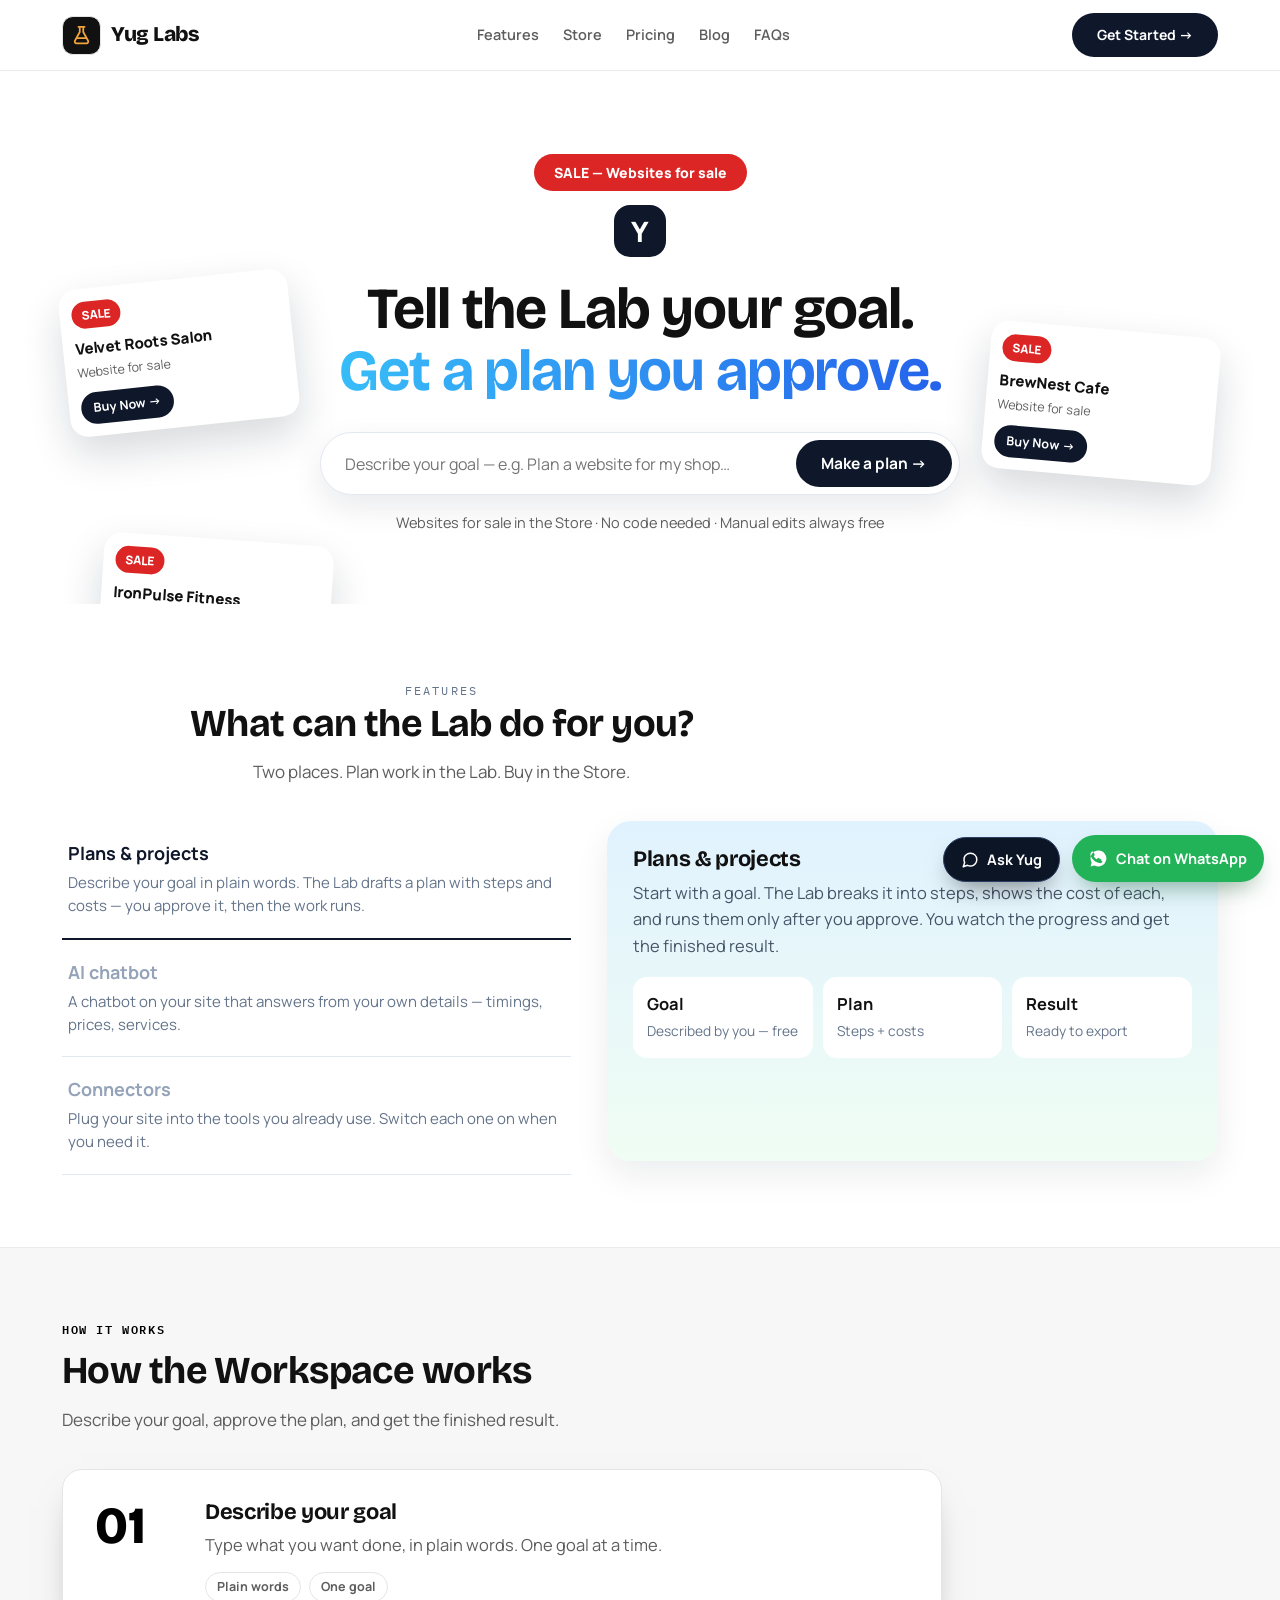
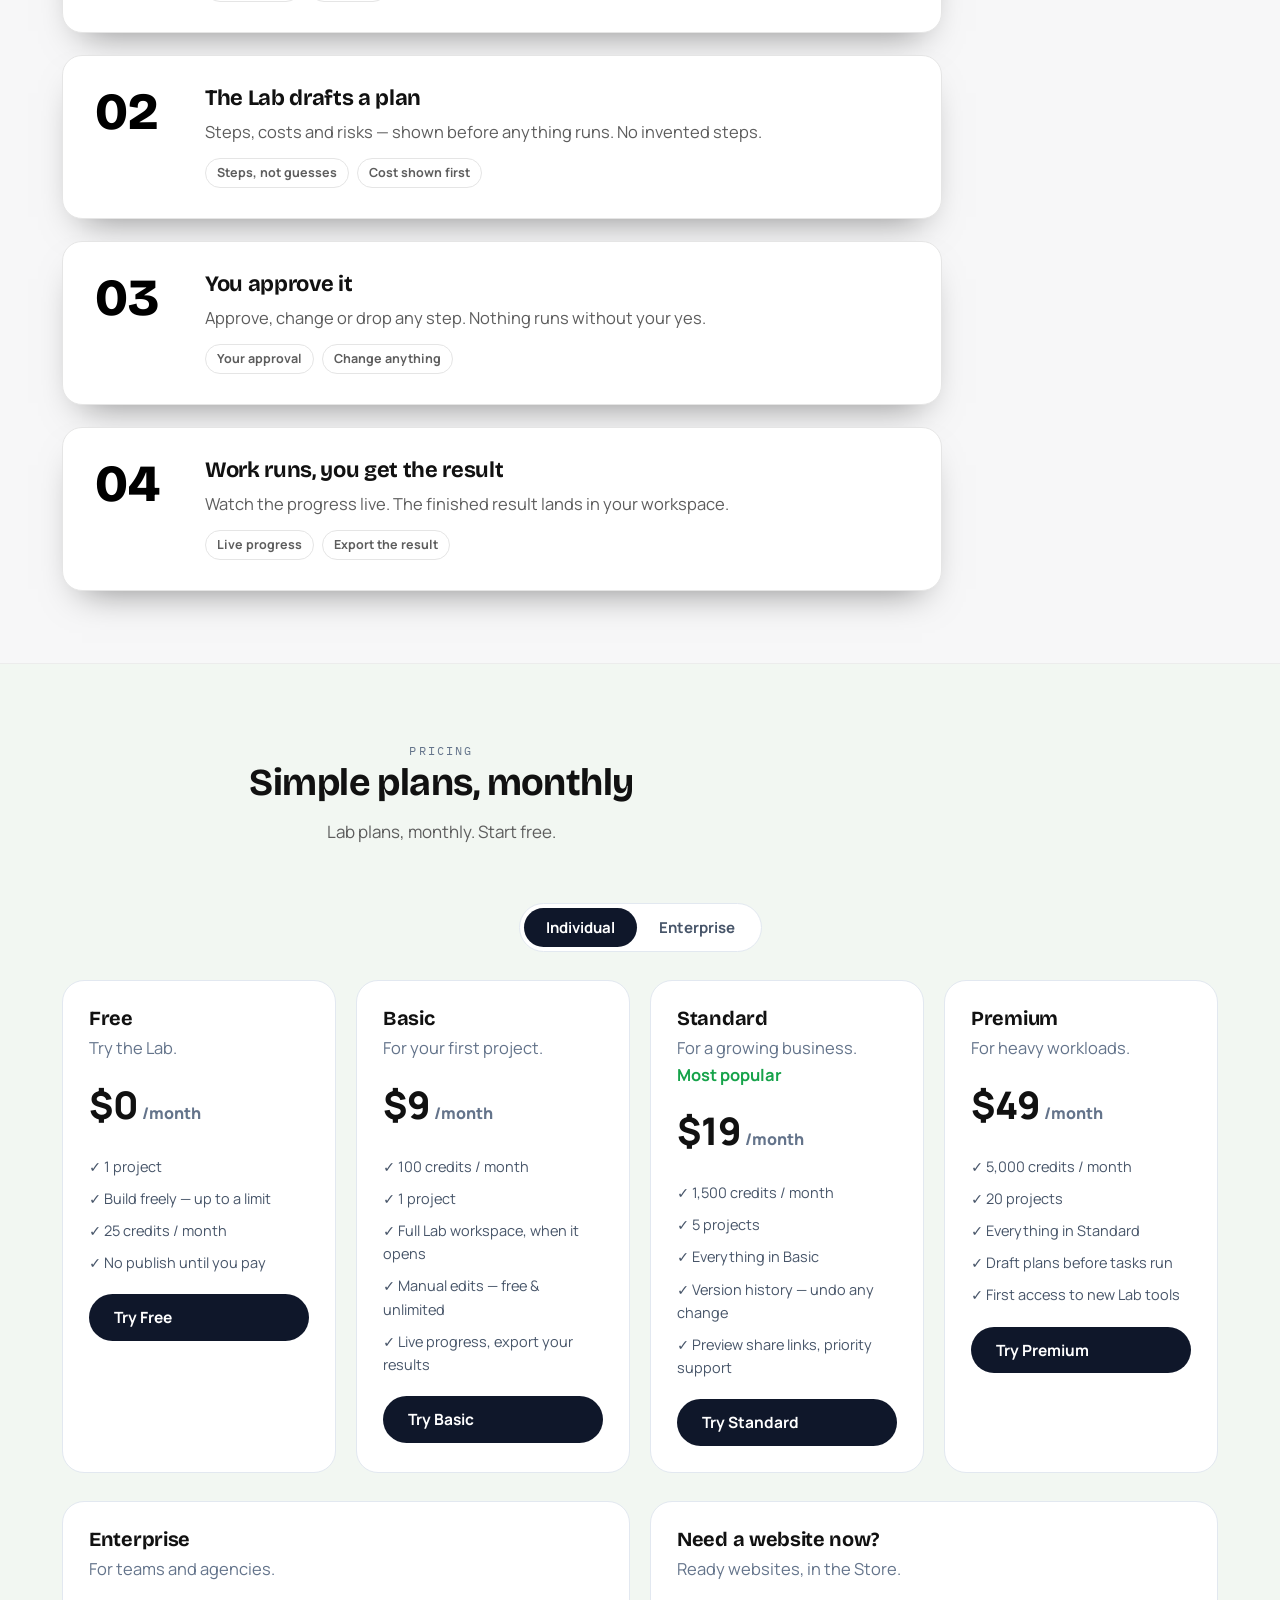
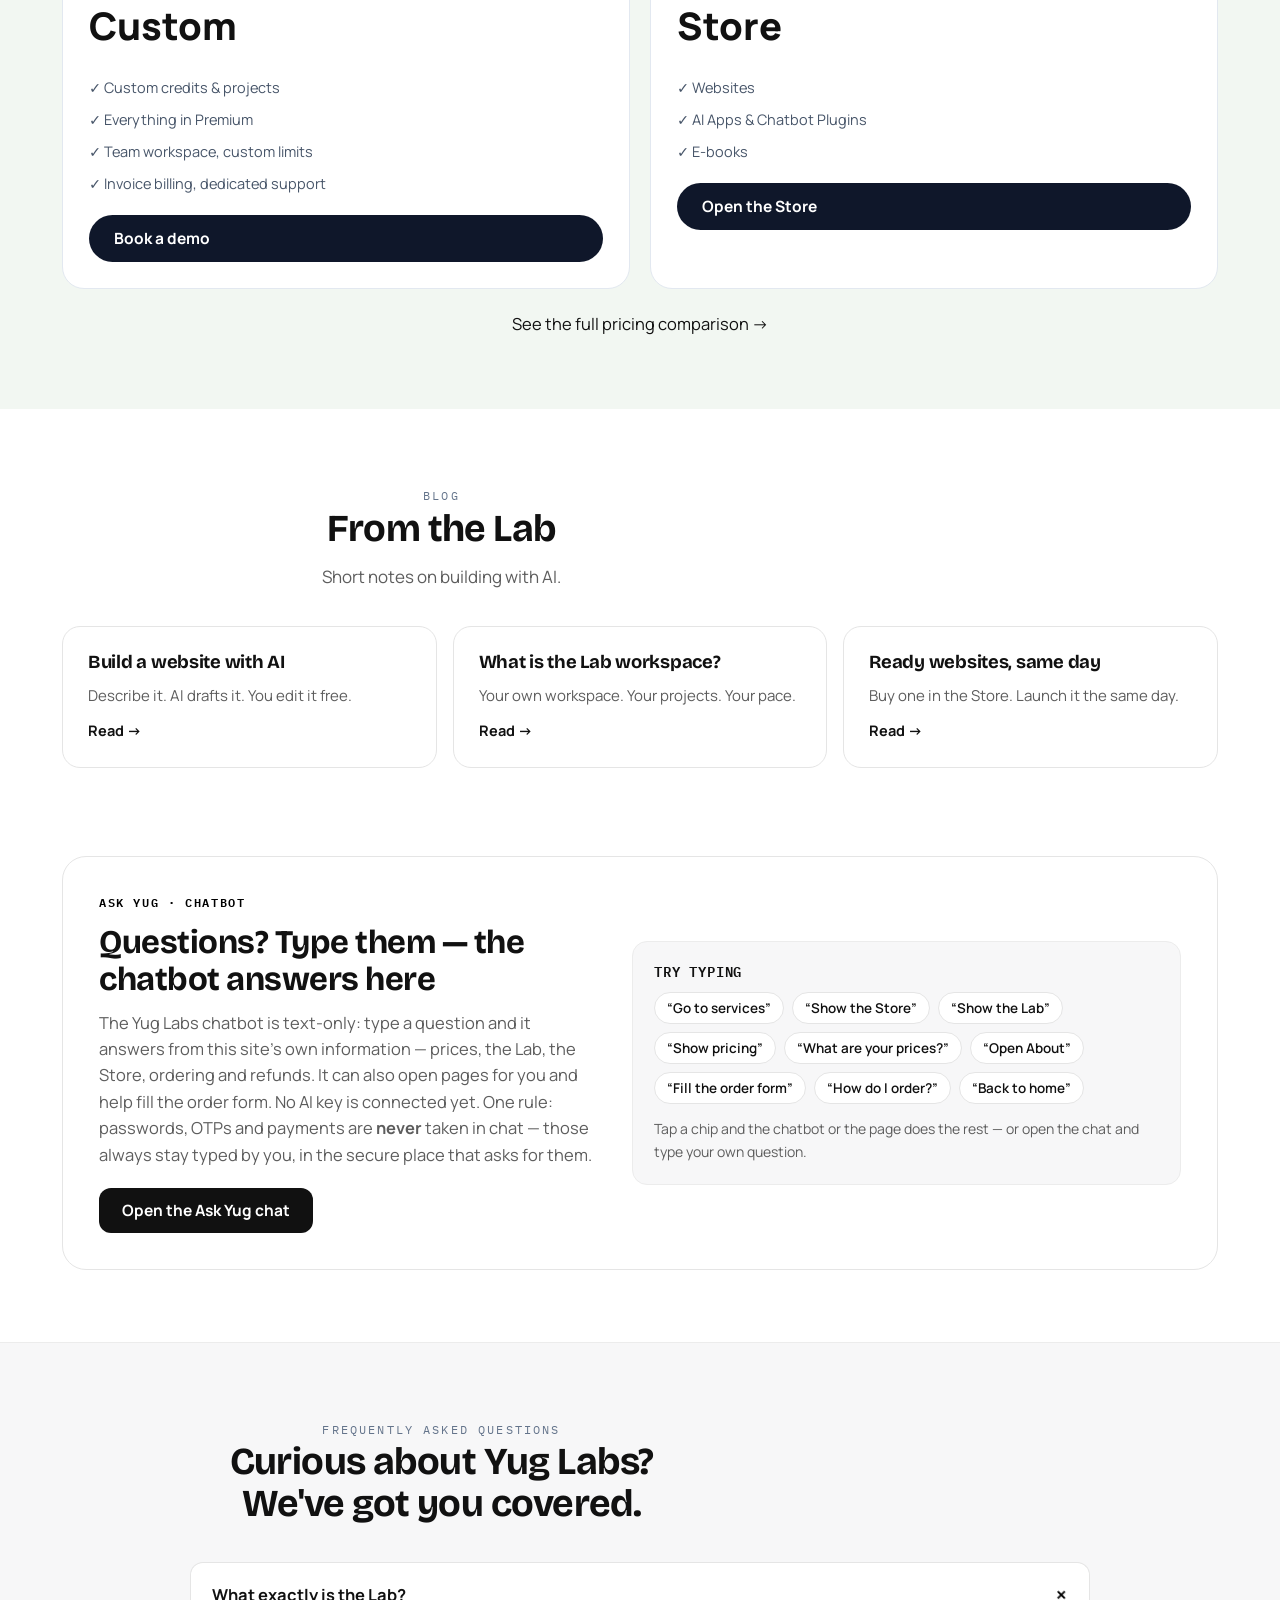
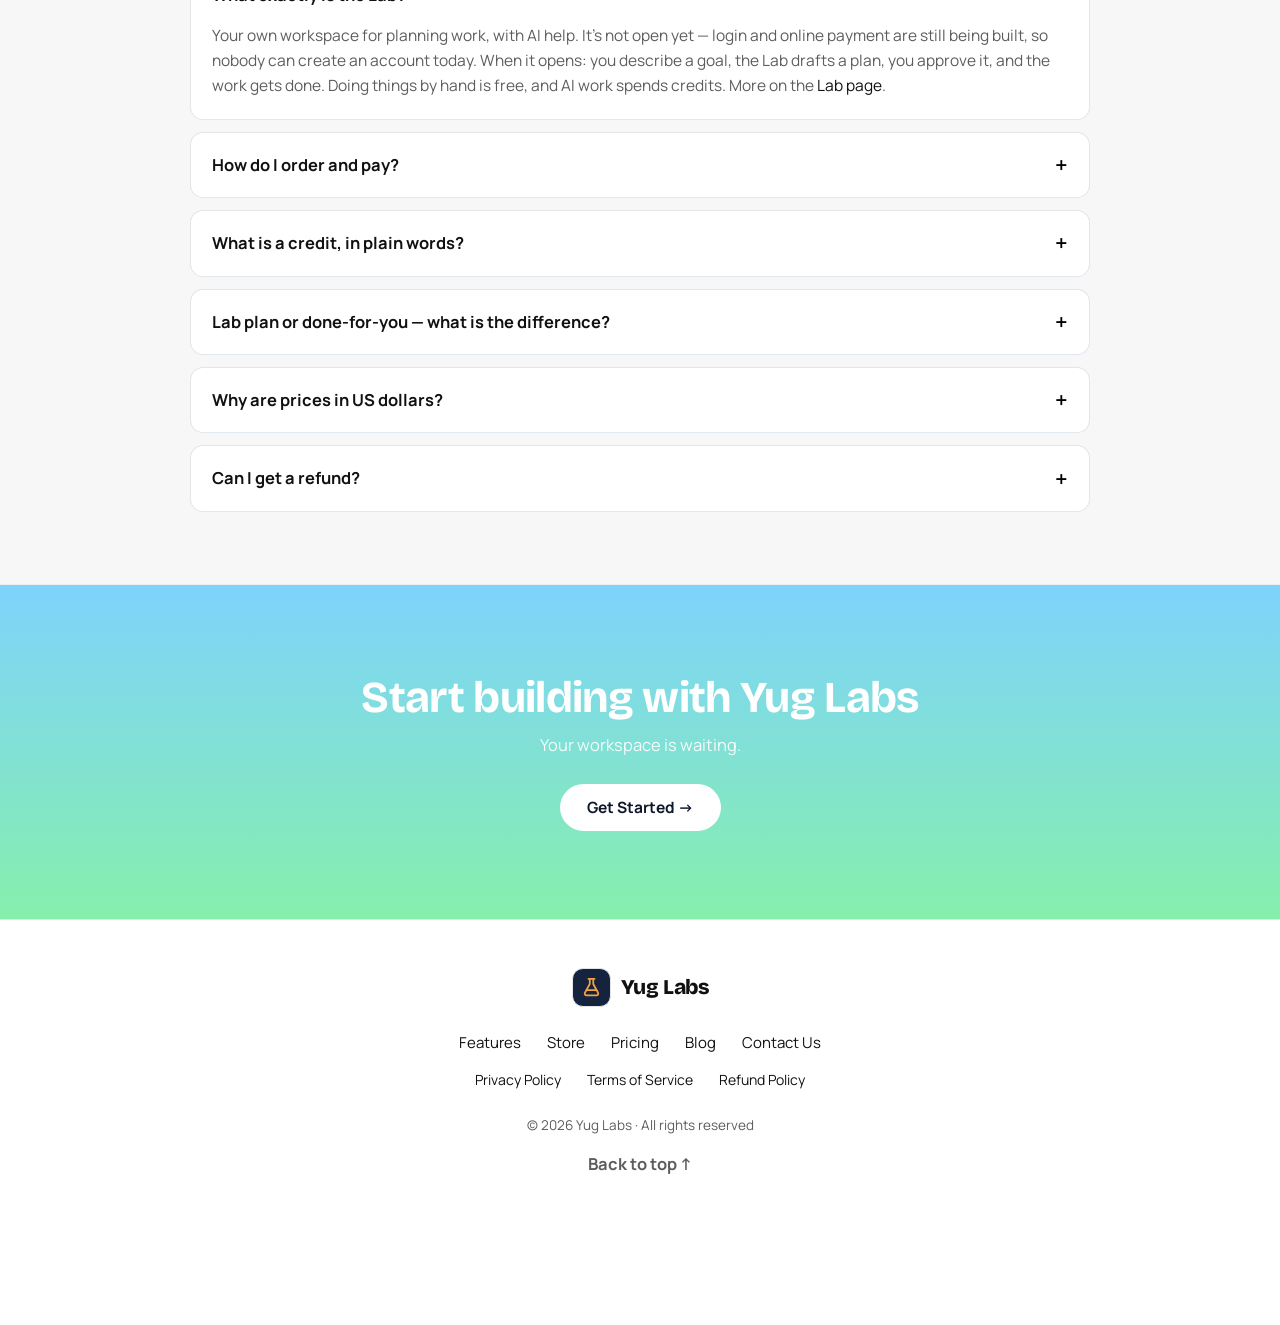
==== index.html @ bef4b7e4 "Lab planner-first + light theme + new prices (Free $0 / Basic $9 / Standard $19 / Premium $49)" ====
<!doctype html>
<html lang="en">
  <head>
    <meta charset="utf-8" />
    <meta name="viewport" content="width=device-width, initial-scale=1, viewport-fit=cover" />
    <meta name="color-scheme" content="light" />
    <meta name="description" content="Yug Labs — your own Lab workspace for planning work with AI help, plus ready websites, apps and chatbots built for you. Order by WhatsApp enquiry. Founded by Suman Chhetri, Guwahati, Assam, India." />
    <meta name="theme-color" content="#ffffff" media="(prefers-color-scheme: dark)" />
    <meta name="theme-color" content="#ffffff" media="(prefers-color-scheme: light)" />
    <link rel="icon" href="data:," />
    <title>Yug Labs — Lab Workspace, AI &amp; Store</title>
    <link rel="preconnect" href="https://fonts.googleapis.com" />
    <link rel="preconnect" href="https://fonts.gstatic.com" crossorigin />
    <link href="https://fonts.googleapis.com/css2?family=Bricolage+Grotesque:opsz,wght@12..96,500;12..96,600;12..96,700;12..96,800&family=Manrope:wght@400;500;600;700;800&family=IBM+Plex+Mono:wght@500;600&display=swap" rel="stylesheet" />
    <style>
      :root{
        --bg:#ffffff; --bg2:#f7f7f8; --surface:#ffffff; --surface2:#f7f7f8;
        --ink:#111111; --muted:#5d5d5d; --faint:#8a8a8a;
        --line:#e5e5e5; --line-soft:#ececec;
        --gold:#111111; --gold-strong:#000000; --gold-soft:#f0f0f0;
        --teal:#111111; --teal-deep:#111111; --teal-soft:#f0f0f0;
        --navy:#111111; --wa:#22b358; --danger:#dc2626;
        --radius:18px; --shadow:0 24px 50px -22px rgba(0,0,0,.18);
        --glow:0 0 0 1px rgba(0,0,0,.14), 0 22px 44px -20px rgba(0,0,0,.16);
      }
      @media (prefers-color-scheme: dark){
        :root{
          --bg:#ffffff; --bg2:#f7f7f8; --surface:#ffffff; --surface2:#f7f7f8;
          --ink:#111111; --muted:#5d5d5d; --faint:#8a8a8a;
          --line:#e5e5e5; --line-soft:#ececec;
          --gold:#111111; --gold-strong:#000000; --gold-soft:#f0f0f0;
          --teal:#111111; --teal-deep:#111111; --teal-soft:#f0f0f0;
          --navy:#111111;
          --shadow:0 24px 50px -22px rgba(0,0,0,.18);
          --glow:0 0 0 1px rgba(0,0,0,.14), 0 22px 44px -20px rgba(0,0,0,.16);
        }
      }
      *{box-sizing:border-box}
      html{scroll-behavior:smooth}
      body{margin:0;background:var(--bg);color:var(--ink);font-family:"Manrope",system-ui,-apple-system,"Segoe UI",sans-serif;font-size:16.5px;line-height:1.6;padding-bottom:118px;overflow-x:hidden}
      h1,h2,h3{font-family:"Bricolage Grotesque",sans-serif;line-height:1.12;margin:0;letter-spacing:-.015em}
      p{margin:0}
      a{color:var(--teal)}
      .wrap{max-width:1200px;margin:0 auto;padding-left:22px;padding-right:22px}
      section{scroll-margin-top:96px}
      ::selection{background:var(--gold);color:#ffffff}
      .progress{position:fixed;top:0;left:0;height:3px;width:0%;background:var(--gold);z-index:120}
      /* header */
      .site-head{position:sticky;top:0;z-index:100;background:color-mix(in srgb, var(--bg) 78%, transparent);backdrop-filter:blur(16px) saturate(1.4);-webkit-backdrop-filter:blur(16px) saturate(1.4);border-bottom:1px solid var(--line-soft)}
      .head-in{display:flex;align-items:center;gap:14px;height:70px;flex-wrap:nowrap}
      .brand{display:flex;align-items:center;gap:10px;text-decoration:none;color:var(--ink)}
      .brand-mark{width:39px;height:39px;border-radius:11px;background:var(--navy);border:1px solid var(--line);display:grid;place-items:center;flex:none}
      @media (prefers-color-scheme: dark){ .brand-mark{background:#111111} }
      .brand-name{font-family:"Bricolage Grotesque",sans-serif;font-weight:800;font-size:21px;letter-spacing:-.02em;white-space:nowrap}
      .main-nav{display:flex;gap:2px;margin-left:auto}
      .main-nav a{color:var(--muted);text-decoration:none;font-weight:600;font-size:14.5px;padding:8px 11px;border-radius:9px;transition:color .2s,background .2s;white-space:nowrap;cursor:pointer}
      .main-nav a:hover,.main-nav a.active{color:var(--ink);background:var(--surface2)}
      .head-actions{display:flex;align-items:center;gap:9px;margin-left:4px;flex:none}
      .btn{display:inline-flex;align-items:center;gap:8px;font-family:"Manrope",sans-serif;font-weight:700;font-size:15.5px;padding:12px 22px;border-radius:12px;border:1px solid transparent;cursor:pointer;text-decoration:none;line-height:1.2;text-align:center;transition:transform .25s ease, box-shadow .25s ease, background .2s, border-color .2s;position:relative;overflow:hidden}
      .btn-gold{background:var(--gold);color:#ffffff}
      .btn-gold:hover{transform:translateY(-2px);box-shadow:0 14px 28px -12px rgba(0,0,0,.25)}
      .btn-gold::after{content:"";position:absolute;top:0;left:-70%;width:45%;height:100%;background:linear-gradient(100deg,transparent,rgba(255,255,255,.45),transparent);transform:skewX(-20deg);transition:left .55s ease}
      .btn-gold:hover::after{left:120%}
      .btn-ghost{background:transparent;color:var(--ink);border-color:var(--line)}
      .btn-ghost:hover{border-color:var(--teal);color:var(--teal);transform:translateY(-2px)}
      .btn-teal{background:var(--teal-deep);color:#fff}
      .btn-teal:hover{transform:translateY(-2px);filter:brightness(1.12)}
      .btn-wa{background:var(--wa);color:#fff}
      .btn-wa:hover{filter:brightness(1.07);transform:translateY(-2px)}
      .btn-sm{padding:9px 16px;font-size:14px;border-radius:10px}
      .soon-pill{display:inline-block;vertical-align:middle;font-family:"IBM Plex Mono",monospace;font-size:9.5px;font-weight:600;letter-spacing:.07em;text-transform:uppercase;background:var(--gold);color:#ffffff;border-radius:999px;padding:2px 7px;margin-left:6px;white-space:nowrap}
      .soon-banner{display:flex;gap:14px;align-items:flex-start;background:var(--gold-soft);border:1px solid color-mix(in srgb, var(--gold) 42%, transparent);border-radius:16px;padding:20px 22px}
      .soon-banner svg{flex:none;margin-top:2px;color:var(--gold-strong)}
      .soon-banner p{font-size:15.5px;color:var(--muted)} .soon-banner p b{color:var(--ink)}
      a:focus-visible,button:focus-visible,input:focus-visible,select:focus-visible,textarea:focus-visible,summary:focus-visible{outline:2px solid var(--gold);outline-offset:2px;border-radius:6px}
      @keyframes pulse{0%,100%{transform:scale(1);opacity:1}50%{transform:scale(1.55);opacity:.5}}
      .burger{display:none;background:var(--surface);border:1px solid var(--line);border-radius:10px;width:42px;height:42px;cursor:pointer;place-items:center;color:var(--ink);flex:none}
      .mnav{display:none;border-top:1px solid var(--line-soft);padding:10px 22px 16px}
      .mnav.open{display:block}
      .mnav a{display:block;padding:10px 6px;color:var(--ink);text-decoration:none;font-weight:600;border-bottom:1px solid var(--line-soft);cursor:pointer}
      .mnav a:last-of-type{border-bottom:none}
      /* pages */
      .page{display:none}
      .page.active{display:block;animation:pageIn .45s cubic-bezier(.22,.8,.3,1)}
      @keyframes pageIn{from{opacity:0;transform:translateY(14px)}to{opacity:1;transform:none}}
      .rv{opacity:0;transform:translateY(26px);transition:opacity .7s ease,transform .7s cubic-bezier(.22,.8,.3,1)}
      .rv.in{opacity:1;transform:none}
      .rv-d1{transition-delay:.08s}.rv-d2{transition-delay:.16s}.rv-d3{transition-delay:.24s}
      /* hero */
      .hero{padding:64px 0 44px;position:relative;background:radial-gradient(720px 380px at 88% -60px, rgba(242,163,60,.13), transparent 65%),radial-gradient(640px 360px at -80px 30%, rgba(45,212,191,.08), transparent 65%)}
      @media (prefers-color-scheme: light){ .hero{background:radial-gradient(720px 380px at 88% -60px, rgba(201,122,18,.1), transparent 65%),radial-gradient(640px 360px at -80px 30%, rgba(13,122,106,.07), transparent 65%)} }
      .hero-grid{display:grid;grid-template-columns:1.02fr .98fr;gap:48px;align-items:center}
      .hero-eyebrow{display:inline-flex;align-items:center;gap:8px;font-family:"IBM Plex Mono",monospace;font-size:12px;font-weight:600;letter-spacing:.12em;text-transform:uppercase;color:var(--gold-strong);border:1px solid color-mix(in srgb, var(--gold) 40%, transparent);background:var(--gold-soft);padding:6px 13px;border-radius:999px;margin-bottom:22px}
      .hero h1{font-size:clamp(36px,4.8vw,58px);font-weight:800}
      .hero h1 .hl{color:var(--teal)} .hero h1 .hl2{color:var(--gold-strong)}
      .hero-sub{margin-top:20px;font-size:18.5px;color:var(--muted);max-width:33em}
      .hero-cta{display:flex;flex-wrap:wrap;gap:12px;margin-top:30px}
      .hero-points{display:flex;flex-wrap:wrap;gap:8px 22px;margin-top:28px;color:var(--muted);font-size:14.5px;font-weight:600}
      .hero-points span{display:inline-flex;align-items:center;gap:7px}
      .hero-points svg{color:var(--teal);flex:none}
      .dash{background:var(--surface);border:1px solid var(--line);border-radius:20px;box-shadow:var(--shadow);overflow:hidden;transition:transform .5s cubic-bezier(.22,.8,.3,1), box-shadow .5s;will-change:transform}
      .dash:hover{box-shadow:var(--glow)}
      .dash-bar{display:flex;align-items:center;gap:7px;padding:11px 15px;background:var(--surface2);border-bottom:1px solid var(--line-soft)}
      .dash-bar i{width:10px;height:10px;border-radius:50%;background:var(--line);display:block}
      .dash-url{margin-left:9px;font-family:"IBM Plex Mono",monospace;font-size:11.5px;color:var(--muted);background:var(--bg);border:1px solid var(--line-soft);border-radius:7px;padding:3px 11px;display:inline-flex;align-items:center;gap:6px}
      .dash-url b{color:var(--teal);font-weight:600}
      .dash-body{display:grid;grid-template-columns:128px 1fr;min-height:308px}
      .dash-side{border-right:1px solid var(--line-soft);padding:15px 12px;display:flex;flex-direction:column;gap:5px;background:color-mix(in srgb, var(--surface2) 55%, transparent)}
      .dash-side .ds-label{font-family:"IBM Plex Mono",monospace;font-size:9.5px;letter-spacing:.1em;text-transform:uppercase;color:var(--faint);margin:6px 4px 3px}
      .ds-item{font-size:12.5px;font-weight:600;color:var(--muted);padding:6px 9px;border-radius:8px;display:flex;align-items:center;gap:7px}
      .ds-item.on{background:var(--gold-soft);color:var(--gold-strong)}
      .ds-item .pip{width:6px;height:6px;border-radius:50%;background:currentColor;flex:none;opacity:.7}
      .dash-main{padding:17px 18px}
      .dash-main .dm-head{display:flex;align-items:center;justify-content:space-between;gap:10px;margin-bottom:13px}
      .dm-title{font-family:"Bricolage Grotesque",sans-serif;font-weight:700;font-size:16.5px}
      .illus-banner{display:flex;align-items:center;justify-content:center;gap:8px;background:var(--gold);color:#ffffff;font-family:"IBM Plex Mono",monospace;font-size:11.5px;font-weight:600;letter-spacing:.09em;text-transform:uppercase;text-align:center;padding:8px 12px;border-bottom:1px solid rgba(0,0,0,.18);line-height:1.45}
      .dm-preview{border:1px solid var(--line-soft);border-radius:12px;padding:13px 14px;background:var(--bg2)}
      .dm-preview .pv-title{font-family:"Bricolage Grotesque",sans-serif;font-weight:700;font-size:14.5px}
      .dm-preview .pv-sub{font-size:11.5px;color:var(--muted);margin-top:1px}
      .dm-preview .pv-btn{display:inline-block;margin-top:8px;font-size:10.5px;font-weight:700;background:var(--gold);color:#ffffff;padding:4px 11px;border-radius:999px}
      .dm-row{display:flex;gap:8px;margin-top:9px}
      .dm-tile{flex:1;border:1px solid var(--line-soft);border-radius:9px;padding:8px 9px;font-size:10.5px;font-weight:700;background:var(--surface)}
      .dm-tile small{display:block;font-weight:600;color:var(--faint);font-size:9.5px;margin-top:1px}
      .dm-credits{margin-top:13px;display:flex;align-items:center;gap:12px}
      .dm-credits .cr-num{font-family:"IBM Plex Mono",monospace;font-weight:600;font-size:13px;color:var(--gold-strong);white-space:nowrap}
      .cr-bar{flex:1;height:7px;border-radius:99px;background:var(--line-soft);overflow:hidden}
      .cr-bar i{display:block;height:100%;width:64%;border-radius:99px;background:var(--gold)}
      .dm-credits small{font-size:11px;color:var(--faint)}
      .hero-art{position:relative}
      .art-chip{position:absolute;display:flex;align-items:center;gap:9px;background:var(--surface);border:1px solid var(--line);border-radius:13px;box-shadow:var(--shadow);padding:10px 14px;font-size:13.5px;font-weight:700;z-index:2}
      .art-chip small{display:block;font-weight:600;color:var(--muted);font-size:11.5px}
      .chip-lab{left:-16px;bottom:30px}
      /* sections */
      .sec{padding:72px 0}
      .sec-alt{background:var(--bg2);border-top:1px solid var(--line-soft);border-bottom:1px solid var(--line-soft)}
      .sec-head{max-width:46em;margin-bottom:36px}
      .kicker{font-family:"IBM Plex Mono",monospace;font-size:11.5px;font-weight:600;letter-spacing:.14em;text-transform:uppercase;color:var(--gold-strong);display:block;margin-bottom:12px}
      .sec-head h2{font-size:clamp(27px,3.4vw,38px);font-weight:700}
      .sec-head p{margin-top:13px;color:var(--muted);font-size:17px}
      .lift{transition:transform .35s cubic-bezier(.22,.8,.3,1), box-shadow .35s, border-color .35s}
      .lift:hover{transform:translateY(-6px);border-color:color-mix(in srgb, var(--gold) 55%, var(--line));box-shadow:var(--shadow)}
      .paths{display:grid;grid-template-columns:1fr 1fr;gap:20px}
      .path-card{background:var(--surface);border:1px solid var(--line);border-radius:var(--radius);padding:30px;display:flex;flex-direction:column;gap:14px}
      .path-card.featured{border:2px solid var(--gold)}
      .path-tag{align-self:flex-start;font-family:"IBM Plex Mono",monospace;font-size:11.5px;font-weight:600;letter-spacing:.08em;text-transform:uppercase;padding:4px 11px;border-radius:999px}
      .tag-sub{background:var(--gold-soft);color:var(--gold-strong)}
      .tag-once{background:var(--teal-soft);color:var(--teal)}
      .path-card h3{font-size:23px}
      .path-card p{color:var(--muted)}
      .path-price{font-family:"Bricolage Grotesque",sans-serif;font-size:19px;font-weight:700}
      .path-price small{font-family:"Manrope",sans-serif;font-size:13.5px;color:var(--muted);font-weight:600}
      .tick-list{list-style:none;margin:0;padding:0;display:grid;gap:9px}
      .tick-list li{display:flex;gap:10px;align-items:flex-start;font-size:15.5px}
      .tick-list svg{color:var(--teal);flex:none;margin-top:3px}
      .path-card .btn{margin-top:auto;align-self:flex-start}
      .stack{display:grid;gap:22px;max-width:880px}
      .stack-card{background:var(--surface);border:1px solid var(--line);border-radius:20px;padding:30px 32px;display:grid;grid-template-columns:86px 1fr;gap:24px;align-items:start;box-shadow:0 18px 36px -20px rgba(0,0,0,.5)}
      .stack-card .st-num{font-family:"Bricolage Grotesque",sans-serif;font-size:52px;font-weight:800;line-height:1;color:var(--gold-strong)}
      .stack-card h3{font-size:22px;margin-bottom:8px}
      .stack-card p{color:var(--muted);max-width:38em}
      .stack-card .st-meta{margin-top:13px;display:flex;flex-wrap:wrap;gap:8px}
      .st-chip{font-size:12.5px;font-weight:700;border:1px solid var(--line);border-radius:999px;padding:4px 11px;color:var(--muted)}
      @media (min-width:861px){ .stack-card{position:sticky} .stack-card:nth-child(1){top:96px} .stack-card:nth-child(2){top:118px} .stack-card:nth-child(3){top:140px} .stack-card:nth-child(4){top:162px} }
      .svc-grid{display:grid;grid-template-columns:repeat(3,1fr);gap:16px}
      .svc{background:var(--surface);border:1px solid var(--line);border-radius:var(--radius);padding:25px;display:flex;flex-direction:column;gap:11px}
      .svc-icon{width:45px;height:45px;border-radius:12px;background:var(--teal-soft);color:var(--teal);display:grid;place-items:center}
      .svc h3{font-size:18.5px}
      .svc p{color:var(--muted);font-size:15px;flex:1}
      .svc-link{font-weight:700;font-size:14.5px;cursor:pointer}
      /* showcase */
      .show-row{display:grid;grid-template-columns:1fr 1fr;gap:44px;align-items:start;padding:38px 0;border-top:1px solid var(--line-soft)}
      .show-row:first-of-type{border-top:none;padding-top:6px}
      .show-text h3{font-size:clamp(22px,2.6vw,29px)}
      .show-text p{color:var(--muted);margin-top:13px;max-width:32em}
      .show-text .tick-list{margin-top:17px}
      .show-visual{position:relative}
      @media (min-width:861px){ .show-visual{position:sticky;top:104px} .show-row.flip .show-visual{order:2} .show-row.flip .show-text{order:1} }
      .browser{border:1px solid var(--line);border-radius:16px;overflow:hidden;background:var(--surface);box-shadow:var(--shadow)}
      .browser-bar{display:flex;align-items:center;gap:6px;background:var(--surface2);padding:9px 13px;border-bottom:1px solid var(--line-soft)}
      .browser-bar i{width:9px;height:9px;border-radius:50%;background:var(--line);display:block}
      .browser-url{margin-left:8px;font-family:"IBM Plex Mono",monospace;font-size:11px;color:var(--muted);background:var(--bg);border:1px solid var(--line-soft);border-radius:6px;padding:2px 9px;white-space:nowrap;overflow:hidden;text-overflow:ellipsis}
      .mock{padding:20px;position:relative;overflow:hidden;min-height:196px}
      .mock .m-title{font-family:"Bricolage Grotesque",sans-serif;font-weight:700;font-size:19px}
      .mock .m-sub{font-size:12.5px;margin-top:2px}
      .mock .m-btn{display:inline-block;margin-top:11px;font-size:11.5px;font-weight:700;padding:6px 13px;border-radius:999px}
      .mock .m-row{display:flex;gap:8px;margin-top:13px}
      .mock .m-tile{flex:1;border-radius:9px;padding:9px;font-size:10.5px;font-weight:700;line-height:1.4}
      .mock-salon{background:#faf1ea;color:#4a2c22} .mock-salon .m-sub{color:#8a6252} .mock-salon .m-btn{background:#b4593b;color:#fff} .mock-salon .m-tile{background:#fff;border:1px solid #ecd9cd}
      .mock-cafe{background:#f7ead9;color:#43302a} .mock-cafe .m-sub{color:#7d5f43} .mock-cafe .m-btn{background:#c97b2d;color:#fff} .mock-cafe .m-tile{background:#fff8ee;border:1px solid #e6cf9f}
      .mock-gym{background:#101418;color:#e8f0e9} .mock-gym .m-sub{color:#9fb3a4} .mock-gym .m-btn{background:#b7e04a;color:#131a05} .mock-gym .m-tile{background:#1b222a;border:1px solid #2c3641;color:#cfe3d2}
      /* pricing */
      .credit-box{display:flex;gap:14px;align-items:flex-start;background:var(--surface);border:1px solid var(--line);border-left:4px solid var(--gold);border-radius:14px;padding:18px 20px;margin-bottom:30px}
      .credit-box svg{flex:none;margin-top:2px;color:var(--gold-strong)}
      .credit-box p{font-size:15.5px;color:var(--muted)} .credit-box p b{color:var(--ink)}
      .tip{position:relative;border-bottom:2px dotted var(--gold);cursor:help;color:var(--ink);font-weight:700}
      .tip::after{content:attr(data-tip);position:absolute;left:50%;bottom:calc(100% + 10px);transform:translateX(-50%) translateY(4px);width:230px;background:var(--navy);color:#eef2f8;border:1px solid var(--line);border-radius:11px;padding:10px 12px;font-size:12.5px;font-weight:600;line-height:1.45;opacity:0;pointer-events:none;transition:opacity .2s,transform .2s;z-index:40;box-shadow:var(--shadow);text-align:left}
      @media (prefers-color-scheme: dark){ .tip::after{background:#111111} }
      .tip:hover::after,.tip:focus::after{opacity:1;transform:translateX(-50%) translateY(0)}
      .price-grid{display:grid;grid-template-columns:repeat(4,1fr);gap:16px;align-items:stretch}
      .price-grid.three{grid-template-columns:repeat(3,1fr)}
      .price-card{background:var(--surface);border:1px solid var(--line);border-radius:var(--radius);padding:26px 23px;display:flex;flex-direction:column;gap:12px;position:relative}
      .price-card.popular{border:2px solid var(--gold);box-shadow:var(--glow)}
      .pop-chip{position:absolute;top:-13px;left:20px;background:var(--gold);color:#ffffff;font-family:"IBM Plex Mono",monospace;font-size:10.5px;font-weight:600;letter-spacing:.06em;text-transform:uppercase;padding:4px 11px;border-radius:999px}
      .price-card h3{font-size:19px}
      .plan-for{font-size:13.5px;color:var(--faint);min-height:2.6em}
      .price-amt{font-family:"Bricolage Grotesque",sans-serif;font-size:37px;font-weight:800;letter-spacing:-.02em;line-height:1.05}
      .price-amt small{font-size:14.5px;font-weight:600;color:var(--muted);font-family:"Manrope",sans-serif}
      .price-amt.custom{font-size:29px;padding:5px 0}
      .plan-credits{display:flex;gap:8px;flex-wrap:wrap}
      .cr-pill{font-family:"IBM Plex Mono",monospace;font-size:11.5px;font-weight:600;background:var(--gold-soft);color:var(--gold-strong);border:1px solid color-mix(in srgb, var(--gold) 35%, transparent);padding:4px 10px;border-radius:999px}
      .cr-pill.alt{background:var(--teal-soft);color:var(--teal);border-color:color-mix(in srgb, var(--teal) 35%, transparent)}
      .price-card .tick-list li{font-size:14.5px}
      .price-card .btn{margin-top:auto;justify-content:center}
      .price-sub{font-size:13.5px;color:var(--faint)}
      .pay-strip{display:grid;grid-template-columns:repeat(3,1fr);gap:16px;margin-top:30px}
      .pay-card{background:var(--surface);border:1px solid var(--line);border-radius:var(--radius);padding:22px}
      .pay-card h3{font-size:17px;margin-bottom:7px}
      .pay-card p{color:var(--muted);font-size:14.5px}
      .pay-card .pay-tag{display:inline-block;font-family:"IBM Plex Mono",monospace;font-size:10.5px;font-weight:600;letter-spacing:.06em;text-transform:uppercase;padding:3px 9px;border-radius:999px;background:var(--teal-soft);color:var(--teal);margin-bottom:11px}
      .pay-card .pay-tag.soon{background:var(--gold-soft);color:var(--gold-strong)}
      .illus-badge{position:absolute;top:12px;right:12px;z-index:3;background:var(--gold);color:#ffffff;font-family:"IBM Plex Mono",monospace;font-size:11px;font-weight:600;letter-spacing:.14em;text-transform:uppercase;padding:4px 11px;border-radius:999px;border:1px solid rgba(0,0,0,.2);box-shadow:0 8px 16px -8px rgba(0,0,0,.45)}
      .cmp-wrap{margin-top:38px;border:1px solid var(--line);border-radius:16px;overflow:hidden;background:var(--surface)}
      .cmp-wrap h3{font-size:18px;padding:20px 22px 4px}
      .cmp-wrap .cmp-sub{padding:0 22px 14px;color:var(--muted);font-size:14px}
      table.cmp{width:100%;border-collapse:collapse;font-size:14.5px}
      table.cmp th,table.cmp td{padding:12px 16px;text-align:left;border-top:1px solid var(--line-soft);vertical-align:top}
      table.cmp thead th{border-top:none;background:var(--surface2);font-family:"Bricolage Grotesque",sans-serif;font-size:15.5px}
      table.cmp thead th.pop{color:var(--gold-strong)}
      table.cmp td:first-child,table.cmp th:first-child{font-weight:700;white-space:nowrap}
      table.cmp td{color:var(--muted)} table.cmp td b{color:var(--ink)}
      .cmp-scroll{overflow-x:auto}
      .wf-note{display:flex;gap:11px;align-items:flex-start;background:var(--teal-soft);border:1px solid color-mix(in srgb, var(--teal) 35%, transparent);border-radius:13px;padding:15px 18px;font-size:14.5px;color:var(--muted);margin-bottom:26px}
      .wf-note svg{flex:none;margin-top:2px;color:var(--teal)} .wf-note b{color:var(--ink)}
      /* chatbot strip */
      .chat-strip{background:var(--surface);border:1px solid var(--line);border-radius:24px;padding:36px;display:grid;grid-template-columns:.95fr 1.05fr;gap:36px;align-items:center}
      .chat-strip h2{font-size:clamp(24px,3vw,33px)}
      .chat-strip-sub{color:var(--muted);margin-top:12px}
      .chat-try{background:var(--bg2);border:1px solid var(--line-soft);border-radius:15px;padding:21px}
      .chat-try h3{font-size:14px;font-family:"IBM Plex Mono",monospace;font-weight:600;letter-spacing:.06em;text-transform:uppercase;margin-bottom:14px}
      .try-chips{display:flex;flex-wrap:wrap;gap:8px}
      .try-chip{background:var(--surface);border:1px solid var(--line);color:var(--ink);border-radius:999px;font-size:13.5px;font-weight:600;padding:6px 12px;cursor:pointer;transition:border-color .2s,color .2s;font-family:inherit}
      .try-chip:hover{border-color:var(--gold);color:var(--gold-strong)}
      .chat-try p{margin-top:14px;font-size:14px;color:var(--muted)}
      /* faq / forms / legal */
      .faq-list{display:grid;gap:12px;max-width:840px}
      details.faq{background:var(--surface);border:1px solid var(--line);border-radius:13px;padding:4px 21px;transition:border-color .25s}
      details.faq:hover{border-color:color-mix(in srgb, var(--gold) 45%, var(--line))}
      details.faq summary{cursor:pointer;font-weight:700;font-size:16.5px;padding:15px 0;list-style:none;display:flex;justify-content:space-between;align-items:center;gap:12px}
      details.faq summary::-webkit-details-marker{display:none}
      details.faq summary .pm{color:var(--gold-strong);font-size:22px;font-weight:600;line-height:1;transition:transform .25s}
      details.faq[open ] summary .pm{transform:rotate(45deg)}
      details.faq p{color:var(--muted);padding:0 0 17px;font-size:15.5px}
      .contact-grid{display:grid;grid-template-columns:.9fr 1.1fr;gap:20px;align-items:stretch}
      .contact-card{background:var(--surface);border:1px solid var(--line);border-radius:var(--radius);padding:27px}
      .contact-card h3{font-size:20px;margin-bottom:10px}
      .contact-card p{color:var(--muted);font-size:15px}
      .contact-card .btn{margin-top:16px}
      .detail-list{list-style:none;margin:16px 0 0;padding:0;display:grid;gap:12px}
      .detail-list li{display:flex;gap:12px;align-items:flex-start;font-size:15px}
      .detail-list svg{color:var(--gold-strong);flex:none;margin-top:3px}
      .detail-list b{display:block;font-size:13px;font-family:"IBM Plex Mono",monospace;letter-spacing:.06em;text-transform:uppercase;color:var(--faint);font-weight:600}
      .enquiry-form{display:grid;gap:12px;margin-top:6px}
      .enquiry-form label{font-size:13.5px;font-weight:700;display:grid;gap:6px}
      .enquiry-form input,.enquiry-form select,.enquiry-form textarea{font:inherit;font-size:15px;padding:11px 13px;border-radius:10px;border:1px solid var(--line);background:var(--bg);color:var(--ink);width:100%}
      .enquiry-form textarea{resize:vertical;min-height:74px}
      .form-row{display:flex;flex-wrap:wrap;gap:10px;align-items:center}
      .form-note{font-size:13px;color:var(--faint)}
      .order-out{display:none;margin-top:14px;background:var(--bg2);border:1px solid var(--line);border-radius:12px;padding:16px}
      .order-out.show{display:block}
      .order-out pre{white-space:pre-wrap;font-family:"IBM Plex Mono",monospace;font-size:13px;margin:0 0 12px;color:var(--ink)}
      .legal{max-width:820px}
      .legal h2{font-size:clamp(28px,3.6vw,40px);margin-bottom:10px}
      .legal .updated{color:var(--faint);font-size:14px;margin-bottom:30px}
      .legal h3{font-size:19px;margin:28px 0 9px}
      .legal p,.legal li{color:var(--muted);font-size:15.5px}
      .legal ul{margin:8px 0 0;padding-left:20px;display:grid;gap:6px}
      .page-hero{padding:56px 0 8px}
      .page-hero h1{font-size:clamp(32px,4.4vw,50px);font-weight:800;max-width:20em}
      .page-hero p{margin-top:16px;color:var(--muted);font-size:18px;max-width:38em}
      .about-grid{display:grid;grid-template-columns:.85fr 1.15fr;gap:24px;align-items:start}
      .founder-card{background:var(--surface);border:1px solid var(--line);border-radius:var(--radius);padding:28px}
      .founder-card .fc-role{font-family:"IBM Plex Mono",monospace;font-size:11.5px;font-weight:600;letter-spacing:.1em;text-transform:uppercase;color:var(--gold-strong)}
      .founder-card h3{font-size:24px;margin:8px 0 10px}
      .founder-card p{color:var(--muted);font-size:15px}
      footer.site-foot{background:#ffffff;color:#5d5d5d;border-top:1px solid #e5e5e5;box-shadow:none}
      .foot-grid{display:flex;flex-direction:column;align-items:center;text-align:center;gap:26px;padding:44px 0 26px}
      .foot-grid h3{color:#111111;font-size:13.5px;font-family:"IBM Plex Mono",monospace;font-weight:600;letter-spacing:.07em;text-transform:uppercase;margin-bottom:14px}
      .foot-grid ul{list-style:none;margin:0;padding:0;display:flex;flex-wrap:wrap;justify-content:center;gap:8px 22px;font-size:14.5px}
      .foot-grid a{color:#5d5d5d;text-decoration:none;cursor:pointer;transition:color .2s}
      .to-top{color:#5d5d5d;text-decoration:none;cursor:pointer;font-weight:700;margin-left:auto;transition:color .2s}
      .to-top:hover{color:var(--gold-strong)}
      .foot-grid a:hover{color:var(--gold-strong)}
      .foot-brand{text-align:center}.foot-brand p{font-size:14.5px;margin-top:12px;max-width:26em;color:#5d5d5d}
      .foot-bottom{border-top:1px solid #e5e5e5;padding:20px 0 28px;display:flex;flex-wrap:wrap;align-items:center;gap:8px 22px;font-size:13px;color:#5d5d5d}
      /* floating dock */
      .dock{position:fixed;right:16px;bottom:max(18px, env(safe-area-inset-bottom));z-index:105;display:flex;align-items:flex-end;gap:12px}
      .dock-wa{display:inline-flex;align-items:center;gap:8px;background:var(--wa);color:#fff;font-weight:700;font-size:14.5px;padding:12px 17px;border-radius:999px;box-shadow:0 12px 26px -10px rgba(20,90,45,.55);text-decoration:none;border:none;cursor:pointer;transition:transform .25s;font-family:inherit}
      .dock-wa:hover{transform:translateY(-2px)}
      .toast{position:fixed;left:50%;bottom:24px;transform:translateX(-50%) translateY(20px);background:#0c1526;color:#fff;font-size:14.5px;font-weight:600;border:1px solid #2b3d63;padding:11px 18px;border-radius:12px;z-index:210;opacity:0;pointer-events:none;transition:opacity .3s ease,transform .3s ease;max-width:calc(100vw - 32px);text-align:center}
      .toast.show{opacity:1;transform:translateX(-50%) translateY(0)}
      /* store badges */
      .store-flag{position:absolute;top:12px;right:12px;z-index:3;background:#b91c1c;color:#fff;font-family:"IBM Plex Mono",monospace;font-size:11px;font-weight:600;letter-spacing:.12em;text-transform:uppercase;padding:4px 11px;border-radius:999px;box-shadow:0 8px 16px -8px rgba(0,0,0,.45)}
      .store-note{display:flex;gap:11px;align-items:flex-start;background:var(--gold-soft);border:1px solid color-mix(in srgb, var(--gold) 40%, transparent);border-radius:13px;padding:15px 18px;font-size:14.5px;color:var(--muted);margin-bottom:8px}
      .store-note svg{flex:none;margin-top:2px;color:var(--gold-strong)} .store-note b{color:var(--ink)}
      /* assistant chat panel */
      .dock-chat{display:inline-flex;align-items:center;gap:8px;background:#0c1526;color:#fff;font-weight:700;font-size:14.5px;padding:12px 17px;border-radius:999px;box-shadow:0 12px 26px -10px rgba(0,0,0,.55);border:1px solid #2b3d63;cursor:pointer;font-family:inherit;transition:transform .25s,border-color .2s}
      .dock-chat:hover{transform:translateY(-2px);border-color:var(--gold)}
      .chat-panel{position:fixed;right:16px;bottom:106px;z-index:115;width:min(386px,calc(100vw - 24px));height:min(520px,88vh);height:min(520px,calc(100dvh - 160px));background:var(--surface);border:1px solid var(--line);border-radius:18px;box-shadow:var(--shadow);display:flex;flex-direction:column;overflow:hidden}
      .chat-panel[hidden]{display:none}
      .chat-head{display:flex;align-items:flex-start;gap:10px;padding:15px 16px 12px;border-bottom:1px solid var(--line-soft);background:var(--surface2)}
      .chat-head h3{font-size:16.5px}
      .chat-head p{font-size:12px;color:var(--muted);margin-top:2px;line-height:1.45}
      .chat-close{margin-left:auto;background:var(--bg);border:1px solid var(--line);color:var(--ink);width:29px;height:29px;border-radius:8px;cursor:pointer;font-size:16px;line-height:1;flex:none}
      .chat-log{flex:1;overflow-y:auto;padding:14px 14px 8px;display:flex;flex-direction:column;gap:9px}
      .msg{max-width:87%;padding:9px 12px;border-radius:13px;font-size:14.5px;line-height:1.55;overflow-wrap:anywhere}
      .msg.bot{background:var(--bg2);border:1px solid var(--line-soft);align-self:flex-start;border-bottom-left-radius:5px;color:var(--ink)}
      .msg.user{background:var(--gold);color:#ffffff;font-weight:600;align-self:flex-end;border-bottom-right-radius:5px}
      .chat-chips{display:flex;flex-wrap:wrap;gap:7px;padding:6px 14px 10px}
      .ask-chip{background:var(--bg);border:1px solid var(--line);color:var(--ink);border-radius:999px;font-size:12.5px;font-weight:600;padding:5px 11px;cursor:pointer;transition:border-color .2s}
      .ask-chip:hover{border-color:var(--gold);color:var(--gold-strong)}
      .chat-form{display:flex;gap:8px;padding:11px 12px;border-top:1px solid var(--line-soft);align-items:center;background:var(--surface)}
      .chat-form input{flex:1;font:inherit;font-size:14.5px;padding:10px 12px;border-radius:10px;border:1px solid var(--line);background:var(--bg);color:var(--ink);min-width:0}
      .chat-send{background:var(--gold);color:#ffffff;border:none;font-family:inherit;font-weight:700;font-size:14.5px;padding:11px 15px;border-radius:10px;cursor:pointer;flex:none}
      @media (max-width:1180px){ .main-nav a{padding:8px 8px;font-size:14px} }
      @media (max-width:1080px){ .price-grid{grid-template-columns:1fr 1fr} .price-grid.three{grid-template-columns:1fr 1fr} .price-card.popular{order:-1} .main-nav .soon-pill{display:none} }
      @media (max-width:1020px){ .hero-grid{grid-template-columns:1fr;gap:36px} .svc-grid,.pay-strip{grid-template-columns:1fr 1fr} .chat-strip{grid-template-columns:1fr} .foot-grid{grid-template-columns:1fr 1fr} .chip-lab{left:6px} .show-row{grid-template-columns:1fr;gap:24px} .about-grid{grid-template-columns:1fr} }
      @media (max-width:760px){
        .main-nav{display:none} .head-actions .btn{display:none} .burger{display:grid} .head-in{gap:9px} .brand-name{font-size:18px}
        .paths,.svc-grid,.pay-strip,.price-grid,.price-grid.three,.contact-grid{grid-template-columns:1fr}
        .hero{padding-top:40px} .sec{padding:52px 0} .chat-strip{padding:25px}
        .stack-card{grid-template-columns:1fr;gap:8px;padding:25px} .stack-card .st-num{font-size:38px}
        .dash-body{grid-template-columns:1fr} .dash-side{display:none}
        .dock-wa span.wa-text{display:none} .dock-wa{padding:12px 14px}
        .dock-chat span.chat-text{display:none} .dock-chat{padding:12px 14px}
        .chat-panel{right:12px;bottom:96px}
        .dock{right:10px;bottom:max(16px, env(safe-area-inset-bottom));max-width:calc(100vw - 20px)}
        .tip::after{width:190px;left:auto;right:-30px;transform:translateY(4px)} .tip:hover::after,.tip:focus::after{transform:translateY(0)}
        table.cmp td:first-child,table.cmp th:first-child{white-space:normal}
        .foot-brand{grid-column:1 / -1}
        .to-top{margin-left:0}
        .cmp-scroll{overflow-x:visible}
        table.cmp,table.cmp tbody,table.cmp tr,table.cmp td{display:block;width:100%}
        table.cmp thead{display:none}
        table.cmp tr{padding:10px 0 12px;border-top:1px solid var(--line-soft)}
        table.cmp td{display:flex;justify-content:space-between;align-items:baseline;gap:14px;border-top:none;padding:5px 16px;text-align:right}
        table.cmp td:first-child{display:block;text-align:left;font-size:15.5px;color:var(--ink);padding-top:2px;padding-bottom:3px}
        table.cmp td[data-label]::before{content:attr(data-label);font-weight:700;color:var(--faint);font-size:13px;text-align:left;flex:none}
      }
      @media (prefers-reduced-motion: reduce){ html{scroll-behavior:auto} .rv{opacity:1;transform:none;transition:none} .page.active{animation:none} .btn,.lift,.dash{transition:none} .btn-gold::after{display:none} }
    
    .store-hero{text-align:center}
    .store-hero h1{font-size:64px;letter-spacing:.08em}
    .store-grid{display:grid;grid-template-columns:repeat(4,1fr);gap:16px}
    .store-card{background:var(--surface);border:1px solid var(--line);border-radius:16px;padding:14px;display:flex;flex-direction:column;gap:10px}
    .store-card h3{font-size:18px;line-height:1.25}
    .store-card p{font-size:14px;color:var(--muted)}
    .store-thumb{height:180px;border-radius:12px;display:flex;align-items:center;justify-content:center;font-weight:700;font-size:15px;text-align:center;padding:10px}
    .th-salon{background:#2a2010;color:#f2a33c}
    .th-cafe{background:#2b1d12;color:#ffb84f}
    .th-gym{background:#101828;color:#eef2f8}
    .th-soon{background:#f0f0f0;color:#5d5d5d}
    .store-price{font-weight:700;font-size:14px}
    .store-btns{display:flex;gap:8px;margin-top:auto}
    .store-btns .btn{flex:1;min-height:42px;padding:0 10px;font-size:14px}
    .store-sec{margin-top:48px;text-align:center}
    .store-sec h2{text-align:center}
    .store-sec .store-grid{text-align:left}

    .store-details{margin-top:2px;font-size:14px;text-align:left}
    .store-details summary{cursor:pointer;font-weight:700;color:var(--gold-strong)}
    .store-details ul{margin:8px 0 0 18px;color:var(--muted)}
    @media(max-width:900px){.store-grid{grid-template-columns:repeat(2,1fr)} .store-hero h1{font-size:44px}}
    @media(max-width:520px){.store-grid{grid-template-columns:1fr}}
  
    /* Emergent-style structure: pill buttons, centred hero, tabs, pricing band */
    .btn-black{background:#0f172a;color:#fff;border-radius:999px;padding:13px 24px}
    .btn-black:hover{background:#1e293b}
    .btn-white{background:#fff;color:#0f172a;border-radius:999px;padding:13px 26px}
    .eyebrow{font-family:"IBM Plex Mono",monospace;font-size:12px;letter-spacing:.18em;text-transform:uppercase;color:#64748b}
    .main-nav{margin:0 auto}
    .em-hero{text-align:center;padding:88px 0 70px;position:relative;overflow:hidden}
    .em-mark{display:inline-flex;width:52px;height:52px;border-radius:16px;background:#0f172a;color:#fff;align-items:center;justify-content:center;font-size:28px;font-weight:800;margin-bottom:22px}
    .em-hero h1{font-size:clamp(38px,5.2vw,58px);line-height:1.06;letter-spacing:-.02em;margin:0}
    .grad{background:linear-gradient(90deg,#38bdf8,#2563eb);-webkit-background-clip:text;background-clip:text;color:transparent}
    .prompt-box{max-width:640px;margin:30px auto 0;display:flex;gap:8px;background:#fff;border:1px solid #e2e8f0;border-radius:999px;padding:7px 7px 7px 22px;box-shadow:0 12px 32px rgba(15,23,42,.09)}
    .prompt-box input{flex:1;border:0;outline:0;font-size:16px;font-family:"Manrope",sans-serif;min-width:0}
    .hero-note{margin-top:16px;color:var(--muted);font-size:14.5px}
    .float-card{position:absolute;width:230px;border-radius:18px;box-shadow:0 18px 40px rgba(15,23,42,.16);background:#fff;padding:12px;text-align:left;z-index:0}
    .float-card .fc-title{font-weight:800;font-size:15px}
    .float-card .fc-sub{font-size:12.5px;color:var(--muted);margin-top:2px}
    .sale-tag{display:inline-block;background:#dc2626;color:#fff;font-weight:800;font-size:12px;border-radius:999px;padding:4px 10px;margin-bottom:8px}
    .float-card .fc-btn{display:inline-block;margin-top:10px;background:#0f172a;color:#fff;font-size:12.5px;font-weight:700;border-radius:999px;padding:6px 12px}
    .fc-l{left:2%;top:120px;transform:rotate(-6deg)}
    .fc-r{right:2%;top:170px;transform:rotate(5deg)}
    .fc-l2{left:5%;top:380px;transform:rotate(4deg)}
    @media(max-width:1150px){.float-card{display:none}}
    .feat-wrap{display:grid;grid-template-columns:1fr 1.2fr;gap:36px;align-items:start;margin-top:36px}
    @media(max-width:900px){.feat-wrap{grid-template-columns:1fr}}
    .feat-tab{display:block;width:100%;text-align:left;background:none;border:0;border-bottom:1px solid #e2e8f0;padding:20px 6px;cursor:pointer;font-family:"Manrope",sans-serif}
    .feat-tab b{display:block;font-size:18px;color:#94a3b8}
    .feat-tab span{display:block;margin-top:6px;color:#64748b;font-size:15px;line-height:1.55}
    .feat-tab.active b{color:#0f172a}
    .feat-tab.active{border-bottom:2px solid #0f172a}
    .feat-visual{border-radius:24px;min-height:340px;background:linear-gradient(180deg,#e0f2fe,#f0fdf4);padding:26px;box-shadow:0 14px 34px rgba(15,23,42,.08)}
    .feat-pane{display:none}
    .feat-pane.active{display:block}
    .feat-visual h3{margin:0 0 8px;font-size:22px}
    .feat-visual p{color:#475569;line-height:1.6}
    .conn-row{display:flex;align-items:center;justify-content:space-between;background:rgba(255,255,255,.75);border:1px solid #e2e8f0;border-radius:14px;padding:14px 16px;margin-top:10px;font-weight:700}
    .toggle{width:44px;height:24px;border-radius:999px;background:#cbd5e1;position:relative;flex:none}
    .toggle i{position:absolute;top:3px;left:3px;width:18px;height:18px;border-radius:50%;background:#fff}
    .toggle.on{background:#0f172a}
    .toggle.on i{left:23px}
    .price-band{background:#f2f7f2}
    .seg{display:inline-flex;background:#fff;border:1px solid #e2e8f0;border-radius:999px;padding:4px;margin-top:22px}
    .seg button{border:0;background:none;font-family:"Manrope",sans-serif;font-weight:700;font-size:15px;padding:9px 22px;border-radius:999px;cursor:pointer;color:#475569}
    .seg button.active{background:#0f172a;color:#fff}
    .price-grid{display:grid;grid-template-columns:repeat(4,1fr);gap:20px;margin-top:28px;text-align:left}
    @media(max-width:1100px){.price-grid{grid-template-columns:repeat(2,1fr)}}
    @media(max-width:900px){.price-grid{grid-template-columns:1fr}}
    .price-card2{background:#fff;border:1px solid #e2e8f0;border-radius:22px;padding:26px;display:flex;flex-direction:column}
    .price-card2 h3{margin:0;font-size:20px}
    .price-card2 .p-amt{font-size:38px;font-weight:800;margin:12px 0 4px}
    .price-card2 ul{margin:16px 0 20px;padding:0;list-style:none;display:grid;gap:9px;color:#475569;font-size:14.5px}
    .final-cta{background:linear-gradient(180deg,#7dd3fc,#86efac);padding:88px 0;text-align:center;color:#fff}
    .final-cta h2{color:#fff;font-size:clamp(30px,4vw,44px);margin:0 0 10px}
    .final-cta p{color:rgba(255,255,255,.9);margin:0 0 26px}
    .faq-col{max-width:900px;margin:0 auto}
    .faq-col .faq{border-bottom:1px solid #e2e8f0}
  </style>
  </head>
  <body>
    <div class="progress" id="progress" aria-hidden="true"></div>

    <header class="site-head">
      <div class="wrap head-in">
        <a class="brand" data-route="home" aria-label="Yug Labs home" style="cursor:pointer">
          <span class="brand-mark" aria-hidden="true"><svg width="21" height="21" viewBox="0 0 24 24" fill="none" stroke="#f2a33c" stroke-width="2" stroke-linecap="round" stroke-linejoin="round"><path d="M10 2v6L4.5 18a2 2 0 0 0 1.8 3h11.4a2 2 0 0 0 1.8-3L14 8V2"/><path d="M8.5 2h7"/><path d="M7 15h10"/></svg></span>
          <span class="brand-name">Yug Labs</span>
        </a>
        <nav class="main-nav" aria-label="Main">
          <a data-scrollto="#features" style="cursor:pointer">Features</a>
          <a data-route="store">Store</a>
          <a data-route="pricing">Pricing</a>
          <a data-route="blog">Blog</a>
          <a data-scrollto="#home-faq" style="cursor:pointer">FAQs</a>
        </nav>
        <div class="head-actions">
          <a class="btn btn-black btn-sm" data-route="lab" style="cursor:pointer">Get Started →</a>
        </div>
        <button class="burger" id="burger" type="button" aria-label="Open menu" aria-expanded="false">
          <svg width="20" height="20" viewBox="0 0 24 24" fill="none" stroke="currentColor" stroke-width="2.2" stroke-linecap="round"><path d="M4 7h16M4 12h16M4 17h16"/></svg>
        </button>
      </div>
      <nav class="mnav" id="mnav" aria-label="Mobile">
        <a data-scrollto="#features">Features</a>
        <a data-route="store">Store</a>
        <a data-route="pricing">Pricing</a>
        <a data-route="blog">Blog</a>
        <a data-scrollto="#home-faq">FAQs</a>
        <a data-route="lab">Lab<span class="soon-pill">Coming Soon</span></a>
        <a data-route="services">Services</a>
        <a data-route="about">About</a>
        <a data-route="contact">Contact</a>
        <a data-route="privacy">Privacy Policy</a>
        <a data-route="terms">Terms of Service</a>
        <a data-route="refund">Refund Policy</a>
      </nav>
    </header>

    <main id="top">
      <!-- ================= PAGE: HOME ================= -->
      <div class="page" data-page="home">
        <section class="em-hero">
          <div class="wrap" style="position:relative">
            <div class="float-card fc-l" data-route="store" style="cursor:pointer"><span class="sale-tag">SALE</span><div class="fc-title">Velvet Roots Salon</div><div class="fc-sub">Website for sale</div><span class="fc-btn">Buy Now →</span></div>
            <div class="float-card fc-r" data-route="store" style="cursor:pointer"><span class="sale-tag">SALE</span><div class="fc-title">BrewNest Cafe</div><div class="fc-sub">Website for sale</div><span class="fc-btn">Buy Now →</span></div>
            <div class="float-card fc-l2" data-route="store" style="cursor:pointer"><span class="sale-tag">SALE</span><div class="fc-title">IronPulse Fitness</div><div class="fc-sub">Website for sale</div><span class="fc-btn">Buy Now →</span></div>
            <div style="margin-bottom:20px"><span style="background:#dc2626;color:#fff;font-weight:800;border-radius:999px;padding:9px 20px;font-size:14px">SALE — Websites for sale</span></div>
            <span class="em-mark" aria-hidden="true">Y</span>
            <h1>Tell the Lab your goal.<br><span class="grad">Get a plan you approve.</span></h1>
            <form class="prompt-box" id="heroPrompt">
              <input type="text" id="heroIdea" placeholder="Describe your goal — e.g. Plan a website for my shop…" aria-label="Describe your website idea">
              <button class="btn btn-black" type="submit">Make a plan →</button>
            </form>
            <p class="hero-note">Websites for sale in the Store · No code needed · Manual edits always free</p>
          </div>
        </section>

        <section class="sec" id="features">
          <div class="wrap">
            <div class="sec-head rv" style="text-align:center">
              <span class="eyebrow">Features</span>
              <h2>What can the Lab do for you?</h2>
              <p>Two places. Plan work in the Lab. Buy in the Store.</p>
            </div>
            <div class="feat-wrap">
              <div class="feat-tabs" role="tablist">
                <button class="feat-tab active" data-feat="0" role="tab"><b>Plans &amp; projects</b><span>Describe your goal in plain words. The Lab drafts a plan with steps and costs — you approve it, then the work runs.</span></button>
                <button class="feat-tab" data-feat="1" role="tab"><b>AI chatbot</b><span>A chatbot on your site that answers from your own details — timings, prices, services.</span></button>
                <button class="feat-tab" data-feat="2" role="tab"><b>Connectors</b><span>Plug your site into the tools you already use. Switch each one on when you need it.</span></button>
              </div>
              <div class="feat-visual">
                <div class="feat-pane active" id="feat-0">
                  <h3>Plans &amp; projects</h3>
                  <p>Start with a goal. The Lab breaks it into steps, shows the cost of each, and runs them only after you approve. You watch the progress and get the finished result.</p>
                  <div style="display:grid;grid-template-columns:1fr 1fr 1fr;gap:10px;margin-top:18px">
                    <div style="background:#fff;border-radius:14px;padding:14px"><b>Goal</b><br><small style="color:#64748b">Described by you — free</small></div>
                    <div style="background:#fff;border-radius:14px;padding:14px"><b>Plan</b><br><small style="color:#64748b">Steps + costs</small></div>
                    <div style="background:#fff;border-radius:14px;padding:14px"><b>Result</b><br><small style="color:#64748b">Ready to export</small></div>
                  </div>
                </div>
                <div class="feat-pane" id="feat-1">
                  <h3>AI chatbot</h3>
                  <p>Your chatbot answers customers day and night — from your real details, never made-up answers. Set it up once, and it works on every page.</p>
                  <div style="background:#fff;border-radius:14px;padding:16px;margin-top:18px">
                    <div style="background:#f1f5f9;border-radius:12px;padding:10px 12px;margin-bottom:8px">What are your opening hours?</div>
                    <div style="background:#0f172a;color:#fff;border-radius:12px;padding:10px 12px">We are open 10 AM to 8 PM, every day.</div>
                  </div>
                </div>
                <div class="feat-pane" id="feat-2">
                  <h3>Connectors</h3>
                  <p>Connect your site to the tools you already use. Each one switches on from inside the Lab — coming with the Lab.</p>
                  <div class="conn-row"><span>Google Docs — docs &amp; content</span><span class="toggle"><i></i></span></div>
                  <div class="conn-row"><span>Google Sheets — data &amp; tables</span><span class="toggle"><i></i></span></div>
                  <div class="conn-row"><span>Google Drive — files &amp; storage</span><span class="toggle"><i></i></span></div>
                  <div class="conn-row"><span>Gmail — email</span><span class="toggle"><i></i></span></div>
                  <div class="conn-row"><span>Google Calendar — events &amp; bookings</span><span class="toggle"><i></i></span></div>
                  <div class="conn-row"><span>Slack — team messages</span><span class="toggle"><i></i></span></div>
                  <div class="conn-row"><span>Notion — docs &amp; databases</span><span class="toggle"><i></i></span></div>
                  <div class="conn-row"><span>Airtable — data &amp; workflows</span><span class="toggle"><i></i></span></div>
                  <div class="conn-row"><span>Figma — design to code</span><span class="toggle"><i></i></span></div>
                  <div class="conn-row"><span>GitHub — code &amp; versions</span><span class="toggle"><i></i></span></div>
                  <p style="margin-top:14px;font-size:14px">Plus Stripe, Shopify, HubSpot, Zoom, Trello, Asana and more.</p>
                </div>
              </div>
            </div>
          </div>
        </section>

        <section class="sec sec-alt" id="how">
          <div class="wrap">
            <div class="sec-head rv">
              <span class="kicker">How it works</span>
              <h2>How the Workspace works</h2>
              <p>Describe your goal, approve the plan, and get the finished result.</p>
            </div>
            <div class="stack">
              <article class="stack-card"><div class="st-num">01</div><div><h3>Describe your goal</h3><p>Type what you want done, in plain words. One goal at a time.</p><div class="st-meta"><span class="st-chip">Plain words</span><span class="st-chip">One goal</span></div></div></article>
              <article class="stack-card"><div class="st-num">02</div><div><h3>The Lab drafts a plan</h3><p>Steps, costs and risks — shown before anything runs. No invented steps.</p><div class="st-meta"><span class="st-chip">Steps, not guesses</span><span class="st-chip">Cost shown first</span></div></div></article>
              <article class="stack-card"><div class="st-num">03</div><div><h3>You approve it</h3><p>Approve, change or drop any step. Nothing runs without your yes.</p><div class="st-meta"><span class="st-chip">Your approval</span><span class="st-chip">Change anything</span></div></div></article>
              <article class="stack-card"><div class="st-num">04</div><div><h3>Work runs, you get the result</h3><p>Watch the progress live. The finished result lands in your workspace.</p><div class="st-meta"><span class="st-chip">Live progress</span><span class="st-chip">Export the result</span></div></div></article>
            </div>
          </div>
        </section>

        <section class="sec price-band" id="home-pricing">
          <div class="wrap" style="text-align:center">
            <div class="sec-head rv">
              <span class="eyebrow">Pricing</span>
              <h2>Simple plans, monthly</h2>
              <p>Lab plans, monthly. Start free.</p>
            </div>
            <div class="seg">
              <button class="active" data-seg="ind" type="button">Individual</button>
              <button data-seg="ent" type="button">Enterprise</button>
            </div>
            <div class="price-grid" id="seg-ind">
              <article class="price-card2"><h3>Free</h3><p style="color:#64748b;margin:6px 0 0">Try the Lab.</p><div class="p-amt">$0<small style="font-size:16px;color:#64748b"> /month</small></div><ul><li>✓ 1 project</li><li>✓ Build freely — up to a limit</li><li>✓ 25 credits / month</li><li>✓ No publish until you pay</li></ul><a class="btn btn-black" data-order="Lab interest — Free ($0/mo)" style="cursor:pointer">Try Free</a></article>
              
              <article class="price-card2"><h3>Basic</h3><p style="color:#64748b;margin:6px 0 0">For your first project.</p><div class="p-amt">$9<small style="font-size:16px;color:#64748b"> /month</small></div><ul><li>✓ 100 credits / month</li><li>✓ 1 project</li><li>✓ Full Lab workspace, when it opens</li><li>✓ Manual edits — free &amp; unlimited</li><li>✓ Live progress, export your results</li></ul><a class="btn btn-black" data-order="Lab interest — Basic ($9/mo)" style="cursor:pointer">Try Basic</a></article>
              <article class="price-card2"><h3>Standard</h3><p style="color:#64748b;margin:6px 0 0">For a growing business. <span style="color:#16a34a;font-weight:700">Most popular</span></p><div class="p-amt">$19<small style="font-size:16px;color:#64748b"> /month</small></div><ul><li>✓ 1,500 credits / month</li><li>✓ 5 projects</li><li>✓ Everything in Basic</li><li>✓ Version history — undo any change</li><li>✓ Preview share links, priority support</li></ul><a class="btn btn-black" data-order="Lab interest — Standard ($19/mo)" style="cursor:pointer">Try Standard</a></article>
              <article class="price-card2"><h3>Premium</h3><p style="color:#64748b;margin:6px 0 0">For heavy workloads.</p><div class="p-amt">$49<small style="font-size:16px;color:#64748b"> /month</small></div><ul><li>✓ 5,000 credits / month</li><li>✓ 20 projects</li><li>✓ Everything in Standard</li><li>✓ Draft plans before tasks run</li><li>✓ First access to new Lab tools</li></ul><a class="btn btn-black" data-order="Lab interest — Premium ($49/mo)" style="cursor:pointer">Try Premium</a></article>
            </div>
            <div class="price-grid" id="seg-ent" hidden style="grid-template-columns:repeat(2,1fr)">
              <article class="price-card2"><h3>Enterprise</h3><p style="color:#64748b;margin:6px 0 0">For teams and agencies.</p><div class="p-amt">Custom</div><ul><li>✓ Custom credits &amp; projects</li><li>✓ Everything in Premium</li><li>✓ Team workspace, custom limits</li><li>✓ Invoice billing, dedicated support</li></ul><a class="btn btn-black" data-route="contact" style="cursor:pointer">Book a demo</a></article>
              <article class="price-card2"><h3>Need a website now?</h3><p style="color:#64748b;margin:6px 0 0">Ready websites, in the Store.</p><div class="p-amt">Store</div><ul><li>✓ Websites</li><li>✓ AI Apps &amp; Chatbot Plugins</li><li>✓ E-books</li></ul><a class="btn btn-black" data-route="store" style="cursor:pointer">Open the Store</a></article>
            </div>
            <p style="margin-top:22px"><a data-route="pricing" style="cursor:pointer">See the full pricing comparison →</a></p>
          </div>
        </section>

        <section class="sec" id="home-blog">
          <div class="wrap">
            <div class="sec-head rv" style="text-align:center">
              <span class="eyebrow">Blog</span>
              <h2>From the Lab</h2>
              <p>Short notes on building with AI.</p>
            </div>
            <div class="svc-grid">
              <article class="svc lift rv"><h3>Build a website with AI</h3><p>Describe it. AI drafts it. You edit it free.</p><a class="svc-link" data-route="blog">Read →</a></article>
              <article class="svc lift rv rv-d1"><h3>What is the Lab workspace?</h3><p>Your own workspace. Your projects. Your pace.</p><a class="svc-link" data-route="blog">Read →</a></article>
              <article class="svc lift rv rv-d2"><h3>Ready websites, same day</h3><p>Buy one in the Store. Launch it the same day.</p><a class="svc-link" data-route="blog">Read →</a></article>
            </div>
          </div>
        </section>

        <section class="sec" id="chatbot" style="padding-top:16px">
          <div class="wrap">
            <div class="chat-strip rv">
              <div>
                <span class="kicker">Ask Yug · Chatbot</span>
                <h2>Questions? Type them — the chatbot answers here</h2>
                <p class="chat-strip-sub">The Yug Labs chatbot is text-only: type a question and it answers from this site's own information — prices, the Lab, the Store, ordering and refunds. It can also open pages for you and help fill the order form. No AI key is connected yet. One rule: passwords, OTPs and payments are <strong>never</strong> taken in chat — those always stay typed by you, in the secure place that asks for them.</p>
                <p style="margin-top:20px"><button class="btn btn-gold" id="openChatStrip" type="button">Open the Ask Yug chat</button></p>
              </div>
              <div class="chat-try">
                <h3>Try typing</h3>
                <div class="try-chips">
                  <button class="try-chip" type="button" data-route="services">“Go to services”</button>
                  <button class="try-chip" type="button" data-route="store">“Show the Store”</button>
                  <button class="try-chip" type="button" data-route="lab">“Show the Lab”</button>
                  <button class="try-chip" type="button" data-route="pricing">“Show pricing”</button>
                  <button class="try-chip" type="button" data-ask="What are your prices?">“What are your prices?”</button>
                  <button class="try-chip" type="button" data-route="about">“Open About”</button>
                  <button class="try-chip" type="button" data-ask="Fill the order form">“Fill the order form”</button>
                  <button class="try-chip" type="button" data-ask="How do I order?">“How do I order?”</button>
                  <button class="try-chip" type="button" data-route="home">“Back to home”</button>
                </div>
                <p>Tap a chip and the chatbot or the page does the rest — or open the chat and type your own question.</p>
              </div>
            </div>
          </div>
        </section>

        <section class="sec sec-alt" id="home-faq">
          <div class="wrap">
            <div class="sec-head rv" style="text-align:center"><span class="eyebrow">Frequently Asked Questions</span><h2>Curious about Yug Labs?<br>We&apos;ve got you covered.</h2></div>
            <div class="faq-list faq-col">
              <details class="faq rv" open><summary>What exactly is the Lab? <span class="pm" aria-hidden="true">+</span></summary><p>Your own workspace for planning work, with AI help. It's not open yet — login and online payment are still being built, so nobody can create an account today. When it opens: you describe a goal, the Lab drafts a plan, you approve it, and the work gets done. Doing things by hand is free, and AI work spends credits. More on the <a data-route="lab" style="cursor:pointer">Lab page</a>.</p></details>
              <details class="faq rv"><summary>How do I order and pay? <span class="pm" aria-hidden="true">+</span></summary><p>Pick a plan, tap Order, fill the form, send it on WhatsApp. We confirm scope and total in the chat before anything is paid. There's no online checkout yet — PayPal and UPI (via Razorpay / Cashfree) come later.</p></details>
              <details class="faq rv"><summary>What is a credit, in plain words? <span class="pm" aria-hidden="true">+</span></summary><p>A credit is a small unit of AI work. Doing things yourself — typing, editing, moving blocks, changing colours — is free, always. Asking the AI to draft a plan or run a task costs credits, usually 10–15 for a plan draft, and the cost shows before it runs. Credits refresh every month.</p></details>
              <details class="faq rv"><summary>Lab plan or done-for-you — what is the difference? <span class="pm" aria-hidden="true">+</span></summary><p>Lab plan: <em>you</em> plan work and get it done in your own workspace, for a monthly price. Done-for-you: <em>we</em> build and hand over a finished site, for one payment. They're separate — a Lab plan never includes a site built by our team, and a done-for-you package never includes Lab credits.</p></details>
              <details class="faq rv"><summary>Why are prices in US dollars? <span class="pm" aria-hidden="true">+</span></summary><p>So everyone, wherever they are, sees the same price. Orders go through WhatsApp for now — no online checkout yet (see Payment methods on the Pricing page).</p></details>
              <details class="faq rv"><summary>Can I get a refund? <span class="pm" aria-hidden="true">+</span></summary><p>Yes, in the cases in our <a data-route="refund" style="cursor:pointer">Refund Policy</a>. Short version: cancel before work starts and you get a full refund. Lab plans can be cancelled any time and stop at the end of the paid month.</p></details>
            </div>
          </div>
        </section>
        <section class="final-cta">
          <div class="wrap">
            <h2>Start building with Yug Labs</h2>
            <p>Your workspace is waiting.</p>
            <a class="btn btn-white" data-route="lab" style="cursor:pointer">Get Started →</a>
          </div>
        </section>
      </div>
      <!-- ================= PAGE: SERVICES ================= -->
      <div class="page" data-page="services">
        <div class="wrap page-hero">
          <span class="kicker">Services</span>
          <h1>What we offer, in plain detail</h1>
          <p>Websites, chatbots and Founder Post are open for orders today, on WhatsApp. The Lab is coming soon — register interest only; no account or workspace exists yet. There's no online checkout yet, so scope gets confirmed in the chat first.</p>
        </div>
        <section class="sec" style="padding-top:36px">
          <div class="wrap" style="display:grid;gap:20px">
            <article class="path-card lift">
              <span class="path-tag tag-once">Service 01 · Store</span>
              <h3>Store</h3>
              <p>Websites, AI Apps, Chatbot Plugins and E-books — buy, plug in, grow.</p>
              <a class="btn btn-gold" data-route="store" style="cursor:pointer">Open the Store</a>
            </article>
            <article class="path-card lift">
              <span class="path-tag tag-sub">Service 02 · Subscription</span>
              <h3>The Lab Workspace<span class="soon-pill">Coming Soon</span></h3>
              <p>Your own workspace for planning work, with AI help. Describe a goal, approve the plan, and get the finished result — doing things by hand is free.</p>
              <p><b style="color:var(--ink)">Where it stands:</b> not open yet — login and online payment are still being built. Prices are on the Pricing page, you can register interest on WhatsApp today, and the full picture is on the <a data-route="lab" style="cursor:pointer">Lab page</a>.</p>
              <ul class="tick-list">
                <li><svg width="17" height="17" viewBox="0 0 24 24" fill="none" stroke="currentColor" stroke-width="2.4" stroke-linecap="round" stroke-linejoin="round"><path d="M20 6 9 17l-5-5"/></svg> 1–20 projects depending on plan</li>
                <li><svg width="17" height="17" viewBox="0 0 24 24" fill="none" stroke="currentColor" stroke-width="2.4" stroke-linecap="round" stroke-linejoin="round"><path d="M20 6 9 17l-5-5"/></svg> Monthly AI credits — the cost of every AI run is shown before it runs</li>
                <li><svg width="17" height="17" viewBox="0 0 24 24" fill="none" stroke="currentColor" stroke-width="2.4" stroke-linecap="round" stroke-linejoin="round"><path d="M20 6 9 17l-5-5"/></svg> Live progress, share links and version history (Standard and up)</li>
                <li><svg width="17" height="17" viewBox="0 0 24 24" fill="none" stroke="currentColor" stroke-width="2.4" stroke-linecap="round" stroke-linejoin="round"><path d="M20 6 9 17l-5-5"/></svg> Export your finished results any time</li>
              </ul>
              <p class="path-price">From $0 <small>/month · cancel anytime</small></p>
              <a class="btn btn-gold" data-route="pricing" style="cursor:pointer">Compare Lab plans</a>
            </article>
            <article class="path-card lift">
              <span class="path-tag tag-once">Service 03 · Add-on or package</span>
              <h3>AI Chatbot for Your Website</h3>
              <p>A chatbot added to your existing website. It answers from your own details — your timings, prices and services. If a question needs a person, it points the visitor to your WhatsApp or contact form.</p>
              <ul class="tick-list">
                <li><svg width="17" height="17" viewBox="0 0 24 24" fill="none" stroke="currentColor" stroke-width="2.4" stroke-linecap="round" stroke-linejoin="round"><path d="M20 6 9 17l-5-5"/></svg> Set up with your real business information — no made-up answers</li>
                <li><svg width="17" height="17" viewBox="0 0 24 24" fill="none" stroke="currentColor" stroke-width="2.4" stroke-linecap="round" stroke-linejoin="round"><path d="M20 6 9 17l-5-5"/></svg> Answers FAQs instantly, day and night</li>
                <li><svg width="17" height="17" viewBox="0 0 24 24" fill="none" stroke="currentColor" stroke-width="2.4" stroke-linecap="round" stroke-linejoin="round"><path d="M20 6 9 17l-5-5"/></svg> Falls back to WhatsApp / contact form for anything it cannot answer</li>
              </ul>
              <p class="path-price">Included in Website + Chatbot — $599 <small>one-time · or ask on WhatsApp for chatbot-only pricing</small></p>
              <a class="btn btn-teal" data-order="AI chatbot for my website" style="cursor:pointer">Order a chatbot</a>
            </article>
            <article class="path-card lift">
              <span class="path-tag tag-once">Service 04 · WhatsApp delivery</span>
              <h3>Founder Post</h3>
              <p>Posts written for founders and small businesses that need to show up online regularly. Text only — you order on WhatsApp, we deliver on WhatsApp.</p>
              <ul class="tick-list">
                <li><svg width="17" height="17" viewBox="0 0 24 24" fill="none" stroke="currentColor" stroke-width="2.4" stroke-linecap="round" stroke-linejoin="round"><path d="M20 6 9 17l-5-5"/></svg> You share a minimum of 2 real facts about your business — posts are written only from your facts</li>
                <li><svg width="17" height="17" viewBox="0 0 24 24" fill="none" stroke="currentColor" stroke-width="2.4" stroke-linecap="round" stroke-linejoin="round"><path d="M20 6 9 17l-5-5"/></svg> Post language chosen by you when you order</li>
                <li><svg width="17" height="17" viewBox="0 0 24 24" fill="none" stroke="currentColor" stroke-width="2.4" stroke-linecap="round" stroke-linejoin="round"><path d="M20 6 9 17l-5-5"/></svg> 1 edit per post included · delivery on WhatsApp</li>
                <li><svg width="17" height="17" viewBox="0 0 24 24" fill="none" stroke="currentColor" stroke-width="2.4" stroke-linecap="round" stroke-linejoin="round"><path d="M20 6 9 17l-5-5"/></svg> Writing only — design, posting to your accounts and proposals are not included</li>
              </ul>
              <a class="btn btn-teal" data-order="Founder Post" style="cursor:pointer">Order a Founder Post</a>
            </article>
          </div>
        </section>
      </div>

      <!-- ================= PAGE: STORE ================= -->
      <div class="page" data-page="store">
        <div class="wrap page-hero store-hero">
          <h1>STORE</h1>
        </div>
        <section class="sec" style="padding-top:20px">
          <div class="wrap">
            <div class="store-sec" style="margin-top:48px">
              <h2>Websites</h2>
              <div class="store-grid" style="margin-top:24px">
<article class="store-card"><div class="store-thumb th-salon"><div style="text-align:center"><div style="font-size:20px">Velvet Roots Salon</div><div style="font-size:12px;opacity:.85;margin-top:4px">Hair · Skin · Bridal</div><div style="font-size:12px;margin-top:10px">Book appointment · 2 taps</div></div></div><h3>Velvet Roots Salon</h3><p>Salon website. Booking in 2 taps.</p><span class="store-price">Price on WhatsApp</span><div class="store-btns"><a class="btn btn-ghost btn-sm" data-order="Salon website — Store (Websites)" style="cursor:pointer">Add to Cart</a><a class="btn btn-gold btn-sm" data-order="Salon website — Store (Websites)" style="cursor:pointer">Buy Now</a></div><details class="store-details"><summary>↓ Details</summary><ul><li>Service menu with prices</li><li>Booking in 2 taps</li><li>WhatsApp enquiry on every page</li></ul></details></article>
<article class="store-card"><div class="store-thumb th-cafe"><div style="text-align:center"><div style="font-size:20px">BrewNest Cafe</div><div style="font-size:12px;opacity:.85;margin-top:4px">Coffee · Snacks · Table booking</div><div style="font-size:12px;margin-top:10px">See the menu</div></div></div><h3>BrewNest Cafe</h3><p>Cafe website. Menu + table booking.</p><span class="store-price">Price on WhatsApp</span><div class="store-btns"><a class="btn btn-ghost btn-sm" data-order="Cafe website — Store (Websites)" style="cursor:pointer">Add to Cart</a><a class="btn btn-gold btn-sm" data-order="Cafe website — Store (Websites)" style="cursor:pointer">Buy Now</a></div><details class="store-details"><summary>↓ Details</summary><ul><li>Menu up front</li><li>Table booking for 2–6 guests</li><li>Timings and location, easy to find</li></ul></details></article>
<article class="store-card"><div class="store-thumb th-gym"><div style="text-align:center"><div style="font-size:20px">IronPulse Fitness</div><div style="font-size:12px;opacity:.85;margin-top:4px">Train hard. Stay consistent.</div><div style="font-size:12px;margin-top:10px">View plans</div></div></div><h3>IronPulse Fitness</h3><p>Gym website. Plans + join flow.</p><span class="store-price">Price on WhatsApp</span><div class="store-btns"><a class="btn btn-ghost btn-sm" data-order="Fitness website — Store (Websites)" style="cursor:pointer">Add to Cart</a><a class="btn btn-gold btn-sm" data-order="Fitness website — Store (Websites)" style="cursor:pointer">Buy Now</a></div><details class="store-details"><summary>↓ Details</summary><ul><li>Plan comparison cards</li><li>Trainer and schedule sections</li><li>Join-now enquiry flow</li></ul></details></article>
<article class="store-card"><div class="store-thumb th-soon"><div style="text-align:center"><div style="font-size:20px">More soon</div><div style="font-size:12px;opacity:.85;margin-top:4px">Photo coming soon</div></div></div><h3>More websites</h3><span class="store-price">Coming Soon</span><div class="store-btns"><span class="btn btn-ghost btn-sm">Coming Soon</span></div><details class="store-details"><summary>↓ Details</summary><ul><li>More ready websites. Coming soon.</li></ul></details></article>
              </div>
            </div>
            <div class="store-sec">
              <h2>Apps</h2>
              <div class="store-grid" style="margin-top:24px">
<article class="store-card"><div class="store-thumb th-soon"><div style="text-align:center"><div style="font-size:20px">AI App</div><div style="font-size:12px;opacity:.85;margin-top:4px">Photo coming soon</div></div></div><h3>AI App</h3><span class="store-price">Coming Soon</span><div class="store-btns"><span class="btn btn-ghost btn-sm">Coming Soon</span></div><details class="store-details"><summary>↓ Details</summary><ul><li>Features coming soon.</li></ul></details></article>
<article class="store-card"><div class="store-thumb th-soon"><div style="text-align:center"><div style="font-size:20px">AI App</div><div style="font-size:12px;opacity:.85;margin-top:4px">Photo coming soon</div></div></div><h3>AI App</h3><span class="store-price">Coming Soon</span><div class="store-btns"><span class="btn btn-ghost btn-sm">Coming Soon</span></div><details class="store-details"><summary>↓ Details</summary><ul><li>Features coming soon.</li></ul></details></article>
<article class="store-card"><div class="store-thumb th-soon"><div style="text-align:center"><div style="font-size:20px">AI App</div><div style="font-size:12px;opacity:.85;margin-top:4px">Photo coming soon</div></div></div><h3>AI App</h3><span class="store-price">Coming Soon</span><div class="store-btns"><span class="btn btn-ghost btn-sm">Coming Soon</span></div><details class="store-details"><summary>↓ Details</summary><ul><li>Features coming soon.</li></ul></details></article>
<article class="store-card"><div class="store-thumb th-soon"><div style="text-align:center"><div style="font-size:20px">AI App</div><div style="font-size:12px;opacity:.85;margin-top:4px">Photo coming soon</div></div></div><h3>AI App</h3><span class="store-price">Coming Soon</span><div class="store-btns"><span class="btn btn-ghost btn-sm">Coming Soon</span></div><details class="store-details"><summary>↓ Details</summary><ul><li>Features coming soon.</li></ul></details></article>
              </div>
            </div>
            <div class="store-sec">
              <h2>Chatbots</h2>
              <div class="store-grid" style="margin-top:24px">
<article class="store-card"><div class="store-thumb th-soon"><div style="text-align:center"><div style="font-size:20px">Chatbot Plugin</div><div style="font-size:12px;opacity:.85;margin-top:4px">Photo coming soon</div></div></div><h3>Chatbot Plugin</h3><span class="store-price">Coming Soon</span><div class="store-btns"><span class="btn btn-ghost btn-sm">Coming Soon</span></div><details class="store-details"><summary>↓ Details</summary><ul><li>Answers from your own details</li><li>Answers FAQs, day and night</li><li>Ready-to-go code for your site</li></ul></details></article>
<article class="store-card"><div class="store-thumb th-soon"><div style="text-align:center"><div style="font-size:20px">Chatbot Plugin</div><div style="font-size:12px;opacity:.85;margin-top:4px">Photo coming soon</div></div></div><h3>Chatbot Plugin</h3><span class="store-price">Coming Soon</span><div class="store-btns"><span class="btn btn-ghost btn-sm">Coming Soon</span></div><details class="store-details"><summary>↓ Details</summary><ul><li>Answers from your own details</li><li>Answers FAQs, day and night</li><li>Ready-to-go code for your site</li></ul></details></article>
<article class="store-card"><div class="store-thumb th-soon"><div style="text-align:center"><div style="font-size:20px">Chatbot Plugin</div><div style="font-size:12px;opacity:.85;margin-top:4px">Photo coming soon</div></div></div><h3>Chatbot Plugin</h3><span class="store-price">Coming Soon</span><div class="store-btns"><span class="btn btn-ghost btn-sm">Coming Soon</span></div><details class="store-details"><summary>↓ Details</summary><ul><li>Answers from your own details</li><li>Answers FAQs, day and night</li><li>Ready-to-go code for your site</li></ul></details></article>
<article class="store-card"><div class="store-thumb th-soon"><div style="text-align:center"><div style="font-size:20px">Chatbot Plugin</div><div style="font-size:12px;opacity:.85;margin-top:4px">Photo coming soon</div></div></div><h3>Chatbot Plugin</h3><span class="store-price">Coming Soon</span><div class="store-btns"><span class="btn btn-ghost btn-sm">Coming Soon</span></div><details class="store-details"><summary>↓ Details</summary><ul><li>Answers from your own details</li><li>Answers FAQs, day and night</li><li>Ready-to-go code for your site</li></ul></details></article>
              </div>
            </div>
            <div class="store-sec">
              <h2>Posts</h2>
              <div class="store-grid" style="margin-top:24px">
<article class="store-card"><div class="store-thumb th-soon"><div style="text-align:center"><div style="font-size:20px">Founder Post</div><div style="font-size:12px;opacity:.85;margin-top:4px">Written for founders</div></div></div><h3>Founder Post</h3><p>Posts written for founders.</p><span class="store-price">Price on WhatsApp</span><div class="store-btns"><a class="btn btn-ghost btn-sm" data-order="Founder Post" style="cursor:pointer">Add to Cart</a><a class="btn btn-gold btn-sm" data-order="Founder Post" style="cursor:pointer">Buy Now</a></div><details class="store-details"><summary>↓ Details</summary><ul><li>You give at least 2 facts</li><li>We write the post</li><li>1 edit included</li><li>Delivered on WhatsApp</li></ul></details></article>
<article class="store-card"><div class="store-thumb th-soon"><div style="text-align:center"><div style="font-size:20px">More posts</div><div style="font-size:12px;opacity:.85;margin-top:4px">Photo coming soon</div></div></div><h3>More posts</h3><span class="store-price">Coming Soon</span><div class="store-btns"><span class="btn btn-ghost btn-sm">Coming Soon</span></div><details class="store-details"><summary>↓ Details</summary><ul><li>More post packs. Coming soon.</li></ul></details></article>
<article class="store-card"><div class="store-thumb th-soon"><div style="text-align:center"><div style="font-size:20px">More posts</div><div style="font-size:12px;opacity:.85;margin-top:4px">Photo coming soon</div></div></div><h3>More posts</h3><span class="store-price">Coming Soon</span><div class="store-btns"><span class="btn btn-ghost btn-sm">Coming Soon</span></div><details class="store-details"><summary>↓ Details</summary><ul><li>More post packs. Coming soon.</li></ul></details></article>
<article class="store-card"><div class="store-thumb th-soon"><div style="text-align:center"><div style="font-size:20px">More posts</div><div style="font-size:12px;opacity:.85;margin-top:4px">Photo coming soon</div></div></div><h3>More posts</h3><span class="store-price">Coming Soon</span><div class="store-btns"><span class="btn btn-ghost btn-sm">Coming Soon</span></div><details class="store-details"><summary>↓ Details</summary><ul><li>More post packs. Coming soon.</li></ul></details></article>
              </div>
            </div>
            <div class="store-sec">
              <h2>Guides</h2>
              <div class="store-grid" style="margin-top:24px">
<article class="store-card"><div class="store-thumb th-soon"><div style="text-align:center"><div style="font-size:20px">E-book</div><div style="font-size:12px;opacity:.85;margin-top:4px">Photo coming soon</div></div></div><h3>E-book</h3><span class="store-price">Coming Soon</span><div class="store-btns"><span class="btn btn-ghost btn-sm">Coming Soon</span></div><details class="store-details"><summary>↓ Details</summary><ul><li>Practical guide. Step by step.</li></ul></details></article>
<article class="store-card"><div class="store-thumb th-soon"><div style="text-align:center"><div style="font-size:20px">E-book</div><div style="font-size:12px;opacity:.85;margin-top:4px">Photo coming soon</div></div></div><h3>E-book</h3><span class="store-price">Coming Soon</span><div class="store-btns"><span class="btn btn-ghost btn-sm">Coming Soon</span></div><details class="store-details"><summary>↓ Details</summary><ul><li>Practical guide. Step by step.</li></ul></details></article>
<article class="store-card"><div class="store-thumb th-soon"><div style="text-align:center"><div style="font-size:20px">E-book</div><div style="font-size:12px;opacity:.85;margin-top:4px">Photo coming soon</div></div></div><h3>E-book</h3><span class="store-price">Coming Soon</span><div class="store-btns"><span class="btn btn-ghost btn-sm">Coming Soon</span></div><details class="store-details"><summary>↓ Details</summary><ul><li>Practical guide. Step by step.</li></ul></details></article>
<article class="store-card"><div class="store-thumb th-soon"><div style="text-align:center"><div style="font-size:20px">E-book</div><div style="font-size:12px;opacity:.85;margin-top:4px">Photo coming soon</div></div></div><h3>E-book</h3><span class="store-price">Coming Soon</span><div class="store-btns"><span class="btn btn-ghost btn-sm">Coming Soon</span></div><details class="store-details"><summary>↓ Details</summary><ul><li>Practical guide. Step by step.</li></ul></details></article>
              </div>
            </div>
          </div>
        </section>
      </div>

      <!-- ================= PAGE: PRICING ================= -->
      <div class="page" data-page="pricing">
        <div class="wrap page-hero">
          <span class="kicker">Pricing</span>
          <h1>Simple pricing, in US dollars</h1>
          <p>Two separate things, priced separately. Lab plans are listed for when the Lab opens — today you can only register interest on WhatsApp; you can't buy one, open an account, or get a workspace yet. Done-for-you packages are different: order those today, on WhatsApp. There's no online checkout yet.</p>
        </div>
        <section class="sec" style="padding-top:36px">
          <div class="wrap">
            <div class="sec-head rv"><span class="kicker">Part 1 · Subscription · Coming Soon</span><h2>The Lab — priced by workspace, projects and credits<span class="soon-pill">Coming Soon</span></h2><p>When the Lab opens, a plan gets you the workspace, a set number of projects, and a monthly pool of AI credits. Today the buttons below only register interest — they don't order a plan, and they don't give you a login, an account, or a workspace.</p></div>
            <div class="soon-banner rv" style="margin-bottom:30px">
              <svg width="21" height="21" viewBox="0 0 24 24" fill="none" stroke="currentColor" stroke-width="2" stroke-linecap="round" stroke-linejoin="round"><circle cx="12" cy="12" r="10"/><path d="M12 6v6l4 2"/></svg>
              <p><b>The Lab isn't open yet.</b> Registering interest just means we'll message you when it opens. It's not an order, no account gets created, and nothing is charged. The done-for-you packages in Part 2 are separate — those you can order today.</p>
            </div>
            <div class="credit-box rv">
              <svg width="21" height="21" viewBox="0 0 24 24" fill="none" stroke="currentColor" stroke-width="2" stroke-linecap="round" stroke-linejoin="round"><circle cx="12" cy="12" r="10"/><path d="M12 16v-4M12 8h.01"/></svg>
              <p><b>What is a <span class="tip" tabindex="0" data-tip="A credit is one small unit of AI work inside your Lab — drafting a plan, running a task, writing a section. You always see the cost before it runs.">credit</span>?</b> A small unit of AI work. Anything you do <b>by hand — editing text, moving blocks, changing colours — is free and unlimited</b>. When the AI drafts a page or writes a section, that costs credits, and the exact cost shows <b>before</b> it runs. A plan draft is usually 10–15 credits.</p>
            </div>
            <div class="price-grid">
              <article class="price-card lift rv"><h3>Free<span class="soon-pill">Coming Soon</span></h3><p class="plan-for">Try the Lab — build freely, up to a limit. No publish until you pay.</p><div class="price-amt">$0<small> /month</small></div><div class="plan-credits"><span class="cr-pill">25 credits / mo</span><span class="cr-pill alt">1 project</span></div><ul class="tick-list"><li><svg width="16" height="16" viewBox="0 0 24 24" fill="none" stroke="currentColor" stroke-width="2.4" stroke-linecap="round" stroke-linejoin="round"><path d="M20 6 9 17l-5-5"/></svg> Build freely — up to a limit</li><li><svg width="16" height="16" viewBox="0 0 24 24" fill="none" stroke="currentColor" stroke-width="2.4" stroke-linecap="round" stroke-linejoin="round"><path d="M20 6 9 17l-5-5"/></svg> 1 project</li><li><svg width="16" height="16" viewBox="0 0 24 24" fill="none" stroke="currentColor" stroke-width="2.4" stroke-linecap="round" stroke-linejoin="round"><path d="M20 6 9 17l-5-5"/></svg> 25 AI credits / month</li><li><svg width="16" height="16" viewBox="0 0 24 24" fill="none" stroke="currentColor" stroke-width="2.4" stroke-linecap="round" stroke-linejoin="round"><path d="M20 6 9 17l-5-5"/></svg> Manual edits — free &amp; unlimited</li><li><svg width="16" height="16" viewBox="0 0 24 24" fill="none" stroke="currentColor" stroke-width="2.4" stroke-linecap="round" stroke-linejoin="round"><path d="M20 6 9 17l-5-5"/></svg> No publish until you pay</li></ul><p class="price-sub">Coming soon — this only registers interest. No account, no workspace today.</p><a class="btn btn-ghost" data-order="Lab interest — Free ($0/mo)" style="cursor:pointer">Try Free</a></article><article class="price-card lift rv"><h3>Basic<span class="soon-pill">Coming Soon</span></h3><p class="plan-for">For your first project — one workspace, planned step by step.</p><div class="price-amt">$9<small> /month</small></div><div class="plan-credits"><span class="cr-pill">100 credits / mo</span><span class="cr-pill alt">1 project</span></div><ul class="tick-list"><li><svg width="16" height="16" viewBox="0 0 24 24" fill="none" stroke="currentColor" stroke-width="2.4" stroke-linecap="round" stroke-linejoin="round"><path d="M20 6 9 17l-5-5"/></svg> Full Lab workspace access — when the Lab opens</li><li><svg width="16" height="16" viewBox="0 0 24 24" fill="none" stroke="currentColor" stroke-width="2.4" stroke-linecap="round" stroke-linejoin="round"><path d="M20 6 9 17l-5-5"/></svg> Manual edits — free &amp; unlimited</li><li><svg width="16" height="16" viewBox="0 0 24 24" fill="none" stroke="currentColor" stroke-width="2.4" stroke-linecap="round" stroke-linejoin="round"><path d="M20 6 9 17l-5-5"/></svg> Starter plan templates</li><li><svg width="16" height="16" viewBox="0 0 24 24" fill="none" stroke="currentColor" stroke-width="2.4" stroke-linecap="round" stroke-linejoin="round"><path d="M20 6 9 17l-5-5"/></svg> Live progress on your work</li><li><svg width="16" height="16" viewBox="0 0 24 24" fill="none" stroke="currentColor" stroke-width="2.4" stroke-linecap="round" stroke-linejoin="round"><path d="M20 6 9 17l-5-5"/></svg> Export your results when ready</li></ul><p class="price-sub">Coming soon — this only registers interest. No account, no workspace today.</p><a class="btn btn-ghost" data-order="Lab interest — Basic ($9/mo) — Coming Soon" style="cursor:pointer">Register interest in Basic on WhatsApp</a></article>
              <article class="price-card popular lift rv rv-d1"><span class="pop-chip">Most popular</span><h3>Standard<span class="soon-pill">Coming Soon</span></h3><p class="plan-for">For a growing business — several projects, room to try things.</p><div class="price-amt">$19<small> /month</small></div><div class="plan-credits"><span class="cr-pill">1,500 credits / mo</span><span class="cr-pill alt">5 projects</span></div><ul class="tick-list"><li><svg width="16" height="16" viewBox="0 0 24 24" fill="none" stroke="currentColor" stroke-width="2.4" stroke-linecap="round" stroke-linejoin="round"><path d="M20 6 9 17l-5-5"/></svg> Everything in Basic</li><li><svg width="16" height="16" viewBox="0 0 24 24" fill="none" stroke="currentColor" stroke-width="2.4" stroke-linecap="round" stroke-linejoin="round"><path d="M20 6 9 17l-5-5"/></svg> Full plan template library</li><li><svg width="16" height="16" viewBox="0 0 24 24" fill="none" stroke="currentColor" stroke-width="2.4" stroke-linecap="round" stroke-linejoin="round"><path d="M20 6 9 17l-5-5"/></svg> Version history — undo any change</li><li><svg width="16" height="16" viewBox="0 0 24 24" fill="none" stroke="currentColor" stroke-width="2.4" stroke-linecap="round" stroke-linejoin="round"><path d="M20 6 9 17l-5-5"/></svg> Preview share links for feedback</li><li><svg width="16" height="16" viewBox="0 0 24 24" fill="none" stroke="currentColor" stroke-width="2.4" stroke-linecap="round" stroke-linejoin="round"><path d="M20 6 9 17l-5-5"/></svg> Priority support</li></ul><p class="price-sub">Coming soon — this only registers interest. No account, no workspace today.</p><a class="btn btn-gold" data-order="Lab interest — Standard ($19/mo) — Coming Soon" style="cursor:pointer">Register interest in Standard on WhatsApp</a></article>
              <article class="price-card lift rv rv-d2"><h3>Premium<span class="soon-pill">Coming Soon</span></h3><p class="plan-for">For heavy workloads — many projects, a deep credit pool.</p><div class="price-amt">$49<small> /month</small></div><div class="plan-credits"><span class="cr-pill">5,000 credits / mo</span><span class="cr-pill alt">20 projects</span></div><ul class="tick-list"><li><svg width="16" height="16" viewBox="0 0 24 24" fill="none" stroke="currentColor" stroke-width="2.4" stroke-linecap="round" stroke-linejoin="round"><path d="M20 6 9 17l-5-5"/></svg> Everything in Standard</li><li><svg width="16" height="16" viewBox="0 0 24 24" fill="none" stroke="currentColor" stroke-width="2.4" stroke-linecap="round" stroke-linejoin="round"><path d="M20 6 9 17l-5-5"/></svg> 20 active projects at once</li><li><svg width="16" height="16" viewBox="0 0 24 24" fill="none" stroke="currentColor" stroke-width="2.4" stroke-linecap="round" stroke-linejoin="round"><path d="M20 6 9 17l-5-5"/></svg> Draft plans before tasks run</li><li><svg width="16" height="16" viewBox="0 0 24 24" fill="none" stroke="currentColor" stroke-width="2.4" stroke-linecap="round" stroke-linejoin="round"><path d="M20 6 9 17l-5-5"/></svg> First access to new Lab tools</li><li><svg width="16" height="16" viewBox="0 0 24 24" fill="none" stroke="currentColor" stroke-width="2.4" stroke-linecap="round" stroke-linejoin="round"><path d="M20 6 9 17l-5-5"/></svg> Priority support, faster queue</li></ul><p class="price-sub">Coming soon — this only registers interest. No account, no workspace today.</p><a class="btn btn-ghost" data-order="Lab interest — Premium ($49/mo) — Coming Soon" style="cursor:pointer">Register interest in Premium on WhatsApp</a></article>
              <article class="price-card lift rv rv-d3"><h3>Enterprise<span class="soon-pill">Coming Soon</span></h3><p class="plan-for">For teams and agencies building at a bigger scale.</p><div class="price-amt custom">Custom</div><div class="plan-credits"><span class="cr-pill">Custom credits</span><span class="cr-pill alt">Custom projects</span></div><ul class="tick-list"><li><svg width="16" height="16" viewBox="0 0 24 24" fill="none" stroke="currentColor" stroke-width="2.4" stroke-linecap="round" stroke-linejoin="round"><path d="M20 6 9 17l-5-5"/></svg> Everything in Premium</li><li><svg width="16" height="16" viewBox="0 0 24 24" fill="none" stroke="currentColor" stroke-width="2.4" stroke-linecap="round" stroke-linejoin="round"><path d="M20 6 9 17l-5-5"/></svg> Team workspace for your staff</li><li><svg width="16" height="16" viewBox="0 0 24 24" fill="none" stroke="currentColor" stroke-width="2.4" stroke-linecap="round" stroke-linejoin="round"><path d="M20 6 9 17l-5-5"/></svg> Custom limits, set together</li><li><svg width="16" height="16" viewBox="0 0 24 24" fill="none" stroke="currentColor" stroke-width="2.4" stroke-linecap="round" stroke-linejoin="round"><path d="M20 6 9 17l-5-5"/></svg> Invoice billing</li><li><svg width="16" height="16" viewBox="0 0 24 24" fill="none" stroke="currentColor" stroke-width="2.4" stroke-linecap="round" stroke-linejoin="round"><path d="M20 6 9 17l-5-5"/></svg> Dedicated priority support</li></ul><p class="price-sub">Coming soon — this only registers interest. No account, no workspace today.</p><a class="btn btn-ghost" data-order="Lab interest — Enterprise (custom) — Coming Soon" style="cursor:pointer">Register interest in Enterprise on WhatsApp</a></article>
            </div>
            <div class="cmp-wrap rv">
              <h3>Lab plans, side by side</h3>
              <p class="cmp-sub">What's planned for when the Lab opens. Same features on every plan — only the amounts change. You can't buy these yet; the buttons above register interest only.</p>
              <div class="cmp-scroll"><table class="cmp"><thead><tr><th scope="col">Feature</th><th scope="col">Free</th><th scope="col">Basic</th><th scope="col" class="pop">Standard</th><th scope="col">Premium</th><th scope="col">Enterprise</th></tr></thead><tbody>
                <tr><td>Price (USD)</td><td data-label="Free"><b>$0/mo</b></td><td data-label="Basic"><b>$9/mo</b></td><td data-label="Standard"><b>$19/mo</b></td><td data-label="Premium"><b>$49/mo</b></td><td data-label="Enterprise">Custom</td></tr>
                <tr><td>Projects</td><td data-label="Free"><b>1</b></td><td data-label="Basic"><b>1</b></td><td data-label="Standard"><b>5</b></td><td data-label="Premium"><b>20</b></td><td data-label="Enterprise">Custom</td></tr>
                <tr><td>AI credits / month</td><td data-label="Free"><b>25</b></td><td data-label="Basic"><b>100</b></td><td data-label="Standard"><b>1,500</b></td><td data-label="Premium"><b>5,000</b></td><td data-label="Enterprise">Custom pool</td></tr>
                <tr><td>Manual edits</td><td data-label="Free">Free, unlimited</td><td data-label="Basic">Free, unlimited</td><td data-label="Standard">Free, unlimited</td><td data-label="Premium">Free, unlimited</td><td data-label="Enterprise">Free, unlimited</td></tr>
                <tr><td>AI cost shown before a run</td><td data-label="Free">Yes</td><td data-label="Basic">Yes</td><td data-label="Standard">Yes</td><td data-label="Premium">Yes</td><td data-label="Enterprise">Yes</td></tr>
                <tr><td>Plan templates</td><td data-label="Free">Starter set</td><td data-label="Basic">Starter set</td><td data-label="Standard">Full library</td><td data-label="Premium">Full library</td><td data-label="Enterprise">Full library</td></tr>
                <tr><td>Live progress</td><td data-label="Free">Yes</td><td data-label="Basic">Yes</td><td data-label="Standard">Yes</td><td data-label="Premium">Yes</td><td data-label="Enterprise">Yes</td></tr>
                <tr><td>Version history &amp; revert</td><td data-label="Free">—</td><td data-label="Basic">—</td><td data-label="Standard">Yes</td><td data-label="Premium">Yes</td><td data-label="Enterprise">Yes</td></tr>
                <tr><td>Preview share links</td><td data-label="Free">—</td><td data-label="Basic">—</td><td data-label="Standard">Yes</td><td data-label="Premium">Yes</td><td data-label="Enterprise">Yes</td></tr>
                <tr><td>Export your results</td><td data-label="Free">—</td><td data-label="Basic">Yes</td><td data-label="Standard">Yes</td><td data-label="Premium">Yes</td><td data-label="Enterprise">Yes</td></tr>
                <tr><td>Support</td><td data-label="Free">Standard</td><td data-label="Basic">Standard</td><td data-label="Standard">Priority</td><td data-label="Premium">Priority, faster queue</td><td data-label="Enterprise">Dedicated</td></tr>
              </tbody></table></div>
            </div>
            <p class="price-sub" style="margin-top:16px">When the Lab opens: credits refresh monthly, unused ones don't roll over, and you can cancel any time. Nothing can be subscribed to or paid for today.</p>
          </div>
        </section>
        <section class="sec sec-alt">
          <div class="wrap">
            <div class="sec-head rv"><span class="kicker">Part 2 · One-time</span><h2>We build it for you — one payment, no subscription</h2><p>Nothing to do with the Lab. You pay once, we design and build the site, you launch it.</p></div>
            <div class="wf-note rv"><svg width="19" height="19" viewBox="0 0 24 24" fill="none" stroke="currentColor" stroke-width="2" stroke-linecap="round" stroke-linejoin="round"><circle cx="12" cy="12" r="10"/><path d="M12 16v-4M12 8h.01"/></svg><span><b>Not a Lab plan:</b> these packages don't include Lab projects or credits, and Lab plans don't include a site built by our team.</span></div>
            <div class="price-grid three">
              <article class="price-card lift rv"><h3>Starter Website</h3><p class="plan-for">One sharp page that says who you are and how to reach you.</p><div class="price-amt">$299<small> one-time</small></div><ul class="tick-list"><li><svg width="16" height="16" viewBox="0 0 24 24" fill="none" stroke="currentColor" stroke-width="2.4" stroke-linecap="round" stroke-linejoin="round"><path d="M20 6 9 17l-5-5"/></svg> 1-page website for your business</li><li><svg width="16" height="16" viewBox="0 0 24 24" fill="none" stroke="currentColor" stroke-width="2.4" stroke-linecap="round" stroke-linejoin="round"><path d="M20 6 9 17l-5-5"/></svg> Mobile-first, fast loading</li><li><svg width="16" height="16" viewBox="0 0 24 24" fill="none" stroke="currentColor" stroke-width="2.4" stroke-linecap="round" stroke-linejoin="round"><path d="M20 6 9 17l-5-5"/></svg> Contact &amp; WhatsApp buttons</li><li><svg width="16" height="16" viewBox="0 0 24 24" fill="none" stroke="currentColor" stroke-width="2.4" stroke-linecap="round" stroke-linejoin="round"><path d="M20 6 9 17l-5-5"/></svg> 1 revision round included</li></ul><a class="btn btn-teal" data-order="Done-for-you website — Starter ($299)" style="cursor:pointer">Order Starter on WhatsApp</a></article>
              <article class="price-card lift rv rv-d1"><h3>Business Website</h3><p class="plan-for">The full website most local businesses actually need.</p><div class="price-amt">$449<small> one-time</small></div><ul class="tick-list"><li><svg width="16" height="16" viewBox="0 0 24 24" fill="none" stroke="currentColor" stroke-width="2.4" stroke-linecap="round" stroke-linejoin="round"><path d="M20 6 9 17l-5-5"/></svg> Up to 5 pages — home, services, about, gallery, contact</li><li><svg width="16" height="16" viewBox="0 0 24 24" fill="none" stroke="currentColor" stroke-width="2.4" stroke-linecap="round" stroke-linejoin="round"><path d="M20 6 9 17l-5-5"/></svg> Enquiry / booking form</li><li><svg width="16" height="16" viewBox="0 0 24 24" fill="none" stroke="currentColor" stroke-width="2.4" stroke-linecap="round" stroke-linejoin="round"><path d="M20 6 9 17l-5-5"/></svg> Basic SEO — titles, meta, headings, alt text</li><li><svg width="16" height="16" viewBox="0 0 24 24" fill="none" stroke="currentColor" stroke-width="2.4" stroke-linecap="round" stroke-linejoin="round"><path d="M20 6 9 17l-5-5"/></svg> 2 revision rounds included</li></ul><a class="btn btn-gold" data-order="Done-for-you website — Business ($449)" style="cursor:pointer">Order Business on WhatsApp</a></article>
              <article class="price-card lift rv rv-d2"><h3>Website + Chatbot</h3><p class="plan-for">The full website, plus a chatbot that answers customers for you.</p><div class="price-amt">$599<small> one-time</small></div><ul class="tick-list"><li><svg width="16" height="16" viewBox="0 0 24 24" fill="none" stroke="currentColor" stroke-width="2.4" stroke-linecap="round" stroke-linejoin="round"><path d="M20 6 9 17l-5-5"/></svg> Everything in Business Website</li><li><svg width="16" height="16" viewBox="0 0 24 24" fill="none" stroke="currentColor" stroke-width="2.4" stroke-linecap="round" stroke-linejoin="round"><path d="M20 6 9 17l-5-5"/></svg> AI chatbot answering customer questions</li><li><svg width="16" height="16" viewBox="0 0 24 24" fill="none" stroke="currentColor" stroke-width="2.4" stroke-linecap="round" stroke-linejoin="round"><path d="M20 6 9 17l-5-5"/></svg> Set up with your real business details</li><li><svg width="16" height="16" viewBox="0 0 24 24" fill="none" stroke="currentColor" stroke-width="2.4" stroke-linecap="round" stroke-linejoin="round"><path d="M20 6 9 17l-5-5"/></svg> 2 revision rounds included</li></ul><a class="btn btn-ghost" data-order="Done-for-you website — Website + Chatbot ($599)" style="cursor:pointer">Order Website + Chatbot</a></article>
            </div>
            <p class="price-sub" style="margin-top:16px">One-time prices in USD, for the scope listed. Anything beyond that gets quoted before work starts — no surprise bills.</p>
            <div class="sec-head rv" style="margin-top:52px"><span class="kicker">How you pay</span><h2>Payment methods</h2><p>Straight up: <strong>there's no online checkout on this site yet.</strong> Done-for-you packages are ordered on WhatsApp — you send the order, we confirm scope, time and total in the chat, and nothing is paid through this website. Lab plans can't be ordered at all yet; WhatsApp there is only for registering interest.</p></div>
            <div class="pay-strip">
              <div class="pay-card lift rv"><span class="pay-tag">Available now</span><h3>WhatsApp — order here, or register Lab interest</h3><p>For a done-for-you package, tap Order, fill the short form and send it to +91 87619 77477 on WhatsApp — we confirm everything in the chat. For a Lab plan, tap Register interest: that's all it is, for when the Lab opens. No workspace comes with it today.</p></div>
              <div class="pay-card lift rv rv-d1"><span class="pay-tag soon">Not live yet</span><h3>PayPal — later</h3><p>Not available yet. When PayPal checkout is added, it'll be announced here. Until then there's no PayPal link to pay through.</p></div>
              <div class="pay-card lift rv rv-d2"><span class="pay-tag soon">Not live yet</span><h3>UPI via Razorpay / Cashfree — later</h3><p>Not available yet either. UPI checkout will come with the same later step — there's no UPI payment on this site today.</p></div>
            </div>
            <p class="price-sub" style="margin-top:18px">We never ask for your card number, bank password or OTP — not here and not in chat. When checkout does launch, you'll pay inside the payment provider's own secure page. See our <a data-route="refund" style="cursor:pointer">Refund Policy</a> and <a data-route="terms" style="cursor:pointer">Terms of Service</a>.</p>
          </div>
        </section>
      </div>
      <!-- ================= PAGE: ABOUT ================= -->
      <div class="page" data-page="about">
        <div class="wrap page-hero">
          <span class="kicker">About</span>
          <h1>Small team. Straight dealing.</h1>
          <p>Yug Labs builds websites and simple AI tools for small businesses. No fake clients, no big claims — clear scope, prices in US dollars, and work delivered as agreed.</p>
        </div>
        <section class="sec" style="padding-top:36px">
          <div class="wrap about-grid">
            <div class="founder-card lift rv">
              <span class="fc-role">Founder</span>
              <h3>Suman Chhetri</h3>
              <p>Founder of Yug Labs, based in India. Suman builds websites for shops, salons, cafes, gyms and startups, and is also a Hindi / Hinglish tech creator. He runs every order himself — from the first WhatsApp message to final delivery.</p>
              <ul class="detail-list">
                <li><svg width="18" height="18" viewBox="0 0 24 24" fill="none" stroke="currentColor" stroke-width="2" stroke-linecap="round" stroke-linejoin="round"><path d="M20 10c0 6-8 12-8 12s-8-6-8-12a8 8 0 0 1 16 0Z"/><circle cx="12" cy="10" r="3"/></svg><span><b>Address</b>Guwahati, Assam 781036, India — serving customers worldwide</span></li>
                <li><svg width="18" height="18" viewBox="0 0 24 24" fill="none" stroke="currentColor" stroke-width="2" stroke-linecap="round" stroke-linejoin="round"><rect x="2" y="4" width="20" height="16" rx="2"/><path d="m22 7-10 6L2 7"/></svg><span><b>Email</b><a href="mailto:admin@yuglab.online">admin@yuglab.online</a></span></li>
                <li><svg width="18" height="18" viewBox="0 0 24 24" fill="none" stroke="currentColor" stroke-width="2" stroke-linecap="round" stroke-linejoin="round"><circle cx="12" cy="12" r="10"/><path d="M2 12h20"/><path d="M12 2a15.3 15.3 0 0 1 4 10 15.3 15.3 0 0 1-4 10 15.3 15.3 0 0 1-4-10 15.3 15.3 0 0 1 4-10z"/></svg><span><b>Website</b>yuglab.online</span></li>
                <li><svg width="18" height="18" viewBox="0 0 24 24" fill="currentColor"><path d="M12 2a10 10 0 0 0-8.6 15.1L2 22l5-1.3A10 10 0 1 0 12 2zm5.2 14.2c-.3.8-1.7 1.6-2.4 1.6-.6.1-1.4.2-4.7-1-4-1.6-6.5-5.6-6.7-5.9-.2-.3-1.6-2.1-1.6-4s.9-2.7 1.3-3.1c.4-.4.8-.5 1-.5h.8c.3 0 .6 0 .9.7l1.3 3.1c.1.3.1.6-.1.9l-.5.6-.5.5c.5 1 1.7 2.7 3.8 3.7l.6-.6.7-.8c.3-.3.6-.2.9-.1l3 1.5c.3.1.5.2.6.4 0 .1 0 .7-.2 1.2z"/></svg><span><b>WhatsApp</b>+91 87619 77477</span></li>
              </ul>
              <a class="btn btn-wa" href="https://wa.me/918761977477?text=Hello%20Yug%20Labs%2C%20I%20want%20to%20know%20more%20about%20your%20services." target="_blank" rel="noopener">Message Suman on WhatsApp</a>
            </div>
            <div style="display:grid;gap:20px">
              <article class="path-card lift rv"><h3>What we do</h3><p>Business websites. The Lab, your workspace for planning work with AI help. Chatbots for existing websites. Founder Post writing. Every price and limit is listed openly on this site — what you read is what you get.</p></article>
              <article class="path-card lift rv rv-d1"><h3>How we work</h3><ul class="tick-list"><li><svg width="17" height="17" viewBox="0 0 24 24" fill="none" stroke="currentColor" stroke-width="2.4" stroke-linecap="round" stroke-linejoin="round"><path d="M20 6 9 17l-5-5"/></svg> Scope and total price confirmed on WhatsApp before any payment</li><li><svg width="17" height="17" viewBox="0 0 24 24" fill="none" stroke="currentColor" stroke-width="2.4" stroke-linecap="round" stroke-linejoin="round"><path d="M20 6 9 17l-5-5"/></svg> Orders go through WhatsApp — PayPal and UPI checkout come later, they're not live yet</li><li><svg width="17" height="17" viewBox="0 0 24 24" fill="none" stroke="currentColor" stroke-width="2.4" stroke-linecap="round" stroke-linejoin="round"><path d="M20 6 9 17l-5-5"/></svg> Revision rounds included in every done-for-you package, as listed</li><li><svg width="17" height="17" viewBox="0 0 24 24" fill="none" stroke="currentColor" stroke-width="2.4" stroke-linecap="round" stroke-linejoin="round"><path d="M20 6 9 17l-5-5"/></svg> We write only from facts you give us — never invented results, reviews or clients</li></ul></article>
              <article class="path-card lift rv rv-d2"><h3>Who we build for</h3><p>Local businesses and startups, anywhere in the world — salons, cafes, restaurants, gyms, shops and services that need a site which loads fast on phones and turns visitors into enquiries, bookings and orders.</p><a class="btn btn-gold" data-route="contact" style="cursor:pointer;align-self:flex-start">Start a conversation</a></article>
            </div>
          </div>
        </section>
      </div>

      <!-- ================= PAGE: CONTACT ================= -->
      <div class="page" data-page="contact">
        <div class="wrap page-hero">
          <span class="kicker">Contact</span>
          <h1>Talk to Yug Labs</h1>
          <p>WhatsApp is the fastest way to reach us — and how every order starts. Message any time, tell us what your business does and what you need.</p>
        </div>
        <section class="sec" style="padding-top:36px">
          <div class="wrap contact-grid">
            <div style="display:grid;gap:20px;align-content:start">
              <div class="contact-card lift rv">
                <h3>WhatsApp — fastest reply</h3>
                <p>You'll talk directly with Suman Chhetri, the founder. Ask about a website, a chatbot, a Founder Post or a Lab plan — scope and price get confirmed in the chat before any payment.</p>
                <ul class="detail-list">
                  <li><svg width="18" height="18" viewBox="0 0 24 24" fill="currentColor"><path d="M12 2a10 10 0 0 0-8.6 15.1L2 22l5-1.3A10 10 0 1 0 12 2zm5.2 14.2c-.3.8-1.7 1.6-2.4 1.6-.6.1-1.4.2-4.7-1-4-1.6-6.5-5.6-6.7-5.9-.2-.3-1.6-2.1-1.6-4s.9-2.7 1.3-3.1c.4-.4.8-.5 1-.5h.8c.3 0 .6 0 .9.7l1.3 3.1c.1.3.1.6-.1.9l-.5.6-.5.5c.5 1 1.7 2.7 3.8 3.7l.6-.6.7-.8c.3-.3.6-.2.9-.1l3 1.5c.3.1.5.2.6.4 0 .1 0 .7-.2 1.2z"/></svg><span><b>WhatsApp number</b>+91 87619 77477</span></li>
                  <li><svg width="18" height="18" viewBox="0 0 24 24" fill="none" stroke="currentColor" stroke-width="2" stroke-linecap="round" stroke-linejoin="round"><circle cx="12" cy="12" r="10"/><path d="M12 6v6l4 2"/></svg><span><b>When to message</b>Any time — we reply as soon as we are online</span></li>
                  <li><svg width="18" height="18" viewBox="0 0 24 24" fill="none" stroke="currentColor" stroke-width="2" stroke-linecap="round" stroke-linejoin="round"><rect x="2" y="5" width="20" height="14" rx="2"/><path d="M2 10h20"/></svg><span><b>Payments</b>No checkout yet — orders go through WhatsApp; PayPal &amp; UPI come later</span></li>
                  <li><svg width="18" height="18" viewBox="0 0 24 24" fill="none" stroke="currentColor" stroke-width="2" stroke-linecap="round" stroke-linejoin="round"><rect x="2" y="4" width="20" height="16" rx="2"/><path d="m22 7-10 6L2 7"/></svg><span><b>Email</b><a href="mailto:admin@yuglab.online">admin@yuglab.online</a></span></li>
                </ul>
                <a class="btn btn-wa" href="https://wa.me/918761977477?text=Hello%20Yug%20Labs%2C%20I%20want%20to%20know%20more%20about%20a%20website%20%2F%20Lab%20plan%20for%20my%20business." target="_blank" rel="noopener">
                  <svg width="18" height="18" viewBox="0 0 24 24" fill="currentColor" aria-hidden="true"><path d="M12 2a10 10 0 0 0-8.6 15.1L2 22l5-1.3A10 10 0 1 0 12 2zm5.2 14.2c-.3.8-1.7 1.6-2.4 1.6-.6.1-1.4.2-4.7-1-4-1.6-6.5-5.6-6.7-5.9-.2-.3-1.6-2.1-1.6-4s.9-2.7 1.3-3.1c.4-.4.8-.5 1-.5h.8c.3 0 .6 0 .9.7l1.3 3.1c.1.3.1.6-.1.9l-.5.6-.5.5c.5 1 1.7 2.7 3.8 3.7l.6-.6.7-.8c.3-.3.6-.2.9-.1l3 1.5c.3.1.5.2.6.4 0 .1 0 .7-.2 1.2z"/></svg>
                  Chat on WhatsApp — +91 87619 77477
                </a>
              </div>
              <div class="contact-card lift rv rv-d1">
                <h3>Business details</h3>
                <ul class="detail-list" style="margin-top:4px">
                  <li><svg width="18" height="18" viewBox="0 0 24 24" fill="none" stroke="currentColor" stroke-width="2" stroke-linecap="round" stroke-linejoin="round"><path d="M10 2v6L4.5 18a2 2 0 0 0 1.8 3h11.4a2 2 0 0 0 1.8-3L14 8V2"/><path d="M8.5 2h7"/><path d="M7 15h10"/></svg><span><b>Business name</b>Yug Labs</span></li>
                  <li><svg width="18" height="18" viewBox="0 0 24 24" fill="none" stroke="currentColor" stroke-width="2" stroke-linecap="round" stroke-linejoin="round"><circle cx="12" cy="8" r="4"/><path d="M4 21c0-4 3.6-6 8-6s8 2 8 6"/></svg><span><b>Founder</b>Suman Chhetri</span></li>
                  <li><svg width="18" height="18" viewBox="0 0 24 24" fill="none" stroke="currentColor" stroke-width="2" stroke-linecap="round" stroke-linejoin="round"><path d="M20 10c0 6-8 12-8 12s-8-6-8-12a8 8 0 0 1 16 0Z"/><circle cx="12" cy="10" r="3"/></svg><span><b>Address</b>Guwahati, Assam 781036, India — serving customers worldwide</span></li>
                  <li><svg width="18" height="18" viewBox="0 0 24 24" fill="none" stroke="currentColor" stroke-width="2" stroke-linecap="round" stroke-linejoin="round"><rect x="2" y="4" width="20" height="16" rx="2"/><path d="m22 7-10 6L2 7"/></svg><span><b>Email</b><a href="mailto:admin@yuglab.online">admin@yuglab.online</a></span></li>
                  <li><svg width="18" height="18" viewBox="0 0 24 24" fill="none" stroke="currentColor" stroke-width="2" stroke-linecap="round" stroke-linejoin="round"><circle cx="12" cy="12" r="10"/><path d="M2 12h20"/><path d="M12 2a15.3 15.3 0 0 1 4 10 15.3 15.3 0 0 1-4 10 15.3 15.3 0 0 1-4-10 15.3 15.3 0 0 1 4-10z"/></svg><span><b>Website</b>yuglab.online</span></li>
                </ul>
                <p style="margin-top:16px;font-size:13.5px;color:var(--faint)">If you do not wish to receive further business messages from Yug Labs, simply reply with “Unsubscribe” on WhatsApp and we will stop contacting you.</p>
              </div>
            </div>
            <div class="contact-card lift rv rv-d1">
              <h3>Order / enquiry form</h3>
              <p id="formIntro">Fill this in and tap the WhatsApp button — your message opens, ready-written, in WhatsApp to +91 87619 77477. Nothing sends until you press send there. Picking a Lab plan only registers your interest — the Lab is coming soon, so no account or workspace comes with it today.</p>
              <form class="enquiry-form" id="enquiryForm" style="margin-top:16px">
                <label>Your name
                  <input type="text" id="fName" autocomplete="name" placeholder="e.g. Rohit Sharma" />
                </label>
                <label>Your business (name &amp; type)
                  <input type="text" id="fBiz" placeholder="e.g. Sharma Hair Studio, salon in Pune" />
                </label>
                <label>Your email (optional)
                  <input type="email" id="fEmail" autocomplete="email" placeholder="e.g. you@example.com" />
                  <span class="form-note">Optional. Type your email here and check it looks right before you send. We never ask for any password here.</span>
                </label>
                <label>What do you need?
                  <select id="fNeed">
                    <option>Lab interest — Free ($0/mo) — Coming Soon</option>
                    <option>Lab interest — Basic ($9/mo) — Coming Soon</option>
                    <option>Lab interest — Standard ($19/mo) — Coming Soon</option>
                    <option>Lab interest — Premium ($49/mo) — Coming Soon</option>
                    <option>Lab interest — Enterprise (custom) — Coming Soon</option>
                    <option>Done-for-you website — Starter ($299)</option>
                    <option>Done-for-you website — Business ($449)</option>
                    <option>Done-for-you website — Website + Chatbot ($599)</option>
                    <option>AI chatbot for my website</option>
                    <option>Founder Post</option>
                    <option>Salon website — Store (Websites)</option>
                    <option>Cafe website — Store (Websites)</option>
                    <option>Fitness website — Store (Websites)</option>
                    <option>Something else</option>
                  </select>
                </label>
                <label>Your message
                  <textarea id="fMsg" placeholder="Tell us about your business and what you want built…"></textarea>
                </label>
                <div class="form-row">
                  <button class="btn btn-wa" type="submit" id="submitOrderBtn">
                    <svg width="17" height="17" viewBox="0 0 24 24" fill="currentColor" aria-hidden="true"><path d="M12 2a10 10 0 0 0-8.6 15.1L2 22l5-1.3A10 10 0 1 0 12 2zm5.2 14.2c-.3.8-1.7 1.6-2.4 1.6-.6.1-1.4.2-4.7-1-4-1.6-6.5-5.6-6.7-5.9-.2-.3-1.6-2.1-1.6-4s.9-2.7 1.3-3.1c.4-.4.8-.5 1-.5h.8c.3 0 .6 0 .9.7l1.3 3.1c.1.3.1.6-.1.9l-.5.6-.5.5c.5 1 1.7 2.7 3.8 3.7l.6-.6.7-.8c.3-.3.6-.2.9-.1l3 1.5c.3.1.5.2.6.4 0 .1 0 .7-.2 1.2z"/></svg>
                    <span id="submitLabel">Register Lab interest on WhatsApp</span>
                  </button>
                  <button class="btn btn-ghost" type="button" id="copyOrderBtn">Copy instead</button>
                </div>
                <div class="order-out" id="orderOut"><pre id="orderText"></pre><span class="form-note" id="orderOutNote">Your text is ready above. Send it on WhatsApp, or copy it and use it anywhere.</span></div>
                <p class="form-note">Nothing is paid through this website — there's no checkout yet. Done-for-you orders get confirmed on WhatsApp first; Lab picks are interest only and create no account. We never ask for card numbers, passwords or OTPs.</p>
              </form>
            </div>
          </div>
        </section>
      </div>

      <!-- ================= PAGE: PRIVACY ================= -->
      <div class="page" data-page="privacy">
        <section class="sec"><div class="wrap"><div class="legal rv in">
          <span class="kicker">Legal</span>
          <h2>Privacy Policy</h2>
          <p class="updated">Yug Labs · yuglab.online · Last updated: 3 November 2026</p>
          <p>This policy explains what Yug Labs (“we”, “us”) collects when you use this website, order a service, or contact us — and what we do with it. Yug Labs is run by Suman Chhetri, based in India.</p>
          <h3>1. Information you give us</h3>
          <ul><li>Your name and business details when you fill the order / enquiry form or message us on WhatsApp.</li><li>The content of your messages, order requirements, and any facts, text or images you share for your website, chatbot or Founder Post.</li><li>Your WhatsApp number, because our conversation takes place on WhatsApp (+91 87619 77477 is our business number).</li></ul>
          <h3>2. Information from payments</h3>
          <p>Nothing is paid through this website right now. Orders go through WhatsApp — there's no checkout, and we don't collect card, bank, UPI or PayPal details here. PayPal and UPI (via Razorpay or Cashfree) will be added later. When they are, payments will run on the provider's own secure page, and we'll only ever see that a payment was made, the amount, and the payer's name — never your full card number, bank password, UPI PIN or OTP.</p>
          <h3>3. How we use your information</h3>
          <ul><li>To reply to enquiries, confirm scope and price, and deliver the service you ordered.</li><li>To open and manage your Lab workspace, projects and credits.</li><li>To send order updates and delivery messages on WhatsApp.</li><li>To meet legal, tax and accounting requirements for payments we receive.</li></ul>
          <h3>4. What we do not do</h3>
          <ul><li>We do not sell your personal information to anyone.</li><li>We do not use your business content, photos or customer data for any other client's work.</li><li>We do not send marketing messages after you reply “Unsubscribe” — we stop.</li></ul>
          <h3>5. Sharing</h3>
          <p>We share information only where it's needed to deliver your order — for example, with the hosting providers that run this website and yours. We don't share anything with payment processors today, because there's no payment processing on this site. When PayPal or UPI payments do go live, details would be shared with that processor only, and only to take that payment. The Ask Yug chatbot runs in your browser from this page's own information; what you type into it stays in your browser and is not sent to us or stored.</p>
          <h3>6. Keeping and deleting your information</h3>
          <p>Order messages and records are kept as long as needed to deliver your service and meet legal requirements. You can ask on WhatsApp any time what we hold about you, and ask us to delete your enquiry details. Content published on your own website at your request is yours to remove, or to ask us to remove during your support period.</p>
          <h3>7. Cookies</h3>
          <p>This website does not run advertising trackers. Any storage used is limited to making the site work (for example, remembering interface choices during your visit).</p>
          <h3>8. Contact about privacy</h3>
          <p>For any privacy question or request, message Yug Labs on WhatsApp: <a href="https://wa.me/918761977477" target="_blank" rel="noopener">+91 87619 77477</a>, or use the <a data-route="contact" style="cursor:pointer">Contact page</a>.</p>
          <h3>9. Changes to this policy</h3>
          <p>If this policy changes, the updated version will be published on this page with a new “last updated” date.</p>
        </div></div></section>
      </div>

      <!-- ================= PAGE: TERMS ================= -->
      <div class="page" data-page="terms">
        <section class="sec"><div class="wrap"><div class="legal rv in">
          <span class="kicker">Legal</span>
          <h2>Terms of Service</h2>
          <p class="updated">Yug Labs · yuglab.online · Last updated: 3 November 2026</p>
          <p>These terms apply when you order or use any Yug Labs service. Yug Labs is run by Suman Chhetri, based in India. By placing an order, you accept these terms.</p>
          <h3>1. Services</h3>
          <ul><li><b>Lab subscription:</b> access to the Yug Labs workspace with the projects, templates and monthly AI credits listed for your plan. Manual editing is free and unlimited; AI generations cost credits, with the cost shown before each run. Unused credits do not roll over.</li><li><b>Done-for-you websites:</b> design and build of a website to the scope listed for the package you order (pages, features and revision rounds as listed on the Pricing page).</li><li><b>AI chatbot:</b> a chatbot configured with the business information you provide, added to your website.</li><li><b>Founder Post:</b> a text-only writing service. You provide a minimum of 2 facts; 1 edit per post is included; delivery is on WhatsApp. Design work, publishing to your accounts and proposals are not included.</li></ul>
          <h3>2. Ordering and payment</h3>
          <ul><li>All prices are in US dollars (USD) as listed on the Pricing page.</li><li>Orders are placed on WhatsApp. Scope, timeline and total are confirmed in the chat before payment.</li><li>Online checkout (PayPal worldwide; UPI via Razorpay or Cashfree in India) isn't live yet. When it launches, payment will run only through those providers' own secure pages.</li><li>Lab subscriptions renew monthly until cancelled. Cancelling stops the next renewal; the current paid month continues to its end.</li></ul>
          <h3>3. Your responsibilities</h3>
          <ul><li>Provide true and complete business information, text and images for your project. Content for websites and posts is created only from facts you provide.</li><li>Make sure you have the right to use any logo, photo or text you give us.</li><li>Review delivered work within the revision rounds included in your package and tell us clearly what to change.</li></ul>
          <h3>4. Ownership</h3>
          <p>Once your order is fully paid, the finished website content and design delivered to you are yours to use for your business. Lab workspace tooling, templates and underlying software remain the property of Yug Labs; your project content remains yours, and you can export your site as your plan allows.</p>
          <h3>5. Acceptable use</h3>
          <p>You may not use our services for unlawful content, fraud, spam, or content that infringes another person's rights. We may stop work on an order that breaks this rule, subject to the Refund Policy.</p>
          <h3>6. Liability</h3>
          <p>We work to the scope agreed in writing. To the maximum extent permitted by law, our total liability for any order is limited to the amount you paid for that order. We are not responsible for losses caused by information you provided, third-party platforms (including WhatsApp, PayPal, Razorpay, Cashfree or hosting providers), or changes you make after delivery.</p>
          <h3>7. Changes</h3>
          <p>We may update these terms; the version published on this page at the time of your order applies to that order.</p>
          <h3>8. Contact</h3>
          <p>Questions about these terms: WhatsApp <a href="https://wa.me/918761977477" target="_blank" rel="noopener">+91 87619 77477</a> or the <a data-route="contact" style="cursor:pointer">Contact page</a>.</p>
        </div></div></section>
      </div>

      <!-- ================= PAGE: REFUND ================= -->
      <div class="page" data-page="refund">
        <section class="sec"><div class="wrap"><div class="legal rv in">
          <span class="kicker">Legal</span>
          <h2>Refund Policy</h2>
          <p class="updated">Yug Labs · yuglab.online · Last updated: 3 November 2026</p>
          <p>We want ordering from Yug Labs to feel safe, so here's exactly when refunds apply. Ask for one on WhatsApp at +91 87619 77477.</p>
          <h3>1. Before work starts — full refund</h3>
          <p>If you cancel an order before any work has begun on it, you receive a full refund of what you paid for that order.</p>
          <h3>2. Done-for-you websites — after work starts</h3>
          <ul><li>If we cannot deliver the agreed scope, you receive a refund for the undelivered part.</li><li>If design work has begun and you choose to stop, the portion of work already completed (as confirmed in the order chat) is chargeable, and the remainder is refunded.</li><li>Revision rounds included in your package should be used before requesting a refund for design preferences — we will work through your included revisions first.</li></ul>
          <h3>3. Lab subscriptions</h3>
          <ul><li>You can cancel any time; cancellation stops the next monthly renewal and your workspace stays available until the end of the paid month.</li><li>The current month is not refunded once the workspace has been used in that month, except where the workspace was unavailable due to a fault on our side for a substantial part of the month — in that case we will extend or refund the affected period.</li><li>AI credits are part of the subscription and have no separate cash value; unused credits expire at the end of each month.</li></ul>
          <h3>4. Founder Post</h3>
          <p>If a post has not yet been written, a full refund applies on cancellation. Once a post is delivered, the included edit should be used for changes; delivered writing is not refundable.</p>
          <h3>5. How refunds are paid</h3>
          <p>Approved refunds are returned through the same payment route used for the order (PayPal, Razorpay or Cashfree) to the original payer. Processing time depends on that provider and your bank.</p>
          <h3>6. How to request</h3>
          <p>Message us on WhatsApp: <a href="https://wa.me/918761977477" target="_blank" rel="noopener">+91 87619 77477</a> with your name, what you ordered, and the reason. We confirm receipt in the chat and process valid refunds under this policy.</p>
        </div></div></section>
      </div>

      <!-- ================= PAGE: BLOG ================= -->
      <div class="page" data-page="blog">
        <div class="wrap page-hero">
          <span class="kicker">Blog</span>
          <h1>From the Lab</h1>
          <p>Short notes on building with AI.</p>
        </div>
        <section class="sec" style="padding-top:20px">
          <div class="wrap" style="max-width:760px;display:grid;gap:48px">
            <article>
              <h2>Build a website with AI</h2>
              <p>You describe your business in plain words. The AI drafts the first version — pages, sections, a form.</p>
              <p>You read it. You change anything by hand, free. The cost shows before every AI run.</p>
              <p>When it looks right, you publish from the Lab. No code. No waiting for a developer.</p>
              <p>The Lab is coming soon. Register your interest today, and start from your idea.</p>
            </article>
            <article>
              <h2>What is the Lab workspace?</h2>
              <p>The Lab is your own workspace. One project is one website.</p>
              <p>Your plan sets how many projects you can run — 1, 5 or 20. You get a monthly pool of AI credits.</p>
              <p>Manual edits are always free. Edit text, photos and layout as much as you like.</p>
              <p>The Lab is coming soon. Your workspace is waiting.</p>
            </article>
            <article>
              <h2>Ready websites, same day</h2>
              <p>Not everyone wants to build. The Store sells ready websites.</p>
              <p>Pick one. We put your name, prices, photos and timings in. You launch the same day.</p>
              <p>Websites, apps, chatbots, posts and guides — all in the Store.</p>
            </article>
          </div>
        </section>
      </div>

      <!-- ================= PAGE: LAB ================= -->
      <div class="page" data-page="lab">
        <div class="wrap page-hero" style="text-align:center">
          <span class="kicker">The Lab · Coming Soon</span>
          <h1 style="margin-top:16px">Plan the work.<br>Approve it. Get it done.</h1>
          <p>Your own workspace. You describe the goal, the Lab drafts a plan, you approve it — and the work gets done, step by step. Nothing is sent, published or paid without your say.</p>
          <p style="margin-top:22px;display:flex;gap:12px;justify-content:center;flex-wrap:wrap">
            <a class="btn btn-gold" data-order="Lab interest — Free ($0/mo)" style="cursor:pointer">Register interest — free</a>
            <a class="btn btn-ghost" data-route="pricing" style="cursor:pointer">See plans</a>
          </p>
          <p class="price-sub" style="margin-top:14px">Coming soon — registering interest is free. No account, no workspace, no payment today.</p>
        </div>

        <section class="sec" style="padding-top:20px">
          <div class="wrap">
            <div class="sec-head rv"><span class="kicker">A look inside</span><h2>What will it look like?</h2><p>One workspace. Your goal at the top, the plan under it, and every step waiting for your word.</p></div>
            <div class="feat-visual rv">
              <div style="background:#fff;border-radius:16px;padding:18px;box-shadow:0 8px 24px rgba(15,23,42,.08)">
                <div style="display:flex;align-items:center;gap:8px;padding-bottom:12px;border-bottom:1px solid #e2e8f0"><span style="width:10px;height:10px;border-radius:50%;background:#f87171;display:inline-block"></span><span style="width:10px;height:10px;border-radius:50%;background:#fbbf24;display:inline-block"></span><span style="width:10px;height:10px;border-radius:50%;background:#34d399;display:inline-block"></span><b style="margin-left:6px;font-size:14px">YUGLAB — Plan a website for my shop</b></div>
                <div style="display:grid;gap:10px;margin-top:14px">
                  <div style="display:flex;gap:10px;align-items:center;background:#f0fdf4;border:1px solid #bbf7d0;border-radius:12px;padding:12px 14px"><span style="font-size:16px">✓</span><div style="flex:1"><b>Step 1 — Understand the goal</b><br><small style="color:#64748b">Done · What your shop needs, in plain words</small></div><span style="font-size:12px;font-weight:700;color:#15803d">Done</span></div>
                  <div style="display:flex;gap:10px;align-items:center;background:#eff6ff;border:1px solid #bfdbfe;border-radius:12px;padding:12px 14px"><span style="font-size:16px">◌</span><div style="flex:1"><b>Step 2 — Draft the plan</b><br><small style="color:#64748b">Running · Pages, tasks and costs, before anything runs</small></div><span style="font-size:12px;font-weight:700;color:#1d4ed8">Running</span></div>
                  <div style="display:flex;gap:10px;align-items:center;background:#fffbeb;border:1px solid #fde68a;border-radius:12px;padding:12px 14px"><span style="font-size:16px">?</span><div style="flex:1"><b>Step 3 — Build the pages</b><br><small style="color:#64748b">Waiting · Starts only after you approve the plan</small></div><span style="font-size:12px;font-weight:700;color:#b45309">Needs approval</span></div>
                </div>
                <div style="margin-top:14px;background:#fef3c7;border:1px solid #fde68a;border-radius:12px;padding:14px">
                  <b>Waiting for your approval</b>
                  <p style="margin:4px 0 12px;color:#57534e;font-size:14px">Plan ready: 5 pages, 12 tasks, 45 credits. Nothing runs until you say yes.</p>
                  <p style="margin:0;display:flex;gap:10px;flex-wrap:wrap"><span class="btn btn-gold" style="opacity:.65;cursor:default">Approve — preview</span><span class="btn btn-ghost" style="opacity:.65;cursor:default">Change — preview</span></p>
                </div>
              </div>
              <p style="margin-top:14px;font-size:14px;color:#475569">Preview — a drawing of how the workspace will look. The Lab isn't open yet, so this is not a screenshot.</p>
            </div>
          </div>
        </section>

        <section class="sec sec-alt">
          <div class="wrap">
            <div class="sec-head rv"><span class="kicker">How it works</span><h2>How does the Lab work?</h2><p>Four steps. You stay in charge at every one of them.</p></div>
            <div class="stack">
              <article class="stack-card"><div class="st-num">01</div><div><h3>Describe your goal</h3><p>Say what you want, in plain words. A website, a plan for the month, research — one goal at a time.</p><div class="st-meta"><span class="st-chip">Plain words</span><span class="st-chip">One goal</span></div></div></article>
              <article class="stack-card"><div class="st-num">02</div><div><h3>The Lab drafts a plan</h3><p>The AI breaks the goal into steps, with the cost of each step shown before anything runs. No invented steps.</p><div class="st-meta"><span class="st-chip">Steps, not guesses</span><span class="st-chip">Cost shown first</span></div></div></article>
              <article class="stack-card"><div class="st-num">03</div><div><h3>You approve it</h3><p>Read the plan. Approve it, change it, or drop a step. Nothing runs until you say yes.</p><div class="st-meta"><span class="st-chip">Your approval</span><span class="st-chip">Change anything</span></div></div></article>
              <article class="stack-card"><div class="st-num">04</div><div><h3>Work runs, you get the result</h3><p>Agents do the steps, you watch the progress, and the finished result lands in your workspace — ready to export.</p><div class="st-meta"><span class="st-chip">Live progress</span><span class="st-chip">Export the result</span></div></div></article>
            </div>
          </div>
        </section>

        <section class="sec">
          <div class="wrap">
            <div class="sec-head rv"><span class="kicker">What's inside</span><h2>What's in the workspace?</h2><p>Six parts. Each one does one job.</p></div>
            <div style="display:grid;grid-template-columns:repeat(auto-fit,minmax(240px,1fr));gap:12px">
              <div style="background:#fff;border:1px solid #e2e8f0;border-radius:14px;padding:18px"><h3 style="margin:0 0 6px;font-size:17px">Projects &amp; files</h3><p style="margin:0;color:#475569">Your projects, your files. Login, projects and file storage are already built — they come with the Lab.</p></div>
              <div style="background:#fff;border:1px solid #e2e8f0;border-radius:14px;padding:18px"><h3 style="margin:0 0 6px;font-size:17px">Planner</h3><p style="margin:0;color:#475569">Turns your goal into a structured plan — steps, costs and risks, before any work starts.</p></div>
              <div style="background:#fff;border:1px solid #e2e8f0;border-radius:14px;padding:18px"><h3 style="margin:0 0 6px;font-size:17px">Task queue</h3><p style="margin:0;color:#475569">Runs the approved steps one by one. Pause, cancel or retry any task, any time.</p></div>
              <div style="background:#fff;border:1px solid #e2e8f0;border-radius:14px;padding:18px"><h3 style="margin:0 0 6px;font-size:17px">Connectors</h3><p style="margin:0;color:#475569">Plug in the tools you already use. GitHub first, then Google Drive. Gmail comes later.</p></div>
              <div style="background:#fff;border:1px solid #e2e8f0;border-radius:14px;padding:18px"><h3 style="margin:0 0 6px;font-size:17px">Credits</h3><p style="margin:0;color:#475569">One small unit of AI work. Doing things by hand is free. The cost shows before every AI run.</p></div>
              <div style="background:#fff;border:1px solid #e2e8f0;border-radius:14px;padding:18px"><h3 style="margin:0 0 6px;font-size:17px">Approvals &amp; safety</h3><p style="margin:0;color:#475569">Nothing is sent, published, shared or paid without your approval. Your workspace is yours alone.</p></div>
            </div>
            <div class="soon-banner rv" style="margin-top:28px">
              <svg width="21" height="21" viewBox="0 0 24 24" fill="none" stroke="currentColor" stroke-width="2" stroke-linecap="round" stroke-linejoin="round"><circle cx="12" cy="12" r="10"/><path d="M12 6v6l4 2"/></svg>
              <p><b>What the Lab is not — yet.</b> It is not a website builder on day one. The website Studio comes later. If you need a website today, the Store sells ready websites — or we build one for you. There is no login, no account and no payment today.</p>
            </div>
          </div>
        </section>

        <section class="sec sec-alt">
          <div class="wrap" style="text-align:center">
            <div class="sec-head rv"><span class="kicker">Plans</span><h2>Simple plans, monthly</h2><p>Free $0 · Basic $9 · Standard $19 · Premium $49. Start free when the Lab opens.</p></div>
            <p><a class="btn btn-gold" data-route="pricing" style="cursor:pointer">See all plans</a></p>
          </div>
        </section>

        <section class="sec" id="lab-faq">
          <div class="wrap">
            <div class="sec-head rv"><span class="kicker">Questions</span><h2>Questions about the Lab?</h2><p>Short answers. Nothing hidden.</p></div>
            <div class="faq-list faq-col">
              <details class="faq rv" open><summary>When will the Lab open? <span class="pm" aria-hidden="true">+</span></summary><p>No date yet. Register interest and we'll message you on WhatsApp when it opens. Nothing is charged for registering.</p></details>
              <details class="faq rv"><summary>What does a credit do? <span class="pm" aria-hidden="true">+</span></summary><p>A credit is a small unit of AI work — drafting a plan, running a task, writing a section. Doing things by hand is free, always. The cost shows before every AI run, and a plan draft is usually 10–15 credits.</p></details>
              <details class="faq rv"><summary>Will it build my website? <span class="pm" aria-hidden="true">+</span></summary><p>Not on day one. The Lab first plans work and gets it done with your approval; the website Studio comes later. If you need a website today, the Store sells ready websites — or we build one for you, for one payment.</p></details>
              <details class="faq rv"><summary>Is my work private? <span class="pm" aria-hidden="true">+</span></summary><p>Yes. Your workspace is yours alone — your files and plans are never shared with another user. And nothing is sent, published or paid without your approval.</p></details>
              <details class="faq rv"><summary>What happens when I register interest? <span class="pm" aria-hidden="true">+</span></summary><p>We message you on WhatsApp when the Lab opens. No account is created, no workspace is given, and nothing is charged. It is only a message, when it's ready.</p></details>
            </div>
          </div>
        </section>

        <section class="sec" style="padding-top:10px">
          <div class="wrap" style="text-align:center">
            <div class="sec-head rv"><h2>Your workspace is waiting.</h2><p>Register interest today. We'll tell you the day it opens.</p></div>
            <p><a class="btn btn-gold" data-order="Lab interest — Free ($0/mo)" style="cursor:pointer">Register interest — free</a></p>
          </div>
        </section>
      </div>
    </main>

    <!-- FOOTER -->
    <footer class="site-foot">
      <div class="wrap" style="text-align:center;padding:48px 0 30px">
        <a class="brand" data-route="home" style="color:#111111;cursor:pointer;display:inline-flex;align-items:center;gap:10px">
          <span class="brand-mark" style="background:#16233f" aria-hidden="true"><svg width="21" height="21" viewBox="0 0 24 24" fill="none" stroke="#f2a33c" stroke-width="2" stroke-linecap="round" stroke-linejoin="round"><path d="M10 2v6L4.5 18a2 2 0 0 0 1.8 3h11.4a2 2 0 0 0 1.8-3L14 8V2"/><path d="M8.5 2h7"/><path d="M7 15h10"/></svg></span>
          <span class="brand-name">Yug Labs</span>
        </a>
        <nav style="margin-top:24px;display:flex;flex-wrap:wrap;justify-content:center;gap:10px 26px;font-size:15px">
          <a data-scrollto="#features" style="cursor:pointer">Features</a>
          <a data-route="store">Store</a>
          <a data-route="pricing">Pricing</a>
          <a data-route="blog">Blog</a>
          <a data-route="contact">Contact Us</a>
        </nav>
        <nav style="margin-top:14px;display:flex;flex-wrap:wrap;justify-content:center;gap:10px 26px;font-size:14px">
          <a data-route="privacy">Privacy Policy</a>
          <a data-route="terms">Terms of Service</a>
          <a data-route="refund">Refund Policy</a>
        </nav>
        <div style="margin-top:24px;font-size:13.5px;color:#5d5d5d">© <span id="year">2026</span> Yug Labs · All rights reserved</div>
        <a class="to-top" data-goto="#top" style="display:inline-block;margin-top:14px">Back to top ↑</a>
      </div>
    </footer>

    <!-- FLOATING DOCK -->
    <div class="dock">
      <button class="dock-chat" id="chatBtn" type="button" aria-haspopup="dialog" aria-expanded="false" aria-label="Ask Yug — open the assistant chat">
        <svg width="18" height="18" viewBox="0 0 24 24" fill="none" stroke="currentColor" stroke-width="2" stroke-linecap="round" stroke-linejoin="round" aria-hidden="true"><path d="M21 11.5a8.38 8.38 0 0 1-.9 3.8 8.5 8.5 0 0 1-7.6 4.7 8.38 8.38 0 0 1-3.8-.9L3 21l1.9-5.7a8.38 8.38 0 0 1-.9-3.8 8.5 8.5 0 0 1 4.7-7.6 8.38 8.38 0 0 1 3.8-.9h.5a8.48 8.48 0 0 1 8 8v.5z"/></svg>
        <span class="chat-text">Ask Yug</span>
      </button>
      <a class="dock-wa" href="https://wa.me/918761977477?text=Hello%20Yug%20Labs%2C%20I%20want%20to%20know%20more%20about%20a%20website%20%2F%20Lab%20plan%20for%20my%20business." target="_blank" rel="noopener" aria-label="Chat on WhatsApp">
        <svg width="19" height="19" viewBox="0 0 24 24" fill="currentColor" aria-hidden="true"><path d="M12 2a10 10 0 0 0-8.6 15.1L2 22l5-1.3A10 10 0 1 0 12 2zm5.2 14.2c-.3.8-1.7 1.6-2.4 1.6-.6.1-1.4.2-4.7-1-4-1.6-6.5-5.6-6.7-5.9-.2-.3-1.6-2.1-1.6-4s.9-2.7 1.3-3.1c.4-.4.8-.5 1-.5h.8c.3 0 .6 0 .9.7l1.3 3.1c.1.3.1.6-.1.9l-.5.6-.5.5c.5 1 1.7 2.7 3.8 3.7l.6-.6.7-.8c.3-.3.6-.2.9-.1l3 1.5c.3.1.5.2.6.4 0 .1 0 .7-.2 1.2z"/></svg>
        <span class="wa-text">Chat on WhatsApp</span>
      </a>
    </div>

    <!-- ASSISTANT CHAT (text-only) -->
    <div class="chat-panel" id="chatPanel" hidden role="dialog" aria-label="Yug Assistant — chat">
      <div class="chat-head">
        <div>
          <h3>Yug Assistant</h3>
          <p>Type a question and get an answer from this page's own information; no AI key is connected yet. Passwords, OTPs and payments are never taken here.</p>
        </div>
        <button class="chat-close" id="chatClose" type="button" aria-label="Close assistant chat">×</button>
      </div>
      <div class="chat-log" id="chatLog" aria-live="polite">
        <div class="msg bot">Hello, I'm the Yug Labs assistant. I can open any page, answer questions about prices, the Lab, the Store and ordering, and help fill the order form. Try a question below, or type your own.</div>
      </div>
      <div class="chat-chips">
        <button class="ask-chip" type="button" data-ask="What are your prices?">Prices?</button>
        <button class="ask-chip" type="button" data-ask="Show me the Store">See the Store</button>
        <button class="ask-chip" type="button" data-ask="Is the Lab open?">Is the Lab open?</button>
        <button class="ask-chip" type="button" data-ask="How do I order?">How do I order?</button>
        <button class="ask-chip" type="button" data-ask="What is your WhatsApp number?">WhatsApp number?</button>
        <button class="ask-chip" type="button" data-ask="Fill the order form">Fill the order form</button>
      </div>
      <form class="chat-form" id="chatForm">
        <input type="text" id="chatInput" placeholder="Type a question — e.g. “What are your prices?”…" autocomplete="off" aria-label="Type a question for the assistant" />
        <button class="chat-send" type="submit">Send</button>
      </form>
    </div>

    <div class="toast" id="toast" role="status" aria-live="polite"></div>

    <script>
    (function(){
      "use strict";
      var $ = function(s){ return document.querySelector(s); };
      var $$ = function(s){ return Array.prototype.slice.call(document.querySelectorAll(s)); };
      var reduceMotion = window.matchMedia && window.matchMedia("(prefers-reduced-motion: reduce)").matches;
      var WA_NUMBER = "918761977477";

      var yr = $("#year"); if (yr) yr.textContent = new Date().getFullYear();

      var toastEl = $("#toast"), toastTimer = null;
      function toast(msg){
        if(!toastEl) return;
        toastEl.textContent = msg;
        toastEl.classList.add("show");
        clearTimeout(toastTimer);
        toastTimer = setTimeout(function(){ toastEl.classList.remove("show"); }, 3400);
      }
      function copyText(text, doneMsg){
        function done(){ toast(doneMsg); }
        if (navigator.clipboard && navigator.clipboard.writeText){
          navigator.clipboard.writeText(text).then(done, function(){ fallback(); });
        } else { fallback(); }
        function fallback(){
          var ta = document.createElement("textarea");
          ta.value = text; ta.style.position = "fixed"; ta.style.opacity = "0";
          document.body.appendChild(ta); ta.select();
          try { document.execCommand("copy"); } catch(e){}
          document.body.removeChild(ta); done();
        }
      }

      /* ---------- PAGE ROUTER (hash based, all pages in one site) ---------- */
      var PAGES = ["home","services","store","lab","pricing","about","contact","privacy","terms","refund","blog"];
      var TITLES = {
        home:"Yug Labs — Lab Workspace, AI & Store",
        services:"Services — Yug Labs",
        store:"Store — Websites, Apps, Chatbots · Yug Labs",
        blog:"Blog — Yug Labs",
        lab:"The Lab — Coming Soon · Yug Labs",
        pricing:"Pricing (USD) — Yug Labs",
        about:"About — Yug Labs",
        contact:"Contact — Yug Labs · WhatsApp +91 87619 77477",
        privacy:"Privacy Policy — Yug Labs",
        terms:"Terms of Service — Yug Labs",
        refund:"Refund Policy — Yug Labs"
      };
      var currentPage = "home";
      function showPage(name, push){
        if (PAGES.indexOf(name) === -1) name = "home";
        currentPage = name;
        $$(".page").forEach(function(p){ p.classList.toggle("active", p.getAttribute("data-page") === name); });
        $$(".main-nav a, .mnav a").forEach(function(a){ a.classList.toggle("active", a.getAttribute("data-route") === name); });
        document.title = TITLES[name] || TITLES.home;
        if (push !== false){
          try { history.pushState(null, "", "#" + name); } catch(e){}
        }
        window.scrollTo({ top:0, behavior:"auto" });
        var mnav = $("#mnav"), burger = $("#burger");
        if (mnav) mnav.classList.remove("open");
        if (burger) burger.setAttribute("aria-expanded","false");
        revealScan();
      }
      function routeFromHash(){
        var h = (location.hash || "").replace("#","");
        if (PAGES.indexOf(h) > -1) return h;
        return "home";
      }
      window.addEventListener("hashchange", function(){ showPage(routeFromHash(), false); });
      window.addEventListener("popstate", function(){ showPage(routeFromHash(), false); });

      document.addEventListener("click", function(ev){
        var t = ev.target.closest ? ev.target.closest("[data-route],[data-order],[data-goto]") : null;
        if (!t) return;
        if (t.getAttribute("data-order")){
          ev.preventDefault();
          var need = t.getAttribute("data-order");
          showPage("contact");
          setTimeout(function(){
            var sel = $("#fNeed");
            if (sel){
              for (var i = 0; i < sel.options.length; i++){
                if (sel.options[i].text === need || sel.options[i].value === need){ sel.selectedIndex = i; break; }
              }
            }
            if (typeof syncFormLabels === "function") syncFormLabels();
            var nm = $("#fName"); if (nm) nm.focus({ preventScroll:true });
            if (need.indexOf("Lab interest") === 0){
              toast("Lab interest selected — this registers interest only, no workspace access today. Fill your details and send it on WhatsApp.");
            } else {
              toast("Plan selected — fill your details and send the order on WhatsApp.");
            }
          }, 60);
          return;
        }
        if (t.getAttribute("data-goto")){
          ev.preventDefault();
          var el = document.querySelector(t.getAttribute("data-goto"));
          if (el) el.scrollIntoView({ behavior: reduceMotion ? "auto" : "smooth", block:"start" });
          return;
        }
        if (t.getAttribute("data-route")){
          ev.preventDefault();
          showPage(t.getAttribute("data-route"));
        }
      });

      /* ---------- scroll progress ---------- */
      var progress = $("#progress");
      function onScroll(){
        var h = document.documentElement;
        var max = h.scrollHeight - h.clientHeight;
        var pct = max > 0 ? (h.scrollTop / max) * 100 : 0;
        if (progress) progress.style.width = pct + "%";
      }
      window.addEventListener("scroll", onScroll, { passive:true });

      /* ---------- reveal on scroll ---------- */
      var io = null;
      if ("IntersectionObserver" in window && !reduceMotion){
        io = new IntersectionObserver(function(entries){
          entries.forEach(function(en){
            if (en.isIntersecting){ en.target.classList.add("in"); io.unobserve(en.target); }
          });
        }, { threshold: 0.05, rootMargin: "0px 0px 60px 0px" });
      }
      function revealScan(){
        $$(".page.active .rv").forEach(function(el){
          if (el.classList.contains("in")) return;
          if (io) io.observe(el); else el.classList.add("in");
          var r = el.getBoundingClientRect();
          if (r.top < window.innerHeight * 1.4 && r.bottom > -200) el.classList.add("in");
        });
        onScroll();
      }

      /* ---------- hero dashboard tilt ---------- */
      var dash = $("#dashIllus");
      if (dash && !reduceMotion && window.matchMedia("(pointer: fine)").matches){
        var heroArt = dash.parentElement;
        heroArt.addEventListener("mousemove", function(ev){
          var r = dash.getBoundingClientRect();
          var x = (ev.clientX - r.left) / r.width - 0.5;
          var y = (ev.clientY - r.top) / r.height - 0.5;
          dash.style.transform = "perspective(1100px) rotateY(" + (x * 5) + "deg) rotateX(" + (-y * 5) + "deg)";
        });
        heroArt.addEventListener("mouseleave", function(){ dash.style.transform = ""; });
      }

      /* ---------- mobile menu ---------- */
      var burger = $("#burger"), mnav = $("#mnav");
      if (burger && mnav){
        burger.addEventListener("click", function(){
          var open = mnav.classList.toggle("open");
          burger.setAttribute("aria-expanded", open ? "true" : "false");
        });
      }

      /* ---------- order form -> WhatsApp ---------- */
      function isLabInterest(need){ return need && need.indexOf("Lab interest") === 0; }
      function syncFormLabels(){
        var sel = $("#fNeed"); if (!sel) return;
        var lab = isLabInterest(sel.value || sel.options[sel.selectedIndex].text);
        var lbl = $("#submitLabel");
        if (lbl) lbl.textContent = lab ? "Register Lab interest on WhatsApp" : "Send order on WhatsApp";
        var note = $("#orderOutNote");
        if (note) note.textContent = lab ? "Your Lab interest text is ready above. Send it on WhatsApp, or copy it and use it anywhere. This registers interest only — no account or workspace is created today." : "Your order text is ready above. Send it on WhatsApp, or copy it and use it anywhere.";
      }
      function buildOrderText(){
        var name = ($("#fName") ? $("#fName").value : "").trim();
        var biz  = ($("#fBiz") ? $("#fBiz").value : "").trim();
        var email = ($("#fEmail") ? $("#fEmail").value : "").trim();
        var need = $("#fNeed") ? $("#fNeed").value : "";
        var msg  = ($("#fMsg") ? $("#fMsg").value : "").trim();
        if (isLabInterest(need)){
          return "Hello Yug Labs, I want to register my interest in the Lab (Coming Soon).\n" +
            (name ? "Name: " + name + "\n" : "") +
            (biz ? "Business: " + biz + "\n" : "") +
            (email ? "Email: " + email + "\n" : "") +
            "Interested in: " + need + "\n" +
            (msg ? "Details: " + msg + "\n" : "") +
            "I understand this is interest registration only — no Lab account can be created today, no workspace is open yet, and this is not an order for workspace access today. Please let me know when the Lab opens.";
        }
        return "Hello Yug Labs, I want to place an order.\n" +
          (name ? "Name: " + name + "\n" : "") +
          (biz ? "Business: " + biz + "\n" : "") +
          (email ? "Email: " + email + "\n" : "") +
          "I need: " + need + "\n" +
          (msg ? "Details: " + msg + "\n" : "") +
          "Please confirm the scope, timeline and total in this chat.";
      }
      var needSel = $("#fNeed");
      if (needSel){ needSel.addEventListener("change", syncFormLabels); syncFormLabels(); }
      function submitOrder(){
        var text = buildOrderText();
        var out = $("#orderOut"), pre = $("#orderText");
        if (pre) pre.textContent = text;
        if (out) out.classList.add("show");
        var url = "https://wa.me/" + WA_NUMBER + "?text=" + encodeURIComponent(text);
        window.open(url, "_blank", "noopener");
        var needNow = $("#fNeed") ? $("#fNeed").value : "";
        if (isLabInterest(needNow)){
          toast("Opening WhatsApp — your Lab interest registration is ready to send to +91 87619 77477.");
        } else {
          toast("Opening WhatsApp — your order is ready to send to +91 87619 77477.");
        }
      }
      var form = $("#enquiryForm");
      if (form){
        form.addEventListener("submit", function(ev){
          ev.preventDefault();
          submitOrder();
        });
      }
      var copyBtn = $("#copyOrderBtn");
      if (copyBtn){
        copyBtn.addEventListener("click", function(){
          var text = buildOrderText();
          var out = $("#orderOut"), pre = $("#orderText");
          if (pre) pre.textContent = text;
          if (out) out.classList.add("show");
          var needNow = $("#fNeed") ? $("#fNeed").value : "";
          if (isLabInterest(needNow)){
            copyText(text, "Lab interest text copied — paste it anywhere, or send it on WhatsApp.");
          } else {
            copyText(text, "Order copied — paste it anywhere, or send it on WhatsApp.");
          }
        });
      }

      /* ---------------- ASSISTANT CHAT (text-only) ----------------
         The Ask Yug chatbot is typed chat only. It answers from this
         page's own facts, opens pages, and helps fill the order form. */
      var chatPanel = $("#chatPanel"), chatLog = $("#chatLog"), chatInput = $("#chatInput"),
          chatBtn = $("#chatBtn"), chatCloseBtn = $("#chatClose"), chatForm = $("#chatForm");
      var pendingField = null; /* form field waiting for typed text: "fName" | "fBiz" | "fEmail" | "fMsg" */

      function addMsg(who, text){
        if (!chatLog) return;
        var d = document.createElement("div");
        d.className = "msg " + who;
        d.textContent = text;
        chatLog.appendChild(d);
        chatLog.scrollTop = chatLog.scrollHeight;
      }
      function openChat(){
        if (!chatPanel) return;
        chatPanel.hidden = false;
        document.body.classList.add("chat-open");
        if (chatBtn) chatBtn.setAttribute("aria-expanded", "true");
        if (chatInput) chatInput.focus({ preventScroll:true });
      }
      function closeChat(){
        if (!chatPanel) return;
        chatPanel.hidden = true;
        document.body.classList.remove("chat-open");
        if (chatBtn) chatBtn.setAttribute("aria-expanded", "false");
      }
      if (chatBtn) chatBtn.addEventListener("click", function(){ if (chatPanel && chatPanel.hidden) openChat(); else closeChat(); });
      if (chatCloseBtn) chatCloseBtn.addEventListener("click", closeChat);
      var stripBtn = $("#openChatStrip");
      if (stripBtn) stripBtn.addEventListener("click", openChat);
      /* hero prompt -> Ask Yug chat */
      var hp = $("#heroPrompt");
      if (hp) hp.addEventListener("submit", function(ev){
        ev.preventDefault();
        var v = $("#heroIdea") ? $("#heroIdea").value.trim() : "";
        if (!v) { showPage("lab"); return; }
        openChat(); addMsg("user", v); processInput(v);
      });
      /* feature tabs */
      document.querySelectorAll(".feat-tab").forEach(function(tab){
        tab.addEventListener("click", function(){
          document.querySelectorAll(".feat-tab").forEach(function(x){ x.classList.remove("active"); });
          document.querySelectorAll(".feat-pane").forEach(function(x){ x.classList.remove("active"); });
          tab.classList.add("active");
          var pane = $("#feat-" + tab.getAttribute("data-feat"));
          if (pane) pane.classList.add("active");
        });
      });
      /* pricing segmented toggle */
      document.querySelectorAll("[data-seg]").forEach(function(btn){
        btn.addEventListener("click", function(){
          document.querySelectorAll("[data-seg]").forEach(function(x){ x.classList.remove("active"); });
          btn.classList.add("active");
          var ind = $("#seg-ind"), ent = $("#seg-ent");
          if (ind) ind.hidden = btn.getAttribute("data-seg") !== "ind";
          if (ent) ent.hidden = btn.getAttribute("data-seg") !== "ent";
        });
      });
      /* nav scroll links: go home first, then scroll */
      document.querySelectorAll("[data-scrollto]").forEach(function(a){
        a.addEventListener("click", function(ev){
          ev.preventDefault();
          var sel = a.getAttribute("data-scrollto");
          showPage("home");
          setTimeout(function(){
            var el = document.querySelector(sel);
            if (el) el.scrollIntoView({ behavior: reduceMotion ? "auto" : "smooth", block: "start" });
          }, 80);
        });
      });
      if (chatForm){
        chatForm.addEventListener("submit", function(ev){
          ev.preventDefault();
          var v = chatInput ? chatInput.value.trim() : "";
          if (!v) return;
          chatInput.value = "";
          addMsg("user", v);
          processInput(v);
        });
      }
      $$("[data-ask]").forEach(function(chip){
        chip.addEventListener("click", function(){
          var q = chip.getAttribute("data-ask");
          openChat();
          addMsg("user", q);
          processInput(q);
        });
      });

      function reply(text){ addMsg("bot", text); }
      function goPage(page, label){
        showPage(page);
        reply("Opening " + label + ".");
      }
      function cleanEmailInput(v){
        return v.toLowerCase().replace(/\s+/g, "").replace(/[।.,]+$/, "");
      }
      function fillField(id, value, label){
        var el = document.getElementById(id);
        if (!el) return false;
        if (currentPage !== "contact") showPage("contact");
        if (id === "fEmail") value = cleanEmailInput(value);
        else value = value.replace(/\s+/g, " ").replace(/[।.]+$/, "").trim();
        if (id === "fMsg" && el.value.trim()) el.value = el.value.replace(/\s+$/, "") + " " + value;
        else el.value = value;
        el.dispatchEvent(new Event("input", { bubbles:true }));
        el.dispatchEvent(new Event("change", { bubbles:true }));
        var shown = label + " set to: " + el.value;
        reply(shown + (id === "fEmail" ? " — check it looks right. I never send email myself; sending always stays with you." : ""));
        return true;
      }
      function selectNeedByText(t){
        var sel = $("#fNeed"); if (!sel) return false;
        var keys = [
          ["salon", "Salon website"], ["cafe", "Cafe website"], ["fitness", "Fitness website"], ["gym", "Fitness website"],
          ["basic", "Basic"], ["standard", "Standard"], ["premium", "Premium"], ["enterprise", "Enterprise"],
          ["starter", "Starter"], ["business package", "Business ("], ["chatbot package", "Website + Chatbot"],
          ["website + chatbot", "Website + Chatbot"], ["founder", "Founder Post"], ["chatbot", "AI chatbot"]
        ];
        for (var k = 0; k < keys.length; k++){
          if (t.indexOf(keys[k][0]) > -1){
            for (var i = 0; i < sel.options.length; i++){
              if (sel.options[i].text.indexOf(keys[k][1]) > -1){
                if (currentPage !== "contact") showPage("contact");
                sel.selectedIndex = i;
                sel.dispatchEvent(new Event("change", { bubbles:true }));
                if (typeof syncFormLabels === "function") syncFormLabels();
                reply("Package selected: " + sel.options[i].text);
                return true;
              }
            }
          }
        }
        return false;
      }
      function refuseSecret(){
        reply("I can't take that — passwords, OTPs, PINs and card or payment details are never entered in chat, not here and not anywhere on this site. Those always stay typed by you, in the secure place that asks for them. Everything else on this site, I can do.");
      }
      var HELP_TEXT = "Here is what I can do — just type in the chat:\n• Open pages: “go to pricing”, “show the Store”, “open contact”\n• Scroll: “scroll down”, “scroll up”\n• Answer questions: prices, Lab plans, the Store, ordering, refunds, WhatsApp number\n• Fill the order form: “my name is …”, “my business is …”, “my email is …”, “message …”\n• Choose a package: “select Business package” — then “send order” opens WhatsApp with it ready\n• Never: passwords, OTPs, PINs or payments — those stay typed by you.";

      function askAgent(t){
        if (/\b(hi|hello|hey|namaste)\b/.test(t) && t.length < 30) return "Hello! I can open pages, answer questions about prices, the Lab, the Store and ordering, and help fill the order form — just type. Type “help” any time to see everything I can do.";
        if (t.indexOf("price") > -1 || t.indexOf("cost") > -1 || t.indexOf("charge") > -1 || t.indexOf("plan") > -1 || t.indexOf("package") > -1 || t.indexOf("kitna") > -1)
          return "Prices, all in US dollars. The Lab (coming soon — interest only today): Free $0, Basic $9/mo, Standard $19/mo, Premium $49/mo, Enterprise custom. Built for you, one payment: Starter Website $299, Business Website $449, Website + Chatbot $599. Type “open pricing” for the full comparison.";
        if (t.indexOf("lab") > -1)
          return "The Lab is not open yet — it's coming soon. There is no login, account or workspace today; you can only register interest on WhatsApp, and nothing is charged. When it opens: you plan work there, approve each step, and get finished results. Doing things by hand is free, and AI work spends credits. Type “open Lab” to see the Lab page.";
        if (t.indexOf("whatsapp") > -1 && (t.indexOf("number") > -1 || t.indexOf("numbar") > -1 || t.indexOf("contact") > -1))
          return "Our WhatsApp number is +91 87619 77477 — you'll talk directly with Suman Chhetri, the founder. Type “open WhatsApp” and I'll open the chat for you, or tap the green WhatsApp button in the corner.";
        if (t.indexOf("email") > -1 && (t.indexOf("your") > -1 || t.indexOf("yours") > -1 || t.indexOf("id") > -1 || t.indexOf("address") > -1))
          return "Our email is admin@yuglab.online. For your own email in the order form, type it in the Email field on the Contact page and check it looks right before sending. I never send email myself; sending always stays with you.";
        if (t.indexOf("founder") > -1 && t.indexOf("post") === -1)
          return "Yug Labs is run by Suman Chhetri, founder — a Hindi / Hinglish tech creator based in Guwahati, Assam, India. He handles every order himself, from the first WhatsApp message to delivery.";
        if (t.indexOf("founder post") > -1)
          return "Founder Post is a text-only writing service: you share at least 2 real facts about your business, we write the post in the language you choose, 1 edit per post is included, and delivery is on WhatsApp. Design and posting to your accounts are not included. For the current price, message us on WhatsApp — type “open contact”.";
        if (t.indexOf("store") > -1)
          return "The Store has Websites, Apps, Chatbots, Posts and Guides. Pick one, we put your real name, prices, photos and timings in, then publish it for you. The price is confirmed on WhatsApp before you pay anything. Type “show the Store” to see them.";
        if (t.indexOf("payment") > -1 || t.indexOf("pay") > -1 || t.indexOf("checkout") > -1 || t.indexOf("upi") > -1 || t.indexOf("paypal") > -1 || t.indexOf("razorpay") > -1)
          return "There is no online checkout on this site yet, and nothing is paid through this page. Done-for-you orders are confirmed on WhatsApp first — scope, time and total in the chat. PayPal and UPI (via Razorpay / Cashfree) come later, on the provider's own secure page. We never ask for card numbers, passwords or OTPs — not here and not in chat.";
        if (t.indexOf("how") > -1 && (t.indexOf("order") > -1 || t.indexOf("buy") > -1))
          return "Ordering is simple: pick a plan or package, fill the short form on the Contact page (I can help fill it — type “fill the form”), and send it on WhatsApp. We confirm scope, time and total in the chat before anything is paid. There is no online checkout yet.";
        if (t.indexOf("order") > -1)
          return "To order, type “fill the form” and I'll open the order form — type your name, business, email and message, then type “send order” and WhatsApp opens with everything ready. Or type “open pricing” to compare packages first.";
        if (t.indexOf("refund") > -1)
          return "Short version: cancel before work starts and you get a full refund. If we can't deliver the agreed scope, the undelivered part is refunded. Lab plans can be cancelled any time and stop at the end of the paid month. Type “open refund policy” for the full policy.";
        if (t.indexOf("credit") > -1)
          return "A credit is one small unit of AI work inside the Lab — drafting a page or writing a section, usually 10–15 credits, and the cost always shows before it runs. Editing by hand is free and unlimited, and credits refresh every month.";
        if (t.indexOf("chatbot") > -1 || t.indexOf("chat bot") > -1)
          return "The AI chatbot is set up with your own business details — your timings, prices and services — and answers customers from those, day and night. It's included in the Website + Chatbot package ($599, one payment). For chatbot-only pricing, ask on WhatsApp.";
        if (t.indexOf("service") > -1 || t.indexOf("offer") > -1)
          return "Yug Labs offers: business websites (built for you, or built by you in the Lab when it opens), an AI chatbot for your website, and Founder Post writing. Websites, chatbots and Founder Post are open for orders today on WhatsApp; the Lab is coming soon. Type “open services” for full details.";
        if (t.indexOf("where") > -1 || t.indexOf("location") > -1 || t.indexOf("address") > -1)
          return "Yug Labs is based in Guwahati, Assam 781036, India, and serves customers worldwide. Email: admin@yuglab.online · WhatsApp: +91 87619 77477.";
        if (t.indexOf("timing") > -1 || t.indexOf("hours") > -1 || t.indexOf("when") > -1 && t.indexOf("reply") > -1)
          return "Message any time — we reply as soon as we are online. WhatsApp (+91 87619 77477) is the fastest way to reach us.";
        if (t.indexOf("thank") > -1 || t.indexOf("shukriya") > -1 || t.indexOf("dhanyavad") > -1)
          return "You're welcome! Anything else — a page to open, a price to check, or the order form to fill — just type it.";
        return null;
      }

      function processInput(raw){
        raw = (raw || "").trim();
        if (!raw) return;
        var t = " " + raw.toLowerCase().replace(/[“”"?।]+/g, " ").replace(/\s+/g, " ") + " ";
        var isQuestion = /\?/.test(raw) || /^\s*(what|how|why|is|are|do|does|can|could|tell|kya|kitn|kaun|kab|kis)/.test(raw.toLowerCase());

        /* 1 — secrets: refused before anything else */
        if (/(password|passcode|otp|one[ -]?time code|cvv|upi pin|card number|bank password)\s*(is|:|=|hai|mera|my)/.test(t) ||
            /(enter|type|daal|batao|bolo)\s+(my\s+|the\s+|mera\s+)?(password|otp|pin|cvv)/.test(t) ||
            /(mera|my)\s+(password|otp|pin|cvv)\b/.test(t)){
          refuseSecret();
          return;
        }

        /* 2 — a form field is waiting for typed text */
        if (pendingField){
          var target = pendingField; pendingField = null;
          if (!/^(stop|cancel|band|ruk)/.test(t.trim())){
            fillField(target, raw, { fName:"Name", fBiz:"Business", fEmail:"Email", fMsg:"Message" }[target]);
            return;
          }
          addMsg("bot", "Okay, cancelled — nothing was filled in.");
          return;
        }

        /* 3 — direct form fills, English + Hinglish phrasing */
        var m;
        if ((m = raw.match(/(?:my name is|name is|mera naam|naam hai)\s+(.+)/i)) || (m = raw.match(/^naam\s+(.+?)\s*(?:hai)?$/i))) { fillField("fName", m[1], "Name"); return; }
        if ((m = raw.match(/(?:my business is|business(?: name)? is|mera business|business hai)\s+(.+)/i))) { fillField("fBiz", m[1], "Business"); return; }
        if ((m = raw.match(/(?:my email(?: id)? is|email(?: id)? is|mera email)\s+(.+)/i))) { fillField("fEmail", m[1], "Email"); return; }
        if ((m = raw.match(/(?:message(?: is)?|note(?: is)?|likho|msg(?: is)?)\s*[:\-]?\s+(.+)/i))) { fillField("fMsg", m[1], "Message"); return; }
        if (/\b(fill|open|dikhao|bharo)\b/.test(t) && (t.indexOf("form") > -1 || t.indexOf("order") > -1)){
          if (currentPage !== "contact") showPage("contact");
          addMsg("bot", "The order form is open. Fill it piece by piece in chat — type “my name is …”, “my business is …”, “my email is …”, “message …” — then type “select Business package” and “send order”. Or type “fill name” and then type just the name.");
          return;
        }
        if ((m = t.match(/\bfill\s+(name|business|email|message)\b/)) || (m = t.match(/\b(name|business|email|message)\s+(fill|bharo|likho)\b/))){
          var fieldMap = { name:"fName", business:"fBiz", email:"fEmail", message:"fMsg" };
          pendingField = fieldMap[m[1]];
          if (currentPage !== "contact") showPage("contact");
          var labelFor = { fName:"your name", fBiz:"your business name and type", fEmail:"your email", fMsg:"your message" };
          addMsg("bot", "Type " + labelFor[pendingField] + " now, and it goes straight into the form. Type “cancel” to stop.");
          var elF = document.getElementById(pendingField); if (elF) elF.focus({ preventScroll:true });
          return;
        }
        if ((m = t.match(/\bselect\s+(.+)/)) || /\bpackage\b/.test(t) && /(choose|pick|select|chahiye|le lo)/.test(t)){
          if (selectNeedByText(t)) return;
        }
        if (/(send|place|submit|confirm)\s+(the\s+|my\s+)?order/.test(t) || /order\s+(bhej|send|kar)/.test(t)){
          if (currentPage !== "contact"){ showPage("contact"); }
          reply("Opening WhatsApp with your order ready — press Send there to finish, and nothing is paid through this site. If WhatsApp didn't open, your order text is ready in the form — tap Copy instead, or the green WhatsApp button.");
          setTimeout(submitOrder, 350);
          return;
        }
        if (/\bclear\s+(the\s+)?form\b/.test(t) || /\bform\s+(clear|saaf)\b/.test(t)){
          ["fName","fBiz","fEmail","fMsg"].forEach(function(id){ var e = document.getElementById(id); if (e) e.value = ""; });
          reply("Form cleared — name, business, email and message are empty again.");
          return;
        }

        /* 4 — chat open/close + help */
        if ((t.indexOf("chat") > -1 || t.indexOf("assistant") > -1) && /(close|band|hide)/.test(t)){ closeChat(); addMsg("bot", "Chat closed — the Ask Yug button is still in the corner."); return; }
        if ((t.indexOf("chat") > -1 || t.indexOf("assistant") > -1) && /(open|khol|show|start)/.test(t)){ openChat(); addMsg("bot", "Chat is open — type your question."); return; }
        if (/\b(help|commands|command list)\b/.test(t) || t.indexOf("kya kar sakte") > -1 || t.indexOf("what can you do") > -1){
          openChat(); reply(HELP_TEXT); return;
        }

        /* 5 — navigation (explicit commands, or bare page names when not a question) */
        var wantsNav = /(go|open|show|take me|dikhao|dikha|chalo|le chalo|navigate|visit|batao page)/.test(t) || !isQuestion;
        if (wantsNav){
          if (t.indexOf("store") > -1) return goPage("store", "Store");
          if (/\blab\b/.test(t)) return goPage("lab", "Lab");
          if (t.indexOf("pricing") > -1 || t.indexOf("price") > -1 || t.indexOf("plan") > -1) return goPage("pricing", "Pricing");
          if (t.indexOf("service") > -1) return goPage("services", "Services");
          if (t.indexOf("privacy") > -1) return goPage("privacy", "Privacy Policy");
          if (t.indexOf("refund") > -1) return goPage("refund", "Refund Policy");
          if (t.indexOf("term") > -1) return goPage("terms", "Terms of Service");
          if (t.indexOf("about") > -1) return goPage("about", "About");
          if (t.indexOf("style") > -1) return goPage("store", "Store");
          if (t.indexOf("contact") > -1 || t.indexOf("order") > -1) return goPage("contact", "Contact / Order");
          if (t.indexOf("home") > -1 || /\btop\b/.test(t)) return goPage("home", "Home");
        }
        if (/\bdown\b/.test(t) && /(scroll|neeche)/.test(t) || /\bneeche\b/.test(t)){ window.scrollBy({ top: window.innerHeight * 0.8, behavior: reduceMotion ? "auto" : "smooth" }); reply("Scrolling down."); return; }
        if (/\bup\b/.test(t) && /(scroll|upar)/.test(t) || /\bupar\b/.test(t)){ window.scrollBy({ top: -window.innerHeight * 0.8, behavior: reduceMotion ? "auto" : "smooth" }); reply("Scrolling up."); return; }
        if (t.indexOf("whatsapp") > -1 && /(open|khol|start|chat)/.test(t)){
          window.open("https://wa.me/" + WA_NUMBER + "?text=" + encodeURIComponent("Hello Yug Labs, I want to know more about a website / Lab plan for my business."), "_blank", "noopener");
          reply("Opening WhatsApp — your chat with Yug Labs (+91 87619 77477) starts there; press Send in WhatsApp to send your message.");
          return;
        }

        /* 6 — questions answered from this page's own facts */
        var answer = askAgent(t);
        if (answer){
          reply(answer);
          return;
        }

        /* 7 — honest fallback */
        reply("I couldn't match that to a page, a form field, or a question I can answer from this site. Try “show the Store”, “what are your prices?”, “fill the form” — or type “help” to see everything I can do.");
      }

      /* init */
      showPage(routeFromHash(), false);
    })();
    </script>
  </body>
</html>
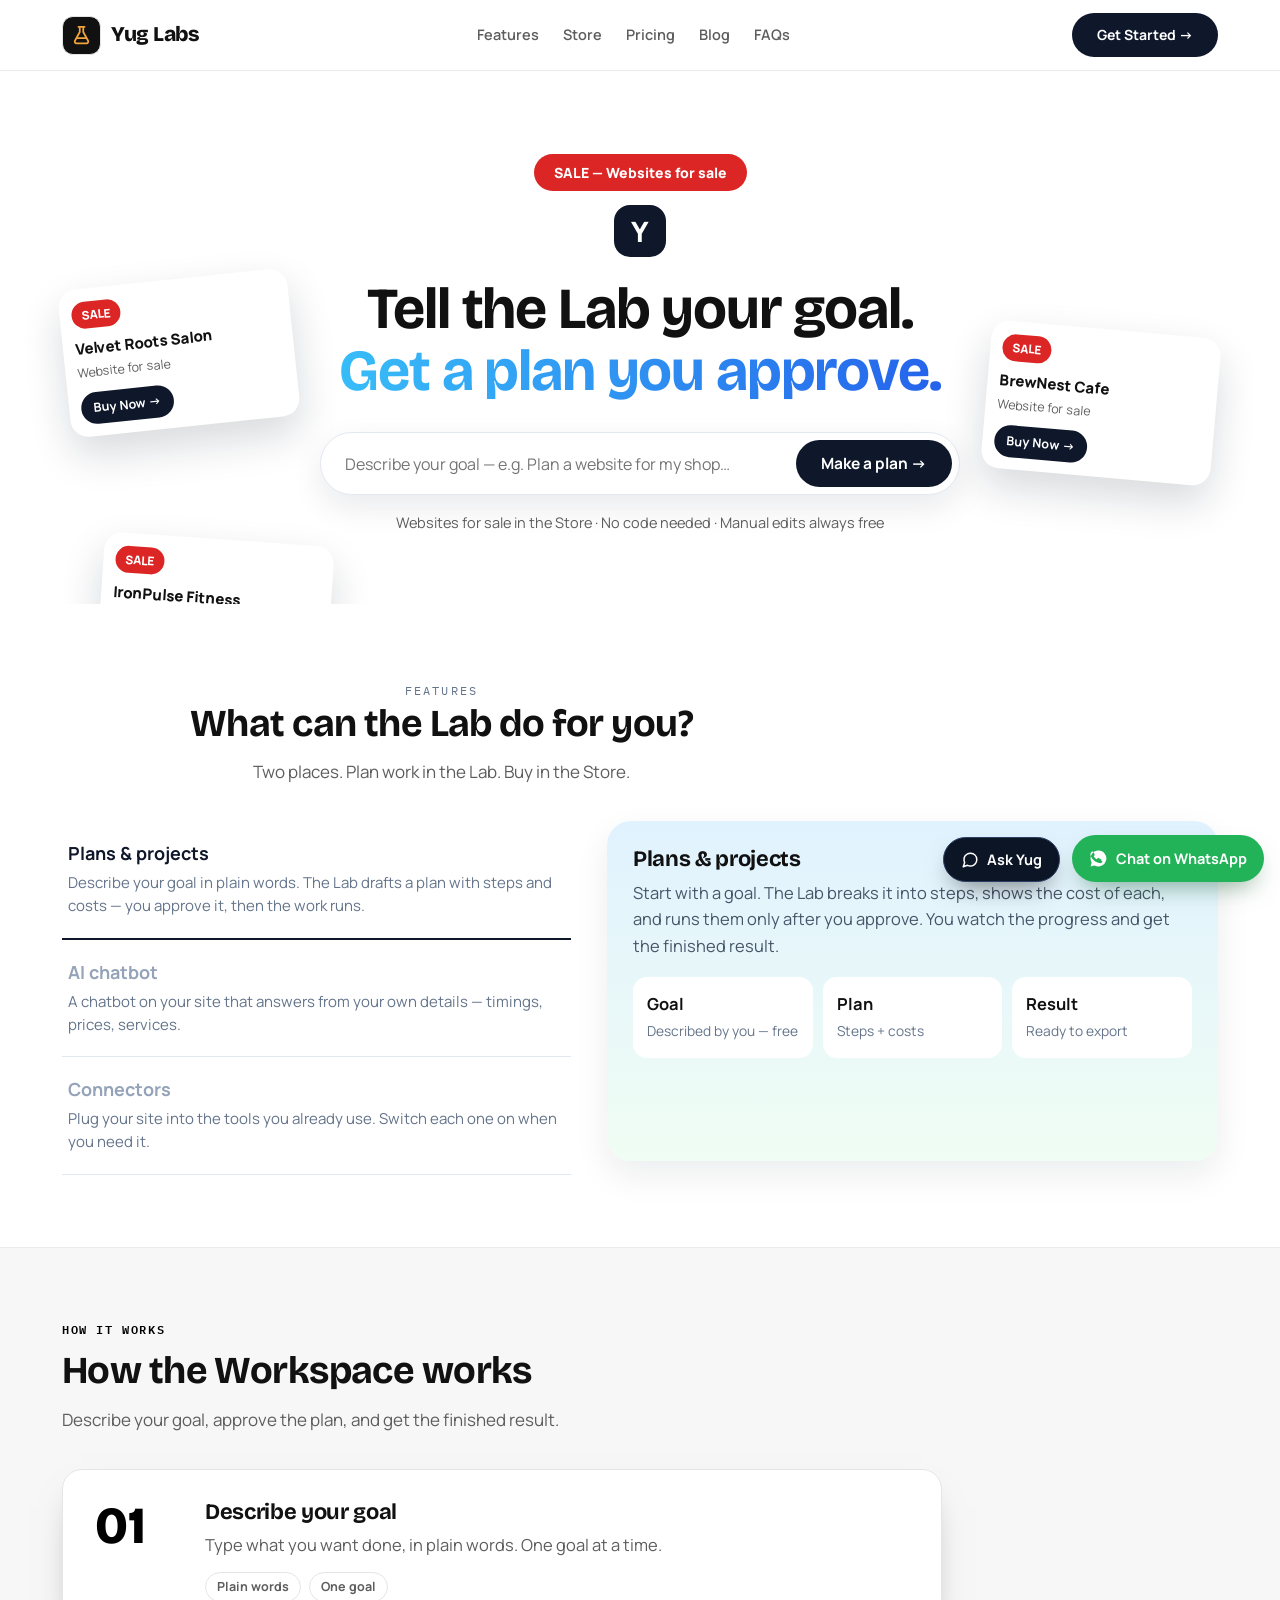
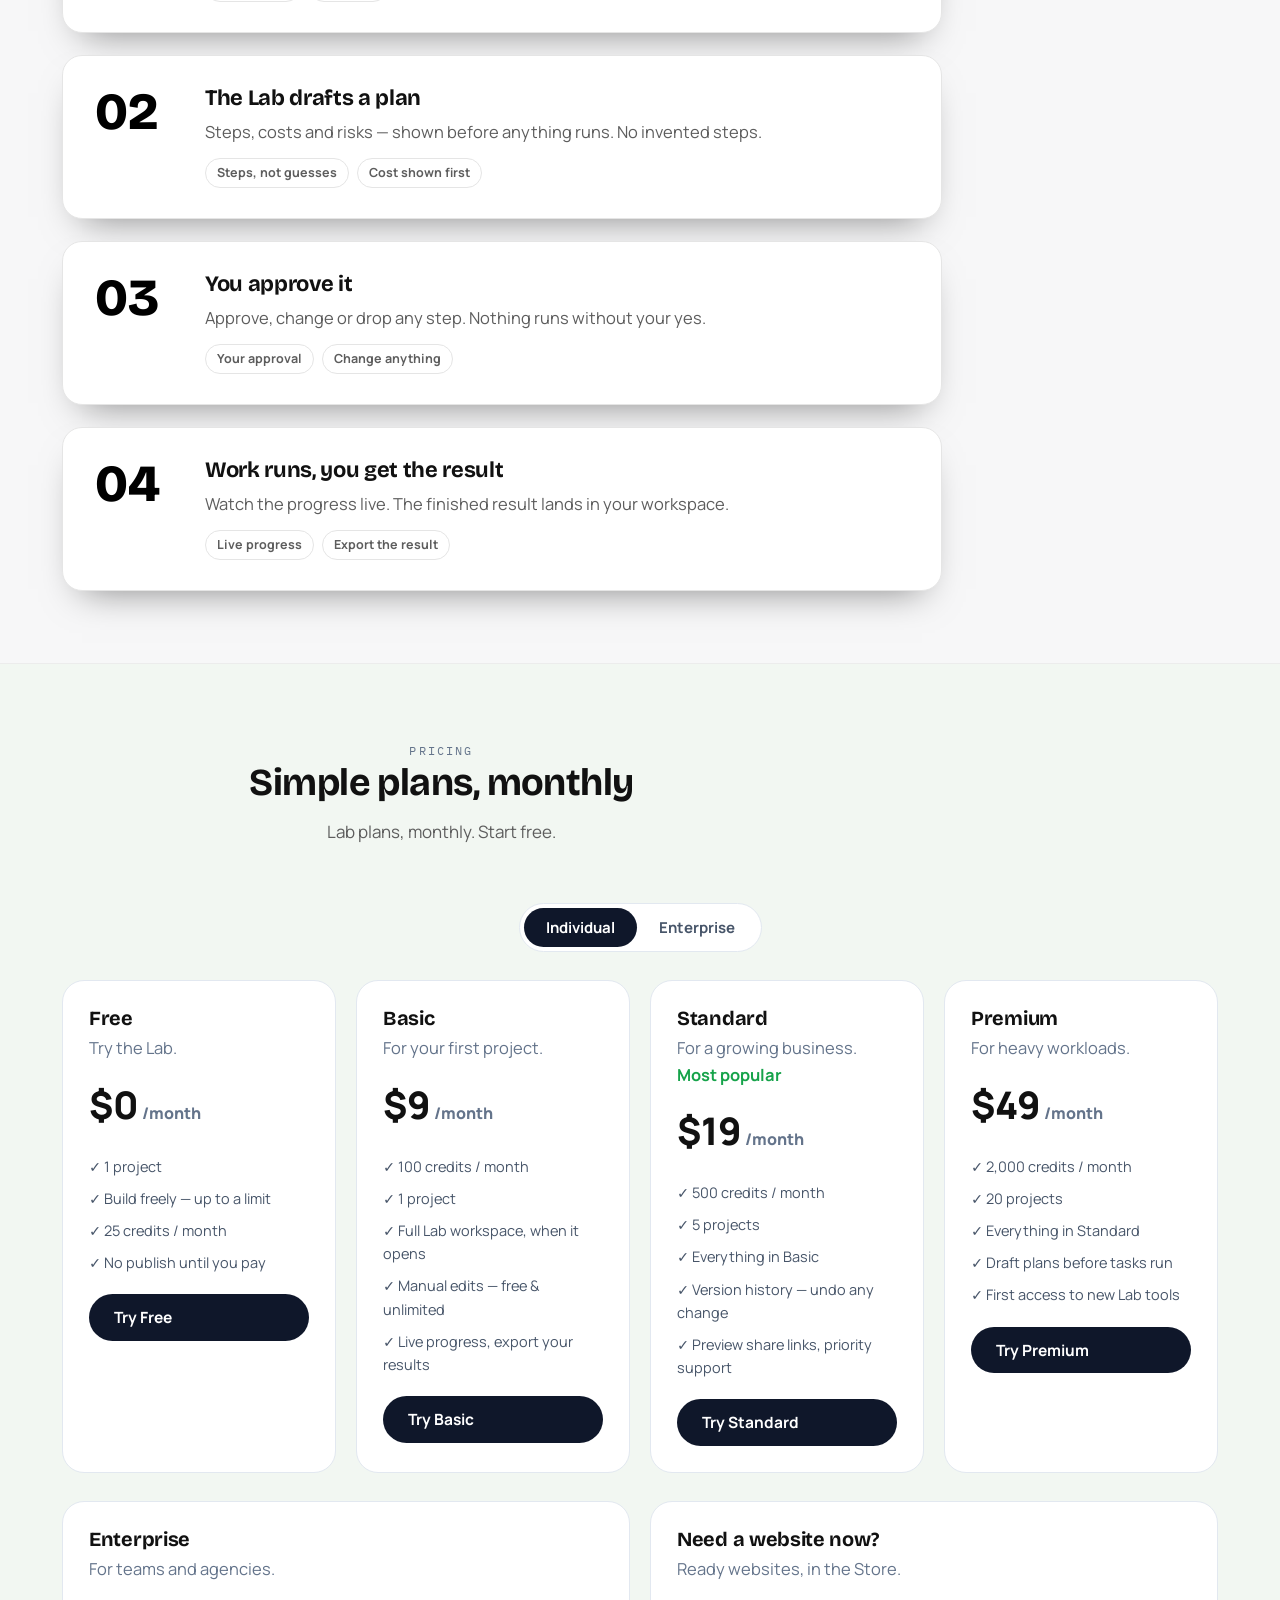
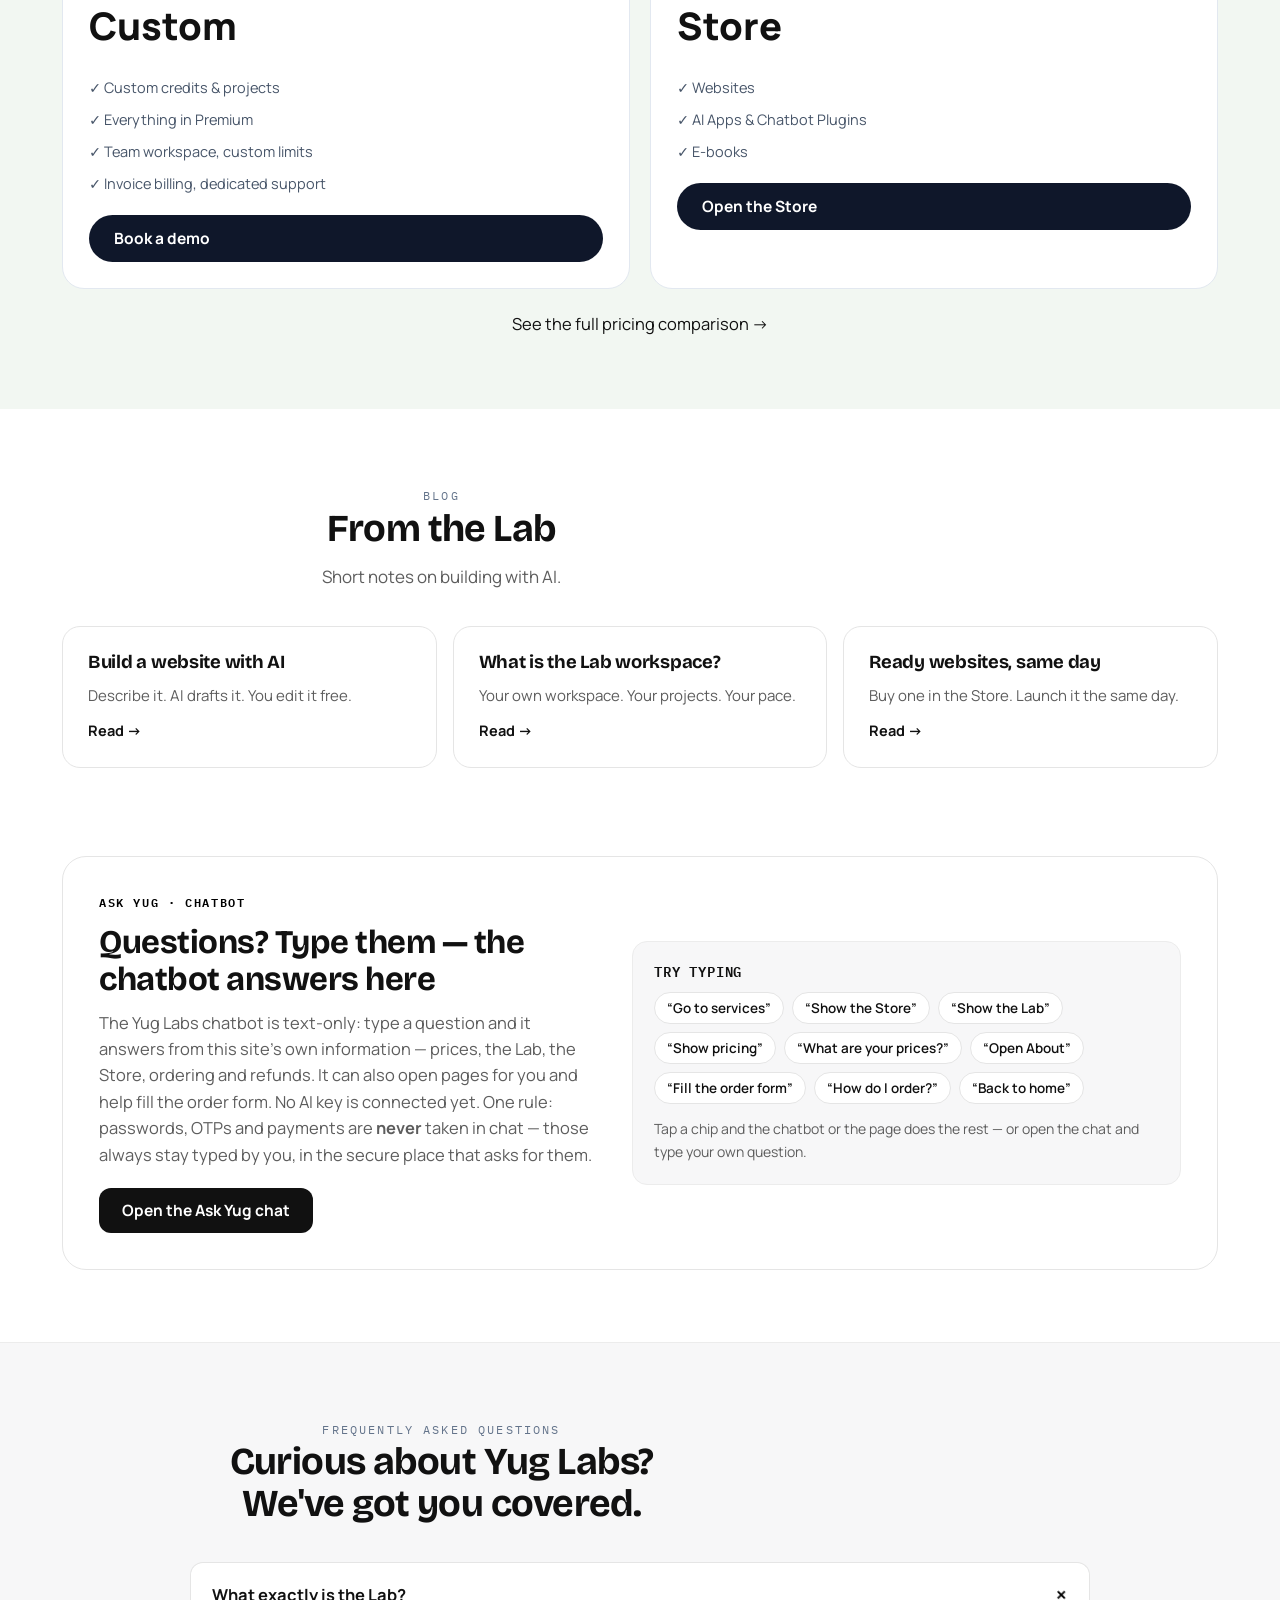
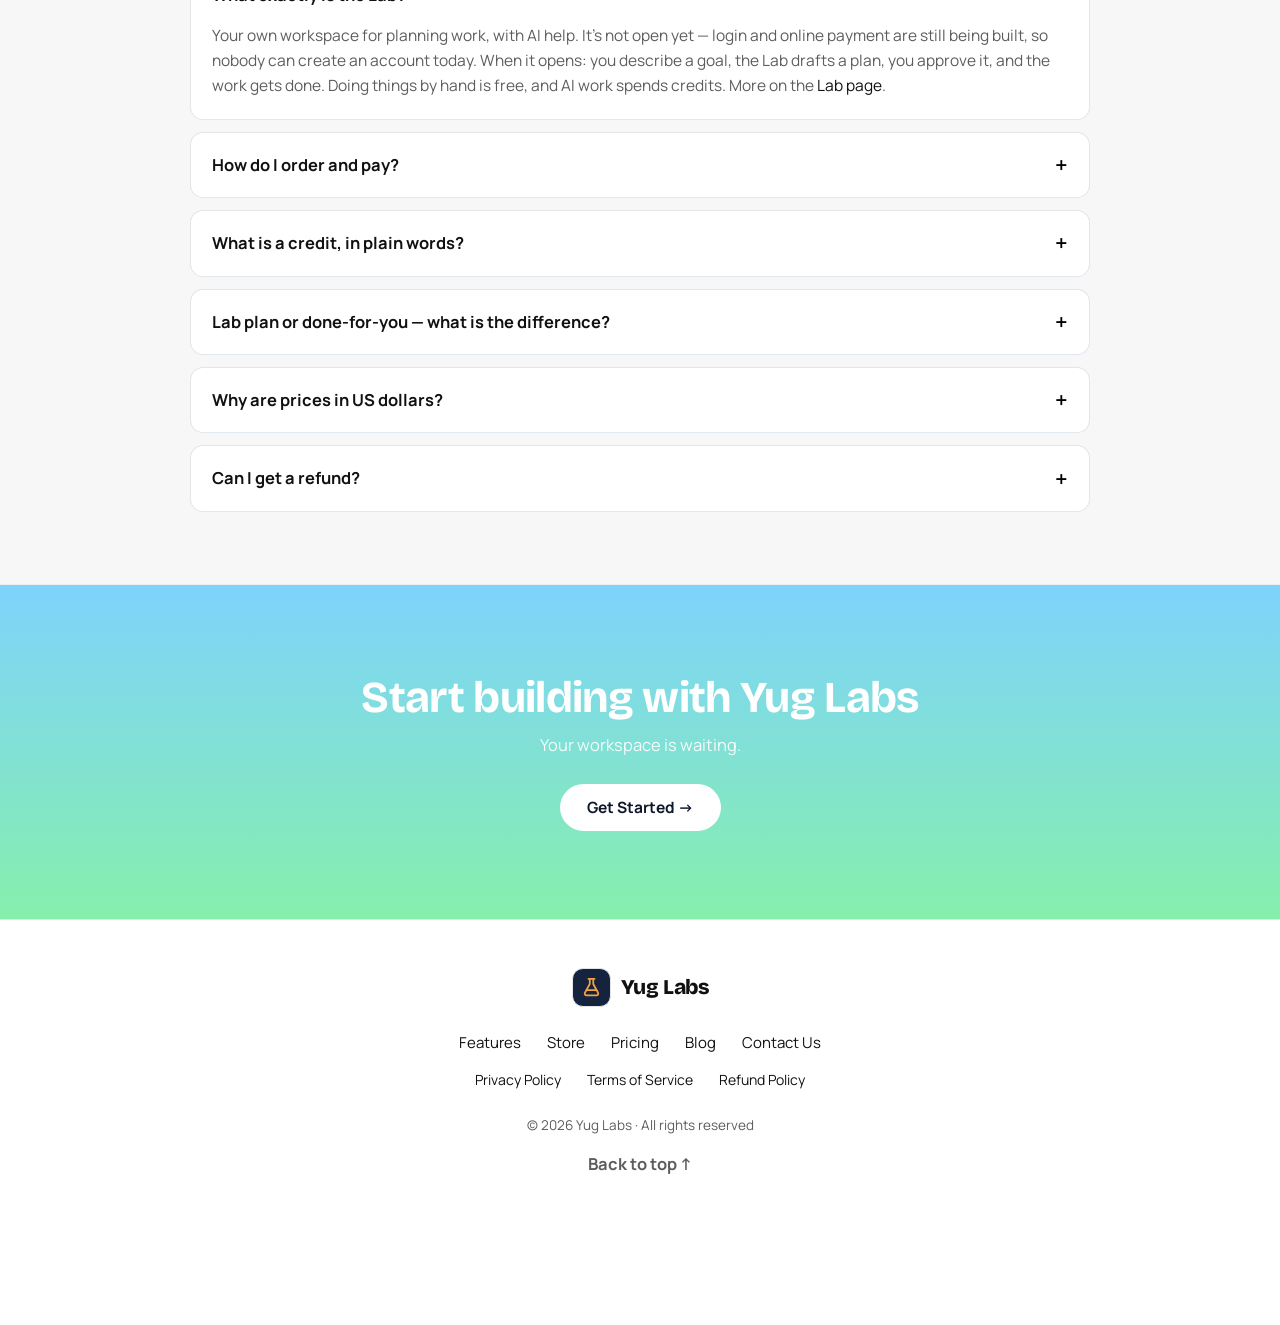
==== commit 7e1b6847: "Credits: Standard 500, Premium 2,000 (Free 25, Basic 100)" ====
--- a/index.html
+++ b/index.html
@@ -569,8 +569,8 @@
               <article class="price-card2"><h3>Free</h3><p style="color:#64748b;margin:6px 0 0">Try the Lab.</p><div class="p-amt">$0<small style="font-size:16px;color:#64748b"> /month</small></div><ul><li>✓ 1 project</li><li>✓ Build freely — up to a limit</li><li>✓ 25 credits / month</li><li>✓ No publish until you pay</li></ul><a class="btn btn-black" data-order="Lab interest — Free ($0/mo)" style="cursor:pointer">Try Free</a></article>
               
               <article class="price-card2"><h3>Basic</h3><p style="color:#64748b;margin:6px 0 0">For your first project.</p><div class="p-amt">$9<small style="font-size:16px;color:#64748b"> /month</small></div><ul><li>✓ 100 credits / month</li><li>✓ 1 project</li><li>✓ Full Lab workspace, when it opens</li><li>✓ Manual edits — free &amp; unlimited</li><li>✓ Live progress, export your results</li></ul><a class="btn btn-black" data-order="Lab interest — Basic ($9/mo)" style="cursor:pointer">Try Basic</a></article>
-              <article class="price-card2"><h3>Standard</h3><p style="color:#64748b;margin:6px 0 0">For a growing business. <span style="color:#16a34a;font-weight:700">Most popular</span></p><div class="p-amt">$19<small style="font-size:16px;color:#64748b"> /month</small></div><ul><li>✓ 1,500 credits / month</li><li>✓ 5 projects</li><li>✓ Everything in Basic</li><li>✓ Version history — undo any change</li><li>✓ Preview share links, priority support</li></ul><a class="btn btn-black" data-order="Lab interest — Standard ($19/mo)" style="cursor:pointer">Try Standard</a></article>
-              <article class="price-card2"><h3>Premium</h3><p style="color:#64748b;margin:6px 0 0">For heavy workloads.</p><div class="p-amt">$49<small style="font-size:16px;color:#64748b"> /month</small></div><ul><li>✓ 5,000 credits / month</li><li>✓ 20 projects</li><li>✓ Everything in Standard</li><li>✓ Draft plans before tasks run</li><li>✓ First access to new Lab tools</li></ul><a class="btn btn-black" data-order="Lab interest — Premium ($49/mo)" style="cursor:pointer">Try Premium</a></article>
+              <article class="price-card2"><h3>Standard</h3><p style="color:#64748b;margin:6px 0 0">For a growing business. <span style="color:#16a34a;font-weight:700">Most popular</span></p><div class="p-amt">$19<small style="font-size:16px;color:#64748b"> /month</small></div><ul><li>✓ 500 credits / month</li><li>✓ 5 projects</li><li>✓ Everything in Basic</li><li>✓ Version history — undo any change</li><li>✓ Preview share links, priority support</li></ul><a class="btn btn-black" data-order="Lab interest — Standard ($19/mo)" style="cursor:pointer">Try Standard</a></article>
+              <article class="price-card2"><h3>Premium</h3><p style="color:#64748b;margin:6px 0 0">For heavy workloads.</p><div class="p-amt">$49<small style="font-size:16px;color:#64748b"> /month</small></div><ul><li>✓ 2,000 credits / month</li><li>✓ 20 projects</li><li>✓ Everything in Standard</li><li>✓ Draft plans before tasks run</li><li>✓ First access to new Lab tools</li></ul><a class="btn btn-black" data-order="Lab interest — Premium ($49/mo)" style="cursor:pointer">Try Premium</a></article>
             </div>
             <div class="price-grid" id="seg-ent" hidden style="grid-template-columns:repeat(2,1fr)">
               <article class="price-card2"><h3>Enterprise</h3><p style="color:#64748b;margin:6px 0 0">For teams and agencies.</p><div class="p-amt">Custom</div><ul><li>✓ Custom credits &amp; projects</li><li>✓ Everything in Premium</li><li>✓ Team workspace, custom limits</li><li>✓ Invoice billing, dedicated support</li></ul><a class="btn btn-black" data-route="contact" style="cursor:pointer">Book a demo</a></article>
@@ -777,8 +777,8 @@
             </div>
             <div class="price-grid">
               <article class="price-card lift rv"><h3>Free<span class="soon-pill">Coming Soon</span></h3><p class="plan-for">Try the Lab — build freely, up to a limit. No publish until you pay.</p><div class="price-amt">$0<small> /month</small></div><div class="plan-credits"><span class="cr-pill">25 credits / mo</span><span class="cr-pill alt">1 project</span></div><ul class="tick-list"><li><svg width="16" height="16" viewBox="0 0 24 24" fill="none" stroke="currentColor" stroke-width="2.4" stroke-linecap="round" stroke-linejoin="round"><path d="M20 6 9 17l-5-5"/></svg> Build freely — up to a limit</li><li><svg width="16" height="16" viewBox="0 0 24 24" fill="none" stroke="currentColor" stroke-width="2.4" stroke-linecap="round" stroke-linejoin="round"><path d="M20 6 9 17l-5-5"/></svg> 1 project</li><li><svg width="16" height="16" viewBox="0 0 24 24" fill="none" stroke="currentColor" stroke-width="2.4" stroke-linecap="round" stroke-linejoin="round"><path d="M20 6 9 17l-5-5"/></svg> 25 AI credits / month</li><li><svg width="16" height="16" viewBox="0 0 24 24" fill="none" stroke="currentColor" stroke-width="2.4" stroke-linecap="round" stroke-linejoin="round"><path d="M20 6 9 17l-5-5"/></svg> Manual edits — free &amp; unlimited</li><li><svg width="16" height="16" viewBox="0 0 24 24" fill="none" stroke="currentColor" stroke-width="2.4" stroke-linecap="round" stroke-linejoin="round"><path d="M20 6 9 17l-5-5"/></svg> No publish until you pay</li></ul><p class="price-sub">Coming soon — this only registers interest. No account, no workspace today.</p><a class="btn btn-ghost" data-order="Lab interest — Free ($0/mo)" style="cursor:pointer">Try Free</a></article><article class="price-card lift rv"><h3>Basic<span class="soon-pill">Coming Soon</span></h3><p class="plan-for">For your first project — one workspace, planned step by step.</p><div class="price-amt">$9<small> /month</small></div><div class="plan-credits"><span class="cr-pill">100 credits / mo</span><span class="cr-pill alt">1 project</span></div><ul class="tick-list"><li><svg width="16" height="16" viewBox="0 0 24 24" fill="none" stroke="currentColor" stroke-width="2.4" stroke-linecap="round" stroke-linejoin="round"><path d="M20 6 9 17l-5-5"/></svg> Full Lab workspace access — when the Lab opens</li><li><svg width="16" height="16" viewBox="0 0 24 24" fill="none" stroke="currentColor" stroke-width="2.4" stroke-linecap="round" stroke-linejoin="round"><path d="M20 6 9 17l-5-5"/></svg> Manual edits — free &amp; unlimited</li><li><svg width="16" height="16" viewBox="0 0 24 24" fill="none" stroke="currentColor" stroke-width="2.4" stroke-linecap="round" stroke-linejoin="round"><path d="M20 6 9 17l-5-5"/></svg> Starter plan templates</li><li><svg width="16" height="16" viewBox="0 0 24 24" fill="none" stroke="currentColor" stroke-width="2.4" stroke-linecap="round" stroke-linejoin="round"><path d="M20 6 9 17l-5-5"/></svg> Live progress on your work</li><li><svg width="16" height="16" viewBox="0 0 24 24" fill="none" stroke="currentColor" stroke-width="2.4" stroke-linecap="round" stroke-linejoin="round"><path d="M20 6 9 17l-5-5"/></svg> Export your results when ready</li></ul><p class="price-sub">Coming soon — this only registers interest. No account, no workspace today.</p><a class="btn btn-ghost" data-order="Lab interest — Basic ($9/mo) — Coming Soon" style="cursor:pointer">Register interest in Basic on WhatsApp</a></article>
-              <article class="price-card popular lift rv rv-d1"><span class="pop-chip">Most popular</span><h3>Standard<span class="soon-pill">Coming Soon</span></h3><p class="plan-for">For a growing business — several projects, room to try things.</p><div class="price-amt">$19<small> /month</small></div><div class="plan-credits"><span class="cr-pill">1,500 credits / mo</span><span class="cr-pill alt">5 projects</span></div><ul class="tick-list"><li><svg width="16" height="16" viewBox="0 0 24 24" fill="none" stroke="currentColor" stroke-width="2.4" stroke-linecap="round" stroke-linejoin="round"><path d="M20 6 9 17l-5-5"/></svg> Everything in Basic</li><li><svg width="16" height="16" viewBox="0 0 24 24" fill="none" stroke="currentColor" stroke-width="2.4" stroke-linecap="round" stroke-linejoin="round"><path d="M20 6 9 17l-5-5"/></svg> Full plan template library</li><li><svg width="16" height="16" viewBox="0 0 24 24" fill="none" stroke="currentColor" stroke-width="2.4" stroke-linecap="round" stroke-linejoin="round"><path d="M20 6 9 17l-5-5"/></svg> Version history — undo any change</li><li><svg width="16" height="16" viewBox="0 0 24 24" fill="none" stroke="currentColor" stroke-width="2.4" stroke-linecap="round" stroke-linejoin="round"><path d="M20 6 9 17l-5-5"/></svg> Preview share links for feedback</li><li><svg width="16" height="16" viewBox="0 0 24 24" fill="none" stroke="currentColor" stroke-width="2.4" stroke-linecap="round" stroke-linejoin="round"><path d="M20 6 9 17l-5-5"/></svg> Priority support</li></ul><p class="price-sub">Coming soon — this only registers interest. No account, no workspace today.</p><a class="btn btn-gold" data-order="Lab interest — Standard ($19/mo) — Coming Soon" style="cursor:pointer">Register interest in Standard on WhatsApp</a></article>
-              <article class="price-card lift rv rv-d2"><h3>Premium<span class="soon-pill">Coming Soon</span></h3><p class="plan-for">For heavy workloads — many projects, a deep credit pool.</p><div class="price-amt">$49<small> /month</small></div><div class="plan-credits"><span class="cr-pill">5,000 credits / mo</span><span class="cr-pill alt">20 projects</span></div><ul class="tick-list"><li><svg width="16" height="16" viewBox="0 0 24 24" fill="none" stroke="currentColor" stroke-width="2.4" stroke-linecap="round" stroke-linejoin="round"><path d="M20 6 9 17l-5-5"/></svg> Everything in Standard</li><li><svg width="16" height="16" viewBox="0 0 24 24" fill="none" stroke="currentColor" stroke-width="2.4" stroke-linecap="round" stroke-linejoin="round"><path d="M20 6 9 17l-5-5"/></svg> 20 active projects at once</li><li><svg width="16" height="16" viewBox="0 0 24 24" fill="none" stroke="currentColor" stroke-width="2.4" stroke-linecap="round" stroke-linejoin="round"><path d="M20 6 9 17l-5-5"/></svg> Draft plans before tasks run</li><li><svg width="16" height="16" viewBox="0 0 24 24" fill="none" stroke="currentColor" stroke-width="2.4" stroke-linecap="round" stroke-linejoin="round"><path d="M20 6 9 17l-5-5"/></svg> First access to new Lab tools</li><li><svg width="16" height="16" viewBox="0 0 24 24" fill="none" stroke="currentColor" stroke-width="2.4" stroke-linecap="round" stroke-linejoin="round"><path d="M20 6 9 17l-5-5"/></svg> Priority support, faster queue</li></ul><p class="price-sub">Coming soon — this only registers interest. No account, no workspace today.</p><a class="btn btn-ghost" data-order="Lab interest — Premium ($49/mo) — Coming Soon" style="cursor:pointer">Register interest in Premium on WhatsApp</a></article>
+              <article class="price-card popular lift rv rv-d1"><span class="pop-chip">Most popular</span><h3>Standard<span class="soon-pill">Coming Soon</span></h3><p class="plan-for">For a growing business — several projects, room to try things.</p><div class="price-amt">$19<small> /month</small></div><div class="plan-credits"><span class="cr-pill">500 credits / mo</span><span class="cr-pill alt">5 projects</span></div><ul class="tick-list"><li><svg width="16" height="16" viewBox="0 0 24 24" fill="none" stroke="currentColor" stroke-width="2.4" stroke-linecap="round" stroke-linejoin="round"><path d="M20 6 9 17l-5-5"/></svg> Everything in Basic</li><li><svg width="16" height="16" viewBox="0 0 24 24" fill="none" stroke="currentColor" stroke-width="2.4" stroke-linecap="round" stroke-linejoin="round"><path d="M20 6 9 17l-5-5"/></svg> Full plan template library</li><li><svg width="16" height="16" viewBox="0 0 24 24" fill="none" stroke="currentColor" stroke-width="2.4" stroke-linecap="round" stroke-linejoin="round"><path d="M20 6 9 17l-5-5"/></svg> Version history — undo any change</li><li><svg width="16" height="16" viewBox="0 0 24 24" fill="none" stroke="currentColor" stroke-width="2.4" stroke-linecap="round" stroke-linejoin="round"><path d="M20 6 9 17l-5-5"/></svg> Preview share links for feedback</li><li><svg width="16" height="16" viewBox="0 0 24 24" fill="none" stroke="currentColor" stroke-width="2.4" stroke-linecap="round" stroke-linejoin="round"><path d="M20 6 9 17l-5-5"/></svg> Priority support</li></ul><p class="price-sub">Coming soon — this only registers interest. No account, no workspace today.</p><a class="btn btn-gold" data-order="Lab interest — Standard ($19/mo) — Coming Soon" style="cursor:pointer">Register interest in Standard on WhatsApp</a></article>
+              <article class="price-card lift rv rv-d2"><h3>Premium<span class="soon-pill">Coming Soon</span></h3><p class="plan-for">For heavy workloads — many projects, a deep credit pool.</p><div class="price-amt">$49<small> /month</small></div><div class="plan-credits"><span class="cr-pill">2,000 credits / mo</span><span class="cr-pill alt">20 projects</span></div><ul class="tick-list"><li><svg width="16" height="16" viewBox="0 0 24 24" fill="none" stroke="currentColor" stroke-width="2.4" stroke-linecap="round" stroke-linejoin="round"><path d="M20 6 9 17l-5-5"/></svg> Everything in Standard</li><li><svg width="16" height="16" viewBox="0 0 24 24" fill="none" stroke="currentColor" stroke-width="2.4" stroke-linecap="round" stroke-linejoin="round"><path d="M20 6 9 17l-5-5"/></svg> 20 active projects at once</li><li><svg width="16" height="16" viewBox="0 0 24 24" fill="none" stroke="currentColor" stroke-width="2.4" stroke-linecap="round" stroke-linejoin="round"><path d="M20 6 9 17l-5-5"/></svg> Draft plans before tasks run</li><li><svg width="16" height="16" viewBox="0 0 24 24" fill="none" stroke="currentColor" stroke-width="2.4" stroke-linecap="round" stroke-linejoin="round"><path d="M20 6 9 17l-5-5"/></svg> First access to new Lab tools</li><li><svg width="16" height="16" viewBox="0 0 24 24" fill="none" stroke="currentColor" stroke-width="2.4" stroke-linecap="round" stroke-linejoin="round"><path d="M20 6 9 17l-5-5"/></svg> Priority support, faster queue</li></ul><p class="price-sub">Coming soon — this only registers interest. No account, no workspace today.</p><a class="btn btn-ghost" data-order="Lab interest — Premium ($49/mo) — Coming Soon" style="cursor:pointer">Register interest in Premium on WhatsApp</a></article>
               <article class="price-card lift rv rv-d3"><h3>Enterprise<span class="soon-pill">Coming Soon</span></h3><p class="plan-for">For teams and agencies building at a bigger scale.</p><div class="price-amt custom">Custom</div><div class="plan-credits"><span class="cr-pill">Custom credits</span><span class="cr-pill alt">Custom projects</span></div><ul class="tick-list"><li><svg width="16" height="16" viewBox="0 0 24 24" fill="none" stroke="currentColor" stroke-width="2.4" stroke-linecap="round" stroke-linejoin="round"><path d="M20 6 9 17l-5-5"/></svg> Everything in Premium</li><li><svg width="16" height="16" viewBox="0 0 24 24" fill="none" stroke="currentColor" stroke-width="2.4" stroke-linecap="round" stroke-linejoin="round"><path d="M20 6 9 17l-5-5"/></svg> Team workspace for your staff</li><li><svg width="16" height="16" viewBox="0 0 24 24" fill="none" stroke="currentColor" stroke-width="2.4" stroke-linecap="round" stroke-linejoin="round"><path d="M20 6 9 17l-5-5"/></svg> Custom limits, set together</li><li><svg width="16" height="16" viewBox="0 0 24 24" fill="none" stroke="currentColor" stroke-width="2.4" stroke-linecap="round" stroke-linejoin="round"><path d="M20 6 9 17l-5-5"/></svg> Invoice billing</li><li><svg width="16" height="16" viewBox="0 0 24 24" fill="none" stroke="currentColor" stroke-width="2.4" stroke-linecap="round" stroke-linejoin="round"><path d="M20 6 9 17l-5-5"/></svg> Dedicated priority support</li></ul><p class="price-sub">Coming soon — this only registers interest. No account, no workspace today.</p><a class="btn btn-ghost" data-order="Lab interest — Enterprise (custom) — Coming Soon" style="cursor:pointer">Register interest in Enterprise on WhatsApp</a></article>
             </div>
             <div class="cmp-wrap rv">
@@ -787,7 +787,7 @@
               <div class="cmp-scroll"><table class="cmp"><thead><tr><th scope="col">Feature</th><th scope="col">Free</th><th scope="col">Basic</th><th scope="col" class="pop">Standard</th><th scope="col">Premium</th><th scope="col">Enterprise</th></tr></thead><tbody>
                 <tr><td>Price (USD)</td><td data-label="Free"><b>$0/mo</b></td><td data-label="Basic"><b>$9/mo</b></td><td data-label="Standard"><b>$19/mo</b></td><td data-label="Premium"><b>$49/mo</b></td><td data-label="Enterprise">Custom</td></tr>
                 <tr><td>Projects</td><td data-label="Free"><b>1</b></td><td data-label="Basic"><b>1</b></td><td data-label="Standard"><b>5</b></td><td data-label="Premium"><b>20</b></td><td data-label="Enterprise">Custom</td></tr>
-                <tr><td>AI credits / month</td><td data-label="Free"><b>25</b></td><td data-label="Basic"><b>100</b></td><td data-label="Standard"><b>1,500</b></td><td data-label="Premium"><b>5,000</b></td><td data-label="Enterprise">Custom pool</td></tr>
+                <tr><td>AI credits / month</td><td data-label="Free"><b>25</b></td><td data-label="Basic"><b>100</b></td><td data-label="Standard"><b>500</b></td><td data-label="Premium"><b>2,000</b></td><td data-label="Enterprise">Custom pool</td></tr>
                 <tr><td>Manual edits</td><td data-label="Free">Free, unlimited</td><td data-label="Basic">Free, unlimited</td><td data-label="Standard">Free, unlimited</td><td data-label="Premium">Free, unlimited</td><td data-label="Enterprise">Free, unlimited</td></tr>
                 <tr><td>AI cost shown before a run</td><td data-label="Free">Yes</td><td data-label="Basic">Yes</td><td data-label="Standard">Yes</td><td data-label="Premium">Yes</td><td data-label="Enterprise">Yes</td></tr>
                 <tr><td>Plan templates</td><td data-label="Free">Starter set</td><td data-label="Basic">Starter set</td><td data-label="Standard">Full library</td><td data-label="Premium">Full library</td><td data-label="Enterprise">Full library</td></tr>
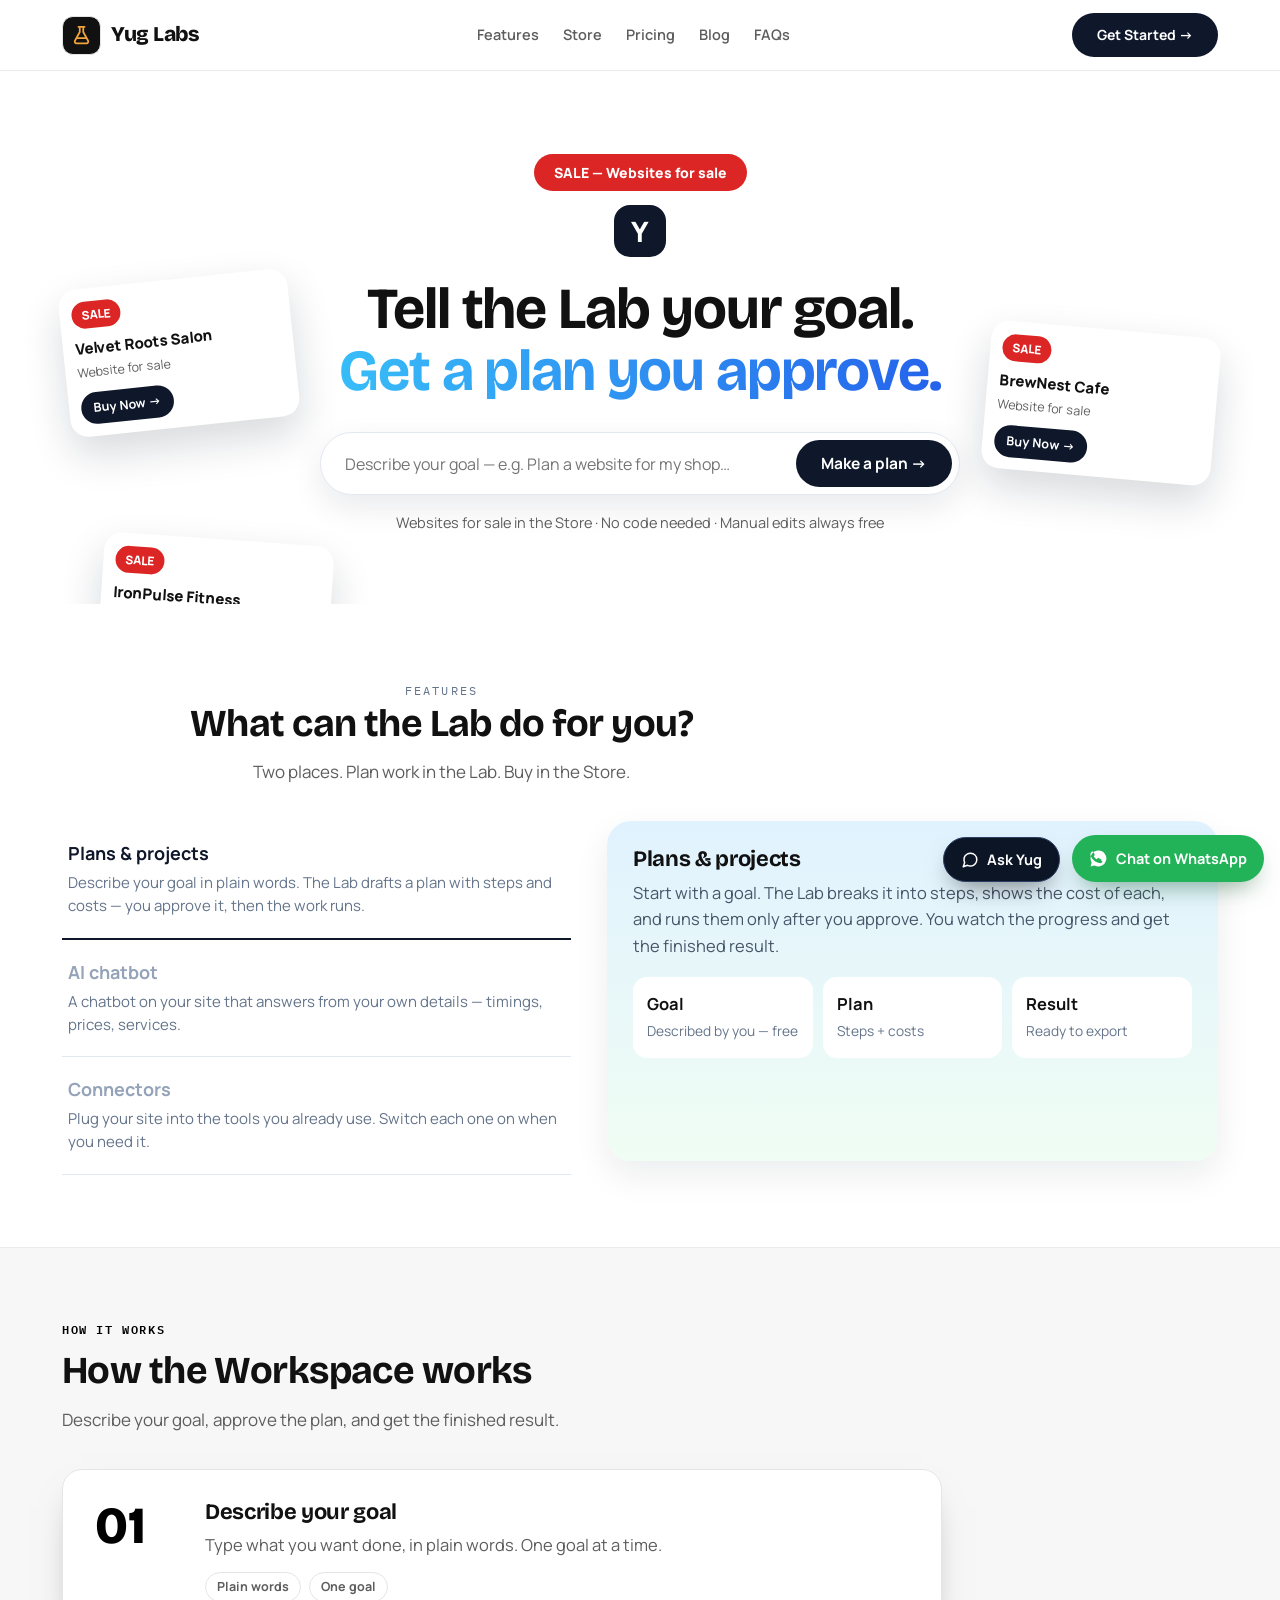
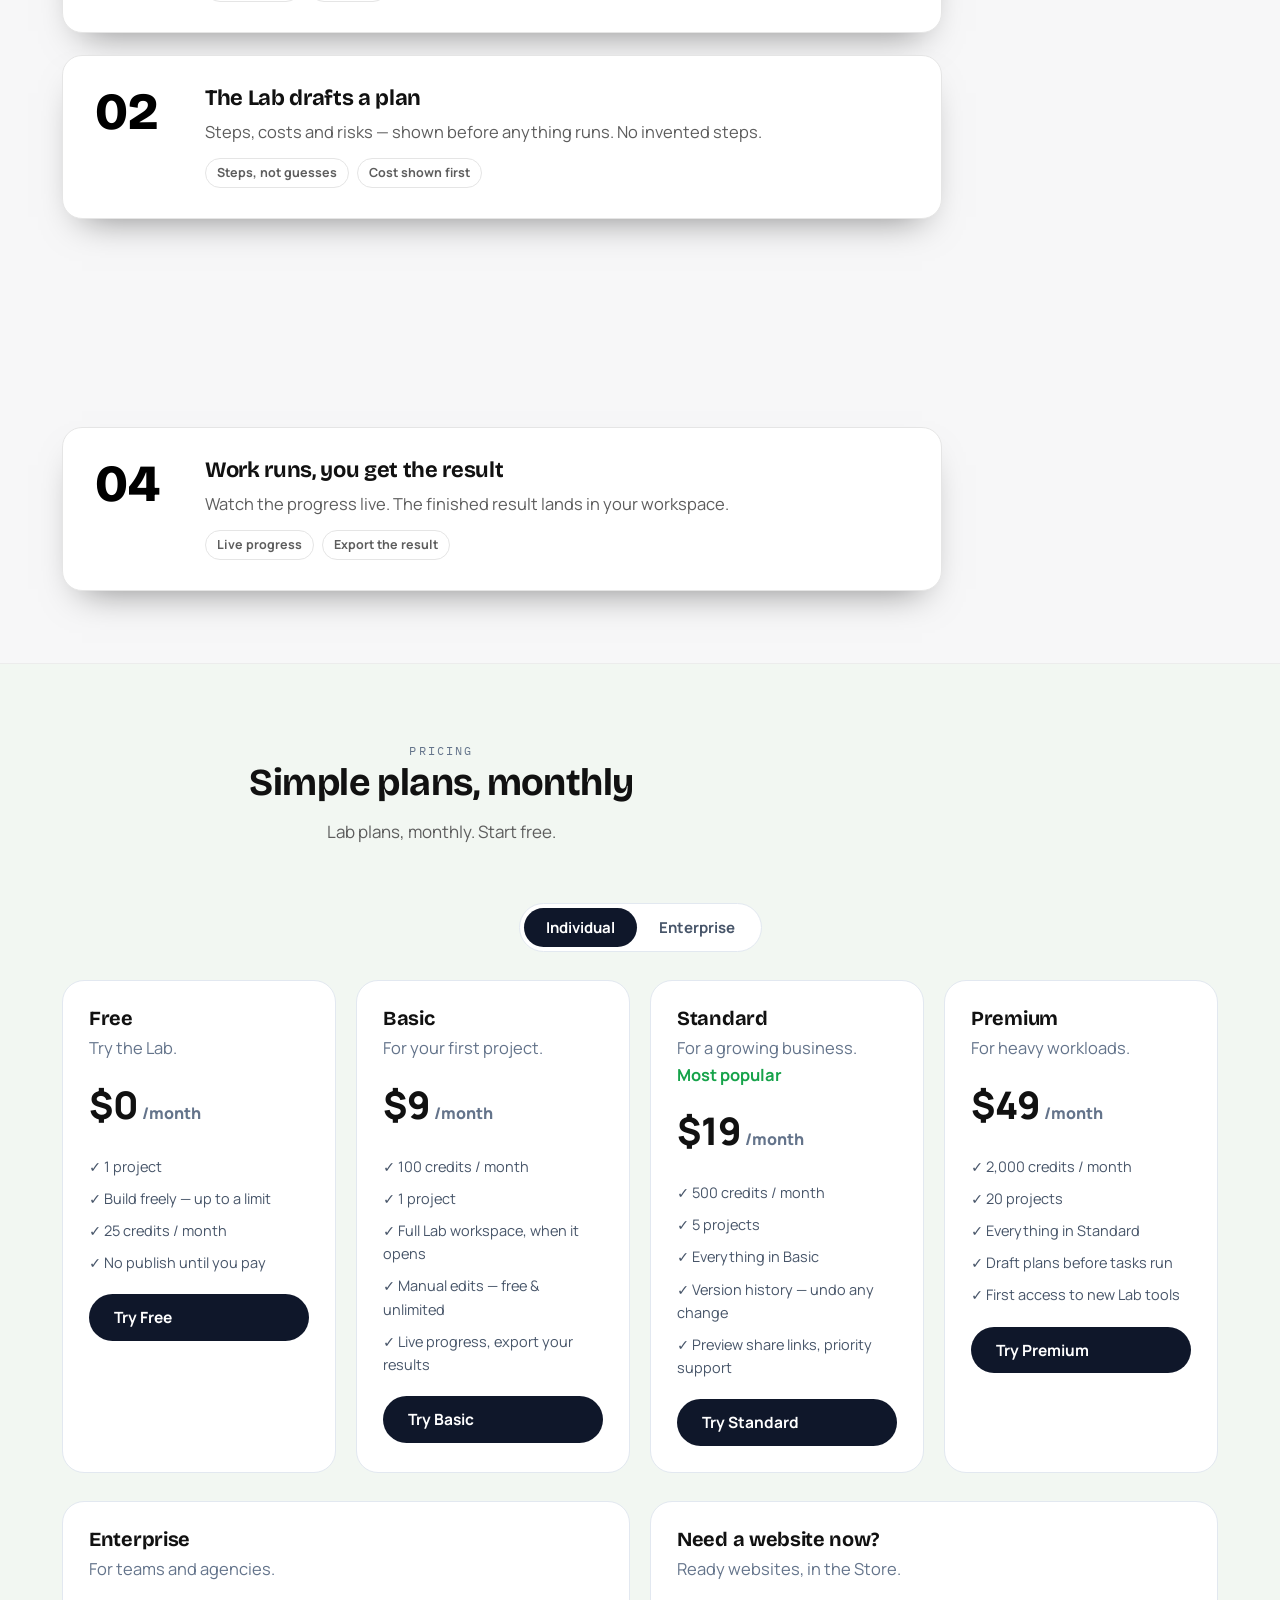
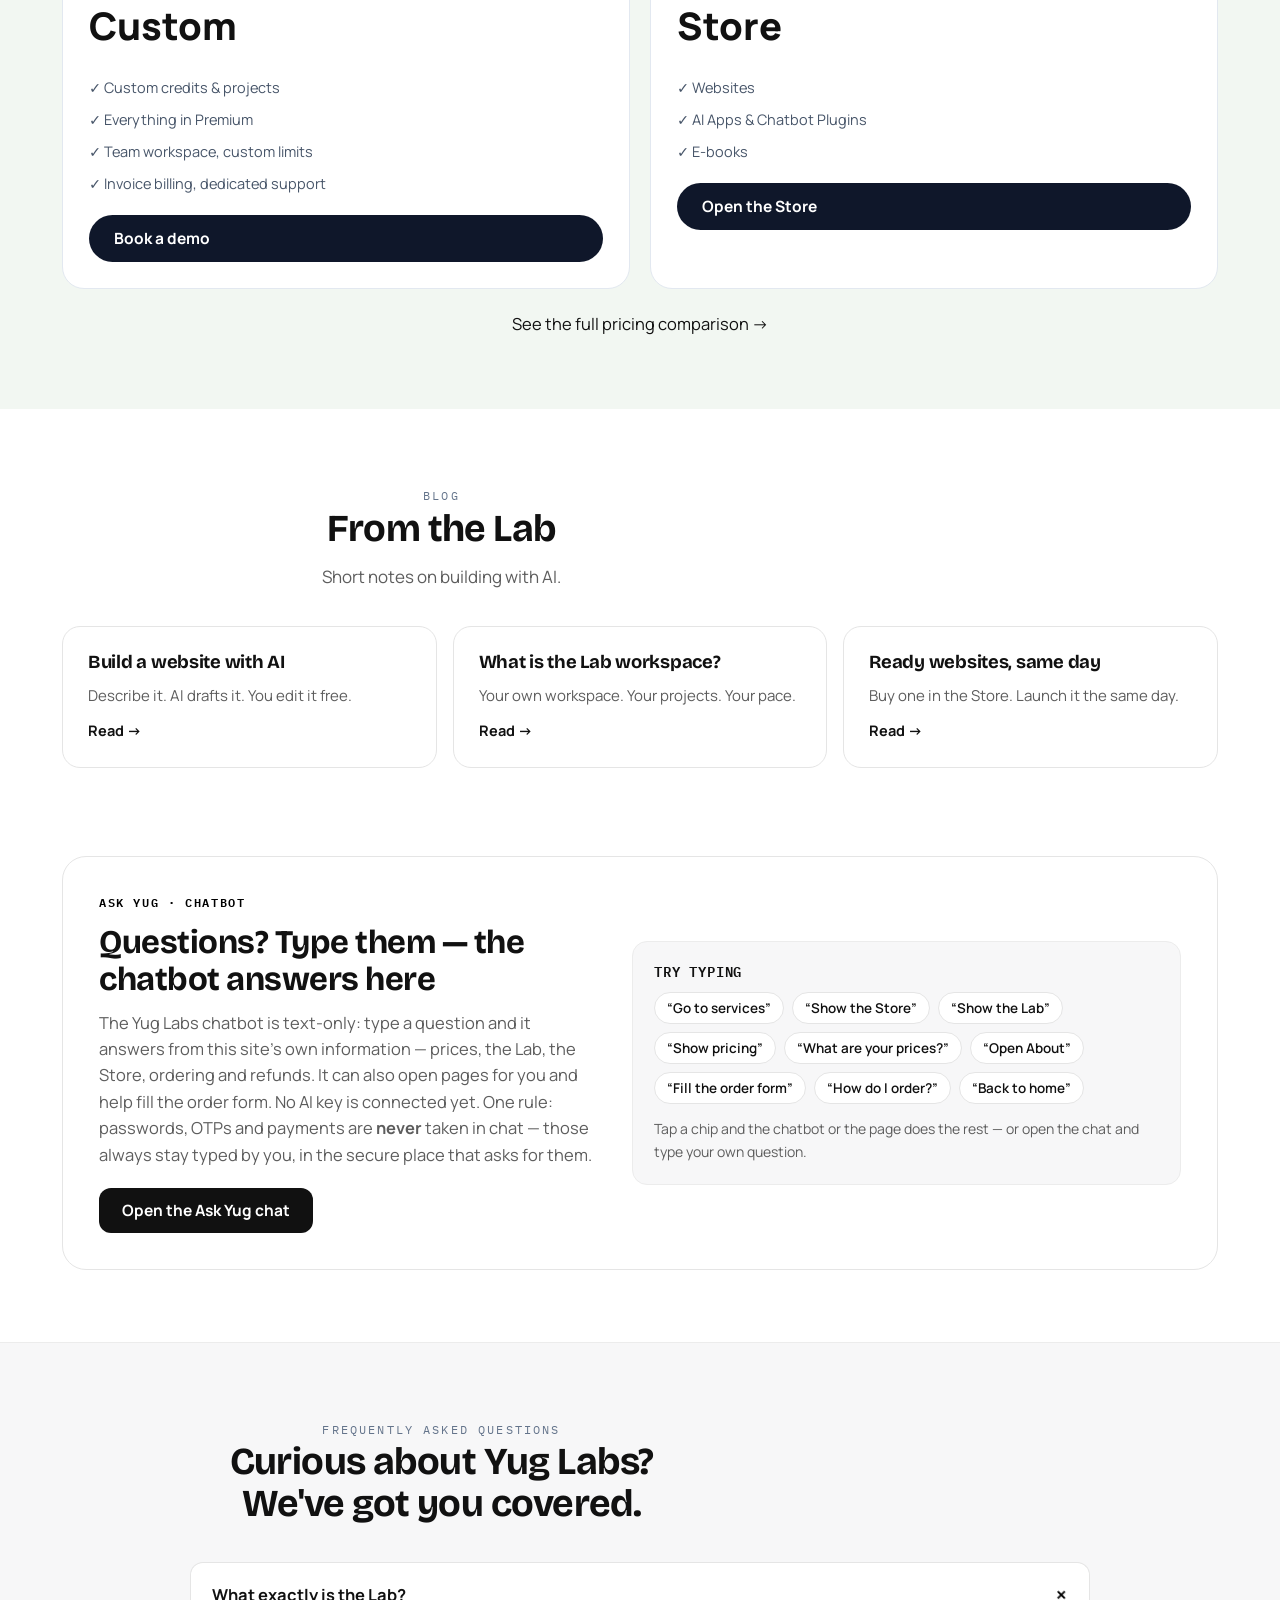
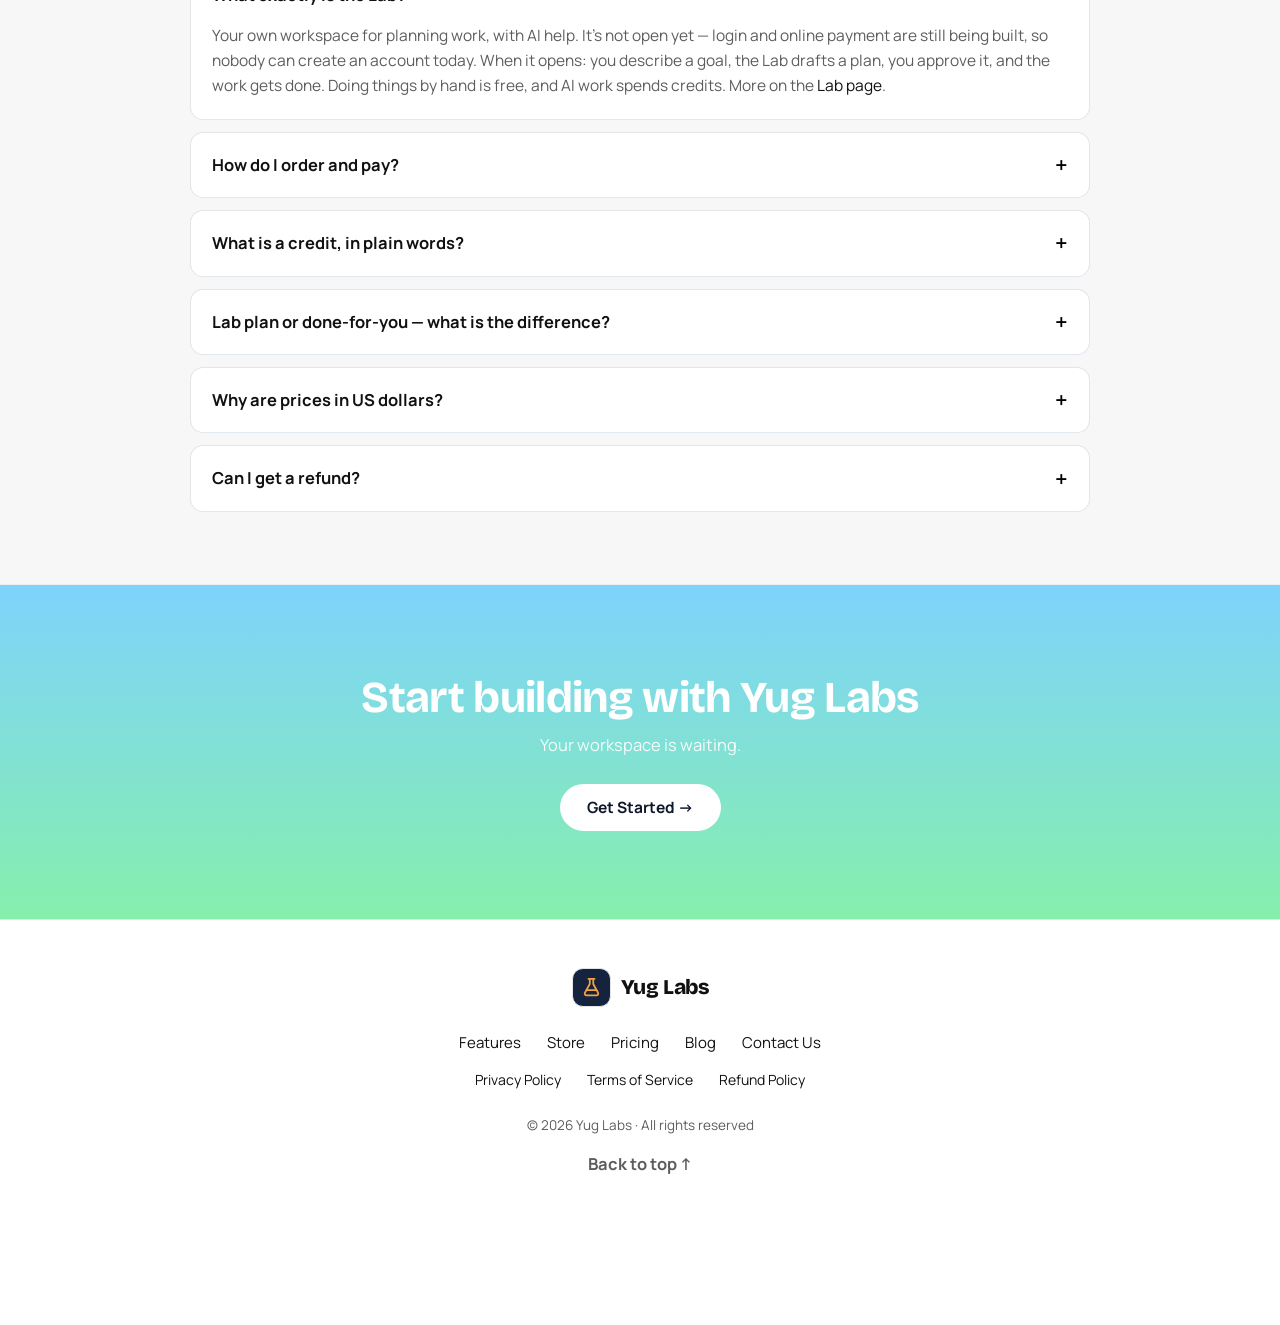
==== commit 0c041494: "Lab workspace: fix 'Try the workspace' link (was going home) + heading under sticky header" ====
--- a/index.html
+++ b/index.html
@@ -1056,27 +1056,50 @@
             <a class="btn btn-gold" data-order="Lab interest — Free ($0/mo)" style="cursor:pointer">Register interest — free</a>
             <a class="btn btn-ghost" data-route="pricing" style="cursor:pointer">See plans</a>
           </p>
+          <p style="margin-top:16px"><a data-goto="#lab-workspace" style="cursor:pointer;font-weight:700">Try the workspace ↓</a> <span style="color:#64748b">— a working prototype, right here on this page. No account, no real data, nothing saved.</span></p>
           <p class="price-sub" style="margin-top:14px">Coming soon — registering interest is free. No account, no workspace, no payment today.</p>
         </div>
 
-        <section class="sec" style="padding-top:20px">
+        <section id="lab-workspace" class="sec" style="padding-top:20px;scroll-margin-top:96px">
           <div class="wrap">
-            <div class="sec-head rv"><span class="kicker">A look inside</span><h2>What will it look like?</h2><p>One workspace. Your goal at the top, the plan under it, and every step waiting for your word.</p></div>
+            <div class="sec-head rv"><span class="kicker">Try it now</span><h2>The workspace — try it now</h2><p>A working prototype, right here. Make a plan, approve it, watch it run.</p></div>
             <div class="feat-visual rv">
-              <div style="background:#fff;border-radius:16px;padding:18px;box-shadow:0 8px 24px rgba(15,23,42,.08)">
-                <div style="display:flex;align-items:center;gap:8px;padding-bottom:12px;border-bottom:1px solid #e2e8f0"><span style="width:10px;height:10px;border-radius:50%;background:#f87171;display:inline-block"></span><span style="width:10px;height:10px;border-radius:50%;background:#fbbf24;display:inline-block"></span><span style="width:10px;height:10px;border-radius:50%;background:#34d399;display:inline-block"></span><b style="margin-left:6px;font-size:14px">YUGLAB — Plan a website for my shop</b></div>
-                <div style="display:grid;gap:10px;margin-top:14px">
-                  <div style="display:flex;gap:10px;align-items:center;background:#f0fdf4;border:1px solid #bbf7d0;border-radius:12px;padding:12px 14px"><span style="font-size:16px">✓</span><div style="flex:1"><b>Step 1 — Understand the goal</b><br><small style="color:#64748b">Done · What your shop needs, in plain words</small></div><span style="font-size:12px;font-weight:700;color:#15803d">Done</span></div>
-                  <div style="display:flex;gap:10px;align-items:center;background:#eff6ff;border:1px solid #bfdbfe;border-radius:12px;padding:12px 14px"><span style="font-size:16px">◌</span><div style="flex:1"><b>Step 2 — Draft the plan</b><br><small style="color:#64748b">Running · Pages, tasks and costs, before anything runs</small></div><span style="font-size:12px;font-weight:700;color:#1d4ed8">Running</span></div>
-                  <div style="display:flex;gap:10px;align-items:center;background:#fffbeb;border:1px solid #fde68a;border-radius:12px;padding:12px 14px"><span style="font-size:16px">?</span><div style="flex:1"><b>Step 3 — Build the pages</b><br><small style="color:#64748b">Waiting · Starts only after you approve the plan</small></div><span style="font-size:12px;font-weight:700;color:#b45309">Needs approval</span></div>
+              <div style="background:#fff;border-radius:16px;padding:18px;box-shadow:0 8px 24px rgba(15,23,42,.08);text-align:left">
+                <div style="display:flex;align-items:center;gap:8px;padding-bottom:12px;border-bottom:1px solid #e2e8f0;flex-wrap:wrap"><span style="width:10px;height:10px;border-radius:50%;background:#f87171;display:inline-block"></span><span style="width:10px;height:10px;border-radius:50%;background:#fbbf24;display:inline-block"></span><span style="width:10px;height:10px;border-radius:50%;background:#34d399;display:inline-block"></span><b style="margin-left:6px;font-size:14px">YUG LAB — Workspace</b><span style="margin-left:auto;font-size:12px;font-weight:700;border:1px solid #e5e5e5;border-radius:999px;padding:4px 11px;color:#5d5d5d">Prototype · Free · 25 credits / mo</span></div>
+                <div style="margin-top:14px">
+                  <label for="wsGoal" style="font-weight:700;font-size:14px">Your goal</label>
+                  <div style="display:flex;gap:10px;margin-top:8px;flex-wrap:wrap">
+                    <input id="wsGoal" type="text" placeholder="Describe your goal — e.g. Plan a website for my shop…" aria-label="Describe your goal" style="flex:1;min-width:220px;border:1px solid #e5e5e5;border-radius:12px;padding:12px 14px;font:inherit;font-size:15px">
+                    <button class="btn btn-black" id="wsMake" type="button">Make a plan →</button>
+                  </div>
+                  <div style="display:flex;gap:8px;flex-wrap:wrap;margin-top:10px">
+                    <button type="button" class="ws-chip" data-goal="Plan a booking website for my salon" style="border:1px solid #e5e5e5;background:#fff;border-radius:999px;padding:7px 13px;font:inherit;font-size:13.5px;font-weight:600;cursor:pointer">Salon booking website</button>
+                    <button type="button" class="ws-chip" data-goal="Set up a chatbot for my shop" style="border:1px solid #e5e5e5;background:#fff;border-radius:999px;padding:7px 13px;font:inherit;font-size:13.5px;font-weight:600;cursor:pointer">Chatbot for my shop</button>
+                    <button type="button" class="ws-chip" data-goal="Plan a portfolio website for my work" style="border:1px solid #e5e5e5;background:#fff;border-radius:999px;padding:7px 13px;font:inherit;font-size:13.5px;font-weight:600;cursor:pointer">Portfolio website</button>
+                  </div>
+                  <div id="wsClarify" style="margin-top:14px"></div>
+                  <div id="wsPlan" style="margin-top:14px"></div>
                 </div>
-                <div style="margin-top:14px;background:#fef3c7;border:1px solid #fde68a;border-radius:12px;padding:14px">
-                  <b>Waiting for your approval</b>
-                  <p style="margin:4px 0 12px;color:#57534e;font-size:14px">Plan ready: 5 pages, 12 tasks, 45 credits. Nothing runs until you say yes.</p>
-                  <p style="margin:0;display:flex;gap:10px;flex-wrap:wrap"><span class="btn btn-gold" style="opacity:.65;cursor:default">Approve — preview</span><span class="btn btn-ghost" style="opacity:.65;cursor:default">Change — preview</span></p>
+                <div style="margin-top:16px;border-top:1px solid #e2e8f0;padding-top:14px">
+                  <b>My projects</b>
+                  <div id="wsProjects" style="margin-top:10px"><p style="color:#64748b;font-size:14.5px">No projects yet — make a plan above.</p></div>
                 </div>
+                <div style="margin-top:14px;border-top:1px solid #e2e8f0;padding-top:14px">
+                  <b style="font-size:14px">Connectors</b>
+                  <div style="display:flex;gap:8px;flex-wrap:wrap;margin-top:10px">
+                    <span style="font-size:13px;font-weight:600;border:1px solid #e5e5e5;border-radius:999px;padding:6px 12px">GitHub · Coming soon</span>
+                    <span style="font-size:13px;font-weight:600;border:1px solid #e5e5e5;border-radius:999px;padding:6px 12px">Google Drive · Coming soon</span>
+                    <span style="font-size:13px;font-weight:600;border:1px solid #e5e5e5;border-radius:999px;padding:6px 12px">Gmail · Coming soon</span>
+                    <span style="font-size:13px;font-weight:600;border:1px solid #e5e5e5;border-radius:999px;padding:6px 12px">Google Calendar · Coming soon</span>
+                    <span style="font-size:13px;font-weight:600;border:1px solid #e5e5e5;border-radius:999px;padding:6px 12px">Slack · Coming soon</span>
+                    <span style="font-size:13px;font-weight:600;border:1px solid #e5e5e5;border-radius:999px;padding:6px 12px">Notion · Coming soon</span>
+                    <span style="font-size:13px;font-weight:600;border:1px solid #e5e5e5;border-radius:999px;padding:6px 12px">Figma · Coming soon</span>
+                  </div>
+                </div>
+                <p style="margin-top:14px;font-size:13.5px;color:#64748b">Prototype — runs in your browser only. No account, no data saved, nothing is sent anywhere. Publish stays locked on the Free plan.</p>
               </div>
-              <p style="margin-top:14px;font-size:14px;color:#475569">Preview — a drawing of how the workspace will look. The Lab isn't open yet, so this is not a screenshot.</p>
+              <p style="margin-top:14px;font-size:14px;color:#475569">Prototype — the real Lab (accounts, saved data, real AI) is still being built. This workspace runs in your browser only.</p>
+              
             </div>
           </div>
         </section>
@@ -1720,5 +1743,82 @@
       showPage(routeFromHash(), false);
     })();
     </script>
+  <script>
+(function(){
+  var goal=document.getElementById('wsGoal'), make=document.getElementById('wsMake'),
+      clarify=document.getElementById('wsClarify'), planBox=document.getElementById('wsPlan'),
+      projects=document.getElementById('wsProjects');
+  if(!goal||!make) return;
+  var TEMPLATES={
+    website:{steps:[['Understand the goal','clarify',2],['Draft the plan','plan',3],['Build the pages','draft',4],['Review & polish','review',3]]},
+    chatbot:{steps:[['Understand the goal','clarify',2],['Draft the plan','plan',3],['Write the answers','draft',3],['Review & test','review',3]]},
+    other:{steps:[['Understand the goal','clarify',2],['Draft the plan','plan',3],['Do the work','draft',3],['Review & deliver','review',2]]}
+  };
+  function typeOf(g){g=g.toLowerCase();if(/chat|bot/.test(g))return 'chatbot';if(/website|site|shop|salon|cafe|portfolio|store|business/.test(g))return 'website';return 'other';}
+  function esc(s){return String(s).replace(/&/g,'&amp;').replace(/</g,'&lt;').replace(/>/g,'&gt;').replace(/"/g,'&quot;');}
+  function questionsFor(t){
+    if(t==='website')return ['What should the website do — bookings, menu, or just info?','What is your business name?','Do you have photos and prices ready, or should we use placeholders?'];
+    if(t==='chatbot')return ['What should the chatbot answer — timings, prices, or bookings?','Where does it live — your website or WhatsApp?','Who answers when the chatbot cannot?'];
+    return ['What does "done" look like for this goal?','Is there a deadline?','What should the Lab NOT do?'];
+  }
+  var current=null;
+  function renderPlan(){
+    var total=current.steps.reduce(function(a,s){return a+s.credits;},0);
+    var rows=current.steps.map(function(st,i){
+      var mark=st.status==='done'?'✓':(st.status==='running'?'◌':'·');
+      var stTxt=st.status==='done'?'Done':(st.status==='running'?'Running':'Waiting');
+      var col=st.status==='done'?'#15803d':(st.status==='running'?'#1d4ed8':'#64748b');
+      var drop=current.state==='draft'?'<button type="button" data-drop="'+i+'" style="border:none;background:none;color:#dc2626;font:inherit;font-size:13px;font-weight:700;cursor:pointer">Remove</button>':'';
+      return '<div style="display:flex;gap:10px;align-items:center;border:1px solid #e5e5e5;border-radius:12px;padding:11px 13px"><span style="font-size:15px">'+mark+'</span><div style="flex:1"><b>Step '+(i+1)+' — '+esc(st.title)+'</b><br><small style="color:#64748b">'+esc(st.kind)+' · '+st.credits+' credits</small></div><span style="font-size:12px;font-weight:700;color:'+col+'">'+stTxt+'</span>'+drop+'</div>';
+    }).join('');
+    var actions='';
+    if(current.state==='draft'){
+      actions='<p style="margin:12px 0 0;display:flex;gap:10px;flex-wrap:wrap"><button class="btn btn-black" id="wsApprove" type="button">Approve plan ✓</button><button class="btn btn-ghost" id="wsAgain" type="button">Start over</button></p><p style="margin:8px 0 0;font-size:13.5px;color:#64748b">Nothing runs until you approve. Publish stays locked on the Free plan.</p>';
+    }else if(current.state==='running'){
+      actions='<p style="margin:12px 0 0;font-size:14px;font-weight:700">Running — '+current.doneCount+' of '+current.steps.length+' steps done…</p>';
+    }else{
+      actions='<p style="margin:12px 0 0;font-size:14px;font-weight:700;color:#15803d">Done ✓ — project "'+esc(current.goal)+'" is in My projects below.</p><p style="margin:6px 0 0;font-size:13.5px;color:#64748b">Publish stays locked on the Free plan — upgrade to publish it live.</p>';
+    }
+    planBox.innerHTML='<div style="border:1px solid #e5e5e5;border-radius:14px;padding:14px"><b>Draft plan — '+esc(current.goal)+'</b><p style="margin:4px 0 12px;color:#64748b;font-size:14px">'+current.steps.length+' steps · '+total+' credits · Cost shown before anything runs</p><div style="display:grid;gap:9px">'+rows+'</div>'+actions+'</div>';
+    planBox.querySelectorAll('[data-drop]').forEach(function(b){b.addEventListener('click',function(){current.steps.splice(+b.getAttribute('data-drop'),1);if(!current.steps.length){planBox.innerHTML='';current=null;return;}renderPlan();});});
+    var ap=document.getElementById('wsApprove');if(ap)ap.addEventListener('click',approve);
+    var ag=document.getElementById('wsAgain');if(ag)ag.addEventListener('click',function(){current=null;planBox.innerHTML='';clarify.innerHTML='';goal.value='';goal.focus();});
+  }
+  function approve(){
+    if(!current||current.state!=='draft')return;
+    current.state='running';current.doneCount=0;renderPlan();
+    var i=0;
+    (function next(){
+      if(i>=current.steps.length){current.state='done';renderPlan();addProject();return;}
+      current.steps[i].status='running';renderPlan();
+      setTimeout(function(){current.steps[i].status='done';current.doneCount=i+1;i++;renderPlan();next();},700);
+    })();
+  }
+  function addProject(){
+    var total=current.steps.reduce(function(a,st){return a+st.credits;},0);
+    var empty=projects.querySelector('p');
+    if(empty)projects.innerHTML='';
+    var d=document.createElement('div');
+    d.style.cssText='border:1px solid #e5e5e5;border-radius:12px;padding:12px 14px;margin-top:9px';
+    d.innerHTML='<b>'+esc(current.goal)+'</b><br><small style="color:#64748b">Done · '+current.steps.length+' steps · '+total+' credits · Prototype — in this browser only</small>';
+    projects.appendChild(d);
+  }
+  function makePlan(g){
+    g=(g||'').trim();
+    clarify.innerHTML='';planBox.innerHTML='';current=null;
+    if(g.split(/\s+/).filter(Boolean).length<4){
+      var t=typeOf(g);
+      clarify.innerHTML='<div style="border:1px solid #fde68a;background:#fffbeb;border-radius:12px;padding:13px 14px"><b>Need a little more before planning</b><p style="margin:6px 0 0;color:#57534e;font-size:14px">'+questionsFor(t).map(function(q){return '· '+esc(q);}).join('<br>')+'</p><p style="margin:8px 0 0;font-size:13.5px;color:#64748b">Add a few more words to your goal and try again — the Lab never invents details.</p></div>';
+      return;
+    }
+    var t=typeOf(g);
+    current={goal:g,state:'draft',doneCount:0,steps:TEMPLATES[t].steps.map(function(x){return {title:x[0],kind:x[1],credits:x[2],status:'waiting'};})};
+    renderPlan();
+  }
+  make.addEventListener('click',function(){makePlan(goal.value);});
+  goal.addEventListener('keydown',function(e){if(e.key==='Enter'){e.preventDefault();makePlan(goal.value);}});
+  document.querySelectorAll('.ws-chip').forEach(function(c){c.addEventListener('click',function(){goal.value=c.getAttribute('data-goal');makePlan(goal.value);});});
+})();
+</script>
   </body>
 </html>
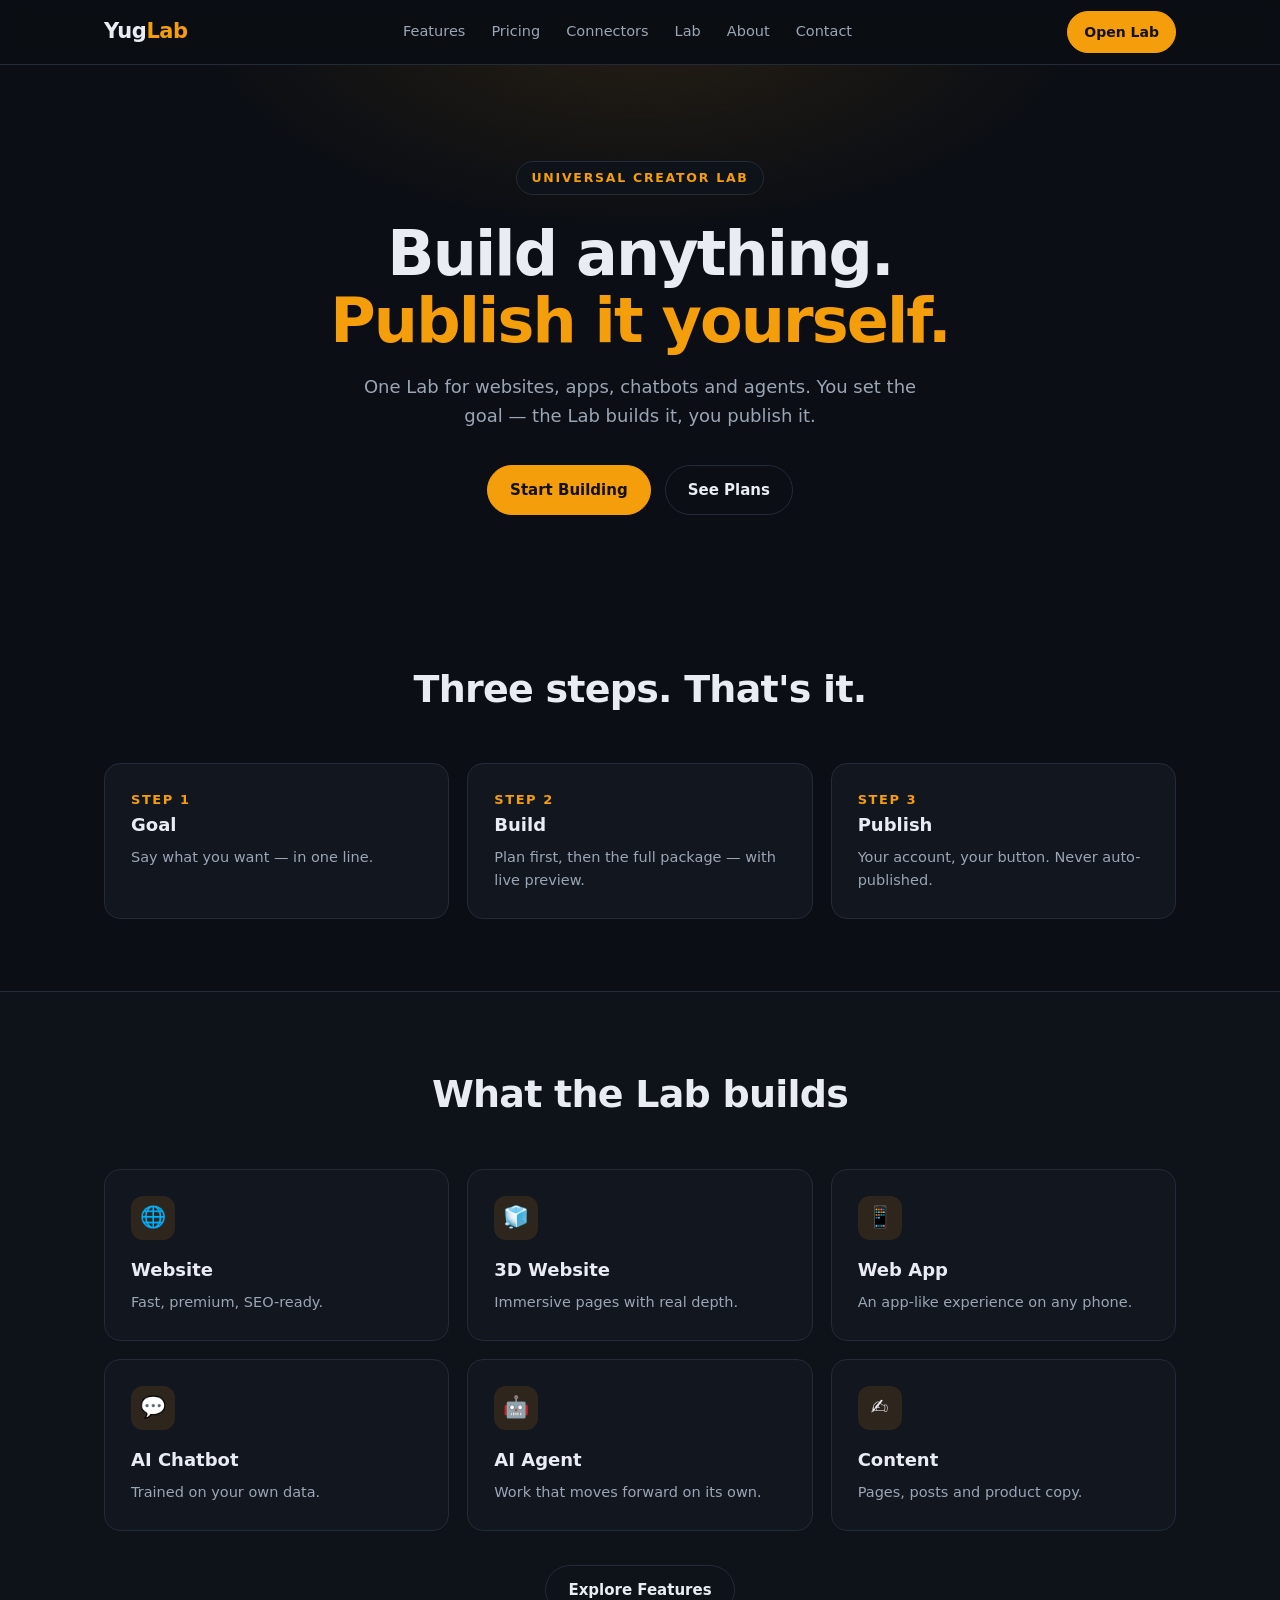
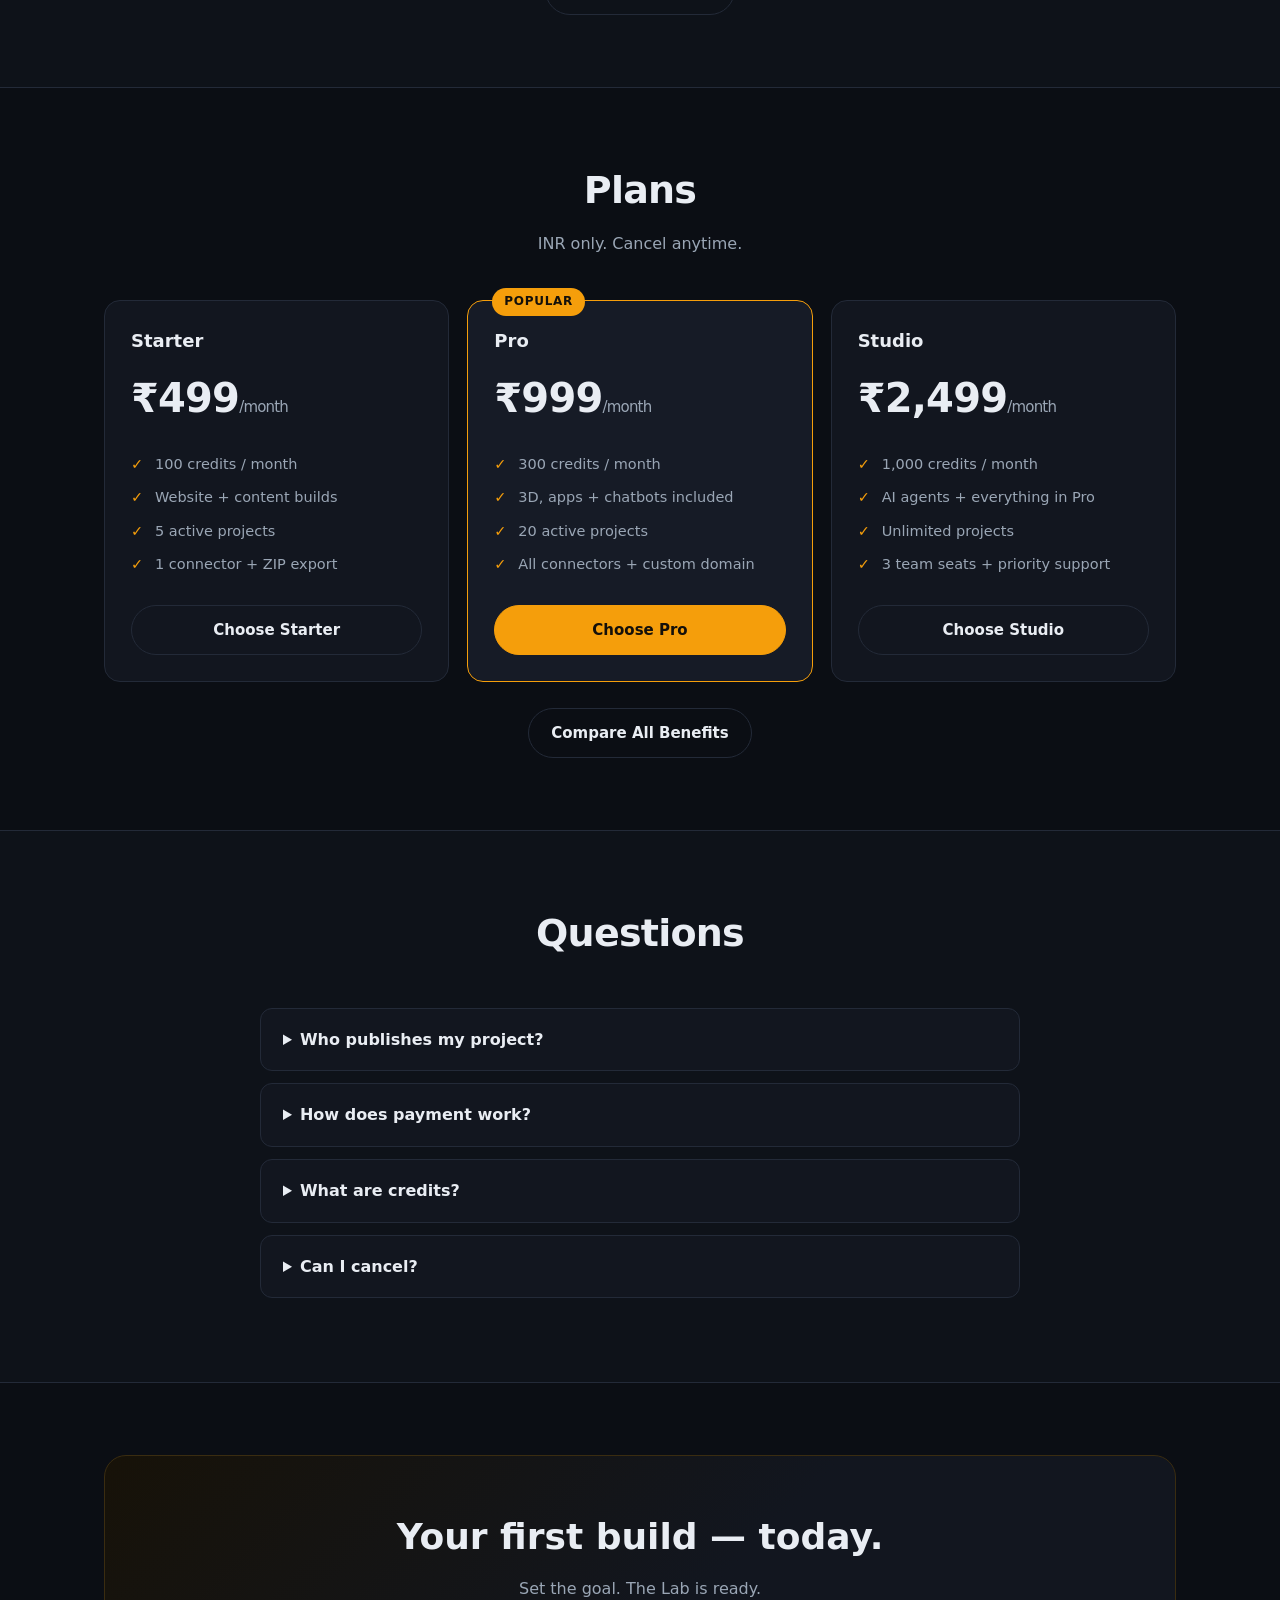
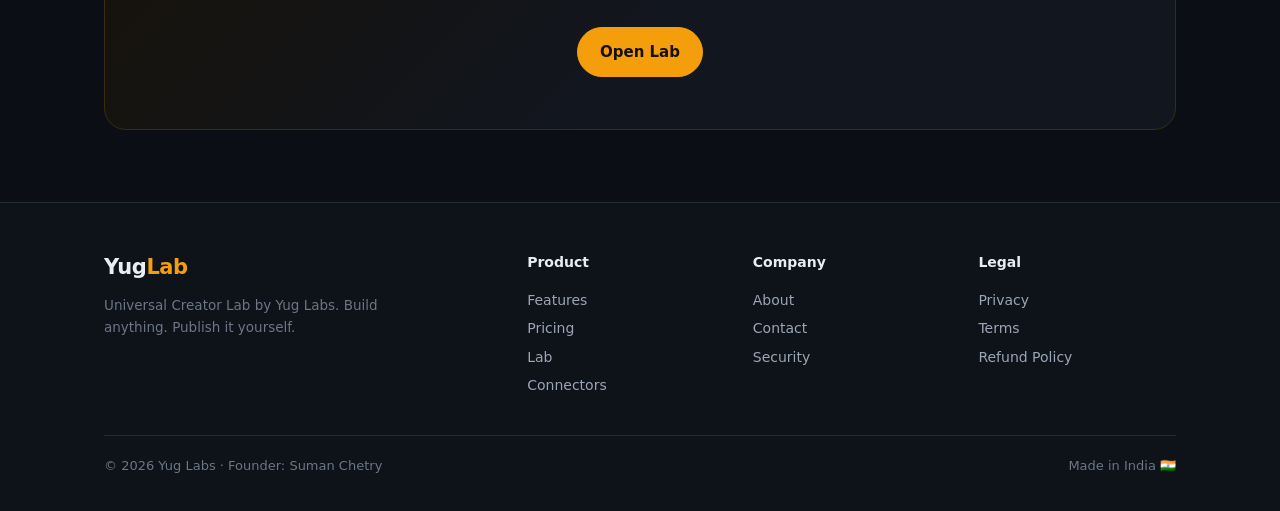
==== commit 7a64a553: "YugLab Lab-only site v2: 11 pages, full English, INR pricing (replaces single-file site)" ====
--- a/index.html
+++ b/index.html
@@ -1,1824 +1,114 @@
-<!doctype html>
+<!DOCTYPE html>
 <html lang="en">
-  <head>
-    <meta charset="utf-8" />
-    <meta name="viewport" content="width=device-width, initial-scale=1, viewport-fit=cover" />
-    <meta name="color-scheme" content="light" />
-    <meta name="description" content="Yug Labs — your own Lab workspace for planning work with AI help, plus ready websites, apps and chatbots built for you. Order by WhatsApp enquiry. Founded by Suman Chhetri, Guwahati, Assam, India." />
-    <meta name="theme-color" content="#ffffff" media="(prefers-color-scheme: dark)" />
-    <meta name="theme-color" content="#ffffff" media="(prefers-color-scheme: light)" />
-    <link rel="icon" href="data:," />
-    <title>Yug Labs — Lab Workspace, AI &amp; Store</title>
-    <link rel="preconnect" href="https://fonts.googleapis.com" />
-    <link rel="preconnect" href="https://fonts.gstatic.com" crossorigin />
-    <link href="https://fonts.googleapis.com/css2?family=Bricolage+Grotesque:opsz,wght@12..96,500;12..96,600;12..96,700;12..96,800&family=Manrope:wght@400;500;600;700;800&family=IBM+Plex+Mono:wght@500;600&display=swap" rel="stylesheet" />
-    <style>
-      :root{
-        --bg:#ffffff; --bg2:#f7f7f8; --surface:#ffffff; --surface2:#f7f7f8;
-        --ink:#111111; --muted:#5d5d5d; --faint:#8a8a8a;
-        --line:#e5e5e5; --line-soft:#ececec;
-        --gold:#111111; --gold-strong:#000000; --gold-soft:#f0f0f0;
-        --teal:#111111; --teal-deep:#111111; --teal-soft:#f0f0f0;
-        --navy:#111111; --wa:#22b358; --danger:#dc2626;
-        --radius:18px; --shadow:0 24px 50px -22px rgba(0,0,0,.18);
-        --glow:0 0 0 1px rgba(0,0,0,.14), 0 22px 44px -20px rgba(0,0,0,.16);
-      }
-      @media (prefers-color-scheme: dark){
-        :root{
-          --bg:#ffffff; --bg2:#f7f7f8; --surface:#ffffff; --surface2:#f7f7f8;
-          --ink:#111111; --muted:#5d5d5d; --faint:#8a8a8a;
-          --line:#e5e5e5; --line-soft:#ececec;
-          --gold:#111111; --gold-strong:#000000; --gold-soft:#f0f0f0;
-          --teal:#111111; --teal-deep:#111111; --teal-soft:#f0f0f0;
-          --navy:#111111;
-          --shadow:0 24px 50px -22px rgba(0,0,0,.18);
-          --glow:0 0 0 1px rgba(0,0,0,.14), 0 22px 44px -20px rgba(0,0,0,.16);
-        }
-      }
-      *{box-sizing:border-box}
-      html{scroll-behavior:smooth}
-      body{margin:0;background:var(--bg);color:var(--ink);font-family:"Manrope",system-ui,-apple-system,"Segoe UI",sans-serif;font-size:16.5px;line-height:1.6;padding-bottom:118px;overflow-x:hidden}
-      h1,h2,h3{font-family:"Bricolage Grotesque",sans-serif;line-height:1.12;margin:0;letter-spacing:-.015em}
-      p{margin:0}
-      a{color:var(--teal)}
-      .wrap{max-width:1200px;margin:0 auto;padding-left:22px;padding-right:22px}
-      section{scroll-margin-top:96px}
-      ::selection{background:var(--gold);color:#ffffff}
-      .progress{position:fixed;top:0;left:0;height:3px;width:0%;background:var(--gold);z-index:120}
-      /* header */
-      .site-head{position:sticky;top:0;z-index:100;background:color-mix(in srgb, var(--bg) 78%, transparent);backdrop-filter:blur(16px) saturate(1.4);-webkit-backdrop-filter:blur(16px) saturate(1.4);border-bottom:1px solid var(--line-soft)}
-      .head-in{display:flex;align-items:center;gap:14px;height:70px;flex-wrap:nowrap}
-      .brand{display:flex;align-items:center;gap:10px;text-decoration:none;color:var(--ink)}
-      .brand-mark{width:39px;height:39px;border-radius:11px;background:var(--navy);border:1px solid var(--line);display:grid;place-items:center;flex:none}
-      @media (prefers-color-scheme: dark){ .brand-mark{background:#111111} }
-      .brand-name{font-family:"Bricolage Grotesque",sans-serif;font-weight:800;font-size:21px;letter-spacing:-.02em;white-space:nowrap}
-      .main-nav{display:flex;gap:2px;margin-left:auto}
-      .main-nav a{color:var(--muted);text-decoration:none;font-weight:600;font-size:14.5px;padding:8px 11px;border-radius:9px;transition:color .2s,background .2s;white-space:nowrap;cursor:pointer}
-      .main-nav a:hover,.main-nav a.active{color:var(--ink);background:var(--surface2)}
-      .head-actions{display:flex;align-items:center;gap:9px;margin-left:4px;flex:none}
-      .btn{display:inline-flex;align-items:center;gap:8px;font-family:"Manrope",sans-serif;font-weight:700;font-size:15.5px;padding:12px 22px;border-radius:12px;border:1px solid transparent;cursor:pointer;text-decoration:none;line-height:1.2;text-align:center;transition:transform .25s ease, box-shadow .25s ease, background .2s, border-color .2s;position:relative;overflow:hidden}
-      .btn-gold{background:var(--gold);color:#ffffff}
-      .btn-gold:hover{transform:translateY(-2px);box-shadow:0 14px 28px -12px rgba(0,0,0,.25)}
-      .btn-gold::after{content:"";position:absolute;top:0;left:-70%;width:45%;height:100%;background:linear-gradient(100deg,transparent,rgba(255,255,255,.45),transparent);transform:skewX(-20deg);transition:left .55s ease}
-      .btn-gold:hover::after{left:120%}
-      .btn-ghost{background:transparent;color:var(--ink);border-color:var(--line)}
-      .btn-ghost:hover{border-color:var(--teal);color:var(--teal);transform:translateY(-2px)}
-      .btn-teal{background:var(--teal-deep);color:#fff}
-      .btn-teal:hover{transform:translateY(-2px);filter:brightness(1.12)}
-      .btn-wa{background:var(--wa);color:#fff}
-      .btn-wa:hover{filter:brightness(1.07);transform:translateY(-2px)}
-      .btn-sm{padding:9px 16px;font-size:14px;border-radius:10px}
-      .soon-pill{display:inline-block;vertical-align:middle;font-family:"IBM Plex Mono",monospace;font-size:9.5px;font-weight:600;letter-spacing:.07em;text-transform:uppercase;background:var(--gold);color:#ffffff;border-radius:999px;padding:2px 7px;margin-left:6px;white-space:nowrap}
-      .soon-banner{display:flex;gap:14px;align-items:flex-start;background:var(--gold-soft);border:1px solid color-mix(in srgb, var(--gold) 42%, transparent);border-radius:16px;padding:20px 22px}
-      .soon-banner svg{flex:none;margin-top:2px;color:var(--gold-strong)}
-      .soon-banner p{font-size:15.5px;color:var(--muted)} .soon-banner p b{color:var(--ink)}
-      a:focus-visible,button:focus-visible,input:focus-visible,select:focus-visible,textarea:focus-visible,summary:focus-visible{outline:2px solid var(--gold);outline-offset:2px;border-radius:6px}
-      @keyframes pulse{0%,100%{transform:scale(1);opacity:1}50%{transform:scale(1.55);opacity:.5}}
-      .burger{display:none;background:var(--surface);border:1px solid var(--line);border-radius:10px;width:42px;height:42px;cursor:pointer;place-items:center;color:var(--ink);flex:none}
-      .mnav{display:none;border-top:1px solid var(--line-soft);padding:10px 22px 16px}
-      .mnav.open{display:block}
-      .mnav a{display:block;padding:10px 6px;color:var(--ink);text-decoration:none;font-weight:600;border-bottom:1px solid var(--line-soft);cursor:pointer}
-      .mnav a:last-of-type{border-bottom:none}
-      /* pages */
-      .page{display:none}
-      .page.active{display:block;animation:pageIn .45s cubic-bezier(.22,.8,.3,1)}
-      @keyframes pageIn{from{opacity:0;transform:translateY(14px)}to{opacity:1;transform:none}}
-      .rv{opacity:0;transform:translateY(26px);transition:opacity .7s ease,transform .7s cubic-bezier(.22,.8,.3,1)}
-      .rv.in{opacity:1;transform:none}
-      .rv-d1{transition-delay:.08s}.rv-d2{transition-delay:.16s}.rv-d3{transition-delay:.24s}
-      /* hero */
-      .hero{padding:64px 0 44px;position:relative;background:radial-gradient(720px 380px at 88% -60px, rgba(242,163,60,.13), transparent 65%),radial-gradient(640px 360px at -80px 30%, rgba(45,212,191,.08), transparent 65%)}
-      @media (prefers-color-scheme: light){ .hero{background:radial-gradient(720px 380px at 88% -60px, rgba(201,122,18,.1), transparent 65%),radial-gradient(640px 360px at -80px 30%, rgba(13,122,106,.07), transparent 65%)} }
-      .hero-grid{display:grid;grid-template-columns:1.02fr .98fr;gap:48px;align-items:center}
-      .hero-eyebrow{display:inline-flex;align-items:center;gap:8px;font-family:"IBM Plex Mono",monospace;font-size:12px;font-weight:600;letter-spacing:.12em;text-transform:uppercase;color:var(--gold-strong);border:1px solid color-mix(in srgb, var(--gold) 40%, transparent);background:var(--gold-soft);padding:6px 13px;border-radius:999px;margin-bottom:22px}
-      .hero h1{font-size:clamp(36px,4.8vw,58px);font-weight:800}
-      .hero h1 .hl{color:var(--teal)} .hero h1 .hl2{color:var(--gold-strong)}
-      .hero-sub{margin-top:20px;font-size:18.5px;color:var(--muted);max-width:33em}
-      .hero-cta{display:flex;flex-wrap:wrap;gap:12px;margin-top:30px}
-      .hero-points{display:flex;flex-wrap:wrap;gap:8px 22px;margin-top:28px;color:var(--muted);font-size:14.5px;font-weight:600}
-      .hero-points span{display:inline-flex;align-items:center;gap:7px}
-      .hero-points svg{color:var(--teal);flex:none}
-      .dash{background:var(--surface);border:1px solid var(--line);border-radius:20px;box-shadow:var(--shadow);overflow:hidden;transition:transform .5s cubic-bezier(.22,.8,.3,1), box-shadow .5s;will-change:transform}
-      .dash:hover{box-shadow:var(--glow)}
-      .dash-bar{display:flex;align-items:center;gap:7px;padding:11px 15px;background:var(--surface2);border-bottom:1px solid var(--line-soft)}
-      .dash-bar i{width:10px;height:10px;border-radius:50%;background:var(--line);display:block}
-      .dash-url{margin-left:9px;font-family:"IBM Plex Mono",monospace;font-size:11.5px;color:var(--muted);background:var(--bg);border:1px solid var(--line-soft);border-radius:7px;padding:3px 11px;display:inline-flex;align-items:center;gap:6px}
-      .dash-url b{color:var(--teal);font-weight:600}
-      .dash-body{display:grid;grid-template-columns:128px 1fr;min-height:308px}
-      .dash-side{border-right:1px solid var(--line-soft);padding:15px 12px;display:flex;flex-direction:column;gap:5px;background:color-mix(in srgb, var(--surface2) 55%, transparent)}
-      .dash-side .ds-label{font-family:"IBM Plex Mono",monospace;font-size:9.5px;letter-spacing:.1em;text-transform:uppercase;color:var(--faint);margin:6px 4px 3px}
-      .ds-item{font-size:12.5px;font-weight:600;color:var(--muted);padding:6px 9px;border-radius:8px;display:flex;align-items:center;gap:7px}
-      .ds-item.on{background:var(--gold-soft);color:var(--gold-strong)}
-      .ds-item .pip{width:6px;height:6px;border-radius:50%;background:currentColor;flex:none;opacity:.7}
-      .dash-main{padding:17px 18px}
-      .dash-main .dm-head{display:flex;align-items:center;justify-content:space-between;gap:10px;margin-bottom:13px}
-      .dm-title{font-family:"Bricolage Grotesque",sans-serif;font-weight:700;font-size:16.5px}
-      .illus-banner{display:flex;align-items:center;justify-content:center;gap:8px;background:var(--gold);color:#ffffff;font-family:"IBM Plex Mono",monospace;font-size:11.5px;font-weight:600;letter-spacing:.09em;text-transform:uppercase;text-align:center;padding:8px 12px;border-bottom:1px solid rgba(0,0,0,.18);line-height:1.45}
-      .dm-preview{border:1px solid var(--line-soft);border-radius:12px;padding:13px 14px;background:var(--bg2)}
-      .dm-preview .pv-title{font-family:"Bricolage Grotesque",sans-serif;font-weight:700;font-size:14.5px}
-      .dm-preview .pv-sub{font-size:11.5px;color:var(--muted);margin-top:1px}
-      .dm-preview .pv-btn{display:inline-block;margin-top:8px;font-size:10.5px;font-weight:700;background:var(--gold);color:#ffffff;padding:4px 11px;border-radius:999px}
-      .dm-row{display:flex;gap:8px;margin-top:9px}
-      .dm-tile{flex:1;border:1px solid var(--line-soft);border-radius:9px;padding:8px 9px;font-size:10.5px;font-weight:700;background:var(--surface)}
-      .dm-tile small{display:block;font-weight:600;color:var(--faint);font-size:9.5px;margin-top:1px}
-      .dm-credits{margin-top:13px;display:flex;align-items:center;gap:12px}
-      .dm-credits .cr-num{font-family:"IBM Plex Mono",monospace;font-weight:600;font-size:13px;color:var(--gold-strong);white-space:nowrap}
-      .cr-bar{flex:1;height:7px;border-radius:99px;background:var(--line-soft);overflow:hidden}
-      .cr-bar i{display:block;height:100%;width:64%;border-radius:99px;background:var(--gold)}
-      .dm-credits small{font-size:11px;color:var(--faint)}
-      .hero-art{position:relative}
-      .art-chip{position:absolute;display:flex;align-items:center;gap:9px;background:var(--surface);border:1px solid var(--line);border-radius:13px;box-shadow:var(--shadow);padding:10px 14px;font-size:13.5px;font-weight:700;z-index:2}
-      .art-chip small{display:block;font-weight:600;color:var(--muted);font-size:11.5px}
-      .chip-lab{left:-16px;bottom:30px}
-      /* sections */
-      .sec{padding:72px 0}
-      .sec-alt{background:var(--bg2);border-top:1px solid var(--line-soft);border-bottom:1px solid var(--line-soft)}
-      .sec-head{max-width:46em;margin-bottom:36px}
-      .kicker{font-family:"IBM Plex Mono",monospace;font-size:11.5px;font-weight:600;letter-spacing:.14em;text-transform:uppercase;color:var(--gold-strong);display:block;margin-bottom:12px}
-      .sec-head h2{font-size:clamp(27px,3.4vw,38px);font-weight:700}
-      .sec-head p{margin-top:13px;color:var(--muted);font-size:17px}
-      .lift{transition:transform .35s cubic-bezier(.22,.8,.3,1), box-shadow .35s, border-color .35s}
-      .lift:hover{transform:translateY(-6px);border-color:color-mix(in srgb, var(--gold) 55%, var(--line));box-shadow:var(--shadow)}
-      .paths{display:grid;grid-template-columns:1fr 1fr;gap:20px}
-      .path-card{background:var(--surface);border:1px solid var(--line);border-radius:var(--radius);padding:30px;display:flex;flex-direction:column;gap:14px}
-      .path-card.featured{border:2px solid var(--gold)}
-      .path-tag{align-self:flex-start;font-family:"IBM Plex Mono",monospace;font-size:11.5px;font-weight:600;letter-spacing:.08em;text-transform:uppercase;padding:4px 11px;border-radius:999px}
-      .tag-sub{background:var(--gold-soft);color:var(--gold-strong)}
-      .tag-once{background:var(--teal-soft);color:var(--teal)}
-      .path-card h3{font-size:23px}
-      .path-card p{color:var(--muted)}
-      .path-price{font-family:"Bricolage Grotesque",sans-serif;font-size:19px;font-weight:700}
-      .path-price small{font-family:"Manrope",sans-serif;font-size:13.5px;color:var(--muted);font-weight:600}
-      .tick-list{list-style:none;margin:0;padding:0;display:grid;gap:9px}
-      .tick-list li{display:flex;gap:10px;align-items:flex-start;font-size:15.5px}
-      .tick-list svg{color:var(--teal);flex:none;margin-top:3px}
-      .path-card .btn{margin-top:auto;align-self:flex-start}
-      .stack{display:grid;gap:22px;max-width:880px}
-      .stack-card{background:var(--surface);border:1px solid var(--line);border-radius:20px;padding:30px 32px;display:grid;grid-template-columns:86px 1fr;gap:24px;align-items:start;box-shadow:0 18px 36px -20px rgba(0,0,0,.5)}
-      .stack-card .st-num{font-family:"Bricolage Grotesque",sans-serif;font-size:52px;font-weight:800;line-height:1;color:var(--gold-strong)}
-      .stack-card h3{font-size:22px;margin-bottom:8px}
-      .stack-card p{color:var(--muted);max-width:38em}
-      .stack-card .st-meta{margin-top:13px;display:flex;flex-wrap:wrap;gap:8px}
-      .st-chip{font-size:12.5px;font-weight:700;border:1px solid var(--line);border-radius:999px;padding:4px 11px;color:var(--muted)}
-      @media (min-width:861px){ .stack-card{position:sticky} .stack-card:nth-child(1){top:96px} .stack-card:nth-child(2){top:118px} .stack-card:nth-child(3){top:140px} .stack-card:nth-child(4){top:162px} }
-      .svc-grid{display:grid;grid-template-columns:repeat(3,1fr);gap:16px}
-      .svc{background:var(--surface);border:1px solid var(--line);border-radius:var(--radius);padding:25px;display:flex;flex-direction:column;gap:11px}
-      .svc-icon{width:45px;height:45px;border-radius:12px;background:var(--teal-soft);color:var(--teal);display:grid;place-items:center}
-      .svc h3{font-size:18.5px}
-      .svc p{color:var(--muted);font-size:15px;flex:1}
-      .svc-link{font-weight:700;font-size:14.5px;cursor:pointer}
-      /* showcase */
-      .show-row{display:grid;grid-template-columns:1fr 1fr;gap:44px;align-items:start;padding:38px 0;border-top:1px solid var(--line-soft)}
-      .show-row:first-of-type{border-top:none;padding-top:6px}
-      .show-text h3{font-size:clamp(22px,2.6vw,29px)}
-      .show-text p{color:var(--muted);margin-top:13px;max-width:32em}
-      .show-text .tick-list{margin-top:17px}
-      .show-visual{position:relative}
-      @media (min-width:861px){ .show-visual{position:sticky;top:104px} .show-row.flip .show-visual{order:2} .show-row.flip .show-text{order:1} }
-      .browser{border:1px solid var(--line);border-radius:16px;overflow:hidden;background:var(--surface);box-shadow:var(--shadow)}
-      .browser-bar{display:flex;align-items:center;gap:6px;background:var(--surface2);padding:9px 13px;border-bottom:1px solid var(--line-soft)}
-      .browser-bar i{width:9px;height:9px;border-radius:50%;background:var(--line);display:block}
-      .browser-url{margin-left:8px;font-family:"IBM Plex Mono",monospace;font-size:11px;color:var(--muted);background:var(--bg);border:1px solid var(--line-soft);border-radius:6px;padding:2px 9px;white-space:nowrap;overflow:hidden;text-overflow:ellipsis}
-      .mock{padding:20px;position:relative;overflow:hidden;min-height:196px}
-      .mock .m-title{font-family:"Bricolage Grotesque",sans-serif;font-weight:700;font-size:19px}
-      .mock .m-sub{font-size:12.5px;margin-top:2px}
-      .mock .m-btn{display:inline-block;margin-top:11px;font-size:11.5px;font-weight:700;padding:6px 13px;border-radius:999px}
-      .mock .m-row{display:flex;gap:8px;margin-top:13px}
-      .mock .m-tile{flex:1;border-radius:9px;padding:9px;font-size:10.5px;font-weight:700;line-height:1.4}
-      .mock-salon{background:#faf1ea;color:#4a2c22} .mock-salon .m-sub{color:#8a6252} .mock-salon .m-btn{background:#b4593b;color:#fff} .mock-salon .m-tile{background:#fff;border:1px solid #ecd9cd}
-      .mock-cafe{background:#f7ead9;color:#43302a} .mock-cafe .m-sub{color:#7d5f43} .mock-cafe .m-btn{background:#c97b2d;color:#fff} .mock-cafe .m-tile{background:#fff8ee;border:1px solid #e6cf9f}
-      .mock-gym{background:#101418;color:#e8f0e9} .mock-gym .m-sub{color:#9fb3a4} .mock-gym .m-btn{background:#b7e04a;color:#131a05} .mock-gym .m-tile{background:#1b222a;border:1px solid #2c3641;color:#cfe3d2}
-      /* pricing */
-      .credit-box{display:flex;gap:14px;align-items:flex-start;background:var(--surface);border:1px solid var(--line);border-left:4px solid var(--gold);border-radius:14px;padding:18px 20px;margin-bottom:30px}
-      .credit-box svg{flex:none;margin-top:2px;color:var(--gold-strong)}
-      .credit-box p{font-size:15.5px;color:var(--muted)} .credit-box p b{color:var(--ink)}
-      .tip{position:relative;border-bottom:2px dotted var(--gold);cursor:help;color:var(--ink);font-weight:700}
-      .tip::after{content:attr(data-tip);position:absolute;left:50%;bottom:calc(100% + 10px);transform:translateX(-50%) translateY(4px);width:230px;background:var(--navy);color:#eef2f8;border:1px solid var(--line);border-radius:11px;padding:10px 12px;font-size:12.5px;font-weight:600;line-height:1.45;opacity:0;pointer-events:none;transition:opacity .2s,transform .2s;z-index:40;box-shadow:var(--shadow);text-align:left}
-      @media (prefers-color-scheme: dark){ .tip::after{background:#111111} }
-      .tip:hover::after,.tip:focus::after{opacity:1;transform:translateX(-50%) translateY(0)}
-      .price-grid{display:grid;grid-template-columns:repeat(4,1fr);gap:16px;align-items:stretch}
-      .price-grid.three{grid-template-columns:repeat(3,1fr)}
-      .price-card{background:var(--surface);border:1px solid var(--line);border-radius:var(--radius);padding:26px 23px;display:flex;flex-direction:column;gap:12px;position:relative}
-      .price-card.popular{border:2px solid var(--gold);box-shadow:var(--glow)}
-      .pop-chip{position:absolute;top:-13px;left:20px;background:var(--gold);color:#ffffff;font-family:"IBM Plex Mono",monospace;font-size:10.5px;font-weight:600;letter-spacing:.06em;text-transform:uppercase;padding:4px 11px;border-radius:999px}
-      .price-card h3{font-size:19px}
-      .plan-for{font-size:13.5px;color:var(--faint);min-height:2.6em}
-      .price-amt{font-family:"Bricolage Grotesque",sans-serif;font-size:37px;font-weight:800;letter-spacing:-.02em;line-height:1.05}
-      .price-amt small{font-size:14.5px;font-weight:600;color:var(--muted);font-family:"Manrope",sans-serif}
-      .price-amt.custom{font-size:29px;padding:5px 0}
-      .plan-credits{display:flex;gap:8px;flex-wrap:wrap}
-      .cr-pill{font-family:"IBM Plex Mono",monospace;font-size:11.5px;font-weight:600;background:var(--gold-soft);color:var(--gold-strong);border:1px solid color-mix(in srgb, var(--gold) 35%, transparent);padding:4px 10px;border-radius:999px}
-      .cr-pill.alt{background:var(--teal-soft);color:var(--teal);border-color:color-mix(in srgb, var(--teal) 35%, transparent)}
-      .price-card .tick-list li{font-size:14.5px}
-      .price-card .btn{margin-top:auto;justify-content:center}
-      .price-sub{font-size:13.5px;color:var(--faint)}
-      .pay-strip{display:grid;grid-template-columns:repeat(3,1fr);gap:16px;margin-top:30px}
-      .pay-card{background:var(--surface);border:1px solid var(--line);border-radius:var(--radius);padding:22px}
-      .pay-card h3{font-size:17px;margin-bottom:7px}
-      .pay-card p{color:var(--muted);font-size:14.5px}
-      .pay-card .pay-tag{display:inline-block;font-family:"IBM Plex Mono",monospace;font-size:10.5px;font-weight:600;letter-spacing:.06em;text-transform:uppercase;padding:3px 9px;border-radius:999px;background:var(--teal-soft);color:var(--teal);margin-bottom:11px}
-      .pay-card .pay-tag.soon{background:var(--gold-soft);color:var(--gold-strong)}
-      .illus-badge{position:absolute;top:12px;right:12px;z-index:3;background:var(--gold);color:#ffffff;font-family:"IBM Plex Mono",monospace;font-size:11px;font-weight:600;letter-spacing:.14em;text-transform:uppercase;padding:4px 11px;border-radius:999px;border:1px solid rgba(0,0,0,.2);box-shadow:0 8px 16px -8px rgba(0,0,0,.45)}
-      .cmp-wrap{margin-top:38px;border:1px solid var(--line);border-radius:16px;overflow:hidden;background:var(--surface)}
-      .cmp-wrap h3{font-size:18px;padding:20px 22px 4px}
-      .cmp-wrap .cmp-sub{padding:0 22px 14px;color:var(--muted);font-size:14px}
-      table.cmp{width:100%;border-collapse:collapse;font-size:14.5px}
-      table.cmp th,table.cmp td{padding:12px 16px;text-align:left;border-top:1px solid var(--line-soft);vertical-align:top}
-      table.cmp thead th{border-top:none;background:var(--surface2);font-family:"Bricolage Grotesque",sans-serif;font-size:15.5px}
-      table.cmp thead th.pop{color:var(--gold-strong)}
-      table.cmp td:first-child,table.cmp th:first-child{font-weight:700;white-space:nowrap}
-      table.cmp td{color:var(--muted)} table.cmp td b{color:var(--ink)}
-      .cmp-scroll{overflow-x:auto}
-      .wf-note{display:flex;gap:11px;align-items:flex-start;background:var(--teal-soft);border:1px solid color-mix(in srgb, var(--teal) 35%, transparent);border-radius:13px;padding:15px 18px;font-size:14.5px;color:var(--muted);margin-bottom:26px}
-      .wf-note svg{flex:none;margin-top:2px;color:var(--teal)} .wf-note b{color:var(--ink)}
-      /* chatbot strip */
-      .chat-strip{background:var(--surface);border:1px solid var(--line);border-radius:24px;padding:36px;display:grid;grid-template-columns:.95fr 1.05fr;gap:36px;align-items:center}
-      .chat-strip h2{font-size:clamp(24px,3vw,33px)}
-      .chat-strip-sub{color:var(--muted);margin-top:12px}
-      .chat-try{background:var(--bg2);border:1px solid var(--line-soft);border-radius:15px;padding:21px}
-      .chat-try h3{font-size:14px;font-family:"IBM Plex Mono",monospace;font-weight:600;letter-spacing:.06em;text-transform:uppercase;margin-bottom:14px}
-      .try-chips{display:flex;flex-wrap:wrap;gap:8px}
-      .try-chip{background:var(--surface);border:1px solid var(--line);color:var(--ink);border-radius:999px;font-size:13.5px;font-weight:600;padding:6px 12px;cursor:pointer;transition:border-color .2s,color .2s;font-family:inherit}
-      .try-chip:hover{border-color:var(--gold);color:var(--gold-strong)}
-      .chat-try p{margin-top:14px;font-size:14px;color:var(--muted)}
-      /* faq / forms / legal */
-      .faq-list{display:grid;gap:12px;max-width:840px}
-      details.faq{background:var(--surface);border:1px solid var(--line);border-radius:13px;padding:4px 21px;transition:border-color .25s}
-      details.faq:hover{border-color:color-mix(in srgb, var(--gold) 45%, var(--line))}
-      details.faq summary{cursor:pointer;font-weight:700;font-size:16.5px;padding:15px 0;list-style:none;display:flex;justify-content:space-between;align-items:center;gap:12px}
-      details.faq summary::-webkit-details-marker{display:none}
-      details.faq summary .pm{color:var(--gold-strong);font-size:22px;font-weight:600;line-height:1;transition:transform .25s}
-      details.faq[open ] summary .pm{transform:rotate(45deg)}
-      details.faq p{color:var(--muted);padding:0 0 17px;font-size:15.5px}
-      .contact-grid{display:grid;grid-template-columns:.9fr 1.1fr;gap:20px;align-items:stretch}
-      .contact-card{background:var(--surface);border:1px solid var(--line);border-radius:var(--radius);padding:27px}
-      .contact-card h3{font-size:20px;margin-bottom:10px}
-      .contact-card p{color:var(--muted);font-size:15px}
-      .contact-card .btn{margin-top:16px}
-      .detail-list{list-style:none;margin:16px 0 0;padding:0;display:grid;gap:12px}
-      .detail-list li{display:flex;gap:12px;align-items:flex-start;font-size:15px}
-      .detail-list svg{color:var(--gold-strong);flex:none;margin-top:3px}
-      .detail-list b{display:block;font-size:13px;font-family:"IBM Plex Mono",monospace;letter-spacing:.06em;text-transform:uppercase;color:var(--faint);font-weight:600}
-      .enquiry-form{display:grid;gap:12px;margin-top:6px}
-      .enquiry-form label{font-size:13.5px;font-weight:700;display:grid;gap:6px}
-      .enquiry-form input,.enquiry-form select,.enquiry-form textarea{font:inherit;font-size:15px;padding:11px 13px;border-radius:10px;border:1px solid var(--line);background:var(--bg);color:var(--ink);width:100%}
-      .enquiry-form textarea{resize:vertical;min-height:74px}
-      .form-row{display:flex;flex-wrap:wrap;gap:10px;align-items:center}
-      .form-note{font-size:13px;color:var(--faint)}
-      .order-out{display:none;margin-top:14px;background:var(--bg2);border:1px solid var(--line);border-radius:12px;padding:16px}
-      .order-out.show{display:block}
-      .order-out pre{white-space:pre-wrap;font-family:"IBM Plex Mono",monospace;font-size:13px;margin:0 0 12px;color:var(--ink)}
-      .legal{max-width:820px}
-      .legal h2{font-size:clamp(28px,3.6vw,40px);margin-bottom:10px}
-      .legal .updated{color:var(--faint);font-size:14px;margin-bottom:30px}
-      .legal h3{font-size:19px;margin:28px 0 9px}
-      .legal p,.legal li{color:var(--muted);font-size:15.5px}
-      .legal ul{margin:8px 0 0;padding-left:20px;display:grid;gap:6px}
-      .page-hero{padding:56px 0 8px}
-      .page-hero h1{font-size:clamp(32px,4.4vw,50px);font-weight:800;max-width:20em}
-      .page-hero p{margin-top:16px;color:var(--muted);font-size:18px;max-width:38em}
-      .about-grid{display:grid;grid-template-columns:.85fr 1.15fr;gap:24px;align-items:start}
-      .founder-card{background:var(--surface);border:1px solid var(--line);border-radius:var(--radius);padding:28px}
-      .founder-card .fc-role{font-family:"IBM Plex Mono",monospace;font-size:11.5px;font-weight:600;letter-spacing:.1em;text-transform:uppercase;color:var(--gold-strong)}
-      .founder-card h3{font-size:24px;margin:8px 0 10px}
-      .founder-card p{color:var(--muted);font-size:15px}
-      footer.site-foot{background:#ffffff;color:#5d5d5d;border-top:1px solid #e5e5e5;box-shadow:none}
-      .foot-grid{display:flex;flex-direction:column;align-items:center;text-align:center;gap:26px;padding:44px 0 26px}
-      .foot-grid h3{color:#111111;font-size:13.5px;font-family:"IBM Plex Mono",monospace;font-weight:600;letter-spacing:.07em;text-transform:uppercase;margin-bottom:14px}
-      .foot-grid ul{list-style:none;margin:0;padding:0;display:flex;flex-wrap:wrap;justify-content:center;gap:8px 22px;font-size:14.5px}
-      .foot-grid a{color:#5d5d5d;text-decoration:none;cursor:pointer;transition:color .2s}
-      .to-top{color:#5d5d5d;text-decoration:none;cursor:pointer;font-weight:700;margin-left:auto;transition:color .2s}
-      .to-top:hover{color:var(--gold-strong)}
-      .foot-grid a:hover{color:var(--gold-strong)}
-      .foot-brand{text-align:center}.foot-brand p{font-size:14.5px;margin-top:12px;max-width:26em;color:#5d5d5d}
-      .foot-bottom{border-top:1px solid #e5e5e5;padding:20px 0 28px;display:flex;flex-wrap:wrap;align-items:center;gap:8px 22px;font-size:13px;color:#5d5d5d}
-      /* floating dock */
-      .dock{position:fixed;right:16px;bottom:max(18px, env(safe-area-inset-bottom));z-index:105;display:flex;align-items:flex-end;gap:12px}
-      .dock-wa{display:inline-flex;align-items:center;gap:8px;background:var(--wa);color:#fff;font-weight:700;font-size:14.5px;padding:12px 17px;border-radius:999px;box-shadow:0 12px 26px -10px rgba(20,90,45,.55);text-decoration:none;border:none;cursor:pointer;transition:transform .25s;font-family:inherit}
-      .dock-wa:hover{transform:translateY(-2px)}
-      .toast{position:fixed;left:50%;bottom:24px;transform:translateX(-50%) translateY(20px);background:#0c1526;color:#fff;font-size:14.5px;font-weight:600;border:1px solid #2b3d63;padding:11px 18px;border-radius:12px;z-index:210;opacity:0;pointer-events:none;transition:opacity .3s ease,transform .3s ease;max-width:calc(100vw - 32px);text-align:center}
-      .toast.show{opacity:1;transform:translateX(-50%) translateY(0)}
-      /* store badges */
-      .store-flag{position:absolute;top:12px;right:12px;z-index:3;background:#b91c1c;color:#fff;font-family:"IBM Plex Mono",monospace;font-size:11px;font-weight:600;letter-spacing:.12em;text-transform:uppercase;padding:4px 11px;border-radius:999px;box-shadow:0 8px 16px -8px rgba(0,0,0,.45)}
-      .store-note{display:flex;gap:11px;align-items:flex-start;background:var(--gold-soft);border:1px solid color-mix(in srgb, var(--gold) 40%, transparent);border-radius:13px;padding:15px 18px;font-size:14.5px;color:var(--muted);margin-bottom:8px}
-      .store-note svg{flex:none;margin-top:2px;color:var(--gold-strong)} .store-note b{color:var(--ink)}
-      /* assistant chat panel */
-      .dock-chat{display:inline-flex;align-items:center;gap:8px;background:#0c1526;color:#fff;font-weight:700;font-size:14.5px;padding:12px 17px;border-radius:999px;box-shadow:0 12px 26px -10px rgba(0,0,0,.55);border:1px solid #2b3d63;cursor:pointer;font-family:inherit;transition:transform .25s,border-color .2s}
-      .dock-chat:hover{transform:translateY(-2px);border-color:var(--gold)}
-      .chat-panel{position:fixed;right:16px;bottom:106px;z-index:115;width:min(386px,calc(100vw - 24px));height:min(520px,88vh);height:min(520px,calc(100dvh - 160px));background:var(--surface);border:1px solid var(--line);border-radius:18px;box-shadow:var(--shadow);display:flex;flex-direction:column;overflow:hidden}
-      .chat-panel[hidden]{display:none}
-      .chat-head{display:flex;align-items:flex-start;gap:10px;padding:15px 16px 12px;border-bottom:1px solid var(--line-soft);background:var(--surface2)}
-      .chat-head h3{font-size:16.5px}
-      .chat-head p{font-size:12px;color:var(--muted);margin-top:2px;line-height:1.45}
-      .chat-close{margin-left:auto;background:var(--bg);border:1px solid var(--line);color:var(--ink);width:29px;height:29px;border-radius:8px;cursor:pointer;font-size:16px;line-height:1;flex:none}
-      .chat-log{flex:1;overflow-y:auto;padding:14px 14px 8px;display:flex;flex-direction:column;gap:9px}
-      .msg{max-width:87%;padding:9px 12px;border-radius:13px;font-size:14.5px;line-height:1.55;overflow-wrap:anywhere}
-      .msg.bot{background:var(--bg2);border:1px solid var(--line-soft);align-self:flex-start;border-bottom-left-radius:5px;color:var(--ink)}
-      .msg.user{background:var(--gold);color:#ffffff;font-weight:600;align-self:flex-end;border-bottom-right-radius:5px}
-      .chat-chips{display:flex;flex-wrap:wrap;gap:7px;padding:6px 14px 10px}
-      .ask-chip{background:var(--bg);border:1px solid var(--line);color:var(--ink);border-radius:999px;font-size:12.5px;font-weight:600;padding:5px 11px;cursor:pointer;transition:border-color .2s}
-      .ask-chip:hover{border-color:var(--gold);color:var(--gold-strong)}
-      .chat-form{display:flex;gap:8px;padding:11px 12px;border-top:1px solid var(--line-soft);align-items:center;background:var(--surface)}
-      .chat-form input{flex:1;font:inherit;font-size:14.5px;padding:10px 12px;border-radius:10px;border:1px solid var(--line);background:var(--bg);color:var(--ink);min-width:0}
-      .chat-send{background:var(--gold);color:#ffffff;border:none;font-family:inherit;font-weight:700;font-size:14.5px;padding:11px 15px;border-radius:10px;cursor:pointer;flex:none}
-      @media (max-width:1180px){ .main-nav a{padding:8px 8px;font-size:14px} }
-      @media (max-width:1080px){ .price-grid{grid-template-columns:1fr 1fr} .price-grid.three{grid-template-columns:1fr 1fr} .price-card.popular{order:-1} .main-nav .soon-pill{display:none} }
-      @media (max-width:1020px){ .hero-grid{grid-template-columns:1fr;gap:36px} .svc-grid,.pay-strip{grid-template-columns:1fr 1fr} .chat-strip{grid-template-columns:1fr} .foot-grid{grid-template-columns:1fr 1fr} .chip-lab{left:6px} .show-row{grid-template-columns:1fr;gap:24px} .about-grid{grid-template-columns:1fr} }
-      @media (max-width:760px){
-        .main-nav{display:none} .head-actions .btn{display:none} .burger{display:grid} .head-in{gap:9px} .brand-name{font-size:18px}
-        .paths,.svc-grid,.pay-strip,.price-grid,.price-grid.three,.contact-grid{grid-template-columns:1fr}
-        .hero{padding-top:40px} .sec{padding:52px 0} .chat-strip{padding:25px}
-        .stack-card{grid-template-columns:1fr;gap:8px;padding:25px} .stack-card .st-num{font-size:38px}
-        .dash-body{grid-template-columns:1fr} .dash-side{display:none}
-        .dock-wa span.wa-text{display:none} .dock-wa{padding:12px 14px}
-        .dock-chat span.chat-text{display:none} .dock-chat{padding:12px 14px}
-        .chat-panel{right:12px;bottom:96px}
-        .dock{right:10px;bottom:max(16px, env(safe-area-inset-bottom));max-width:calc(100vw - 20px)}
-        .tip::after{width:190px;left:auto;right:-30px;transform:translateY(4px)} .tip:hover::after,.tip:focus::after{transform:translateY(0)}
-        table.cmp td:first-child,table.cmp th:first-child{white-space:normal}
-        .foot-brand{grid-column:1 / -1}
-        .to-top{margin-left:0}
-        .cmp-scroll{overflow-x:visible}
-        table.cmp,table.cmp tbody,table.cmp tr,table.cmp td{display:block;width:100%}
-        table.cmp thead{display:none}
-        table.cmp tr{padding:10px 0 12px;border-top:1px solid var(--line-soft)}
-        table.cmp td{display:flex;justify-content:space-between;align-items:baseline;gap:14px;border-top:none;padding:5px 16px;text-align:right}
-        table.cmp td:first-child{display:block;text-align:left;font-size:15.5px;color:var(--ink);padding-top:2px;padding-bottom:3px}
-        table.cmp td[data-label]::before{content:attr(data-label);font-weight:700;color:var(--faint);font-size:13px;text-align:left;flex:none}
-      }
-      @media (prefers-reduced-motion: reduce){ html{scroll-behavior:auto} .rv{opacity:1;transform:none;transition:none} .page.active{animation:none} .btn,.lift,.dash{transition:none} .btn-gold::after{display:none} }
-    
-    .store-hero{text-align:center}
-    .store-hero h1{font-size:64px;letter-spacing:.08em}
-    .store-grid{display:grid;grid-template-columns:repeat(4,1fr);gap:16px}
-    .store-card{background:var(--surface);border:1px solid var(--line);border-radius:16px;padding:14px;display:flex;flex-direction:column;gap:10px}
-    .store-card h3{font-size:18px;line-height:1.25}
-    .store-card p{font-size:14px;color:var(--muted)}
-    .store-thumb{height:180px;border-radius:12px;display:flex;align-items:center;justify-content:center;font-weight:700;font-size:15px;text-align:center;padding:10px}
-    .th-salon{background:#2a2010;color:#f2a33c}
-    .th-cafe{background:#2b1d12;color:#ffb84f}
-    .th-gym{background:#101828;color:#eef2f8}
-    .th-soon{background:#f0f0f0;color:#5d5d5d}
-    .store-price{font-weight:700;font-size:14px}
-    .store-btns{display:flex;gap:8px;margin-top:auto}
-    .store-btns .btn{flex:1;min-height:42px;padding:0 10px;font-size:14px}
-    .store-sec{margin-top:48px;text-align:center}
-    .store-sec h2{text-align:center}
-    .store-sec .store-grid{text-align:left}
+<head>
+<meta charset="UTF-8">
+<meta name="viewport" content="width=device-width, initial-scale=1.0">
+<title>YugLab — Build Anything. Publish It Yourself.</title>
+<meta name="description" content="YugLab is a Universal Creator Lab. Describe your goal, the Lab builds it — website, app, chatbot, agent — and you publish it yourself, on your own account.">
+<link rel="canonical" href="https://yuglab.online/">
+<meta property="og:type" content="website">
+<meta property="og:site_name" content="YugLab">
+<meta property="og:title" content="YugLab — Build Anything. Publish It Yourself.">
+<meta property="og:description" content="One Lab for websites, apps, chatbots and agents. Your account. Your button.">
+<meta property="og:url" content="https://yuglab.online/">
+<meta name="twitter:card" content="summary">
+<link rel="icon" href="data:image/svg+xml,%3Csvg xmlns='http://www.w3.org/2000/svg' viewBox='0 0 64 64'%3E%3Crect width='64' height='64' rx='14' fill='%23F59E0B'/%3E%3Cpath d='M18 16l14 20 14-20h-9l-5 8-5-8z' fill='%2314100a'/%3E%3Crect x='29' y='38' width='6' height='12' fill='%2314100a'/%3E%3C/svg%3E">
+<link rel="stylesheet" href="styles.css">
+<script type="application/ld+json">{"@context":"https://schema.org","@type":"Organization","name":"YugLab","url":"https://yuglab.online/","email":"admin@yuglab.online","founder":{"@type":"Person","name":"Suman Chetry"}}</script>
+</head>
+<body>
+<header>
+  <div class="wrap nav">
+    <a class="logo" href="index.html">Yug<span>Lab</span></a>
+    <nav class="nav-links">
+      <a href="features.html">Features</a><a href="pricing.html">Pricing</a><a href="connectors.html">Connectors</a><a href="lab.html">Lab</a><a href="about.html">About</a><a href="contact.html">Contact</a>
+    </nav>
+    <div class="nav-cta"><a class="btn small" href="lab.html">Open Lab</a></div>
+  </div>
+</header>
 
-    .store-details{margin-top:2px;font-size:14px;text-align:left}
-    .store-details summary{cursor:pointer;font-weight:700;color:var(--gold-strong)}
-    .store-details ul{margin:8px 0 0 18px;color:var(--muted)}
-    @media(max-width:900px){.store-grid{grid-template-columns:repeat(2,1fr)} .store-hero h1{font-size:44px}}
-    @media(max-width:520px){.store-grid{grid-template-columns:1fr}}
-  
-    /* Emergent-style structure: pill buttons, centred hero, tabs, pricing band */
-    .btn-black{background:#0f172a;color:#fff;border-radius:999px;padding:13px 24px}
-    .btn-black:hover{background:#1e293b}
-    .btn-white{background:#fff;color:#0f172a;border-radius:999px;padding:13px 26px}
-    .eyebrow{font-family:"IBM Plex Mono",monospace;font-size:12px;letter-spacing:.18em;text-transform:uppercase;color:#64748b}
-    .main-nav{margin:0 auto}
-    .em-hero{text-align:center;padding:88px 0 70px;position:relative;overflow:hidden}
-    .em-mark{display:inline-flex;width:52px;height:52px;border-radius:16px;background:#0f172a;color:#fff;align-items:center;justify-content:center;font-size:28px;font-weight:800;margin-bottom:22px}
-    .em-hero h1{font-size:clamp(38px,5.2vw,58px);line-height:1.06;letter-spacing:-.02em;margin:0}
-    .grad{background:linear-gradient(90deg,#38bdf8,#2563eb);-webkit-background-clip:text;background-clip:text;color:transparent}
-    .prompt-box{max-width:640px;margin:30px auto 0;display:flex;gap:8px;background:#fff;border:1px solid #e2e8f0;border-radius:999px;padding:7px 7px 7px 22px;box-shadow:0 12px 32px rgba(15,23,42,.09)}
-    .prompt-box input{flex:1;border:0;outline:0;font-size:16px;font-family:"Manrope",sans-serif;min-width:0}
-    .hero-note{margin-top:16px;color:var(--muted);font-size:14.5px}
-    .float-card{position:absolute;width:230px;border-radius:18px;box-shadow:0 18px 40px rgba(15,23,42,.16);background:#fff;padding:12px;text-align:left;z-index:0}
-    .float-card .fc-title{font-weight:800;font-size:15px}
-    .float-card .fc-sub{font-size:12.5px;color:var(--muted);margin-top:2px}
-    .sale-tag{display:inline-block;background:#dc2626;color:#fff;font-weight:800;font-size:12px;border-radius:999px;padding:4px 10px;margin-bottom:8px}
-    .float-card .fc-btn{display:inline-block;margin-top:10px;background:#0f172a;color:#fff;font-size:12.5px;font-weight:700;border-radius:999px;padding:6px 12px}
-    .fc-l{left:2%;top:120px;transform:rotate(-6deg)}
-    .fc-r{right:2%;top:170px;transform:rotate(5deg)}
-    .fc-l2{left:5%;top:380px;transform:rotate(4deg)}
-    @media(max-width:1150px){.float-card{display:none}}
-    .feat-wrap{display:grid;grid-template-columns:1fr 1.2fr;gap:36px;align-items:start;margin-top:36px}
-    @media(max-width:900px){.feat-wrap{grid-template-columns:1fr}}
-    .feat-tab{display:block;width:100%;text-align:left;background:none;border:0;border-bottom:1px solid #e2e8f0;padding:20px 6px;cursor:pointer;font-family:"Manrope",sans-serif}
-    .feat-tab b{display:block;font-size:18px;color:#94a3b8}
-    .feat-tab span{display:block;margin-top:6px;color:#64748b;font-size:15px;line-height:1.55}
-    .feat-tab.active b{color:#0f172a}
-    .feat-tab.active{border-bottom:2px solid #0f172a}
-    .feat-visual{border-radius:24px;min-height:340px;background:linear-gradient(180deg,#e0f2fe,#f0fdf4);padding:26px;box-shadow:0 14px 34px rgba(15,23,42,.08)}
-    .feat-pane{display:none}
-    .feat-pane.active{display:block}
-    .feat-visual h3{margin:0 0 8px;font-size:22px}
-    .feat-visual p{color:#475569;line-height:1.6}
-    .conn-row{display:flex;align-items:center;justify-content:space-between;background:rgba(255,255,255,.75);border:1px solid #e2e8f0;border-radius:14px;padding:14px 16px;margin-top:10px;font-weight:700}
-    .toggle{width:44px;height:24px;border-radius:999px;background:#cbd5e1;position:relative;flex:none}
-    .toggle i{position:absolute;top:3px;left:3px;width:18px;height:18px;border-radius:50%;background:#fff}
-    .toggle.on{background:#0f172a}
-    .toggle.on i{left:23px}
-    .price-band{background:#f2f7f2}
-    .seg{display:inline-flex;background:#fff;border:1px solid #e2e8f0;border-radius:999px;padding:4px;margin-top:22px}
-    .seg button{border:0;background:none;font-family:"Manrope",sans-serif;font-weight:700;font-size:15px;padding:9px 22px;border-radius:999px;cursor:pointer;color:#475569}
-    .seg button.active{background:#0f172a;color:#fff}
-    .price-grid{display:grid;grid-template-columns:repeat(4,1fr);gap:20px;margin-top:28px;text-align:left}
-    @media(max-width:1100px){.price-grid{grid-template-columns:repeat(2,1fr)}}
-    @media(max-width:900px){.price-grid{grid-template-columns:1fr}}
-    .price-card2{background:#fff;border:1px solid #e2e8f0;border-radius:22px;padding:26px;display:flex;flex-direction:column}
-    .price-card2 h3{margin:0;font-size:20px}
-    .price-card2 .p-amt{font-size:38px;font-weight:800;margin:12px 0 4px}
-    .price-card2 ul{margin:16px 0 20px;padding:0;list-style:none;display:grid;gap:9px;color:#475569;font-size:14.5px}
-    .final-cta{background:linear-gradient(180deg,#7dd3fc,#86efac);padding:88px 0;text-align:center;color:#fff}
-    .final-cta h2{color:#fff;font-size:clamp(30px,4vw,44px);margin:0 0 10px}
-    .final-cta p{color:rgba(255,255,255,.9);margin:0 0 26px}
-    .faq-col{max-width:900px;margin:0 auto}
-    .faq-col .faq{border-bottom:1px solid #e2e8f0}
-  </style>
-  </head>
-  <body>
-    <div class="progress" id="progress" aria-hidden="true"></div>
+<div class="hero">
+  <div class="wrap">
+    <span class="kicker">Universal Creator Lab</span>
+    <h1>Build anything.<br><em>Publish it yourself.</em></h1>
+    <p>One Lab for websites, apps, chatbots and agents. You set the goal — the Lab builds it, you publish it.</p>
+    <div class="hero-btns">
+      <a class="btn" href="lab.html">Start Building</a>
+      <a class="btn ghost" href="pricing.html">See Plans</a>
+    </div>
+  </div>
+</div>
 
-    <header class="site-head">
-      <div class="wrap head-in">
-        <a class="brand" data-route="home" aria-label="Yug Labs home" style="cursor:pointer">
-          <span class="brand-mark" aria-hidden="true"><svg width="21" height="21" viewBox="0 0 24 24" fill="none" stroke="#f2a33c" stroke-width="2" stroke-linecap="round" stroke-linejoin="round"><path d="M10 2v6L4.5 18a2 2 0 0 0 1.8 3h11.4a2 2 0 0 0 1.8-3L14 8V2"/><path d="M8.5 2h7"/><path d="M7 15h10"/></svg></span>
-          <span class="brand-name">Yug Labs</span>
-        </a>
-        <nav class="main-nav" aria-label="Main">
-          <a data-scrollto="#features" style="cursor:pointer">Features</a>
-          <a data-route="store">Store</a>
-          <a data-route="pricing">Pricing</a>
-          <a data-route="blog">Blog</a>
-          <a data-scrollto="#home-faq" style="cursor:pointer">FAQs</a>
-        </nav>
-        <div class="head-actions">
-          <a class="btn btn-black btn-sm" data-route="lab" style="cursor:pointer">Get Started →</a>
-        </div>
-        <button class="burger" id="burger" type="button" aria-label="Open menu" aria-expanded="false">
-          <svg width="20" height="20" viewBox="0 0 24 24" fill="none" stroke="currentColor" stroke-width="2.2" stroke-linecap="round"><path d="M4 7h16M4 12h16M4 17h16"/></svg>
-        </button>
-      </div>
-      <nav class="mnav" id="mnav" aria-label="Mobile">
-        <a data-scrollto="#features">Features</a>
-        <a data-route="store">Store</a>
-        <a data-route="pricing">Pricing</a>
-        <a data-route="blog">Blog</a>
-        <a data-scrollto="#home-faq">FAQs</a>
-        <a data-route="lab">Lab<span class="soon-pill">Coming Soon</span></a>
-        <a data-route="services">Services</a>
-        <a data-route="about">About</a>
-        <a data-route="contact">Contact</a>
-        <a data-route="privacy">Privacy Policy</a>
-        <a data-route="terms">Terms of Service</a>
-        <a data-route="refund">Refund Policy</a>
-      </nav>
-    </header>
+<section>
+  <div class="wrap">
+    <div class="sec-head"><h2>Three steps. That's it.</h2></div>
+    <div class="grid c3">
+      <div class="card"><div class="step-no">STEP 1</div><h3>Goal</h3><p>Say what you want — in one line.</p></div>
+      <div class="card"><div class="step-no">STEP 2</div><h3>Build</h3><p>Plan first, then the full package — with live preview.</p></div>
+      <div class="card"><div class="step-no">STEP 3</div><h3>Publish</h3><p>Your account, your button. Never auto-published.</p></div>
+    </div>
+  </div>
+</section>
 
-    <main id="top">
-      <!-- ================= PAGE: HOME ================= -->
-      <div class="page" data-page="home">
-        <section class="em-hero">
-          <div class="wrap" style="position:relative">
-            <div class="float-card fc-l" data-route="store" style="cursor:pointer"><span class="sale-tag">SALE</span><div class="fc-title">Velvet Roots Salon</div><div class="fc-sub">Website for sale</div><span class="fc-btn">Buy Now →</span></div>
-            <div class="float-card fc-r" data-route="store" style="cursor:pointer"><span class="sale-tag">SALE</span><div class="fc-title">BrewNest Cafe</div><div class="fc-sub">Website for sale</div><span class="fc-btn">Buy Now →</span></div>
-            <div class="float-card fc-l2" data-route="store" style="cursor:pointer"><span class="sale-tag">SALE</span><div class="fc-title">IronPulse Fitness</div><div class="fc-sub">Website for sale</div><span class="fc-btn">Buy Now →</span></div>
-            <div style="margin-bottom:20px"><span style="background:#dc2626;color:#fff;font-weight:800;border-radius:999px;padding:9px 20px;font-size:14px">SALE — Websites for sale</span></div>
-            <span class="em-mark" aria-hidden="true">Y</span>
-            <h1>Tell the Lab your goal.<br><span class="grad">Get a plan you approve.</span></h1>
-            <form class="prompt-box" id="heroPrompt">
-              <input type="text" id="heroIdea" placeholder="Describe your goal — e.g. Plan a website for my shop…" aria-label="Describe your website idea">
-              <button class="btn btn-black" type="submit">Make a plan →</button>
-            </form>
-            <p class="hero-note">Websites for sale in the Store · No code needed · Manual edits always free</p>
-          </div>
-        </section>
+<section class="alt">
+  <div class="wrap">
+    <div class="sec-head"><h2>What the Lab builds</h2></div>
+    <div class="grid c3">
+      <div class="card"><div class="ic">🌐</div><h3>Website</h3><p>Fast, premium, SEO-ready.</p></div>
+      <div class="card"><div class="ic">🧊</div><h3>3D Website</h3><p>Immersive pages with real depth.</p></div>
+      <div class="card"><div class="ic">📱</div><h3>Web App</h3><p>An app-like experience on any phone.</p></div>
+      <div class="card"><div class="ic">💬</div><h3>AI Chatbot</h3><p>Trained on your own data.</p></div>
+      <div class="card"><div class="ic">🤖</div><h3>AI Agent</h3><p>Work that moves forward on its own.</p></div>
+      <div class="card"><div class="ic">✍️</div><h3>Content</h3><p>Pages, posts and product copy.</p></div>
+    </div>
+    <div style="text-align:center;margin-top:34px"><a class="btn ghost" href="features.html">Explore Features</a></div>
+  </div>
+</section>
 
-        <section class="sec" id="features">
-          <div class="wrap">
-            <div class="sec-head rv" style="text-align:center">
-              <span class="eyebrow">Features</span>
-              <h2>What can the Lab do for you?</h2>
-              <p>Two places. Plan work in the Lab. Buy in the Store.</p>
-            </div>
-            <div class="feat-wrap">
-              <div class="feat-tabs" role="tablist">
-                <button class="feat-tab active" data-feat="0" role="tab"><b>Plans &amp; projects</b><span>Describe your goal in plain words. The Lab drafts a plan with steps and costs — you approve it, then the work runs.</span></button>
-                <button class="feat-tab" data-feat="1" role="tab"><b>AI chatbot</b><span>A chatbot on your site that answers from your own details — timings, prices, services.</span></button>
-                <button class="feat-tab" data-feat="2" role="tab"><b>Connectors</b><span>Plug your site into the tools you already use. Switch each one on when you need it.</span></button>
-              </div>
-              <div class="feat-visual">
-                <div class="feat-pane active" id="feat-0">
-                  <h3>Plans &amp; projects</h3>
-                  <p>Start with a goal. The Lab breaks it into steps, shows the cost of each, and runs them only after you approve. You watch the progress and get the finished result.</p>
-                  <div style="display:grid;grid-template-columns:1fr 1fr 1fr;gap:10px;margin-top:18px">
-                    <div style="background:#fff;border-radius:14px;padding:14px"><b>Goal</b><br><small style="color:#64748b">Described by you — free</small></div>
-                    <div style="background:#fff;border-radius:14px;padding:14px"><b>Plan</b><br><small style="color:#64748b">Steps + costs</small></div>
-                    <div style="background:#fff;border-radius:14px;padding:14px"><b>Result</b><br><small style="color:#64748b">Ready to export</small></div>
-                  </div>
-                </div>
-                <div class="feat-pane" id="feat-1">
-                  <h3>AI chatbot</h3>
-                  <p>Your chatbot answers customers day and night — from your real details, never made-up answers. Set it up once, and it works on every page.</p>
-                  <div style="background:#fff;border-radius:14px;padding:16px;margin-top:18px">
-                    <div style="background:#f1f5f9;border-radius:12px;padding:10px 12px;margin-bottom:8px">What are your opening hours?</div>
-                    <div style="background:#0f172a;color:#fff;border-radius:12px;padding:10px 12px">We are open 10 AM to 8 PM, every day.</div>
-                  </div>
-                </div>
-                <div class="feat-pane" id="feat-2">
-                  <h3>Connectors</h3>
-                  <p>Connect your site to the tools you already use. Each one switches on from inside the Lab — coming with the Lab.</p>
-                  <div class="conn-row"><span>Google Docs — docs &amp; content</span><span class="toggle"><i></i></span></div>
-                  <div class="conn-row"><span>Google Sheets — data &amp; tables</span><span class="toggle"><i></i></span></div>
-                  <div class="conn-row"><span>Google Drive — files &amp; storage</span><span class="toggle"><i></i></span></div>
-                  <div class="conn-row"><span>Gmail — email</span><span class="toggle"><i></i></span></div>
-                  <div class="conn-row"><span>Google Calendar — events &amp; bookings</span><span class="toggle"><i></i></span></div>
-                  <div class="conn-row"><span>Slack — team messages</span><span class="toggle"><i></i></span></div>
-                  <div class="conn-row"><span>Notion — docs &amp; databases</span><span class="toggle"><i></i></span></div>
-                  <div class="conn-row"><span>Airtable — data &amp; workflows</span><span class="toggle"><i></i></span></div>
-                  <div class="conn-row"><span>Figma — design to code</span><span class="toggle"><i></i></span></div>
-                  <div class="conn-row"><span>GitHub — code &amp; versions</span><span class="toggle"><i></i></span></div>
-                  <p style="margin-top:14px;font-size:14px">Plus Stripe, Shopify, HubSpot, Zoom, Trello, Asana and more.</p>
-                </div>
-              </div>
-            </div>
-          </div>
-        </section>
+<section>
+  <div class="wrap">
+    <div class="sec-head"><h2>Plans</h2><p>INR only. Cancel anytime.</p></div>
+    <div class="grid c3">
+      <div class="card price-card"><h3>Starter</h3><div class="price">₹499<small>/month</small></div><ul><li>100 credits / month</li><li>Website + content builds</li><li>5 active projects</li><li>1 connector + ZIP export</li></ul><a class="btn ghost" href="pricing.html">Choose Starter</a></div>
+      <div class="card price-card pop"><span class="pop-tag">POPULAR</span><h3>Pro</h3><div class="price">₹999<small>/month</small></div><ul><li>300 credits / month</li><li>3D, apps + chatbots included</li><li>20 active projects</li><li>All connectors + custom domain</li></ul><a class="btn" href="pricing.html">Choose Pro</a></div>
+      <div class="card price-card"><h3>Studio</h3><div class="price">₹2,499<small>/month</small></div><ul><li>1,000 credits / month</li><li>AI agents + everything in Pro</li><li>Unlimited projects</li><li>3 team seats + priority support</li></ul><a class="btn ghost" href="pricing.html">Choose Studio</a></div>
+    </div>
+    <p style="text-align:center;margin-top:26px"><a class="btn ghost" href="pricing.html">Compare All Benefits</a></p>
+  </div>
+</section>
 
-        <section class="sec sec-alt" id="how">
-          <div class="wrap">
-            <div class="sec-head rv">
-              <span class="kicker">How it works</span>
-              <h2>How the Workspace works</h2>
-              <p>Describe your goal, approve the plan, and get the finished result.</p>
-            </div>
-            <div class="stack">
-              <article class="stack-card"><div class="st-num">01</div><div><h3>Describe your goal</h3><p>Type what you want done, in plain words. One goal at a time.</p><div class="st-meta"><span class="st-chip">Plain words</span><span class="st-chip">One goal</span></div></div></article>
-              <article class="stack-card"><div class="st-num">02</div><div><h3>The Lab drafts a plan</h3><p>Steps, costs and risks — shown before anything runs. No invented steps.</p><div class="st-meta"><span class="st-chip">Steps, not guesses</span><span class="st-chip">Cost shown first</span></div></div></article>
-              <article class="stack-card"><div class="st-num">03</div><div><h3>You approve it</h3><p>Approve, change or drop any step. Nothing runs without your yes.</p><div class="st-meta"><span class="st-chip">Your approval</span><span class="st-chip">Change anything</span></div></div></article>
-              <article class="stack-card"><div class="st-num">04</div><div><h3>Work runs, you get the result</h3><p>Watch the progress live. The finished result lands in your workspace.</p><div class="st-meta"><span class="st-chip">Live progress</span><span class="st-chip">Export the result</span></div></div></article>
-            </div>
-          </div>
-        </section>
+<section class="alt">
+  <div class="wrap">
+    <div class="sec-head"><h2>Questions</h2></div>
+    <div class="faq">
+      <details><summary>Who publishes my project?</summary><p>You do. Connect your own account and press Publish yourself, on the destination you choose.</p></details>
+      <details><summary>How does payment work?</summary><p>Subscriptions run through Razorpay. Lab access opens only after the payment is verified on our server.</p></details>
+      <details><summary>What are credits?</summary><p>Every build spends credits — small jobs cost less, full packages cost more. Your balance is always visible in the dashboard.</p></details>
+      <details><summary>Can I cancel?</summary><p>Anytime. The rules are written plainly in the <a href="refund.html" style="color:var(--amber)">Refund Policy</a>.</p></details>
+    </div>
+  </div>
+</section>
 
-        <section class="sec price-band" id="home-pricing">
-          <div class="wrap" style="text-align:center">
-            <div class="sec-head rv">
-              <span class="eyebrow">Pricing</span>
-              <h2>Simple plans, monthly</h2>
-              <p>Lab plans, monthly. Start free.</p>
-            </div>
-            <div class="seg">
-              <button class="active" data-seg="ind" type="button">Individual</button>
-              <button data-seg="ent" type="button">Enterprise</button>
-            </div>
-            <div class="price-grid" id="seg-ind">
-              <article class="price-card2"><h3>Free</h3><p style="color:#64748b;margin:6px 0 0">Try the Lab.</p><div class="p-amt">$0<small style="font-size:16px;color:#64748b"> /month</small></div><ul><li>✓ 1 project</li><li>✓ Build freely — up to a limit</li><li>✓ 25 credits / month</li><li>✓ No publish until you pay</li></ul><a class="btn btn-black" data-order="Lab interest — Free ($0/mo)" style="cursor:pointer">Try Free</a></article>
-              
-              <article class="price-card2"><h3>Basic</h3><p style="color:#64748b;margin:6px 0 0">For your first project.</p><div class="p-amt">$9<small style="font-size:16px;color:#64748b"> /month</small></div><ul><li>✓ 100 credits / month</li><li>✓ 1 project</li><li>✓ Full Lab workspace, when it opens</li><li>✓ Manual edits — free &amp; unlimited</li><li>✓ Live progress, export your results</li></ul><a class="btn btn-black" data-order="Lab interest — Basic ($9/mo)" style="cursor:pointer">Try Basic</a></article>
-              <article class="price-card2"><h3>Standard</h3><p style="color:#64748b;margin:6px 0 0">For a growing business. <span style="color:#16a34a;font-weight:700">Most popular</span></p><div class="p-amt">$19<small style="font-size:16px;color:#64748b"> /month</small></div><ul><li>✓ 500 credits / month</li><li>✓ 5 projects</li><li>✓ Everything in Basic</li><li>✓ Version history — undo any change</li><li>✓ Preview share links, priority support</li></ul><a class="btn btn-black" data-order="Lab interest — Standard ($19/mo)" style="cursor:pointer">Try Standard</a></article>
-              <article class="price-card2"><h3>Premium</h3><p style="color:#64748b;margin:6px 0 0">For heavy workloads.</p><div class="p-amt">$49<small style="font-size:16px;color:#64748b"> /month</small></div><ul><li>✓ 2,000 credits / month</li><li>✓ 20 projects</li><li>✓ Everything in Standard</li><li>✓ Draft plans before tasks run</li><li>✓ First access to new Lab tools</li></ul><a class="btn btn-black" data-order="Lab interest — Premium ($49/mo)" style="cursor:pointer">Try Premium</a></article>
-            </div>
-            <div class="price-grid" id="seg-ent" hidden style="grid-template-columns:repeat(2,1fr)">
-              <article class="price-card2"><h3>Enterprise</h3><p style="color:#64748b;margin:6px 0 0">For teams and agencies.</p><div class="p-amt">Custom</div><ul><li>✓ Custom credits &amp; projects</li><li>✓ Everything in Premium</li><li>✓ Team workspace, custom limits</li><li>✓ Invoice billing, dedicated support</li></ul><a class="btn btn-black" data-route="contact" style="cursor:pointer">Book a demo</a></article>
-              <article class="price-card2"><h3>Need a website now?</h3><p style="color:#64748b;margin:6px 0 0">Ready websites, in the Store.</p><div class="p-amt">Store</div><ul><li>✓ Websites</li><li>✓ AI Apps &amp; Chatbot Plugins</li><li>✓ E-books</li></ul><a class="btn btn-black" data-route="store" style="cursor:pointer">Open the Store</a></article>
-            </div>
-            <p style="margin-top:22px"><a data-route="pricing" style="cursor:pointer">See the full pricing comparison →</a></p>
-          </div>
-        </section>
+<section>
+  <div class="wrap">
+    <div class="cta-band">
+      <h2>Your first build — today.</h2>
+      <p>Set the goal. The Lab is ready.</p>
+      <a class="btn" href="lab.html">Open Lab</a>
+    </div>
+  </div>
+</section>
 
-        <section class="sec" id="home-blog">
-          <div class="wrap">
-            <div class="sec-head rv" style="text-align:center">
-              <span class="eyebrow">Blog</span>
-              <h2>From the Lab</h2>
-              <p>Short notes on building with AI.</p>
-            </div>
-            <div class="svc-grid">
-              <article class="svc lift rv"><h3>Build a website with AI</h3><p>Describe it. AI drafts it. You edit it free.</p><a class="svc-link" data-route="blog">Read →</a></article>
-              <article class="svc lift rv rv-d1"><h3>What is the Lab workspace?</h3><p>Your own workspace. Your projects. Your pace.</p><a class="svc-link" data-route="blog">Read →</a></article>
-              <article class="svc lift rv rv-d2"><h3>Ready websites, same day</h3><p>Buy one in the Store. Launch it the same day.</p><a class="svc-link" data-route="blog">Read →</a></article>
-            </div>
-          </div>
-        </section>
-
-        <section class="sec" id="chatbot" style="padding-top:16px">
-          <div class="wrap">
-            <div class="chat-strip rv">
-              <div>
-                <span class="kicker">Ask Yug · Chatbot</span>
-                <h2>Questions? Type them — the chatbot answers here</h2>
-                <p class="chat-strip-sub">The Yug Labs chatbot is text-only: type a question and it answers from this site's own information — prices, the Lab, the Store, ordering and refunds. It can also open pages for you and help fill the order form. No AI key is connected yet. One rule: passwords, OTPs and payments are <strong>never</strong> taken in chat — those always stay typed by you, in the secure place that asks for them.</p>
-                <p style="margin-top:20px"><button class="btn btn-gold" id="openChatStrip" type="button">Open the Ask Yug chat</button></p>
-              </div>
-              <div class="chat-try">
-                <h3>Try typing</h3>
-                <div class="try-chips">
-                  <button class="try-chip" type="button" data-route="services">“Go to services”</button>
-                  <button class="try-chip" type="button" data-route="store">“Show the Store”</button>
-                  <button class="try-chip" type="button" data-route="lab">“Show the Lab”</button>
-                  <button class="try-chip" type="button" data-route="pricing">“Show pricing”</button>
-                  <button class="try-chip" type="button" data-ask="What are your prices?">“What are your prices?”</button>
-                  <button class="try-chip" type="button" data-route="about">“Open About”</button>
-                  <button class="try-chip" type="button" data-ask="Fill the order form">“Fill the order form”</button>
-                  <button class="try-chip" type="button" data-ask="How do I order?">“How do I order?”</button>
-                  <button class="try-chip" type="button" data-route="home">“Back to home”</button>
-                </div>
-                <p>Tap a chip and the chatbot or the page does the rest — or open the chat and type your own question.</p>
-              </div>
-            </div>
-          </div>
-        </section>
-
-        <section class="sec sec-alt" id="home-faq">
-          <div class="wrap">
-            <div class="sec-head rv" style="text-align:center"><span class="eyebrow">Frequently Asked Questions</span><h2>Curious about Yug Labs?<br>We&apos;ve got you covered.</h2></div>
-            <div class="faq-list faq-col">
-              <details class="faq rv" open><summary>What exactly is the Lab? <span class="pm" aria-hidden="true">+</span></summary><p>Your own workspace for planning work, with AI help. It's not open yet — login and online payment are still being built, so nobody can create an account today. When it opens: you describe a goal, the Lab drafts a plan, you approve it, and the work gets done. Doing things by hand is free, and AI work spends credits. More on the <a data-route="lab" style="cursor:pointer">Lab page</a>.</p></details>
-              <details class="faq rv"><summary>How do I order and pay? <span class="pm" aria-hidden="true">+</span></summary><p>Pick a plan, tap Order, fill the form, send it on WhatsApp. We confirm scope and total in the chat before anything is paid. There's no online checkout yet — PayPal and UPI (via Razorpay / Cashfree) come later.</p></details>
-              <details class="faq rv"><summary>What is a credit, in plain words? <span class="pm" aria-hidden="true">+</span></summary><p>A credit is a small unit of AI work. Doing things yourself — typing, editing, moving blocks, changing colours — is free, always. Asking the AI to draft a plan or run a task costs credits, usually 10–15 for a plan draft, and the cost shows before it runs. Credits refresh every month.</p></details>
-              <details class="faq rv"><summary>Lab plan or done-for-you — what is the difference? <span class="pm" aria-hidden="true">+</span></summary><p>Lab plan: <em>you</em> plan work and get it done in your own workspace, for a monthly price. Done-for-you: <em>we</em> build and hand over a finished site, for one payment. They're separate — a Lab plan never includes a site built by our team, and a done-for-you package never includes Lab credits.</p></details>
-              <details class="faq rv"><summary>Why are prices in US dollars? <span class="pm" aria-hidden="true">+</span></summary><p>So everyone, wherever they are, sees the same price. Orders go through WhatsApp for now — no online checkout yet (see Payment methods on the Pricing page).</p></details>
-              <details class="faq rv"><summary>Can I get a refund? <span class="pm" aria-hidden="true">+</span></summary><p>Yes, in the cases in our <a data-route="refund" style="cursor:pointer">Refund Policy</a>. Short version: cancel before work starts and you get a full refund. Lab plans can be cancelled any time and stop at the end of the paid month.</p></details>
-            </div>
-          </div>
-        </section>
-        <section class="final-cta">
-          <div class="wrap">
-            <h2>Start building with Yug Labs</h2>
-            <p>Your workspace is waiting.</p>
-            <a class="btn btn-white" data-route="lab" style="cursor:pointer">Get Started →</a>
-          </div>
-        </section>
-      </div>
-      <!-- ================= PAGE: SERVICES ================= -->
-      <div class="page" data-page="services">
-        <div class="wrap page-hero">
-          <span class="kicker">Services</span>
-          <h1>What we offer, in plain detail</h1>
-          <p>Websites, chatbots and Founder Post are open for orders today, on WhatsApp. The Lab is coming soon — register interest only; no account or workspace exists yet. There's no online checkout yet, so scope gets confirmed in the chat first.</p>
-        </div>
-        <section class="sec" style="padding-top:36px">
-          <div class="wrap" style="display:grid;gap:20px">
-            <article class="path-card lift">
-              <span class="path-tag tag-once">Service 01 · Store</span>
-              <h3>Store</h3>
-              <p>Websites, AI Apps, Chatbot Plugins and E-books — buy, plug in, grow.</p>
-              <a class="btn btn-gold" data-route="store" style="cursor:pointer">Open the Store</a>
-            </article>
-            <article class="path-card lift">
-              <span class="path-tag tag-sub">Service 02 · Subscription</span>
-              <h3>The Lab Workspace<span class="soon-pill">Coming Soon</span></h3>
-              <p>Your own workspace for planning work, with AI help. Describe a goal, approve the plan, and get the finished result — doing things by hand is free.</p>
-              <p><b style="color:var(--ink)">Where it stands:</b> not open yet — login and online payment are still being built. Prices are on the Pricing page, you can register interest on WhatsApp today, and the full picture is on the <a data-route="lab" style="cursor:pointer">Lab page</a>.</p>
-              <ul class="tick-list">
-                <li><svg width="17" height="17" viewBox="0 0 24 24" fill="none" stroke="currentColor" stroke-width="2.4" stroke-linecap="round" stroke-linejoin="round"><path d="M20 6 9 17l-5-5"/></svg> 1–20 projects depending on plan</li>
-                <li><svg width="17" height="17" viewBox="0 0 24 24" fill="none" stroke="currentColor" stroke-width="2.4" stroke-linecap="round" stroke-linejoin="round"><path d="M20 6 9 17l-5-5"/></svg> Monthly AI credits — the cost of every AI run is shown before it runs</li>
-                <li><svg width="17" height="17" viewBox="0 0 24 24" fill="none" stroke="currentColor" stroke-width="2.4" stroke-linecap="round" stroke-linejoin="round"><path d="M20 6 9 17l-5-5"/></svg> Live progress, share links and version history (Standard and up)</li>
-                <li><svg width="17" height="17" viewBox="0 0 24 24" fill="none" stroke="currentColor" stroke-width="2.4" stroke-linecap="round" stroke-linejoin="round"><path d="M20 6 9 17l-5-5"/></svg> Export your finished results any time</li>
-              </ul>
-              <p class="path-price">From $0 <small>/month · cancel anytime</small></p>
-              <a class="btn btn-gold" data-route="pricing" style="cursor:pointer">Compare Lab plans</a>
-            </article>
-            <article class="path-card lift">
-              <span class="path-tag tag-once">Service 03 · Add-on or package</span>
-              <h3>AI Chatbot for Your Website</h3>
-              <p>A chatbot added to your existing website. It answers from your own details — your timings, prices and services. If a question needs a person, it points the visitor to your WhatsApp or contact form.</p>
-              <ul class="tick-list">
-                <li><svg width="17" height="17" viewBox="0 0 24 24" fill="none" stroke="currentColor" stroke-width="2.4" stroke-linecap="round" stroke-linejoin="round"><path d="M20 6 9 17l-5-5"/></svg> Set up with your real business information — no made-up answers</li>
-                <li><svg width="17" height="17" viewBox="0 0 24 24" fill="none" stroke="currentColor" stroke-width="2.4" stroke-linecap="round" stroke-linejoin="round"><path d="M20 6 9 17l-5-5"/></svg> Answers FAQs instantly, day and night</li>
-                <li><svg width="17" height="17" viewBox="0 0 24 24" fill="none" stroke="currentColor" stroke-width="2.4" stroke-linecap="round" stroke-linejoin="round"><path d="M20 6 9 17l-5-5"/></svg> Falls back to WhatsApp / contact form for anything it cannot answer</li>
-              </ul>
-              <p class="path-price">Included in Website + Chatbot — $599 <small>one-time · or ask on WhatsApp for chatbot-only pricing</small></p>
-              <a class="btn btn-teal" data-order="AI chatbot for my website" style="cursor:pointer">Order a chatbot</a>
-            </article>
-            <article class="path-card lift">
-              <span class="path-tag tag-once">Service 04 · WhatsApp delivery</span>
-              <h3>Founder Post</h3>
-              <p>Posts written for founders and small businesses that need to show up online regularly. Text only — you order on WhatsApp, we deliver on WhatsApp.</p>
-              <ul class="tick-list">
-                <li><svg width="17" height="17" viewBox="0 0 24 24" fill="none" stroke="currentColor" stroke-width="2.4" stroke-linecap="round" stroke-linejoin="round"><path d="M20 6 9 17l-5-5"/></svg> You share a minimum of 2 real facts about your business — posts are written only from your facts</li>
-                <li><svg width="17" height="17" viewBox="0 0 24 24" fill="none" stroke="currentColor" stroke-width="2.4" stroke-linecap="round" stroke-linejoin="round"><path d="M20 6 9 17l-5-5"/></svg> Post language chosen by you when you order</li>
-                <li><svg width="17" height="17" viewBox="0 0 24 24" fill="none" stroke="currentColor" stroke-width="2.4" stroke-linecap="round" stroke-linejoin="round"><path d="M20 6 9 17l-5-5"/></svg> 1 edit per post included · delivery on WhatsApp</li>
-                <li><svg width="17" height="17" viewBox="0 0 24 24" fill="none" stroke="currentColor" stroke-width="2.4" stroke-linecap="round" stroke-linejoin="round"><path d="M20 6 9 17l-5-5"/></svg> Writing only — design, posting to your accounts and proposals are not included</li>
-              </ul>
-              <a class="btn btn-teal" data-order="Founder Post" style="cursor:pointer">Order a Founder Post</a>
-            </article>
-          </div>
-        </section>
-      </div>
-
-      <!-- ================= PAGE: STORE ================= -->
-      <div class="page" data-page="store">
-        <div class="wrap page-hero store-hero">
-          <h1>STORE</h1>
-        </div>
-        <section class="sec" style="padding-top:20px">
-          <div class="wrap">
-            <div class="store-sec" style="margin-top:48px">
-              <h2>Websites</h2>
-              <div class="store-grid" style="margin-top:24px">
-<article class="store-card"><div class="store-thumb th-salon"><div style="text-align:center"><div style="font-size:20px">Velvet Roots Salon</div><div style="font-size:12px;opacity:.85;margin-top:4px">Hair · Skin · Bridal</div><div style="font-size:12px;margin-top:10px">Book appointment · 2 taps</div></div></div><h3>Velvet Roots Salon</h3><p>Salon website. Booking in 2 taps.</p><span class="store-price">Price on WhatsApp</span><div class="store-btns"><a class="btn btn-ghost btn-sm" data-order="Salon website — Store (Websites)" style="cursor:pointer">Add to Cart</a><a class="btn btn-gold btn-sm" data-order="Salon website — Store (Websites)" style="cursor:pointer">Buy Now</a></div><details class="store-details"><summary>↓ Details</summary><ul><li>Service menu with prices</li><li>Booking in 2 taps</li><li>WhatsApp enquiry on every page</li></ul></details></article>
-<article class="store-card"><div class="store-thumb th-cafe"><div style="text-align:center"><div style="font-size:20px">BrewNest Cafe</div><div style="font-size:12px;opacity:.85;margin-top:4px">Coffee · Snacks · Table booking</div><div style="font-size:12px;margin-top:10px">See the menu</div></div></div><h3>BrewNest Cafe</h3><p>Cafe website. Menu + table booking.</p><span class="store-price">Price on WhatsApp</span><div class="store-btns"><a class="btn btn-ghost btn-sm" data-order="Cafe website — Store (Websites)" style="cursor:pointer">Add to Cart</a><a class="btn btn-gold btn-sm" data-order="Cafe website — Store (Websites)" style="cursor:pointer">Buy Now</a></div><details class="store-details"><summary>↓ Details</summary><ul><li>Menu up front</li><li>Table booking for 2–6 guests</li><li>Timings and location, easy to find</li></ul></details></article>
-<article class="store-card"><div class="store-thumb th-gym"><div style="text-align:center"><div style="font-size:20px">IronPulse Fitness</div><div style="font-size:12px;opacity:.85;margin-top:4px">Train hard. Stay consistent.</div><div style="font-size:12px;margin-top:10px">View plans</div></div></div><h3>IronPulse Fitness</h3><p>Gym website. Plans + join flow.</p><span class="store-price">Price on WhatsApp</span><div class="store-btns"><a class="btn btn-ghost btn-sm" data-order="Fitness website — Store (Websites)" style="cursor:pointer">Add to Cart</a><a class="btn btn-gold btn-sm" data-order="Fitness website — Store (Websites)" style="cursor:pointer">Buy Now</a></div><details class="store-details"><summary>↓ Details</summary><ul><li>Plan comparison cards</li><li>Trainer and schedule sections</li><li>Join-now enquiry flow</li></ul></details></article>
-<article class="store-card"><div class="store-thumb th-soon"><div style="text-align:center"><div style="font-size:20px">More soon</div><div style="font-size:12px;opacity:.85;margin-top:4px">Photo coming soon</div></div></div><h3>More websites</h3><span class="store-price">Coming Soon</span><div class="store-btns"><span class="btn btn-ghost btn-sm">Coming Soon</span></div><details class="store-details"><summary>↓ Details</summary><ul><li>More ready websites. Coming soon.</li></ul></details></article>
-              </div>
-            </div>
-            <div class="store-sec">
-              <h2>Apps</h2>
-              <div class="store-grid" style="margin-top:24px">
-<article class="store-card"><div class="store-thumb th-soon"><div style="text-align:center"><div style="font-size:20px">AI App</div><div style="font-size:12px;opacity:.85;margin-top:4px">Photo coming soon</div></div></div><h3>AI App</h3><span class="store-price">Coming Soon</span><div class="store-btns"><span class="btn btn-ghost btn-sm">Coming Soon</span></div><details class="store-details"><summary>↓ Details</summary><ul><li>Features coming soon.</li></ul></details></article>
-<article class="store-card"><div class="store-thumb th-soon"><div style="text-align:center"><div style="font-size:20px">AI App</div><div style="font-size:12px;opacity:.85;margin-top:4px">Photo coming soon</div></div></div><h3>AI App</h3><span class="store-price">Coming Soon</span><div class="store-btns"><span class="btn btn-ghost btn-sm">Coming Soon</span></div><details class="store-details"><summary>↓ Details</summary><ul><li>Features coming soon.</li></ul></details></article>
-<article class="store-card"><div class="store-thumb th-soon"><div style="text-align:center"><div style="font-size:20px">AI App</div><div style="font-size:12px;opacity:.85;margin-top:4px">Photo coming soon</div></div></div><h3>AI App</h3><span class="store-price">Coming Soon</span><div class="store-btns"><span class="btn btn-ghost btn-sm">Coming Soon</span></div><details class="store-details"><summary>↓ Details</summary><ul><li>Features coming soon.</li></ul></details></article>
-<article class="store-card"><div class="store-thumb th-soon"><div style="text-align:center"><div style="font-size:20px">AI App</div><div style="font-size:12px;opacity:.85;margin-top:4px">Photo coming soon</div></div></div><h3>AI App</h3><span class="store-price">Coming Soon</span><div class="store-btns"><span class="btn btn-ghost btn-sm">Coming Soon</span></div><details class="store-details"><summary>↓ Details</summary><ul><li>Features coming soon.</li></ul></details></article>
-              </div>
-            </div>
-            <div class="store-sec">
-              <h2>Chatbots</h2>
-              <div class="store-grid" style="margin-top:24px">
-<article class="store-card"><div class="store-thumb th-soon"><div style="text-align:center"><div style="font-size:20px">Chatbot Plugin</div><div style="font-size:12px;opacity:.85;margin-top:4px">Photo coming soon</div></div></div><h3>Chatbot Plugin</h3><span class="store-price">Coming Soon</span><div class="store-btns"><span class="btn btn-ghost btn-sm">Coming Soon</span></div><details class="store-details"><summary>↓ Details</summary><ul><li>Answers from your own details</li><li>Answers FAQs, day and night</li><li>Ready-to-go code for your site</li></ul></details></article>
-<article class="store-card"><div class="store-thumb th-soon"><div style="text-align:center"><div style="font-size:20px">Chatbot Plugin</div><div style="font-size:12px;opacity:.85;margin-top:4px">Photo coming soon</div></div></div><h3>Chatbot Plugin</h3><span class="store-price">Coming Soon</span><div class="store-btns"><span class="btn btn-ghost btn-sm">Coming Soon</span></div><details class="store-details"><summary>↓ Details</summary><ul><li>Answers from your own details</li><li>Answers FAQs, day and night</li><li>Ready-to-go code for your site</li></ul></details></article>
-<article class="store-card"><div class="store-thumb th-soon"><div style="text-align:center"><div style="font-size:20px">Chatbot Plugin</div><div style="font-size:12px;opacity:.85;margin-top:4px">Photo coming soon</div></div></div><h3>Chatbot Plugin</h3><span class="store-price">Coming Soon</span><div class="store-btns"><span class="btn btn-ghost btn-sm">Coming Soon</span></div><details class="store-details"><summary>↓ Details</summary><ul><li>Answers from your own details</li><li>Answers FAQs, day and night</li><li>Ready-to-go code for your site</li></ul></details></article>
-<article class="store-card"><div class="store-thumb th-soon"><div style="text-align:center"><div style="font-size:20px">Chatbot Plugin</div><div style="font-size:12px;opacity:.85;margin-top:4px">Photo coming soon</div></div></div><h3>Chatbot Plugin</h3><span class="store-price">Coming Soon</span><div class="store-btns"><span class="btn btn-ghost btn-sm">Coming Soon</span></div><details class="store-details"><summary>↓ Details</summary><ul><li>Answers from your own details</li><li>Answers FAQs, day and night</li><li>Ready-to-go code for your site</li></ul></details></article>
-              </div>
-            </div>
-            <div class="store-sec">
-              <h2>Posts</h2>
-              <div class="store-grid" style="margin-top:24px">
-<article class="store-card"><div class="store-thumb th-soon"><div style="text-align:center"><div style="font-size:20px">Founder Post</div><div style="font-size:12px;opacity:.85;margin-top:4px">Written for founders</div></div></div><h3>Founder Post</h3><p>Posts written for founders.</p><span class="store-price">Price on WhatsApp</span><div class="store-btns"><a class="btn btn-ghost btn-sm" data-order="Founder Post" style="cursor:pointer">Add to Cart</a><a class="btn btn-gold btn-sm" data-order="Founder Post" style="cursor:pointer">Buy Now</a></div><details class="store-details"><summary>↓ Details</summary><ul><li>You give at least 2 facts</li><li>We write the post</li><li>1 edit included</li><li>Delivered on WhatsApp</li></ul></details></article>
-<article class="store-card"><div class="store-thumb th-soon"><div style="text-align:center"><div style="font-size:20px">More posts</div><div style="font-size:12px;opacity:.85;margin-top:4px">Photo coming soon</div></div></div><h3>More posts</h3><span class="store-price">Coming Soon</span><div class="store-btns"><span class="btn btn-ghost btn-sm">Coming Soon</span></div><details class="store-details"><summary>↓ Details</summary><ul><li>More post packs. Coming soon.</li></ul></details></article>
-<article class="store-card"><div class="store-thumb th-soon"><div style="text-align:center"><div style="font-size:20px">More posts</div><div style="font-size:12px;opacity:.85;margin-top:4px">Photo coming soon</div></div></div><h3>More posts</h3><span class="store-price">Coming Soon</span><div class="store-btns"><span class="btn btn-ghost btn-sm">Coming Soon</span></div><details class="store-details"><summary>↓ Details</summary><ul><li>More post packs. Coming soon.</li></ul></details></article>
-<article class="store-card"><div class="store-thumb th-soon"><div style="text-align:center"><div style="font-size:20px">More posts</div><div style="font-size:12px;opacity:.85;margin-top:4px">Photo coming soon</div></div></div><h3>More posts</h3><span class="store-price">Coming Soon</span><div class="store-btns"><span class="btn btn-ghost btn-sm">Coming Soon</span></div><details class="store-details"><summary>↓ Details</summary><ul><li>More post packs. Coming soon.</li></ul></details></article>
-              </div>
-            </div>
-            <div class="store-sec">
-              <h2>Guides</h2>
-              <div class="store-grid" style="margin-top:24px">
-<article class="store-card"><div class="store-thumb th-soon"><div style="text-align:center"><div style="font-size:20px">E-book</div><div style="font-size:12px;opacity:.85;margin-top:4px">Photo coming soon</div></div></div><h3>E-book</h3><span class="store-price">Coming Soon</span><div class="store-btns"><span class="btn btn-ghost btn-sm">Coming Soon</span></div><details class="store-details"><summary>↓ Details</summary><ul><li>Practical guide. Step by step.</li></ul></details></article>
-<article class="store-card"><div class="store-thumb th-soon"><div style="text-align:center"><div style="font-size:20px">E-book</div><div style="font-size:12px;opacity:.85;margin-top:4px">Photo coming soon</div></div></div><h3>E-book</h3><span class="store-price">Coming Soon</span><div class="store-btns"><span class="btn btn-ghost btn-sm">Coming Soon</span></div><details class="store-details"><summary>↓ Details</summary><ul><li>Practical guide. Step by step.</li></ul></details></article>
-<article class="store-card"><div class="store-thumb th-soon"><div style="text-align:center"><div style="font-size:20px">E-book</div><div style="font-size:12px;opacity:.85;margin-top:4px">Photo coming soon</div></div></div><h3>E-book</h3><span class="store-price">Coming Soon</span><div class="store-btns"><span class="btn btn-ghost btn-sm">Coming Soon</span></div><details class="store-details"><summary>↓ Details</summary><ul><li>Practical guide. Step by step.</li></ul></details></article>
-<article class="store-card"><div class="store-thumb th-soon"><div style="text-align:center"><div style="font-size:20px">E-book</div><div style="font-size:12px;opacity:.85;margin-top:4px">Photo coming soon</div></div></div><h3>E-book</h3><span class="store-price">Coming Soon</span><div class="store-btns"><span class="btn btn-ghost btn-sm">Coming Soon</span></div><details class="store-details"><summary>↓ Details</summary><ul><li>Practical guide. Step by step.</li></ul></details></article>
-              </div>
-            </div>
-          </div>
-        </section>
-      </div>
-
-      <!-- ================= PAGE: PRICING ================= -->
-      <div class="page" data-page="pricing">
-        <div class="wrap page-hero">
-          <span class="kicker">Pricing</span>
-          <h1>Simple pricing, in US dollars</h1>
-          <p>Two separate things, priced separately. Lab plans are listed for when the Lab opens — today you can only register interest on WhatsApp; you can't buy one, open an account, or get a workspace yet. Done-for-you packages are different: order those today, on WhatsApp. There's no online checkout yet.</p>
-        </div>
-        <section class="sec" style="padding-top:36px">
-          <div class="wrap">
-            <div class="sec-head rv"><span class="kicker">Part 1 · Subscription · Coming Soon</span><h2>The Lab — priced by workspace, projects and credits<span class="soon-pill">Coming Soon</span></h2><p>When the Lab opens, a plan gets you the workspace, a set number of projects, and a monthly pool of AI credits. Today the buttons below only register interest — they don't order a plan, and they don't give you a login, an account, or a workspace.</p></div>
-            <div class="soon-banner rv" style="margin-bottom:30px">
-              <svg width="21" height="21" viewBox="0 0 24 24" fill="none" stroke="currentColor" stroke-width="2" stroke-linecap="round" stroke-linejoin="round"><circle cx="12" cy="12" r="10"/><path d="M12 6v6l4 2"/></svg>
-              <p><b>The Lab isn't open yet.</b> Registering interest just means we'll message you when it opens. It's not an order, no account gets created, and nothing is charged. The done-for-you packages in Part 2 are separate — those you can order today.</p>
-            </div>
-            <div class="credit-box rv">
-              <svg width="21" height="21" viewBox="0 0 24 24" fill="none" stroke="currentColor" stroke-width="2" stroke-linecap="round" stroke-linejoin="round"><circle cx="12" cy="12" r="10"/><path d="M12 16v-4M12 8h.01"/></svg>
-              <p><b>What is a <span class="tip" tabindex="0" data-tip="A credit is one small unit of AI work inside your Lab — drafting a plan, running a task, writing a section. You always see the cost before it runs.">credit</span>?</b> A small unit of AI work. Anything you do <b>by hand — editing text, moving blocks, changing colours — is free and unlimited</b>. When the AI drafts a page or writes a section, that costs credits, and the exact cost shows <b>before</b> it runs. A plan draft is usually 10–15 credits.</p>
-            </div>
-            <div class="price-grid">
-              <article class="price-card lift rv"><h3>Free<span class="soon-pill">Coming Soon</span></h3><p class="plan-for">Try the Lab — build freely, up to a limit. No publish until you pay.</p><div class="price-amt">$0<small> /month</small></div><div class="plan-credits"><span class="cr-pill">25 credits / mo</span><span class="cr-pill alt">1 project</span></div><ul class="tick-list"><li><svg width="16" height="16" viewBox="0 0 24 24" fill="none" stroke="currentColor" stroke-width="2.4" stroke-linecap="round" stroke-linejoin="round"><path d="M20 6 9 17l-5-5"/></svg> Build freely — up to a limit</li><li><svg width="16" height="16" viewBox="0 0 24 24" fill="none" stroke="currentColor" stroke-width="2.4" stroke-linecap="round" stroke-linejoin="round"><path d="M20 6 9 17l-5-5"/></svg> 1 project</li><li><svg width="16" height="16" viewBox="0 0 24 24" fill="none" stroke="currentColor" stroke-width="2.4" stroke-linecap="round" stroke-linejoin="round"><path d="M20 6 9 17l-5-5"/></svg> 25 AI credits / month</li><li><svg width="16" height="16" viewBox="0 0 24 24" fill="none" stroke="currentColor" stroke-width="2.4" stroke-linecap="round" stroke-linejoin="round"><path d="M20 6 9 17l-5-5"/></svg> Manual edits — free &amp; unlimited</li><li><svg width="16" height="16" viewBox="0 0 24 24" fill="none" stroke="currentColor" stroke-width="2.4" stroke-linecap="round" stroke-linejoin="round"><path d="M20 6 9 17l-5-5"/></svg> No publish until you pay</li></ul><p class="price-sub">Coming soon — this only registers interest. No account, no workspace today.</p><a class="btn btn-ghost" data-order="Lab interest — Free ($0/mo)" style="cursor:pointer">Try Free</a></article><article class="price-card lift rv"><h3>Basic<span class="soon-pill">Coming Soon</span></h3><p class="plan-for">For your first project — one workspace, planned step by step.</p><div class="price-amt">$9<small> /month</small></div><div class="plan-credits"><span class="cr-pill">100 credits / mo</span><span class="cr-pill alt">1 project</span></div><ul class="tick-list"><li><svg width="16" height="16" viewBox="0 0 24 24" fill="none" stroke="currentColor" stroke-width="2.4" stroke-linecap="round" stroke-linejoin="round"><path d="M20 6 9 17l-5-5"/></svg> Full Lab workspace access — when the Lab opens</li><li><svg width="16" height="16" viewBox="0 0 24 24" fill="none" stroke="currentColor" stroke-width="2.4" stroke-linecap="round" stroke-linejoin="round"><path d="M20 6 9 17l-5-5"/></svg> Manual edits — free &amp; unlimited</li><li><svg width="16" height="16" viewBox="0 0 24 24" fill="none" stroke="currentColor" stroke-width="2.4" stroke-linecap="round" stroke-linejoin="round"><path d="M20 6 9 17l-5-5"/></svg> Starter plan templates</li><li><svg width="16" height="16" viewBox="0 0 24 24" fill="none" stroke="currentColor" stroke-width="2.4" stroke-linecap="round" stroke-linejoin="round"><path d="M20 6 9 17l-5-5"/></svg> Live progress on your work</li><li><svg width="16" height="16" viewBox="0 0 24 24" fill="none" stroke="currentColor" stroke-width="2.4" stroke-linecap="round" stroke-linejoin="round"><path d="M20 6 9 17l-5-5"/></svg> Export your results when ready</li></ul><p class="price-sub">Coming soon — this only registers interest. No account, no workspace today.</p><a class="btn btn-ghost" data-order="Lab interest — Basic ($9/mo) — Coming Soon" style="cursor:pointer">Register interest in Basic on WhatsApp</a></article>
-              <article class="price-card popular lift rv rv-d1"><span class="pop-chip">Most popular</span><h3>Standard<span class="soon-pill">Coming Soon</span></h3><p class="plan-for">For a growing business — several projects, room to try things.</p><div class="price-amt">$19<small> /month</small></div><div class="plan-credits"><span class="cr-pill">500 credits / mo</span><span class="cr-pill alt">5 projects</span></div><ul class="tick-list"><li><svg width="16" height="16" viewBox="0 0 24 24" fill="none" stroke="currentColor" stroke-width="2.4" stroke-linecap="round" stroke-linejoin="round"><path d="M20 6 9 17l-5-5"/></svg> Everything in Basic</li><li><svg width="16" height="16" viewBox="0 0 24 24" fill="none" stroke="currentColor" stroke-width="2.4" stroke-linecap="round" stroke-linejoin="round"><path d="M20 6 9 17l-5-5"/></svg> Full plan template library</li><li><svg width="16" height="16" viewBox="0 0 24 24" fill="none" stroke="currentColor" stroke-width="2.4" stroke-linecap="round" stroke-linejoin="round"><path d="M20 6 9 17l-5-5"/></svg> Version history — undo any change</li><li><svg width="16" height="16" viewBox="0 0 24 24" fill="none" stroke="currentColor" stroke-width="2.4" stroke-linecap="round" stroke-linejoin="round"><path d="M20 6 9 17l-5-5"/></svg> Preview share links for feedback</li><li><svg width="16" height="16" viewBox="0 0 24 24" fill="none" stroke="currentColor" stroke-width="2.4" stroke-linecap="round" stroke-linejoin="round"><path d="M20 6 9 17l-5-5"/></svg> Priority support</li></ul><p class="price-sub">Coming soon — this only registers interest. No account, no workspace today.</p><a class="btn btn-gold" data-order="Lab interest — Standard ($19/mo) — Coming Soon" style="cursor:pointer">Register interest in Standard on WhatsApp</a></article>
-              <article class="price-card lift rv rv-d2"><h3>Premium<span class="soon-pill">Coming Soon</span></h3><p class="plan-for">For heavy workloads — many projects, a deep credit pool.</p><div class="price-amt">$49<small> /month</small></div><div class="plan-credits"><span class="cr-pill">2,000 credits / mo</span><span class="cr-pill alt">20 projects</span></div><ul class="tick-list"><li><svg width="16" height="16" viewBox="0 0 24 24" fill="none" stroke="currentColor" stroke-width="2.4" stroke-linecap="round" stroke-linejoin="round"><path d="M20 6 9 17l-5-5"/></svg> Everything in Standard</li><li><svg width="16" height="16" viewBox="0 0 24 24" fill="none" stroke="currentColor" stroke-width="2.4" stroke-linecap="round" stroke-linejoin="round"><path d="M20 6 9 17l-5-5"/></svg> 20 active projects at once</li><li><svg width="16" height="16" viewBox="0 0 24 24" fill="none" stroke="currentColor" stroke-width="2.4" stroke-linecap="round" stroke-linejoin="round"><path d="M20 6 9 17l-5-5"/></svg> Draft plans before tasks run</li><li><svg width="16" height="16" viewBox="0 0 24 24" fill="none" stroke="currentColor" stroke-width="2.4" stroke-linecap="round" stroke-linejoin="round"><path d="M20 6 9 17l-5-5"/></svg> First access to new Lab tools</li><li><svg width="16" height="16" viewBox="0 0 24 24" fill="none" stroke="currentColor" stroke-width="2.4" stroke-linecap="round" stroke-linejoin="round"><path d="M20 6 9 17l-5-5"/></svg> Priority support, faster queue</li></ul><p class="price-sub">Coming soon — this only registers interest. No account, no workspace today.</p><a class="btn btn-ghost" data-order="Lab interest — Premium ($49/mo) — Coming Soon" style="cursor:pointer">Register interest in Premium on WhatsApp</a></article>
-              <article class="price-card lift rv rv-d3"><h3>Enterprise<span class="soon-pill">Coming Soon</span></h3><p class="plan-for">For teams and agencies building at a bigger scale.</p><div class="price-amt custom">Custom</div><div class="plan-credits"><span class="cr-pill">Custom credits</span><span class="cr-pill alt">Custom projects</span></div><ul class="tick-list"><li><svg width="16" height="16" viewBox="0 0 24 24" fill="none" stroke="currentColor" stroke-width="2.4" stroke-linecap="round" stroke-linejoin="round"><path d="M20 6 9 17l-5-5"/></svg> Everything in Premium</li><li><svg width="16" height="16" viewBox="0 0 24 24" fill="none" stroke="currentColor" stroke-width="2.4" stroke-linecap="round" stroke-linejoin="round"><path d="M20 6 9 17l-5-5"/></svg> Team workspace for your staff</li><li><svg width="16" height="16" viewBox="0 0 24 24" fill="none" stroke="currentColor" stroke-width="2.4" stroke-linecap="round" stroke-linejoin="round"><path d="M20 6 9 17l-5-5"/></svg> Custom limits, set together</li><li><svg width="16" height="16" viewBox="0 0 24 24" fill="none" stroke="currentColor" stroke-width="2.4" stroke-linecap="round" stroke-linejoin="round"><path d="M20 6 9 17l-5-5"/></svg> Invoice billing</li><li><svg width="16" height="16" viewBox="0 0 24 24" fill="none" stroke="currentColor" stroke-width="2.4" stroke-linecap="round" stroke-linejoin="round"><path d="M20 6 9 17l-5-5"/></svg> Dedicated priority support</li></ul><p class="price-sub">Coming soon — this only registers interest. No account, no workspace today.</p><a class="btn btn-ghost" data-order="Lab interest — Enterprise (custom) — Coming Soon" style="cursor:pointer">Register interest in Enterprise on WhatsApp</a></article>
-            </div>
-            <div class="cmp-wrap rv">
-              <h3>Lab plans, side by side</h3>
-              <p class="cmp-sub">What's planned for when the Lab opens. Same features on every plan — only the amounts change. You can't buy these yet; the buttons above register interest only.</p>
-              <div class="cmp-scroll"><table class="cmp"><thead><tr><th scope="col">Feature</th><th scope="col">Free</th><th scope="col">Basic</th><th scope="col" class="pop">Standard</th><th scope="col">Premium</th><th scope="col">Enterprise</th></tr></thead><tbody>
-                <tr><td>Price (USD)</td><td data-label="Free"><b>$0/mo</b></td><td data-label="Basic"><b>$9/mo</b></td><td data-label="Standard"><b>$19/mo</b></td><td data-label="Premium"><b>$49/mo</b></td><td data-label="Enterprise">Custom</td></tr>
-                <tr><td>Projects</td><td data-label="Free"><b>1</b></td><td data-label="Basic"><b>1</b></td><td data-label="Standard"><b>5</b></td><td data-label="Premium"><b>20</b></td><td data-label="Enterprise">Custom</td></tr>
-                <tr><td>AI credits / month</td><td data-label="Free"><b>25</b></td><td data-label="Basic"><b>100</b></td><td data-label="Standard"><b>500</b></td><td data-label="Premium"><b>2,000</b></td><td data-label="Enterprise">Custom pool</td></tr>
-                <tr><td>Manual edits</td><td data-label="Free">Free, unlimited</td><td data-label="Basic">Free, unlimited</td><td data-label="Standard">Free, unlimited</td><td data-label="Premium">Free, unlimited</td><td data-label="Enterprise">Free, unlimited</td></tr>
-                <tr><td>AI cost shown before a run</td><td data-label="Free">Yes</td><td data-label="Basic">Yes</td><td data-label="Standard">Yes</td><td data-label="Premium">Yes</td><td data-label="Enterprise">Yes</td></tr>
-                <tr><td>Plan templates</td><td data-label="Free">Starter set</td><td data-label="Basic">Starter set</td><td data-label="Standard">Full library</td><td data-label="Premium">Full library</td><td data-label="Enterprise">Full library</td></tr>
-                <tr><td>Live progress</td><td data-label="Free">Yes</td><td data-label="Basic">Yes</td><td data-label="Standard">Yes</td><td data-label="Premium">Yes</td><td data-label="Enterprise">Yes</td></tr>
-                <tr><td>Version history &amp; revert</td><td data-label="Free">—</td><td data-label="Basic">—</td><td data-label="Standard">Yes</td><td data-label="Premium">Yes</td><td data-label="Enterprise">Yes</td></tr>
-                <tr><td>Preview share links</td><td data-label="Free">—</td><td data-label="Basic">—</td><td data-label="Standard">Yes</td><td data-label="Premium">Yes</td><td data-label="Enterprise">Yes</td></tr>
-                <tr><td>Export your results</td><td data-label="Free">—</td><td data-label="Basic">Yes</td><td data-label="Standard">Yes</td><td data-label="Premium">Yes</td><td data-label="Enterprise">Yes</td></tr>
-                <tr><td>Support</td><td data-label="Free">Standard</td><td data-label="Basic">Standard</td><td data-label="Standard">Priority</td><td data-label="Premium">Priority, faster queue</td><td data-label="Enterprise">Dedicated</td></tr>
-              </tbody></table></div>
-            </div>
-            <p class="price-sub" style="margin-top:16px">When the Lab opens: credits refresh monthly, unused ones don't roll over, and you can cancel any time. Nothing can be subscribed to or paid for today.</p>
-          </div>
-        </section>
-        <section class="sec sec-alt">
-          <div class="wrap">
-            <div class="sec-head rv"><span class="kicker">Part 2 · One-time</span><h2>We build it for you — one payment, no subscription</h2><p>Nothing to do with the Lab. You pay once, we design and build the site, you launch it.</p></div>
-            <div class="wf-note rv"><svg width="19" height="19" viewBox="0 0 24 24" fill="none" stroke="currentColor" stroke-width="2" stroke-linecap="round" stroke-linejoin="round"><circle cx="12" cy="12" r="10"/><path d="M12 16v-4M12 8h.01"/></svg><span><b>Not a Lab plan:</b> these packages don't include Lab projects or credits, and Lab plans don't include a site built by our team.</span></div>
-            <div class="price-grid three">
-              <article class="price-card lift rv"><h3>Starter Website</h3><p class="plan-for">One sharp page that says who you are and how to reach you.</p><div class="price-amt">$299<small> one-time</small></div><ul class="tick-list"><li><svg width="16" height="16" viewBox="0 0 24 24" fill="none" stroke="currentColor" stroke-width="2.4" stroke-linecap="round" stroke-linejoin="round"><path d="M20 6 9 17l-5-5"/></svg> 1-page website for your business</li><li><svg width="16" height="16" viewBox="0 0 24 24" fill="none" stroke="currentColor" stroke-width="2.4" stroke-linecap="round" stroke-linejoin="round"><path d="M20 6 9 17l-5-5"/></svg> Mobile-first, fast loading</li><li><svg width="16" height="16" viewBox="0 0 24 24" fill="none" stroke="currentColor" stroke-width="2.4" stroke-linecap="round" stroke-linejoin="round"><path d="M20 6 9 17l-5-5"/></svg> Contact &amp; WhatsApp buttons</li><li><svg width="16" height="16" viewBox="0 0 24 24" fill="none" stroke="currentColor" stroke-width="2.4" stroke-linecap="round" stroke-linejoin="round"><path d="M20 6 9 17l-5-5"/></svg> 1 revision round included</li></ul><a class="btn btn-teal" data-order="Done-for-you website — Starter ($299)" style="cursor:pointer">Order Starter on WhatsApp</a></article>
-              <article class="price-card lift rv rv-d1"><h3>Business Website</h3><p class="plan-for">The full website most local businesses actually need.</p><div class="price-amt">$449<small> one-time</small></div><ul class="tick-list"><li><svg width="16" height="16" viewBox="0 0 24 24" fill="none" stroke="currentColor" stroke-width="2.4" stroke-linecap="round" stroke-linejoin="round"><path d="M20 6 9 17l-5-5"/></svg> Up to 5 pages — home, services, about, gallery, contact</li><li><svg width="16" height="16" viewBox="0 0 24 24" fill="none" stroke="currentColor" stroke-width="2.4" stroke-linecap="round" stroke-linejoin="round"><path d="M20 6 9 17l-5-5"/></svg> Enquiry / booking form</li><li><svg width="16" height="16" viewBox="0 0 24 24" fill="none" stroke="currentColor" stroke-width="2.4" stroke-linecap="round" stroke-linejoin="round"><path d="M20 6 9 17l-5-5"/></svg> Basic SEO — titles, meta, headings, alt text</li><li><svg width="16" height="16" viewBox="0 0 24 24" fill="none" stroke="currentColor" stroke-width="2.4" stroke-linecap="round" stroke-linejoin="round"><path d="M20 6 9 17l-5-5"/></svg> 2 revision rounds included</li></ul><a class="btn btn-gold" data-order="Done-for-you website — Business ($449)" style="cursor:pointer">Order Business on WhatsApp</a></article>
-              <article class="price-card lift rv rv-d2"><h3>Website + Chatbot</h3><p class="plan-for">The full website, plus a chatbot that answers customers for you.</p><div class="price-amt">$599<small> one-time</small></div><ul class="tick-list"><li><svg width="16" height="16" viewBox="0 0 24 24" fill="none" stroke="currentColor" stroke-width="2.4" stroke-linecap="round" stroke-linejoin="round"><path d="M20 6 9 17l-5-5"/></svg> Everything in Business Website</li><li><svg width="16" height="16" viewBox="0 0 24 24" fill="none" stroke="currentColor" stroke-width="2.4" stroke-linecap="round" stroke-linejoin="round"><path d="M20 6 9 17l-5-5"/></svg> AI chatbot answering customer questions</li><li><svg width="16" height="16" viewBox="0 0 24 24" fill="none" stroke="currentColor" stroke-width="2.4" stroke-linecap="round" stroke-linejoin="round"><path d="M20 6 9 17l-5-5"/></svg> Set up with your real business details</li><li><svg width="16" height="16" viewBox="0 0 24 24" fill="none" stroke="currentColor" stroke-width="2.4" stroke-linecap="round" stroke-linejoin="round"><path d="M20 6 9 17l-5-5"/></svg> 2 revision rounds included</li></ul><a class="btn btn-ghost" data-order="Done-for-you website — Website + Chatbot ($599)" style="cursor:pointer">Order Website + Chatbot</a></article>
-            </div>
-            <p class="price-sub" style="margin-top:16px">One-time prices in USD, for the scope listed. Anything beyond that gets quoted before work starts — no surprise bills.</p>
-            <div class="sec-head rv" style="margin-top:52px"><span class="kicker">How you pay</span><h2>Payment methods</h2><p>Straight up: <strong>there's no online checkout on this site yet.</strong> Done-for-you packages are ordered on WhatsApp — you send the order, we confirm scope, time and total in the chat, and nothing is paid through this website. Lab plans can't be ordered at all yet; WhatsApp there is only for registering interest.</p></div>
-            <div class="pay-strip">
-              <div class="pay-card lift rv"><span class="pay-tag">Available now</span><h3>WhatsApp — order here, or register Lab interest</h3><p>For a done-for-you package, tap Order, fill the short form and send it to +91 87619 77477 on WhatsApp — we confirm everything in the chat. For a Lab plan, tap Register interest: that's all it is, for when the Lab opens. No workspace comes with it today.</p></div>
-              <div class="pay-card lift rv rv-d1"><span class="pay-tag soon">Not live yet</span><h3>PayPal — later</h3><p>Not available yet. When PayPal checkout is added, it'll be announced here. Until then there's no PayPal link to pay through.</p></div>
-              <div class="pay-card lift rv rv-d2"><span class="pay-tag soon">Not live yet</span><h3>UPI via Razorpay / Cashfree — later</h3><p>Not available yet either. UPI checkout will come with the same later step — there's no UPI payment on this site today.</p></div>
-            </div>
-            <p class="price-sub" style="margin-top:18px">We never ask for your card number, bank password or OTP — not here and not in chat. When checkout does launch, you'll pay inside the payment provider's own secure page. See our <a data-route="refund" style="cursor:pointer">Refund Policy</a> and <a data-route="terms" style="cursor:pointer">Terms of Service</a>.</p>
-          </div>
-        </section>
-      </div>
-      <!-- ================= PAGE: ABOUT ================= -->
-      <div class="page" data-page="about">
-        <div class="wrap page-hero">
-          <span class="kicker">About</span>
-          <h1>Small team. Straight dealing.</h1>
-          <p>Yug Labs builds websites and simple AI tools for small businesses. No fake clients, no big claims — clear scope, prices in US dollars, and work delivered as agreed.</p>
-        </div>
-        <section class="sec" style="padding-top:36px">
-          <div class="wrap about-grid">
-            <div class="founder-card lift rv">
-              <span class="fc-role">Founder</span>
-              <h3>Suman Chhetri</h3>
-              <p>Founder of Yug Labs, based in India. Suman builds websites for shops, salons, cafes, gyms and startups, and is also a Hindi / Hinglish tech creator. He runs every order himself — from the first WhatsApp message to final delivery.</p>
-              <ul class="detail-list">
-                <li><svg width="18" height="18" viewBox="0 0 24 24" fill="none" stroke="currentColor" stroke-width="2" stroke-linecap="round" stroke-linejoin="round"><path d="M20 10c0 6-8 12-8 12s-8-6-8-12a8 8 0 0 1 16 0Z"/><circle cx="12" cy="10" r="3"/></svg><span><b>Address</b>Guwahati, Assam 781036, India — serving customers worldwide</span></li>
-                <li><svg width="18" height="18" viewBox="0 0 24 24" fill="none" stroke="currentColor" stroke-width="2" stroke-linecap="round" stroke-linejoin="round"><rect x="2" y="4" width="20" height="16" rx="2"/><path d="m22 7-10 6L2 7"/></svg><span><b>Email</b><a href="mailto:admin@yuglab.online">admin@yuglab.online</a></span></li>
-                <li><svg width="18" height="18" viewBox="0 0 24 24" fill="none" stroke="currentColor" stroke-width="2" stroke-linecap="round" stroke-linejoin="round"><circle cx="12" cy="12" r="10"/><path d="M2 12h20"/><path d="M12 2a15.3 15.3 0 0 1 4 10 15.3 15.3 0 0 1-4 10 15.3 15.3 0 0 1-4-10 15.3 15.3 0 0 1 4-10z"/></svg><span><b>Website</b>yuglab.online</span></li>
-                <li><svg width="18" height="18" viewBox="0 0 24 24" fill="currentColor"><path d="M12 2a10 10 0 0 0-8.6 15.1L2 22l5-1.3A10 10 0 1 0 12 2zm5.2 14.2c-.3.8-1.7 1.6-2.4 1.6-.6.1-1.4.2-4.7-1-4-1.6-6.5-5.6-6.7-5.9-.2-.3-1.6-2.1-1.6-4s.9-2.7 1.3-3.1c.4-.4.8-.5 1-.5h.8c.3 0 .6 0 .9.7l1.3 3.1c.1.3.1.6-.1.9l-.5.6-.5.5c.5 1 1.7 2.7 3.8 3.7l.6-.6.7-.8c.3-.3.6-.2.9-.1l3 1.5c.3.1.5.2.6.4 0 .1 0 .7-.2 1.2z"/></svg><span><b>WhatsApp</b>+91 87619 77477</span></li>
-              </ul>
-              <a class="btn btn-wa" href="https://wa.me/918761977477?text=Hello%20Yug%20Labs%2C%20I%20want%20to%20know%20more%20about%20your%20services." target="_blank" rel="noopener">Message Suman on WhatsApp</a>
-            </div>
-            <div style="display:grid;gap:20px">
-              <article class="path-card lift rv"><h3>What we do</h3><p>Business websites. The Lab, your workspace for planning work with AI help. Chatbots for existing websites. Founder Post writing. Every price and limit is listed openly on this site — what you read is what you get.</p></article>
-              <article class="path-card lift rv rv-d1"><h3>How we work</h3><ul class="tick-list"><li><svg width="17" height="17" viewBox="0 0 24 24" fill="none" stroke="currentColor" stroke-width="2.4" stroke-linecap="round" stroke-linejoin="round"><path d="M20 6 9 17l-5-5"/></svg> Scope and total price confirmed on WhatsApp before any payment</li><li><svg width="17" height="17" viewBox="0 0 24 24" fill="none" stroke="currentColor" stroke-width="2.4" stroke-linecap="round" stroke-linejoin="round"><path d="M20 6 9 17l-5-5"/></svg> Orders go through WhatsApp — PayPal and UPI checkout come later, they're not live yet</li><li><svg width="17" height="17" viewBox="0 0 24 24" fill="none" stroke="currentColor" stroke-width="2.4" stroke-linecap="round" stroke-linejoin="round"><path d="M20 6 9 17l-5-5"/></svg> Revision rounds included in every done-for-you package, as listed</li><li><svg width="17" height="17" viewBox="0 0 24 24" fill="none" stroke="currentColor" stroke-width="2.4" stroke-linecap="round" stroke-linejoin="round"><path d="M20 6 9 17l-5-5"/></svg> We write only from facts you give us — never invented results, reviews or clients</li></ul></article>
-              <article class="path-card lift rv rv-d2"><h3>Who we build for</h3><p>Local businesses and startups, anywhere in the world — salons, cafes, restaurants, gyms, shops and services that need a site which loads fast on phones and turns visitors into enquiries, bookings and orders.</p><a class="btn btn-gold" data-route="contact" style="cursor:pointer;align-self:flex-start">Start a conversation</a></article>
-            </div>
-          </div>
-        </section>
-      </div>
-
-      <!-- ================= PAGE: CONTACT ================= -->
-      <div class="page" data-page="contact">
-        <div class="wrap page-hero">
-          <span class="kicker">Contact</span>
-          <h1>Talk to Yug Labs</h1>
-          <p>WhatsApp is the fastest way to reach us — and how every order starts. Message any time, tell us what your business does and what you need.</p>
-        </div>
-        <section class="sec" style="padding-top:36px">
-          <div class="wrap contact-grid">
-            <div style="display:grid;gap:20px;align-content:start">
-              <div class="contact-card lift rv">
-                <h3>WhatsApp — fastest reply</h3>
-                <p>You'll talk directly with Suman Chhetri, the founder. Ask about a website, a chatbot, a Founder Post or a Lab plan — scope and price get confirmed in the chat before any payment.</p>
-                <ul class="detail-list">
-                  <li><svg width="18" height="18" viewBox="0 0 24 24" fill="currentColor"><path d="M12 2a10 10 0 0 0-8.6 15.1L2 22l5-1.3A10 10 0 1 0 12 2zm5.2 14.2c-.3.8-1.7 1.6-2.4 1.6-.6.1-1.4.2-4.7-1-4-1.6-6.5-5.6-6.7-5.9-.2-.3-1.6-2.1-1.6-4s.9-2.7 1.3-3.1c.4-.4.8-.5 1-.5h.8c.3 0 .6 0 .9.7l1.3 3.1c.1.3.1.6-.1.9l-.5.6-.5.5c.5 1 1.7 2.7 3.8 3.7l.6-.6.7-.8c.3-.3.6-.2.9-.1l3 1.5c.3.1.5.2.6.4 0 .1 0 .7-.2 1.2z"/></svg><span><b>WhatsApp number</b>+91 87619 77477</span></li>
-                  <li><svg width="18" height="18" viewBox="0 0 24 24" fill="none" stroke="currentColor" stroke-width="2" stroke-linecap="round" stroke-linejoin="round"><circle cx="12" cy="12" r="10"/><path d="M12 6v6l4 2"/></svg><span><b>When to message</b>Any time — we reply as soon as we are online</span></li>
-                  <li><svg width="18" height="18" viewBox="0 0 24 24" fill="none" stroke="currentColor" stroke-width="2" stroke-linecap="round" stroke-linejoin="round"><rect x="2" y="5" width="20" height="14" rx="2"/><path d="M2 10h20"/></svg><span><b>Payments</b>No checkout yet — orders go through WhatsApp; PayPal &amp; UPI come later</span></li>
-                  <li><svg width="18" height="18" viewBox="0 0 24 24" fill="none" stroke="currentColor" stroke-width="2" stroke-linecap="round" stroke-linejoin="round"><rect x="2" y="4" width="20" height="16" rx="2"/><path d="m22 7-10 6L2 7"/></svg><span><b>Email</b><a href="mailto:admin@yuglab.online">admin@yuglab.online</a></span></li>
-                </ul>
-                <a class="btn btn-wa" href="https://wa.me/918761977477?text=Hello%20Yug%20Labs%2C%20I%20want%20to%20know%20more%20about%20a%20website%20%2F%20Lab%20plan%20for%20my%20business." target="_blank" rel="noopener">
-                  <svg width="18" height="18" viewBox="0 0 24 24" fill="currentColor" aria-hidden="true"><path d="M12 2a10 10 0 0 0-8.6 15.1L2 22l5-1.3A10 10 0 1 0 12 2zm5.2 14.2c-.3.8-1.7 1.6-2.4 1.6-.6.1-1.4.2-4.7-1-4-1.6-6.5-5.6-6.7-5.9-.2-.3-1.6-2.1-1.6-4s.9-2.7 1.3-3.1c.4-.4.8-.5 1-.5h.8c.3 0 .6 0 .9.7l1.3 3.1c.1.3.1.6-.1.9l-.5.6-.5.5c.5 1 1.7 2.7 3.8 3.7l.6-.6.7-.8c.3-.3.6-.2.9-.1l3 1.5c.3.1.5.2.6.4 0 .1 0 .7-.2 1.2z"/></svg>
-                  Chat on WhatsApp — +91 87619 77477
-                </a>
-              </div>
-              <div class="contact-card lift rv rv-d1">
-                <h3>Business details</h3>
-                <ul class="detail-list" style="margin-top:4px">
-                  <li><svg width="18" height="18" viewBox="0 0 24 24" fill="none" stroke="currentColor" stroke-width="2" stroke-linecap="round" stroke-linejoin="round"><path d="M10 2v6L4.5 18a2 2 0 0 0 1.8 3h11.4a2 2 0 0 0 1.8-3L14 8V2"/><path d="M8.5 2h7"/><path d="M7 15h10"/></svg><span><b>Business name</b>Yug Labs</span></li>
-                  <li><svg width="18" height="18" viewBox="0 0 24 24" fill="none" stroke="currentColor" stroke-width="2" stroke-linecap="round" stroke-linejoin="round"><circle cx="12" cy="8" r="4"/><path d="M4 21c0-4 3.6-6 8-6s8 2 8 6"/></svg><span><b>Founder</b>Suman Chhetri</span></li>
-                  <li><svg width="18" height="18" viewBox="0 0 24 24" fill="none" stroke="currentColor" stroke-width="2" stroke-linecap="round" stroke-linejoin="round"><path d="M20 10c0 6-8 12-8 12s-8-6-8-12a8 8 0 0 1 16 0Z"/><circle cx="12" cy="10" r="3"/></svg><span><b>Address</b>Guwahati, Assam 781036, India — serving customers worldwide</span></li>
-                  <li><svg width="18" height="18" viewBox="0 0 24 24" fill="none" stroke="currentColor" stroke-width="2" stroke-linecap="round" stroke-linejoin="round"><rect x="2" y="4" width="20" height="16" rx="2"/><path d="m22 7-10 6L2 7"/></svg><span><b>Email</b><a href="mailto:admin@yuglab.online">admin@yuglab.online</a></span></li>
-                  <li><svg width="18" height="18" viewBox="0 0 24 24" fill="none" stroke="currentColor" stroke-width="2" stroke-linecap="round" stroke-linejoin="round"><circle cx="12" cy="12" r="10"/><path d="M2 12h20"/><path d="M12 2a15.3 15.3 0 0 1 4 10 15.3 15.3 0 0 1-4 10 15.3 15.3 0 0 1-4-10 15.3 15.3 0 0 1 4-10z"/></svg><span><b>Website</b>yuglab.online</span></li>
-                </ul>
-                <p style="margin-top:16px;font-size:13.5px;color:var(--faint)">If you do not wish to receive further business messages from Yug Labs, simply reply with “Unsubscribe” on WhatsApp and we will stop contacting you.</p>
-              </div>
-            </div>
-            <div class="contact-card lift rv rv-d1">
-              <h3>Order / enquiry form</h3>
-              <p id="formIntro">Fill this in and tap the WhatsApp button — your message opens, ready-written, in WhatsApp to +91 87619 77477. Nothing sends until you press send there. Picking a Lab plan only registers your interest — the Lab is coming soon, so no account or workspace comes with it today.</p>
-              <form class="enquiry-form" id="enquiryForm" style="margin-top:16px">
-                <label>Your name
-                  <input type="text" id="fName" autocomplete="name" placeholder="e.g. Rohit Sharma" />
-                </label>
-                <label>Your business (name &amp; type)
-                  <input type="text" id="fBiz" placeholder="e.g. Sharma Hair Studio, salon in Pune" />
-                </label>
-                <label>Your email (optional)
-                  <input type="email" id="fEmail" autocomplete="email" placeholder="e.g. you@example.com" />
-                  <span class="form-note">Optional. Type your email here and check it looks right before you send. We never ask for any password here.</span>
-                </label>
-                <label>What do you need?
-                  <select id="fNeed">
-                    <option>Lab interest — Free ($0/mo) — Coming Soon</option>
-                    <option>Lab interest — Basic ($9/mo) — Coming Soon</option>
-                    <option>Lab interest — Standard ($19/mo) — Coming Soon</option>
-                    <option>Lab interest — Premium ($49/mo) — Coming Soon</option>
-                    <option>Lab interest — Enterprise (custom) — Coming Soon</option>
-                    <option>Done-for-you website — Starter ($299)</option>
-                    <option>Done-for-you website — Business ($449)</option>
-                    <option>Done-for-you website — Website + Chatbot ($599)</option>
-                    <option>AI chatbot for my website</option>
-                    <option>Founder Post</option>
-                    <option>Salon website — Store (Websites)</option>
-                    <option>Cafe website — Store (Websites)</option>
-                    <option>Fitness website — Store (Websites)</option>
-                    <option>Something else</option>
-                  </select>
-                </label>
-                <label>Your message
-                  <textarea id="fMsg" placeholder="Tell us about your business and what you want built…"></textarea>
-                </label>
-                <div class="form-row">
-                  <button class="btn btn-wa" type="submit" id="submitOrderBtn">
-                    <svg width="17" height="17" viewBox="0 0 24 24" fill="currentColor" aria-hidden="true"><path d="M12 2a10 10 0 0 0-8.6 15.1L2 22l5-1.3A10 10 0 1 0 12 2zm5.2 14.2c-.3.8-1.7 1.6-2.4 1.6-.6.1-1.4.2-4.7-1-4-1.6-6.5-5.6-6.7-5.9-.2-.3-1.6-2.1-1.6-4s.9-2.7 1.3-3.1c.4-.4.8-.5 1-.5h.8c.3 0 .6 0 .9.7l1.3 3.1c.1.3.1.6-.1.9l-.5.6-.5.5c.5 1 1.7 2.7 3.8 3.7l.6-.6.7-.8c.3-.3.6-.2.9-.1l3 1.5c.3.1.5.2.6.4 0 .1 0 .7-.2 1.2z"/></svg>
-                    <span id="submitLabel">Register Lab interest on WhatsApp</span>
-                  </button>
-                  <button class="btn btn-ghost" type="button" id="copyOrderBtn">Copy instead</button>
-                </div>
-                <div class="order-out" id="orderOut"><pre id="orderText"></pre><span class="form-note" id="orderOutNote">Your text is ready above. Send it on WhatsApp, or copy it and use it anywhere.</span></div>
-                <p class="form-note">Nothing is paid through this website — there's no checkout yet. Done-for-you orders get confirmed on WhatsApp first; Lab picks are interest only and create no account. We never ask for card numbers, passwords or OTPs.</p>
-              </form>
-            </div>
-          </div>
-        </section>
-      </div>
-
-      <!-- ================= PAGE: PRIVACY ================= -->
-      <div class="page" data-page="privacy">
-        <section class="sec"><div class="wrap"><div class="legal rv in">
-          <span class="kicker">Legal</span>
-          <h2>Privacy Policy</h2>
-          <p class="updated">Yug Labs · yuglab.online · Last updated: 3 November 2026</p>
-          <p>This policy explains what Yug Labs (“we”, “us”) collects when you use this website, order a service, or contact us — and what we do with it. Yug Labs is run by Suman Chhetri, based in India.</p>
-          <h3>1. Information you give us</h3>
-          <ul><li>Your name and business details when you fill the order / enquiry form or message us on WhatsApp.</li><li>The content of your messages, order requirements, and any facts, text or images you share for your website, chatbot or Founder Post.</li><li>Your WhatsApp number, because our conversation takes place on WhatsApp (+91 87619 77477 is our business number).</li></ul>
-          <h3>2. Information from payments</h3>
-          <p>Nothing is paid through this website right now. Orders go through WhatsApp — there's no checkout, and we don't collect card, bank, UPI or PayPal details here. PayPal and UPI (via Razorpay or Cashfree) will be added later. When they are, payments will run on the provider's own secure page, and we'll only ever see that a payment was made, the amount, and the payer's name — never your full card number, bank password, UPI PIN or OTP.</p>
-          <h3>3. How we use your information</h3>
-          <ul><li>To reply to enquiries, confirm scope and price, and deliver the service you ordered.</li><li>To open and manage your Lab workspace, projects and credits.</li><li>To send order updates and delivery messages on WhatsApp.</li><li>To meet legal, tax and accounting requirements for payments we receive.</li></ul>
-          <h3>4. What we do not do</h3>
-          <ul><li>We do not sell your personal information to anyone.</li><li>We do not use your business content, photos or customer data for any other client's work.</li><li>We do not send marketing messages after you reply “Unsubscribe” — we stop.</li></ul>
-          <h3>5. Sharing</h3>
-          <p>We share information only where it's needed to deliver your order — for example, with the hosting providers that run this website and yours. We don't share anything with payment processors today, because there's no payment processing on this site. When PayPal or UPI payments do go live, details would be shared with that processor only, and only to take that payment. The Ask Yug chatbot runs in your browser from this page's own information; what you type into it stays in your browser and is not sent to us or stored.</p>
-          <h3>6. Keeping and deleting your information</h3>
-          <p>Order messages and records are kept as long as needed to deliver your service and meet legal requirements. You can ask on WhatsApp any time what we hold about you, and ask us to delete your enquiry details. Content published on your own website at your request is yours to remove, or to ask us to remove during your support period.</p>
-          <h3>7. Cookies</h3>
-          <p>This website does not run advertising trackers. Any storage used is limited to making the site work (for example, remembering interface choices during your visit).</p>
-          <h3>8. Contact about privacy</h3>
-          <p>For any privacy question or request, message Yug Labs on WhatsApp: <a href="https://wa.me/918761977477" target="_blank" rel="noopener">+91 87619 77477</a>, or use the <a data-route="contact" style="cursor:pointer">Contact page</a>.</p>
-          <h3>9. Changes to this policy</h3>
-          <p>If this policy changes, the updated version will be published on this page with a new “last updated” date.</p>
-        </div></div></section>
-      </div>
-
-      <!-- ================= PAGE: TERMS ================= -->
-      <div class="page" data-page="terms">
-        <section class="sec"><div class="wrap"><div class="legal rv in">
-          <span class="kicker">Legal</span>
-          <h2>Terms of Service</h2>
-          <p class="updated">Yug Labs · yuglab.online · Last updated: 3 November 2026</p>
-          <p>These terms apply when you order or use any Yug Labs service. Yug Labs is run by Suman Chhetri, based in India. By placing an order, you accept these terms.</p>
-          <h3>1. Services</h3>
-          <ul><li><b>Lab subscription:</b> access to the Yug Labs workspace with the projects, templates and monthly AI credits listed for your plan. Manual editing is free and unlimited; AI generations cost credits, with the cost shown before each run. Unused credits do not roll over.</li><li><b>Done-for-you websites:</b> design and build of a website to the scope listed for the package you order (pages, features and revision rounds as listed on the Pricing page).</li><li><b>AI chatbot:</b> a chatbot configured with the business information you provide, added to your website.</li><li><b>Founder Post:</b> a text-only writing service. You provide a minimum of 2 facts; 1 edit per post is included; delivery is on WhatsApp. Design work, publishing to your accounts and proposals are not included.</li></ul>
-          <h3>2. Ordering and payment</h3>
-          <ul><li>All prices are in US dollars (USD) as listed on the Pricing page.</li><li>Orders are placed on WhatsApp. Scope, timeline and total are confirmed in the chat before payment.</li><li>Online checkout (PayPal worldwide; UPI via Razorpay or Cashfree in India) isn't live yet. When it launches, payment will run only through those providers' own secure pages.</li><li>Lab subscriptions renew monthly until cancelled. Cancelling stops the next renewal; the current paid month continues to its end.</li></ul>
-          <h3>3. Your responsibilities</h3>
-          <ul><li>Provide true and complete business information, text and images for your project. Content for websites and posts is created only from facts you provide.</li><li>Make sure you have the right to use any logo, photo or text you give us.</li><li>Review delivered work within the revision rounds included in your package and tell us clearly what to change.</li></ul>
-          <h3>4. Ownership</h3>
-          <p>Once your order is fully paid, the finished website content and design delivered to you are yours to use for your business. Lab workspace tooling, templates and underlying software remain the property of Yug Labs; your project content remains yours, and you can export your site as your plan allows.</p>
-          <h3>5. Acceptable use</h3>
-          <p>You may not use our services for unlawful content, fraud, spam, or content that infringes another person's rights. We may stop work on an order that breaks this rule, subject to the Refund Policy.</p>
-          <h3>6. Liability</h3>
-          <p>We work to the scope agreed in writing. To the maximum extent permitted by law, our total liability for any order is limited to the amount you paid for that order. We are not responsible for losses caused by information you provided, third-party platforms (including WhatsApp, PayPal, Razorpay, Cashfree or hosting providers), or changes you make after delivery.</p>
-          <h3>7. Changes</h3>
-          <p>We may update these terms; the version published on this page at the time of your order applies to that order.</p>
-          <h3>8. Contact</h3>
-          <p>Questions about these terms: WhatsApp <a href="https://wa.me/918761977477" target="_blank" rel="noopener">+91 87619 77477</a> or the <a data-route="contact" style="cursor:pointer">Contact page</a>.</p>
-        </div></div></section>
-      </div>
-
-      <!-- ================= PAGE: REFUND ================= -->
-      <div class="page" data-page="refund">
-        <section class="sec"><div class="wrap"><div class="legal rv in">
-          <span class="kicker">Legal</span>
-          <h2>Refund Policy</h2>
-          <p class="updated">Yug Labs · yuglab.online · Last updated: 3 November 2026</p>
-          <p>We want ordering from Yug Labs to feel safe, so here's exactly when refunds apply. Ask for one on WhatsApp at +91 87619 77477.</p>
-          <h3>1. Before work starts — full refund</h3>
-          <p>If you cancel an order before any work has begun on it, you receive a full refund of what you paid for that order.</p>
-          <h3>2. Done-for-you websites — after work starts</h3>
-          <ul><li>If we cannot deliver the agreed scope, you receive a refund for the undelivered part.</li><li>If design work has begun and you choose to stop, the portion of work already completed (as confirmed in the order chat) is chargeable, and the remainder is refunded.</li><li>Revision rounds included in your package should be used before requesting a refund for design preferences — we will work through your included revisions first.</li></ul>
-          <h3>3. Lab subscriptions</h3>
-          <ul><li>You can cancel any time; cancellation stops the next monthly renewal and your workspace stays available until the end of the paid month.</li><li>The current month is not refunded once the workspace has been used in that month, except where the workspace was unavailable due to a fault on our side for a substantial part of the month — in that case we will extend or refund the affected period.</li><li>AI credits are part of the subscription and have no separate cash value; unused credits expire at the end of each month.</li></ul>
-          <h3>4. Founder Post</h3>
-          <p>If a post has not yet been written, a full refund applies on cancellation. Once a post is delivered, the included edit should be used for changes; delivered writing is not refundable.</p>
-          <h3>5. How refunds are paid</h3>
-          <p>Approved refunds are returned through the same payment route used for the order (PayPal, Razorpay or Cashfree) to the original payer. Processing time depends on that provider and your bank.</p>
-          <h3>6. How to request</h3>
-          <p>Message us on WhatsApp: <a href="https://wa.me/918761977477" target="_blank" rel="noopener">+91 87619 77477</a> with your name, what you ordered, and the reason. We confirm receipt in the chat and process valid refunds under this policy.</p>
-        </div></div></section>
-      </div>
-
-      <!-- ================= PAGE: BLOG ================= -->
-      <div class="page" data-page="blog">
-        <div class="wrap page-hero">
-          <span class="kicker">Blog</span>
-          <h1>From the Lab</h1>
-          <p>Short notes on building with AI.</p>
-        </div>
-        <section class="sec" style="padding-top:20px">
-          <div class="wrap" style="max-width:760px;display:grid;gap:48px">
-            <article>
-              <h2>Build a website with AI</h2>
-              <p>You describe your business in plain words. The AI drafts the first version — pages, sections, a form.</p>
-              <p>You read it. You change anything by hand, free. The cost shows before every AI run.</p>
-              <p>When it looks right, you publish from the Lab. No code. No waiting for a developer.</p>
-              <p>The Lab is coming soon. Register your interest today, and start from your idea.</p>
-            </article>
-            <article>
-              <h2>What is the Lab workspace?</h2>
-              <p>The Lab is your own workspace. One project is one website.</p>
-              <p>Your plan sets how many projects you can run — 1, 5 or 20. You get a monthly pool of AI credits.</p>
-              <p>Manual edits are always free. Edit text, photos and layout as much as you like.</p>
-              <p>The Lab is coming soon. Your workspace is waiting.</p>
-            </article>
-            <article>
-              <h2>Ready websites, same day</h2>
-              <p>Not everyone wants to build. The Store sells ready websites.</p>
-              <p>Pick one. We put your name, prices, photos and timings in. You launch the same day.</p>
-              <p>Websites, apps, chatbots, posts and guides — all in the Store.</p>
-            </article>
-          </div>
-        </section>
-      </div>
-
-      <!-- ================= PAGE: LAB ================= -->
-      <div class="page" data-page="lab">
-        <div class="wrap page-hero" style="text-align:center">
-          <span class="kicker">The Lab · Coming Soon</span>
-          <h1 style="margin-top:16px">Plan the work.<br>Approve it. Get it done.</h1>
-          <p>Your own workspace. You describe the goal, the Lab drafts a plan, you approve it — and the work gets done, step by step. Nothing is sent, published or paid without your say.</p>
-          <p style="margin-top:22px;display:flex;gap:12px;justify-content:center;flex-wrap:wrap">
-            <a class="btn btn-gold" data-order="Lab interest — Free ($0/mo)" style="cursor:pointer">Register interest — free</a>
-            <a class="btn btn-ghost" data-route="pricing" style="cursor:pointer">See plans</a>
-          </p>
-          <p style="margin-top:16px"><a data-goto="#lab-workspace" style="cursor:pointer;font-weight:700">Try the workspace ↓</a> <span style="color:#64748b">— a working prototype, right here on this page. No account, no real data, nothing saved.</span></p>
-          <p class="price-sub" style="margin-top:14px">Coming soon — registering interest is free. No account, no workspace, no payment today.</p>
-        </div>
-
-        <section id="lab-workspace" class="sec" style="padding-top:20px;scroll-margin-top:96px">
-          <div class="wrap">
-            <div class="sec-head rv"><span class="kicker">Try it now</span><h2>The workspace — try it now</h2><p>A working prototype, right here. Make a plan, approve it, watch it run.</p></div>
-            <div class="feat-visual rv">
-              <div style="background:#fff;border-radius:16px;padding:18px;box-shadow:0 8px 24px rgba(15,23,42,.08);text-align:left">
-                <div style="display:flex;align-items:center;gap:8px;padding-bottom:12px;border-bottom:1px solid #e2e8f0;flex-wrap:wrap"><span style="width:10px;height:10px;border-radius:50%;background:#f87171;display:inline-block"></span><span style="width:10px;height:10px;border-radius:50%;background:#fbbf24;display:inline-block"></span><span style="width:10px;height:10px;border-radius:50%;background:#34d399;display:inline-block"></span><b style="margin-left:6px;font-size:14px">YUG LAB — Workspace</b><span style="margin-left:auto;font-size:12px;font-weight:700;border:1px solid #e5e5e5;border-radius:999px;padding:4px 11px;color:#5d5d5d">Prototype · Free · 25 credits / mo</span></div>
-                <div style="margin-top:14px">
-                  <label for="wsGoal" style="font-weight:700;font-size:14px">Your goal</label>
-                  <div style="display:flex;gap:10px;margin-top:8px;flex-wrap:wrap">
-                    <input id="wsGoal" type="text" placeholder="Describe your goal — e.g. Plan a website for my shop…" aria-label="Describe your goal" style="flex:1;min-width:220px;border:1px solid #e5e5e5;border-radius:12px;padding:12px 14px;font:inherit;font-size:15px">
-                    <button class="btn btn-black" id="wsMake" type="button">Make a plan →</button>
-                  </div>
-                  <div style="display:flex;gap:8px;flex-wrap:wrap;margin-top:10px">
-                    <button type="button" class="ws-chip" data-goal="Plan a booking website for my salon" style="border:1px solid #e5e5e5;background:#fff;border-radius:999px;padding:7px 13px;font:inherit;font-size:13.5px;font-weight:600;cursor:pointer">Salon booking website</button>
-                    <button type="button" class="ws-chip" data-goal="Set up a chatbot for my shop" style="border:1px solid #e5e5e5;background:#fff;border-radius:999px;padding:7px 13px;font:inherit;font-size:13.5px;font-weight:600;cursor:pointer">Chatbot for my shop</button>
-                    <button type="button" class="ws-chip" data-goal="Plan a portfolio website for my work" style="border:1px solid #e5e5e5;background:#fff;border-radius:999px;padding:7px 13px;font:inherit;font-size:13.5px;font-weight:600;cursor:pointer">Portfolio website</button>
-                  </div>
-                  <div id="wsClarify" style="margin-top:14px"></div>
-                  <div id="wsPlan" style="margin-top:14px"></div>
-                </div>
-                <div style="margin-top:16px;border-top:1px solid #e2e8f0;padding-top:14px">
-                  <b>My projects</b>
-                  <div id="wsProjects" style="margin-top:10px"><p style="color:#64748b;font-size:14.5px">No projects yet — make a plan above.</p></div>
-                </div>
-                <div style="margin-top:14px;border-top:1px solid #e2e8f0;padding-top:14px">
-                  <b style="font-size:14px">Connectors</b>
-                  <div style="display:flex;gap:8px;flex-wrap:wrap;margin-top:10px">
-                    <span style="font-size:13px;font-weight:600;border:1px solid #e5e5e5;border-radius:999px;padding:6px 12px">GitHub · Coming soon</span>
-                    <span style="font-size:13px;font-weight:600;border:1px solid #e5e5e5;border-radius:999px;padding:6px 12px">Google Drive · Coming soon</span>
-                    <span style="font-size:13px;font-weight:600;border:1px solid #e5e5e5;border-radius:999px;padding:6px 12px">Gmail · Coming soon</span>
-                    <span style="font-size:13px;font-weight:600;border:1px solid #e5e5e5;border-radius:999px;padding:6px 12px">Google Calendar · Coming soon</span>
-                    <span style="font-size:13px;font-weight:600;border:1px solid #e5e5e5;border-radius:999px;padding:6px 12px">Slack · Coming soon</span>
-                    <span style="font-size:13px;font-weight:600;border:1px solid #e5e5e5;border-radius:999px;padding:6px 12px">Notion · Coming soon</span>
-                    <span style="font-size:13px;font-weight:600;border:1px solid #e5e5e5;border-radius:999px;padding:6px 12px">Figma · Coming soon</span>
-                  </div>
-                </div>
-                <p style="margin-top:14px;font-size:13.5px;color:#64748b">Prototype — runs in your browser only. No account, no data saved, nothing is sent anywhere. Publish stays locked on the Free plan.</p>
-              </div>
-              <p style="margin-top:14px;font-size:14px;color:#475569">Prototype — the real Lab (accounts, saved data, real AI) is still being built. This workspace runs in your browser only.</p>
-              
-            </div>
-          </div>
-        </section>
-
-        <section class="sec sec-alt">
-          <div class="wrap">
-            <div class="sec-head rv"><span class="kicker">How it works</span><h2>How does the Lab work?</h2><p>Four steps. You stay in charge at every one of them.</p></div>
-            <div class="stack">
-              <article class="stack-card"><div class="st-num">01</div><div><h3>Describe your goal</h3><p>Say what you want, in plain words. A website, a plan for the month, research — one goal at a time.</p><div class="st-meta"><span class="st-chip">Plain words</span><span class="st-chip">One goal</span></div></div></article>
-              <article class="stack-card"><div class="st-num">02</div><div><h3>The Lab drafts a plan</h3><p>The AI breaks the goal into steps, with the cost of each step shown before anything runs. No invented steps.</p><div class="st-meta"><span class="st-chip">Steps, not guesses</span><span class="st-chip">Cost shown first</span></div></div></article>
-              <article class="stack-card"><div class="st-num">03</div><div><h3>You approve it</h3><p>Read the plan. Approve it, change it, or drop a step. Nothing runs until you say yes.</p><div class="st-meta"><span class="st-chip">Your approval</span><span class="st-chip">Change anything</span></div></div></article>
-              <article class="stack-card"><div class="st-num">04</div><div><h3>Work runs, you get the result</h3><p>Agents do the steps, you watch the progress, and the finished result lands in your workspace — ready to export.</p><div class="st-meta"><span class="st-chip">Live progress</span><span class="st-chip">Export the result</span></div></div></article>
-            </div>
-          </div>
-        </section>
-
-        <section class="sec">
-          <div class="wrap">
-            <div class="sec-head rv"><span class="kicker">What's inside</span><h2>What's in the workspace?</h2><p>Six parts. Each one does one job.</p></div>
-            <div style="display:grid;grid-template-columns:repeat(auto-fit,minmax(240px,1fr));gap:12px">
-              <div style="background:#fff;border:1px solid #e2e8f0;border-radius:14px;padding:18px"><h3 style="margin:0 0 6px;font-size:17px">Projects &amp; files</h3><p style="margin:0;color:#475569">Your projects, your files. Login, projects and file storage are already built — they come with the Lab.</p></div>
-              <div style="background:#fff;border:1px solid #e2e8f0;border-radius:14px;padding:18px"><h3 style="margin:0 0 6px;font-size:17px">Planner</h3><p style="margin:0;color:#475569">Turns your goal into a structured plan — steps, costs and risks, before any work starts.</p></div>
-              <div style="background:#fff;border:1px solid #e2e8f0;border-radius:14px;padding:18px"><h3 style="margin:0 0 6px;font-size:17px">Task queue</h3><p style="margin:0;color:#475569">Runs the approved steps one by one. Pause, cancel or retry any task, any time.</p></div>
-              <div style="background:#fff;border:1px solid #e2e8f0;border-radius:14px;padding:18px"><h3 style="margin:0 0 6px;font-size:17px">Connectors</h3><p style="margin:0;color:#475569">Plug in the tools you already use. GitHub first, then Google Drive. Gmail comes later.</p></div>
-              <div style="background:#fff;border:1px solid #e2e8f0;border-radius:14px;padding:18px"><h3 style="margin:0 0 6px;font-size:17px">Credits</h3><p style="margin:0;color:#475569">One small unit of AI work. Doing things by hand is free. The cost shows before every AI run.</p></div>
-              <div style="background:#fff;border:1px solid #e2e8f0;border-radius:14px;padding:18px"><h3 style="margin:0 0 6px;font-size:17px">Approvals &amp; safety</h3><p style="margin:0;color:#475569">Nothing is sent, published, shared or paid without your approval. Your workspace is yours alone.</p></div>
-            </div>
-            <div class="soon-banner rv" style="margin-top:28px">
-              <svg width="21" height="21" viewBox="0 0 24 24" fill="none" stroke="currentColor" stroke-width="2" stroke-linecap="round" stroke-linejoin="round"><circle cx="12" cy="12" r="10"/><path d="M12 6v6l4 2"/></svg>
-              <p><b>What the Lab is not — yet.</b> It is not a website builder on day one. The website Studio comes later. If you need a website today, the Store sells ready websites — or we build one for you. There is no login, no account and no payment today.</p>
-            </div>
-          </div>
-        </section>
-
-        <section class="sec sec-alt">
-          <div class="wrap" style="text-align:center">
-            <div class="sec-head rv"><span class="kicker">Plans</span><h2>Simple plans, monthly</h2><p>Free $0 · Basic $9 · Standard $19 · Premium $49. Start free when the Lab opens.</p></div>
-            <p><a class="btn btn-gold" data-route="pricing" style="cursor:pointer">See all plans</a></p>
-          </div>
-        </section>
-
-        <section class="sec" id="lab-faq">
-          <div class="wrap">
-            <div class="sec-head rv"><span class="kicker">Questions</span><h2>Questions about the Lab?</h2><p>Short answers. Nothing hidden.</p></div>
-            <div class="faq-list faq-col">
-              <details class="faq rv" open><summary>When will the Lab open? <span class="pm" aria-hidden="true">+</span></summary><p>No date yet. Register interest and we'll message you on WhatsApp when it opens. Nothing is charged for registering.</p></details>
-              <details class="faq rv"><summary>What does a credit do? <span class="pm" aria-hidden="true">+</span></summary><p>A credit is a small unit of AI work — drafting a plan, running a task, writing a section. Doing things by hand is free, always. The cost shows before every AI run, and a plan draft is usually 10–15 credits.</p></details>
-              <details class="faq rv"><summary>Will it build my website? <span class="pm" aria-hidden="true">+</span></summary><p>Not on day one. The Lab first plans work and gets it done with your approval; the website Studio comes later. If you need a website today, the Store sells ready websites — or we build one for you, for one payment.</p></details>
-              <details class="faq rv"><summary>Is my work private? <span class="pm" aria-hidden="true">+</span></summary><p>Yes. Your workspace is yours alone — your files and plans are never shared with another user. And nothing is sent, published or paid without your approval.</p></details>
-              <details class="faq rv"><summary>What happens when I register interest? <span class="pm" aria-hidden="true">+</span></summary><p>We message you on WhatsApp when the Lab opens. No account is created, no workspace is given, and nothing is charged. It is only a message, when it's ready.</p></details>
-            </div>
-          </div>
-        </section>
-
-        <section class="sec" style="padding-top:10px">
-          <div class="wrap" style="text-align:center">
-            <div class="sec-head rv"><h2>Your workspace is waiting.</h2><p>Register interest today. We'll tell you the day it opens.</p></div>
-            <p><a class="btn btn-gold" data-order="Lab interest — Free ($0/mo)" style="cursor:pointer">Register interest — free</a></p>
-          </div>
-        </section>
-      </div>
-    </main>
-
-    <!-- FOOTER -->
-    <footer class="site-foot">
-      <div class="wrap" style="text-align:center;padding:48px 0 30px">
-        <a class="brand" data-route="home" style="color:#111111;cursor:pointer;display:inline-flex;align-items:center;gap:10px">
-          <span class="brand-mark" style="background:#16233f" aria-hidden="true"><svg width="21" height="21" viewBox="0 0 24 24" fill="none" stroke="#f2a33c" stroke-width="2" stroke-linecap="round" stroke-linejoin="round"><path d="M10 2v6L4.5 18a2 2 0 0 0 1.8 3h11.4a2 2 0 0 0 1.8-3L14 8V2"/><path d="M8.5 2h7"/><path d="M7 15h10"/></svg></span>
-          <span class="brand-name">Yug Labs</span>
-        </a>
-        <nav style="margin-top:24px;display:flex;flex-wrap:wrap;justify-content:center;gap:10px 26px;font-size:15px">
-          <a data-scrollto="#features" style="cursor:pointer">Features</a>
-          <a data-route="store">Store</a>
-          <a data-route="pricing">Pricing</a>
-          <a data-route="blog">Blog</a>
-          <a data-route="contact">Contact Us</a>
-        </nav>
-        <nav style="margin-top:14px;display:flex;flex-wrap:wrap;justify-content:center;gap:10px 26px;font-size:14px">
-          <a data-route="privacy">Privacy Policy</a>
-          <a data-route="terms">Terms of Service</a>
-          <a data-route="refund">Refund Policy</a>
-        </nav>
-        <div style="margin-top:24px;font-size:13.5px;color:#5d5d5d">© <span id="year">2026</span> Yug Labs · All rights reserved</div>
-        <a class="to-top" data-goto="#top" style="display:inline-block;margin-top:14px">Back to top ↑</a>
-      </div>
-    </footer>
-
-    <!-- FLOATING DOCK -->
-    <div class="dock">
-      <button class="dock-chat" id="chatBtn" type="button" aria-haspopup="dialog" aria-expanded="false" aria-label="Ask Yug — open the assistant chat">
-        <svg width="18" height="18" viewBox="0 0 24 24" fill="none" stroke="currentColor" stroke-width="2" stroke-linecap="round" stroke-linejoin="round" aria-hidden="true"><path d="M21 11.5a8.38 8.38 0 0 1-.9 3.8 8.5 8.5 0 0 1-7.6 4.7 8.38 8.38 0 0 1-3.8-.9L3 21l1.9-5.7a8.38 8.38 0 0 1-.9-3.8 8.5 8.5 0 0 1 4.7-7.6 8.38 8.38 0 0 1 3.8-.9h.5a8.48 8.48 0 0 1 8 8v.5z"/></svg>
-        <span class="chat-text">Ask Yug</span>
-      </button>
-      <a class="dock-wa" href="https://wa.me/918761977477?text=Hello%20Yug%20Labs%2C%20I%20want%20to%20know%20more%20about%20a%20website%20%2F%20Lab%20plan%20for%20my%20business." target="_blank" rel="noopener" aria-label="Chat on WhatsApp">
-        <svg width="19" height="19" viewBox="0 0 24 24" fill="currentColor" aria-hidden="true"><path d="M12 2a10 10 0 0 0-8.6 15.1L2 22l5-1.3A10 10 0 1 0 12 2zm5.2 14.2c-.3.8-1.7 1.6-2.4 1.6-.6.1-1.4.2-4.7-1-4-1.6-6.5-5.6-6.7-5.9-.2-.3-1.6-2.1-1.6-4s.9-2.7 1.3-3.1c.4-.4.8-.5 1-.5h.8c.3 0 .6 0 .9.7l1.3 3.1c.1.3.1.6-.1.9l-.5.6-.5.5c.5 1 1.7 2.7 3.8 3.7l.6-.6.7-.8c.3-.3.6-.2.9-.1l3 1.5c.3.1.5.2.6.4 0 .1 0 .7-.2 1.2z"/></svg>
-        <span class="wa-text">Chat on WhatsApp</span>
-      </a>
+<footer>
+  <div class="wrap">
+    <div class="foot">
+      <div><div class="logo">Yug<span>Lab</span></div><p>Universal Creator Lab by Yug Labs. Build anything. Publish it yourself.</p></div>
+      <div><h4>Product</h4><a href="features.html">Features</a><a href="pricing.html">Pricing</a><a href="lab.html">Lab</a><a href="connectors.html">Connectors</a></div>
+      <div><h4>Company</h4><a href="about.html">About</a><a href="contact.html">Contact</a><a href="security.html">Security</a></div>
+      <div><h4>Legal</h4><a href="privacy.html">Privacy</a><a href="terms.html">Terms</a><a href="refund.html">Refund Policy</a></div>
     </div>
-
-    <!-- ASSISTANT CHAT (text-only) -->
-    <div class="chat-panel" id="chatPanel" hidden role="dialog" aria-label="Yug Assistant — chat">
-      <div class="chat-head">
-        <div>
-          <h3>Yug Assistant</h3>
-          <p>Type a question and get an answer from this page's own information; no AI key is connected yet. Passwords, OTPs and payments are never taken here.</p>
-        </div>
-        <button class="chat-close" id="chatClose" type="button" aria-label="Close assistant chat">×</button>
-      </div>
-      <div class="chat-log" id="chatLog" aria-live="polite">
-        <div class="msg bot">Hello, I'm the Yug Labs assistant. I can open any page, answer questions about prices, the Lab, the Store and ordering, and help fill the order form. Try a question below, or type your own.</div>
-      </div>
-      <div class="chat-chips">
-        <button class="ask-chip" type="button" data-ask="What are your prices?">Prices?</button>
-        <button class="ask-chip" type="button" data-ask="Show me the Store">See the Store</button>
-        <button class="ask-chip" type="button" data-ask="Is the Lab open?">Is the Lab open?</button>
-        <button class="ask-chip" type="button" data-ask="How do I order?">How do I order?</button>
-        <button class="ask-chip" type="button" data-ask="What is your WhatsApp number?">WhatsApp number?</button>
-        <button class="ask-chip" type="button" data-ask="Fill the order form">Fill the order form</button>
-      </div>
-      <form class="chat-form" id="chatForm">
-        <input type="text" id="chatInput" placeholder="Type a question — e.g. “What are your prices?”…" autocomplete="off" aria-label="Type a question for the assistant" />
-        <button class="chat-send" type="submit">Send</button>
-      </form>
-    </div>
-
-    <div class="toast" id="toast" role="status" aria-live="polite"></div>
-
-    <script>
-    (function(){
-      "use strict";
-      var $ = function(s){ return document.querySelector(s); };
-      var $$ = function(s){ return Array.prototype.slice.call(document.querySelectorAll(s)); };
-      var reduceMotion = window.matchMedia && window.matchMedia("(prefers-reduced-motion: reduce)").matches;
-      var WA_NUMBER = "918761977477";
-
-      var yr = $("#year"); if (yr) yr.textContent = new Date().getFullYear();
-
-      var toastEl = $("#toast"), toastTimer = null;
-      function toast(msg){
-        if(!toastEl) return;
-        toastEl.textContent = msg;
-        toastEl.classList.add("show");
-        clearTimeout(toastTimer);
-        toastTimer = setTimeout(function(){ toastEl.classList.remove("show"); }, 3400);
-      }
-      function copyText(text, doneMsg){
-        function done(){ toast(doneMsg); }
-        if (navigator.clipboard && navigator.clipboard.writeText){
-          navigator.clipboard.writeText(text).then(done, function(){ fallback(); });
-        } else { fallback(); }
-        function fallback(){
-          var ta = document.createElement("textarea");
-          ta.value = text; ta.style.position = "fixed"; ta.style.opacity = "0";
-          document.body.appendChild(ta); ta.select();
-          try { document.execCommand("copy"); } catch(e){}
-          document.body.removeChild(ta); done();
-        }
-      }
-
-      /* ---------- PAGE ROUTER (hash based, all pages in one site) ---------- */
-      var PAGES = ["home","services","store","lab","pricing","about","contact","privacy","terms","refund","blog"];
-      var TITLES = {
-        home:"Yug Labs — Lab Workspace, AI & Store",
-        services:"Services — Yug Labs",
-        store:"Store — Websites, Apps, Chatbots · Yug Labs",
-        blog:"Blog — Yug Labs",
-        lab:"The Lab — Coming Soon · Yug Labs",
-        pricing:"Pricing (USD) — Yug Labs",
-        about:"About — Yug Labs",
-        contact:"Contact — Yug Labs · WhatsApp +91 87619 77477",
-        privacy:"Privacy Policy — Yug Labs",
-        terms:"Terms of Service — Yug Labs",
-        refund:"Refund Policy — Yug Labs"
-      };
-      var currentPage = "home";
-      function showPage(name, push){
-        if (PAGES.indexOf(name) === -1) name = "home";
-        currentPage = name;
-        $$(".page").forEach(function(p){ p.classList.toggle("active", p.getAttribute("data-page") === name); });
-        $$(".main-nav a, .mnav a").forEach(function(a){ a.classList.toggle("active", a.getAttribute("data-route") === name); });
-        document.title = TITLES[name] || TITLES.home;
-        if (push !== false){
-          try { history.pushState(null, "", "#" + name); } catch(e){}
-        }
-        window.scrollTo({ top:0, behavior:"auto" });
-        var mnav = $("#mnav"), burger = $("#burger");
-        if (mnav) mnav.classList.remove("open");
-        if (burger) burger.setAttribute("aria-expanded","false");
-        revealScan();
-      }
-      function routeFromHash(){
-        var h = (location.hash || "").replace("#","");
-        if (PAGES.indexOf(h) > -1) return h;
-        return "home";
-      }
-      window.addEventListener("hashchange", function(){ showPage(routeFromHash(), false); });
-      window.addEventListener("popstate", function(){ showPage(routeFromHash(), false); });
-
-      document.addEventListener("click", function(ev){
-        var t = ev.target.closest ? ev.target.closest("[data-route],[data-order],[data-goto]") : null;
-        if (!t) return;
-        if (t.getAttribute("data-order")){
-          ev.preventDefault();
-          var need = t.getAttribute("data-order");
-          showPage("contact");
-          setTimeout(function(){
-            var sel = $("#fNeed");
-            if (sel){
-              for (var i = 0; i < sel.options.length; i++){
-                if (sel.options[i].text === need || sel.options[i].value === need){ sel.selectedIndex = i; break; }
-              }
-            }
-            if (typeof syncFormLabels === "function") syncFormLabels();
-            var nm = $("#fName"); if (nm) nm.focus({ preventScroll:true });
-            if (need.indexOf("Lab interest") === 0){
-              toast("Lab interest selected — this registers interest only, no workspace access today. Fill your details and send it on WhatsApp.");
-            } else {
-              toast("Plan selected — fill your details and send the order on WhatsApp.");
-            }
-          }, 60);
-          return;
-        }
-        if (t.getAttribute("data-goto")){
-          ev.preventDefault();
-          var el = document.querySelector(t.getAttribute("data-goto"));
-          if (el) el.scrollIntoView({ behavior: reduceMotion ? "auto" : "smooth", block:"start" });
-          return;
-        }
-        if (t.getAttribute("data-route")){
-          ev.preventDefault();
-          showPage(t.getAttribute("data-route"));
-        }
-      });
-
-      /* ---------- scroll progress ---------- */
-      var progress = $("#progress");
-      function onScroll(){
-        var h = document.documentElement;
-        var max = h.scrollHeight - h.clientHeight;
-        var pct = max > 0 ? (h.scrollTop / max) * 100 : 0;
-        if (progress) progress.style.width = pct + "%";
-      }
-      window.addEventListener("scroll", onScroll, { passive:true });
-
-      /* ---------- reveal on scroll ---------- */
-      var io = null;
-      if ("IntersectionObserver" in window && !reduceMotion){
-        io = new IntersectionObserver(function(entries){
-          entries.forEach(function(en){
-            if (en.isIntersecting){ en.target.classList.add("in"); io.unobserve(en.target); }
-          });
-        }, { threshold: 0.05, rootMargin: "0px 0px 60px 0px" });
-      }
-      function revealScan(){
-        $$(".page.active .rv").forEach(function(el){
-          if (el.classList.contains("in")) return;
-          if (io) io.observe(el); else el.classList.add("in");
-          var r = el.getBoundingClientRect();
-          if (r.top < window.innerHeight * 1.4 && r.bottom > -200) el.classList.add("in");
-        });
-        onScroll();
-      }
-
-      /* ---------- hero dashboard tilt ---------- */
-      var dash = $("#dashIllus");
-      if (dash && !reduceMotion && window.matchMedia("(pointer: fine)").matches){
-        var heroArt = dash.parentElement;
-        heroArt.addEventListener("mousemove", function(ev){
-          var r = dash.getBoundingClientRect();
-          var x = (ev.clientX - r.left) / r.width - 0.5;
-          var y = (ev.clientY - r.top) / r.height - 0.5;
-          dash.style.transform = "perspective(1100px) rotateY(" + (x * 5) + "deg) rotateX(" + (-y * 5) + "deg)";
-        });
-        heroArt.addEventListener("mouseleave", function(){ dash.style.transform = ""; });
-      }
-
-      /* ---------- mobile menu ---------- */
-      var burger = $("#burger"), mnav = $("#mnav");
-      if (burger && mnav){
-        burger.addEventListener("click", function(){
-          var open = mnav.classList.toggle("open");
-          burger.setAttribute("aria-expanded", open ? "true" : "false");
-        });
-      }
-
-      /* ---------- order form -> WhatsApp ---------- */
-      function isLabInterest(need){ return need && need.indexOf("Lab interest") === 0; }
-      function syncFormLabels(){
-        var sel = $("#fNeed"); if (!sel) return;
-        var lab = isLabInterest(sel.value || sel.options[sel.selectedIndex].text);
-        var lbl = $("#submitLabel");
-        if (lbl) lbl.textContent = lab ? "Register Lab interest on WhatsApp" : "Send order on WhatsApp";
-        var note = $("#orderOutNote");
-        if (note) note.textContent = lab ? "Your Lab interest text is ready above. Send it on WhatsApp, or copy it and use it anywhere. This registers interest only — no account or workspace is created today." : "Your order text is ready above. Send it on WhatsApp, or copy it and use it anywhere.";
-      }
-      function buildOrderText(){
-        var name = ($("#fName") ? $("#fName").value : "").trim();
-        var biz  = ($("#fBiz") ? $("#fBiz").value : "").trim();
-        var email = ($("#fEmail") ? $("#fEmail").value : "").trim();
-        var need = $("#fNeed") ? $("#fNeed").value : "";
-        var msg  = ($("#fMsg") ? $("#fMsg").value : "").trim();
-        if (isLabInterest(need)){
-          return "Hello Yug Labs, I want to register my interest in the Lab (Coming Soon).\n" +
-            (name ? "Name: " + name + "\n" : "") +
-            (biz ? "Business: " + biz + "\n" : "") +
-            (email ? "Email: " + email + "\n" : "") +
-            "Interested in: " + need + "\n" +
-            (msg ? "Details: " + msg + "\n" : "") +
-            "I understand this is interest registration only — no Lab account can be created today, no workspace is open yet, and this is not an order for workspace access today. Please let me know when the Lab opens.";
-        }
-        return "Hello Yug Labs, I want to place an order.\n" +
-          (name ? "Name: " + name + "\n" : "") +
-          (biz ? "Business: " + biz + "\n" : "") +
-          (email ? "Email: " + email + "\n" : "") +
-          "I need: " + need + "\n" +
-          (msg ? "Details: " + msg + "\n" : "") +
-          "Please confirm the scope, timeline and total in this chat.";
-      }
-      var needSel = $("#fNeed");
-      if (needSel){ needSel.addEventListener("change", syncFormLabels); syncFormLabels(); }
-      function submitOrder(){
-        var text = buildOrderText();
-        var out = $("#orderOut"), pre = $("#orderText");
-        if (pre) pre.textContent = text;
-        if (out) out.classList.add("show");
-        var url = "https://wa.me/" + WA_NUMBER + "?text=" + encodeURIComponent(text);
-        window.open(url, "_blank", "noopener");
-        var needNow = $("#fNeed") ? $("#fNeed").value : "";
-        if (isLabInterest(needNow)){
-          toast("Opening WhatsApp — your Lab interest registration is ready to send to +91 87619 77477.");
-        } else {
-          toast("Opening WhatsApp — your order is ready to send to +91 87619 77477.");
-        }
-      }
-      var form = $("#enquiryForm");
-      if (form){
-        form.addEventListener("submit", function(ev){
-          ev.preventDefault();
-          submitOrder();
-        });
-      }
-      var copyBtn = $("#copyOrderBtn");
-      if (copyBtn){
-        copyBtn.addEventListener("click", function(){
-          var text = buildOrderText();
-          var out = $("#orderOut"), pre = $("#orderText");
-          if (pre) pre.textContent = text;
-          if (out) out.classList.add("show");
-          var needNow = $("#fNeed") ? $("#fNeed").value : "";
-          if (isLabInterest(needNow)){
-            copyText(text, "Lab interest text copied — paste it anywhere, or send it on WhatsApp.");
-          } else {
-            copyText(text, "Order copied — paste it anywhere, or send it on WhatsApp.");
-          }
-        });
-      }
-
-      /* ---------------- ASSISTANT CHAT (text-only) ----------------
-         The Ask Yug chatbot is typed chat only. It answers from this
-         page's own facts, opens pages, and helps fill the order form. */
-      var chatPanel = $("#chatPanel"), chatLog = $("#chatLog"), chatInput = $("#chatInput"),
-          chatBtn = $("#chatBtn"), chatCloseBtn = $("#chatClose"), chatForm = $("#chatForm");
-      var pendingField = null; /* form field waiting for typed text: "fName" | "fBiz" | "fEmail" | "fMsg" */
-
-      function addMsg(who, text){
-        if (!chatLog) return;
-        var d = document.createElement("div");
-        d.className = "msg " + who;
-        d.textContent = text;
-        chatLog.appendChild(d);
-        chatLog.scrollTop = chatLog.scrollHeight;
-      }
-      function openChat(){
-        if (!chatPanel) return;
-        chatPanel.hidden = false;
-        document.body.classList.add("chat-open");
-        if (chatBtn) chatBtn.setAttribute("aria-expanded", "true");
-        if (chatInput) chatInput.focus({ preventScroll:true });
-      }
-      function closeChat(){
-        if (!chatPanel) return;
-        chatPanel.hidden = true;
-        document.body.classList.remove("chat-open");
-        if (chatBtn) chatBtn.setAttribute("aria-expanded", "false");
-      }
-      if (chatBtn) chatBtn.addEventListener("click", function(){ if (chatPanel && chatPanel.hidden) openChat(); else closeChat(); });
-      if (chatCloseBtn) chatCloseBtn.addEventListener("click", closeChat);
-      var stripBtn = $("#openChatStrip");
-      if (stripBtn) stripBtn.addEventListener("click", openChat);
-      /* hero prompt -> Ask Yug chat */
-      var hp = $("#heroPrompt");
-      if (hp) hp.addEventListener("submit", function(ev){
-        ev.preventDefault();
-        var v = $("#heroIdea") ? $("#heroIdea").value.trim() : "";
-        if (!v) { showPage("lab"); return; }
-        openChat(); addMsg("user", v); processInput(v);
-      });
-      /* feature tabs */
-      document.querySelectorAll(".feat-tab").forEach(function(tab){
-        tab.addEventListener("click", function(){
-          document.querySelectorAll(".feat-tab").forEach(function(x){ x.classList.remove("active"); });
-          document.querySelectorAll(".feat-pane").forEach(function(x){ x.classList.remove("active"); });
-          tab.classList.add("active");
-          var pane = $("#feat-" + tab.getAttribute("data-feat"));
-          if (pane) pane.classList.add("active");
-        });
-      });
-      /* pricing segmented toggle */
-      document.querySelectorAll("[data-seg]").forEach(function(btn){
-        btn.addEventListener("click", function(){
-          document.querySelectorAll("[data-seg]").forEach(function(x){ x.classList.remove("active"); });
-          btn.classList.add("active");
-          var ind = $("#seg-ind"), ent = $("#seg-ent");
-          if (ind) ind.hidden = btn.getAttribute("data-seg") !== "ind";
-          if (ent) ent.hidden = btn.getAttribute("data-seg") !== "ent";
-        });
-      });
-      /* nav scroll links: go home first, then scroll */
-      document.querySelectorAll("[data-scrollto]").forEach(function(a){
-        a.addEventListener("click", function(ev){
-          ev.preventDefault();
-          var sel = a.getAttribute("data-scrollto");
-          showPage("home");
-          setTimeout(function(){
-            var el = document.querySelector(sel);
-            if (el) el.scrollIntoView({ behavior: reduceMotion ? "auto" : "smooth", block: "start" });
-          }, 80);
-        });
-      });
-      if (chatForm){
-        chatForm.addEventListener("submit", function(ev){
-          ev.preventDefault();
-          var v = chatInput ? chatInput.value.trim() : "";
-          if (!v) return;
-          chatInput.value = "";
-          addMsg("user", v);
-          processInput(v);
-        });
-      }
-      $$("[data-ask]").forEach(function(chip){
-        chip.addEventListener("click", function(){
-          var q = chip.getAttribute("data-ask");
-          openChat();
-          addMsg("user", q);
-          processInput(q);
-        });
-      });
-
-      function reply(text){ addMsg("bot", text); }
-      function goPage(page, label){
-        showPage(page);
-        reply("Opening " + label + ".");
-      }
-      function cleanEmailInput(v){
-        return v.toLowerCase().replace(/\s+/g, "").replace(/[।.,]+$/, "");
-      }
-      function fillField(id, value, label){
-        var el = document.getElementById(id);
-        if (!el) return false;
-        if (currentPage !== "contact") showPage("contact");
-        if (id === "fEmail") value = cleanEmailInput(value);
-        else value = value.replace(/\s+/g, " ").replace(/[।.]+$/, "").trim();
-        if (id === "fMsg" && el.value.trim()) el.value = el.value.replace(/\s+$/, "") + " " + value;
-        else el.value = value;
-        el.dispatchEvent(new Event("input", { bubbles:true }));
-        el.dispatchEvent(new Event("change", { bubbles:true }));
-        var shown = label + " set to: " + el.value;
-        reply(shown + (id === "fEmail" ? " — check it looks right. I never send email myself; sending always stays with you." : ""));
-        return true;
-      }
-      function selectNeedByText(t){
-        var sel = $("#fNeed"); if (!sel) return false;
-        var keys = [
-          ["salon", "Salon website"], ["cafe", "Cafe website"], ["fitness", "Fitness website"], ["gym", "Fitness website"],
-          ["basic", "Basic"], ["standard", "Standard"], ["premium", "Premium"], ["enterprise", "Enterprise"],
-          ["starter", "Starter"], ["business package", "Business ("], ["chatbot package", "Website + Chatbot"],
-          ["website + chatbot", "Website + Chatbot"], ["founder", "Founder Post"], ["chatbot", "AI chatbot"]
-        ];
-        for (var k = 0; k < keys.length; k++){
-          if (t.indexOf(keys[k][0]) > -1){
-            for (var i = 0; i < sel.options.length; i++){
-              if (sel.options[i].text.indexOf(keys[k][1]) > -1){
-                if (currentPage !== "contact") showPage("contact");
-                sel.selectedIndex = i;
-                sel.dispatchEvent(new Event("change", { bubbles:true }));
-                if (typeof syncFormLabels === "function") syncFormLabels();
-                reply("Package selected: " + sel.options[i].text);
-                return true;
-              }
-            }
-          }
-        }
-        return false;
-      }
-      function refuseSecret(){
-        reply("I can't take that — passwords, OTPs, PINs and card or payment details are never entered in chat, not here and not anywhere on this site. Those always stay typed by you, in the secure place that asks for them. Everything else on this site, I can do.");
-      }
-      var HELP_TEXT = "Here is what I can do — just type in the chat:\n• Open pages: “go to pricing”, “show the Store”, “open contact”\n• Scroll: “scroll down”, “scroll up”\n• Answer questions: prices, Lab plans, the Store, ordering, refunds, WhatsApp number\n• Fill the order form: “my name is …”, “my business is …”, “my email is …”, “message …”\n• Choose a package: “select Business package” — then “send order” opens WhatsApp with it ready\n• Never: passwords, OTPs, PINs or payments — those stay typed by you.";
-
-      function askAgent(t){
-        if (/\b(hi|hello|hey|namaste)\b/.test(t) && t.length < 30) return "Hello! I can open pages, answer questions about prices, the Lab, the Store and ordering, and help fill the order form — just type. Type “help” any time to see everything I can do.";
-        if (t.indexOf("price") > -1 || t.indexOf("cost") > -1 || t.indexOf("charge") > -1 || t.indexOf("plan") > -1 || t.indexOf("package") > -1 || t.indexOf("kitna") > -1)
-          return "Prices, all in US dollars. The Lab (coming soon — interest only today): Free $0, Basic $9/mo, Standard $19/mo, Premium $49/mo, Enterprise custom. Built for you, one payment: Starter Website $299, Business Website $449, Website + Chatbot $599. Type “open pricing” for the full comparison.";
-        if (t.indexOf("lab") > -1)
-          return "The Lab is not open yet — it's coming soon. There is no login, account or workspace today; you can only register interest on WhatsApp, and nothing is charged. When it opens: you plan work there, approve each step, and get finished results. Doing things by hand is free, and AI work spends credits. Type “open Lab” to see the Lab page.";
-        if (t.indexOf("whatsapp") > -1 && (t.indexOf("number") > -1 || t.indexOf("numbar") > -1 || t.indexOf("contact") > -1))
-          return "Our WhatsApp number is +91 87619 77477 — you'll talk directly with Suman Chhetri, the founder. Type “open WhatsApp” and I'll open the chat for you, or tap the green WhatsApp button in the corner.";
-        if (t.indexOf("email") > -1 && (t.indexOf("your") > -1 || t.indexOf("yours") > -1 || t.indexOf("id") > -1 || t.indexOf("address") > -1))
-          return "Our email is admin@yuglab.online. For your own email in the order form, type it in the Email field on the Contact page and check it looks right before sending. I never send email myself; sending always stays with you.";
-        if (t.indexOf("founder") > -1 && t.indexOf("post") === -1)
-          return "Yug Labs is run by Suman Chhetri, founder — a Hindi / Hinglish tech creator based in Guwahati, Assam, India. He handles every order himself, from the first WhatsApp message to delivery.";
-        if (t.indexOf("founder post") > -1)
-          return "Founder Post is a text-only writing service: you share at least 2 real facts about your business, we write the post in the language you choose, 1 edit per post is included, and delivery is on WhatsApp. Design and posting to your accounts are not included. For the current price, message us on WhatsApp — type “open contact”.";
-        if (t.indexOf("store") > -1)
-          return "The Store has Websites, Apps, Chatbots, Posts and Guides. Pick one, we put your real name, prices, photos and timings in, then publish it for you. The price is confirmed on WhatsApp before you pay anything. Type “show the Store” to see them.";
-        if (t.indexOf("payment") > -1 || t.indexOf("pay") > -1 || t.indexOf("checkout") > -1 || t.indexOf("upi") > -1 || t.indexOf("paypal") > -1 || t.indexOf("razorpay") > -1)
-          return "There is no online checkout on this site yet, and nothing is paid through this page. Done-for-you orders are confirmed on WhatsApp first — scope, time and total in the chat. PayPal and UPI (via Razorpay / Cashfree) come later, on the provider's own secure page. We never ask for card numbers, passwords or OTPs — not here and not in chat.";
-        if (t.indexOf("how") > -1 && (t.indexOf("order") > -1 || t.indexOf("buy") > -1))
-          return "Ordering is simple: pick a plan or package, fill the short form on the Contact page (I can help fill it — type “fill the form”), and send it on WhatsApp. We confirm scope, time and total in the chat before anything is paid. There is no online checkout yet.";
-        if (t.indexOf("order") > -1)
-          return "To order, type “fill the form” and I'll open the order form — type your name, business, email and message, then type “send order” and WhatsApp opens with everything ready. Or type “open pricing” to compare packages first.";
-        if (t.indexOf("refund") > -1)
-          return "Short version: cancel before work starts and you get a full refund. If we can't deliver the agreed scope, the undelivered part is refunded. Lab plans can be cancelled any time and stop at the end of the paid month. Type “open refund policy” for the full policy.";
-        if (t.indexOf("credit") > -1)
-          return "A credit is one small unit of AI work inside the Lab — drafting a page or writing a section, usually 10–15 credits, and the cost always shows before it runs. Editing by hand is free and unlimited, and credits refresh every month.";
-        if (t.indexOf("chatbot") > -1 || t.indexOf("chat bot") > -1)
-          return "The AI chatbot is set up with your own business details — your timings, prices and services — and answers customers from those, day and night. It's included in the Website + Chatbot package ($599, one payment). For chatbot-only pricing, ask on WhatsApp.";
-        if (t.indexOf("service") > -1 || t.indexOf("offer") > -1)
-          return "Yug Labs offers: business websites (built for you, or built by you in the Lab when it opens), an AI chatbot for your website, and Founder Post writing. Websites, chatbots and Founder Post are open for orders today on WhatsApp; the Lab is coming soon. Type “open services” for full details.";
-        if (t.indexOf("where") > -1 || t.indexOf("location") > -1 || t.indexOf("address") > -1)
-          return "Yug Labs is based in Guwahati, Assam 781036, India, and serves customers worldwide. Email: admin@yuglab.online · WhatsApp: +91 87619 77477.";
-        if (t.indexOf("timing") > -1 || t.indexOf("hours") > -1 || t.indexOf("when") > -1 && t.indexOf("reply") > -1)
-          return "Message any time — we reply as soon as we are online. WhatsApp (+91 87619 77477) is the fastest way to reach us.";
-        if (t.indexOf("thank") > -1 || t.indexOf("shukriya") > -1 || t.indexOf("dhanyavad") > -1)
-          return "You're welcome! Anything else — a page to open, a price to check, or the order form to fill — just type it.";
-        return null;
-      }
-
-      function processInput(raw){
-        raw = (raw || "").trim();
-        if (!raw) return;
-        var t = " " + raw.toLowerCase().replace(/[“”"?।]+/g, " ").replace(/\s+/g, " ") + " ";
-        var isQuestion = /\?/.test(raw) || /^\s*(what|how|why|is|are|do|does|can|could|tell|kya|kitn|kaun|kab|kis)/.test(raw.toLowerCase());
-
-        /* 1 — secrets: refused before anything else */
-        if (/(password|passcode|otp|one[ -]?time code|cvv|upi pin|card number|bank password)\s*(is|:|=|hai|mera|my)/.test(t) ||
-            /(enter|type|daal|batao|bolo)\s+(my\s+|the\s+|mera\s+)?(password|otp|pin|cvv)/.test(t) ||
-            /(mera|my)\s+(password|otp|pin|cvv)\b/.test(t)){
-          refuseSecret();
-          return;
-        }
-
-        /* 2 — a form field is waiting for typed text */
-        if (pendingField){
-          var target = pendingField; pendingField = null;
-          if (!/^(stop|cancel|band|ruk)/.test(t.trim())){
-            fillField(target, raw, { fName:"Name", fBiz:"Business", fEmail:"Email", fMsg:"Message" }[target]);
-            return;
-          }
-          addMsg("bot", "Okay, cancelled — nothing was filled in.");
-          return;
-        }
-
-        /* 3 — direct form fills, English + Hinglish phrasing */
-        var m;
-        if ((m = raw.match(/(?:my name is|name is|mera naam|naam hai)\s+(.+)/i)) || (m = raw.match(/^naam\s+(.+?)\s*(?:hai)?$/i))) { fillField("fName", m[1], "Name"); return; }
-        if ((m = raw.match(/(?:my business is|business(?: name)? is|mera business|business hai)\s+(.+)/i))) { fillField("fBiz", m[1], "Business"); return; }
-        if ((m = raw.match(/(?:my email(?: id)? is|email(?: id)? is|mera email)\s+(.+)/i))) { fillField("fEmail", m[1], "Email"); return; }
-        if ((m = raw.match(/(?:message(?: is)?|note(?: is)?|likho|msg(?: is)?)\s*[:\-]?\s+(.+)/i))) { fillField("fMsg", m[1], "Message"); return; }
-        if (/\b(fill|open|dikhao|bharo)\b/.test(t) && (t.indexOf("form") > -1 || t.indexOf("order") > -1)){
-          if (currentPage !== "contact") showPage("contact");
-          addMsg("bot", "The order form is open. Fill it piece by piece in chat — type “my name is …”, “my business is …”, “my email is …”, “message …” — then type “select Business package” and “send order”. Or type “fill name” and then type just the name.");
-          return;
-        }
-        if ((m = t.match(/\bfill\s+(name|business|email|message)\b/)) || (m = t.match(/\b(name|business|email|message)\s+(fill|bharo|likho)\b/))){
-          var fieldMap = { name:"fName", business:"fBiz", email:"fEmail", message:"fMsg" };
-          pendingField = fieldMap[m[1]];
-          if (currentPage !== "contact") showPage("contact");
-          var labelFor = { fName:"your name", fBiz:"your business name and type", fEmail:"your email", fMsg:"your message" };
-          addMsg("bot", "Type " + labelFor[pendingField] + " now, and it goes straight into the form. Type “cancel” to stop.");
-          var elF = document.getElementById(pendingField); if (elF) elF.focus({ preventScroll:true });
-          return;
-        }
-        if ((m = t.match(/\bselect\s+(.+)/)) || /\bpackage\b/.test(t) && /(choose|pick|select|chahiye|le lo)/.test(t)){
-          if (selectNeedByText(t)) return;
-        }
-        if (/(send|place|submit|confirm)\s+(the\s+|my\s+)?order/.test(t) || /order\s+(bhej|send|kar)/.test(t)){
-          if (currentPage !== "contact"){ showPage("contact"); }
-          reply("Opening WhatsApp with your order ready — press Send there to finish, and nothing is paid through this site. If WhatsApp didn't open, your order text is ready in the form — tap Copy instead, or the green WhatsApp button.");
-          setTimeout(submitOrder, 350);
-          return;
-        }
-        if (/\bclear\s+(the\s+)?form\b/.test(t) || /\bform\s+(clear|saaf)\b/.test(t)){
-          ["fName","fBiz","fEmail","fMsg"].forEach(function(id){ var e = document.getElementById(id); if (e) e.value = ""; });
-          reply("Form cleared — name, business, email and message are empty again.");
-          return;
-        }
-
-        /* 4 — chat open/close + help */
-        if ((t.indexOf("chat") > -1 || t.indexOf("assistant") > -1) && /(close|band|hide)/.test(t)){ closeChat(); addMsg("bot", "Chat closed — the Ask Yug button is still in the corner."); return; }
-        if ((t.indexOf("chat") > -1 || t.indexOf("assistant") > -1) && /(open|khol|show|start)/.test(t)){ openChat(); addMsg("bot", "Chat is open — type your question."); return; }
-        if (/\b(help|commands|command list)\b/.test(t) || t.indexOf("kya kar sakte") > -1 || t.indexOf("what can you do") > -1){
-          openChat(); reply(HELP_TEXT); return;
-        }
-
-        /* 5 — navigation (explicit commands, or bare page names when not a question) */
-        var wantsNav = /(go|open|show|take me|dikhao|dikha|chalo|le chalo|navigate|visit|batao page)/.test(t) || !isQuestion;
-        if (wantsNav){
-          if (t.indexOf("store") > -1) return goPage("store", "Store");
-          if (/\blab\b/.test(t)) return goPage("lab", "Lab");
-          if (t.indexOf("pricing") > -1 || t.indexOf("price") > -1 || t.indexOf("plan") > -1) return goPage("pricing", "Pricing");
-          if (t.indexOf("service") > -1) return goPage("services", "Services");
-          if (t.indexOf("privacy") > -1) return goPage("privacy", "Privacy Policy");
-          if (t.indexOf("refund") > -1) return goPage("refund", "Refund Policy");
-          if (t.indexOf("term") > -1) return goPage("terms", "Terms of Service");
-          if (t.indexOf("about") > -1) return goPage("about", "About");
-          if (t.indexOf("style") > -1) return goPage("store", "Store");
-          if (t.indexOf("contact") > -1 || t.indexOf("order") > -1) return goPage("contact", "Contact / Order");
-          if (t.indexOf("home") > -1 || /\btop\b/.test(t)) return goPage("home", "Home");
-        }
-        if (/\bdown\b/.test(t) && /(scroll|neeche)/.test(t) || /\bneeche\b/.test(t)){ window.scrollBy({ top: window.innerHeight * 0.8, behavior: reduceMotion ? "auto" : "smooth" }); reply("Scrolling down."); return; }
-        if (/\bup\b/.test(t) && /(scroll|upar)/.test(t) || /\bupar\b/.test(t)){ window.scrollBy({ top: -window.innerHeight * 0.8, behavior: reduceMotion ? "auto" : "smooth" }); reply("Scrolling up."); return; }
-        if (t.indexOf("whatsapp") > -1 && /(open|khol|start|chat)/.test(t)){
-          window.open("https://wa.me/" + WA_NUMBER + "?text=" + encodeURIComponent("Hello Yug Labs, I want to know more about a website / Lab plan for my business."), "_blank", "noopener");
-          reply("Opening WhatsApp — your chat with Yug Labs (+91 87619 77477) starts there; press Send in WhatsApp to send your message.");
-          return;
-        }
-
-        /* 6 — questions answered from this page's own facts */
-        var answer = askAgent(t);
-        if (answer){
-          reply(answer);
-          return;
-        }
-
-        /* 7 — honest fallback */
-        reply("I couldn't match that to a page, a form field, or a question I can answer from this site. Try “show the Store”, “what are your prices?”, “fill the form” — or type “help” to see everything I can do.");
-      }
-
-      /* init */
-      showPage(routeFromHash(), false);
-    })();
-    </script>
-  <script>
-(function(){
-  var goal=document.getElementById('wsGoal'), make=document.getElementById('wsMake'),
-      clarify=document.getElementById('wsClarify'), planBox=document.getElementById('wsPlan'),
-      projects=document.getElementById('wsProjects');
-  if(!goal||!make) return;
-  var TEMPLATES={
-    website:{steps:[['Understand the goal','clarify',2],['Draft the plan','plan',3],['Build the pages','draft',4],['Review & polish','review',3]]},
-    chatbot:{steps:[['Understand the goal','clarify',2],['Draft the plan','plan',3],['Write the answers','draft',3],['Review & test','review',3]]},
-    other:{steps:[['Understand the goal','clarify',2],['Draft the plan','plan',3],['Do the work','draft',3],['Review & deliver','review',2]]}
-  };
-  function typeOf(g){g=g.toLowerCase();if(/chat|bot/.test(g))return 'chatbot';if(/website|site|shop|salon|cafe|portfolio|store|business/.test(g))return 'website';return 'other';}
-  function esc(s){return String(s).replace(/&/g,'&amp;').replace(/</g,'&lt;').replace(/>/g,'&gt;').replace(/"/g,'&quot;');}
-  function questionsFor(t){
-    if(t==='website')return ['What should the website do — bookings, menu, or just info?','What is your business name?','Do you have photos and prices ready, or should we use placeholders?'];
-    if(t==='chatbot')return ['What should the chatbot answer — timings, prices, or bookings?','Where does it live — your website or WhatsApp?','Who answers when the chatbot cannot?'];
-    return ['What does "done" look like for this goal?','Is there a deadline?','What should the Lab NOT do?'];
-  }
-  var current=null;
-  function renderPlan(){
-    var total=current.steps.reduce(function(a,s){return a+s.credits;},0);
-    var rows=current.steps.map(function(st,i){
-      var mark=st.status==='done'?'✓':(st.status==='running'?'◌':'·');
-      var stTxt=st.status==='done'?'Done':(st.status==='running'?'Running':'Waiting');
-      var col=st.status==='done'?'#15803d':(st.status==='running'?'#1d4ed8':'#64748b');
-      var drop=current.state==='draft'?'<button type="button" data-drop="'+i+'" style="border:none;background:none;color:#dc2626;font:inherit;font-size:13px;font-weight:700;cursor:pointer">Remove</button>':'';
-      return '<div style="display:flex;gap:10px;align-items:center;border:1px solid #e5e5e5;border-radius:12px;padding:11px 13px"><span style="font-size:15px">'+mark+'</span><div style="flex:1"><b>Step '+(i+1)+' — '+esc(st.title)+'</b><br><small style="color:#64748b">'+esc(st.kind)+' · '+st.credits+' credits</small></div><span style="font-size:12px;font-weight:700;color:'+col+'">'+stTxt+'</span>'+drop+'</div>';
-    }).join('');
-    var actions='';
-    if(current.state==='draft'){
-      actions='<p style="margin:12px 0 0;display:flex;gap:10px;flex-wrap:wrap"><button class="btn btn-black" id="wsApprove" type="button">Approve plan ✓</button><button class="btn btn-ghost" id="wsAgain" type="button">Start over</button></p><p style="margin:8px 0 0;font-size:13.5px;color:#64748b">Nothing runs until you approve. Publish stays locked on the Free plan.</p>';
-    }else if(current.state==='running'){
-      actions='<p style="margin:12px 0 0;font-size:14px;font-weight:700">Running — '+current.doneCount+' of '+current.steps.length+' steps done…</p>';
-    }else{
-      actions='<p style="margin:12px 0 0;font-size:14px;font-weight:700;color:#15803d">Done ✓ — project "'+esc(current.goal)+'" is in My projects below.</p><p style="margin:6px 0 0;font-size:13.5px;color:#64748b">Publish stays locked on the Free plan — upgrade to publish it live.</p>';
-    }
-    planBox.innerHTML='<div style="border:1px solid #e5e5e5;border-radius:14px;padding:14px"><b>Draft plan — '+esc(current.goal)+'</b><p style="margin:4px 0 12px;color:#64748b;font-size:14px">'+current.steps.length+' steps · '+total+' credits · Cost shown before anything runs</p><div style="display:grid;gap:9px">'+rows+'</div>'+actions+'</div>';
-    planBox.querySelectorAll('[data-drop]').forEach(function(b){b.addEventListener('click',function(){current.steps.splice(+b.getAttribute('data-drop'),1);if(!current.steps.length){planBox.innerHTML='';current=null;return;}renderPlan();});});
-    var ap=document.getElementById('wsApprove');if(ap)ap.addEventListener('click',approve);
-    var ag=document.getElementById('wsAgain');if(ag)ag.addEventListener('click',function(){current=null;planBox.innerHTML='';clarify.innerHTML='';goal.value='';goal.focus();});
-  }
-  function approve(){
-    if(!current||current.state!=='draft')return;
-    current.state='running';current.doneCount=0;renderPlan();
-    var i=0;
-    (function next(){
-      if(i>=current.steps.length){current.state='done';renderPlan();addProject();return;}
-      current.steps[i].status='running';renderPlan();
-      setTimeout(function(){current.steps[i].status='done';current.doneCount=i+1;i++;renderPlan();next();},700);
-    })();
-  }
-  function addProject(){
-    var total=current.steps.reduce(function(a,st){return a+st.credits;},0);
-    var empty=projects.querySelector('p');
-    if(empty)projects.innerHTML='';
-    var d=document.createElement('div');
-    d.style.cssText='border:1px solid #e5e5e5;border-radius:12px;padding:12px 14px;margin-top:9px';
-    d.innerHTML='<b>'+esc(current.goal)+'</b><br><small style="color:#64748b">Done · '+current.steps.length+' steps · '+total+' credits · Prototype — in this browser only</small>';
-    projects.appendChild(d);
-  }
-  function makePlan(g){
-    g=(g||'').trim();
-    clarify.innerHTML='';planBox.innerHTML='';current=null;
-    if(g.split(/\s+/).filter(Boolean).length<4){
-      var t=typeOf(g);
-      clarify.innerHTML='<div style="border:1px solid #fde68a;background:#fffbeb;border-radius:12px;padding:13px 14px"><b>Need a little more before planning</b><p style="margin:6px 0 0;color:#57534e;font-size:14px">'+questionsFor(t).map(function(q){return '· '+esc(q);}).join('<br>')+'</p><p style="margin:8px 0 0;font-size:13.5px;color:#64748b">Add a few more words to your goal and try again — the Lab never invents details.</p></div>';
-      return;
-    }
-    var t=typeOf(g);
-    current={goal:g,state:'draft',doneCount:0,steps:TEMPLATES[t].steps.map(function(x){return {title:x[0],kind:x[1],credits:x[2],status:'waiting'};})};
-    renderPlan();
-  }
-  make.addEventListener('click',function(){makePlan(goal.value);});
-  goal.addEventListener('keydown',function(e){if(e.key==='Enter'){e.preventDefault();makePlan(goal.value);}});
-  document.querySelectorAll('.ws-chip').forEach(function(c){c.addEventListener('click',function(){goal.value=c.getAttribute('data-goal');makePlan(goal.value);});});
-})();
-</script>
-  </body>
+    <div class="copy"><span>© 2026 Yug Labs · Founder: Suman Chetry</span><span>Made in India 🇮🇳</span></div>
+  </div>
+</footer>
+</body>
 </html>
--- a/styles.css
+++ b/styles.css
@@ -0,0 +1,112 @@
+/* YugLab — premium + lightweight. One file, system fonts, zero external assets. */
+:root{
+  --bg:#0B0E14; --bg2:#0E1219; --panel:#12161F; --panel2:#161B26;
+  --line:#232A38; --text:#E9EDF3; --muted:#9AA6B5; --faint:#6B7686;
+  --amber:#F59E0B; --amber2:#FFB224; --amber-dim:rgba(245,158,11,.12);
+  --radius:16px; --max:1120px;
+}
+*{margin:0;padding:0;box-sizing:border-box}
+html{scroll-behavior:smooth}
+body{background:var(--bg);color:var(--text);font-family:system-ui,-apple-system,"Segoe UI",Roboto,"Noto Sans",sans-serif;line-height:1.6;-webkit-font-smoothing:antialiased}
+a{color:inherit;text-decoration:none}
+img,svg{display:block}
+.wrap{max-width:var(--max);margin:0 auto;padding:0 24px}
+
+/* Header */
+header{position:sticky;top:0;z-index:50;background:rgba(11,14,20,.86);backdrop-filter:blur(10px);border-bottom:1px solid var(--line)}
+.nav{display:flex;align-items:center;justify-content:space-between;height:64px;gap:16px}
+.logo{font-size:21px;font-weight:800;letter-spacing:-.02em}
+.logo span{color:var(--amber)}
+.nav-links{display:flex;gap:26px;font-size:14.5px;color:var(--muted)}
+.nav-links a:hover{color:var(--text)}
+.nav-cta{display:flex;gap:10px;align-items:center}
+@media(max-width:820px){.nav-links{display:none}}
+
+/* Buttons — every button tells its own story */
+.btn{display:inline-flex;align-items:center;gap:8px;background:var(--amber);color:#14100a;font-weight:700;font-size:15px;padding:12px 22px;border-radius:999px;border:1px solid var(--amber);transition:.18s}
+.btn:hover{background:var(--amber2);border-color:var(--amber2);transform:translateY(-1px)}
+.btn.ghost{background:transparent;color:var(--text);border-color:var(--line)}
+.btn.ghost:hover{border-color:var(--amber);color:var(--amber)}
+.btn.small{padding:9px 16px;font-size:14px}
+
+/* Hero */
+.hero{padding:96px 0 72px;text-align:center;background:radial-gradient(640px 320px at 50% -60px,var(--amber-dim),transparent 70%)}
+.kicker{display:inline-block;font-size:12.5px;font-weight:700;letter-spacing:.14em;text-transform:uppercase;color:var(--amber);border:1px solid var(--line);border-radius:999px;padding:6px 14px;background:var(--bg2)}
+.hero h1{font-size:clamp(38px,6vw,62px);line-height:1.08;letter-spacing:-.03em;margin:26px auto 18px;max-width:820px}
+.hero h1 em{font-style:normal;color:var(--amber)}
+.hero p{font-size:18px;color:var(--muted);max-width:560px;margin:0 auto 34px}
+.hero-btns{display:flex;gap:14px;justify-content:center;flex-wrap:wrap}
+
+/* Sections */
+section{padding:72px 0}
+.sec-head{text-align:center;max-width:640px;margin:0 auto 44px}
+.sec-head h2{font-size:clamp(28px,4vw,38px);letter-spacing:-.02em;margin-bottom:10px}
+.sec-head p{color:var(--muted)}
+.alt{background:var(--bg2);border-top:1px solid var(--line);border-bottom:1px solid var(--line)}
+
+/* Cards */
+.grid{display:grid;gap:18px}
+.grid.c3{grid-template-columns:repeat(3,1fr)}
+.grid.c2{grid-template-columns:repeat(2,1fr)}
+@media(max-width:900px){.grid.c3{grid-template-columns:1fr 1fr}}
+@media(max-width:600px){.grid.c3,.grid.c2{grid-template-columns:1fr}}
+.card{background:var(--panel);border:1px solid var(--line);border-radius:var(--radius);padding:26px;transition:.18s}
+.card:hover{border-color:#33405a;transform:translateY(-2px)}
+.card .ic{width:44px;height:44px;border-radius:12px;background:var(--amber-dim);display:flex;align-items:center;justify-content:center;font-size:21px;margin-bottom:16px}
+.card h3{font-size:18px;margin-bottom:6px}
+.card p{color:var(--muted);font-size:14.5px}
+.step-no{font-size:13px;font-weight:800;letter-spacing:.12em;color:var(--amber)}
+
+/* Pricing */
+.price-card{text-align:left;position:relative}
+.price-card.pop{border-color:var(--amber);background:var(--panel2)}
+.pop-tag{position:absolute;top:-13px;left:24px;background:var(--amber);color:#14100a;font-size:12px;font-weight:800;letter-spacing:.06em;padding:4px 12px;border-radius:999px}
+.price{font-size:40px;font-weight:800;letter-spacing:-.02em;margin:10px 0 2px}
+.price small{font-size:15px;color:var(--muted);font-weight:500}
+.price-card ul{list-style:none;margin:18px 0 24px;color:var(--muted);font-size:14.5px}
+.price-card ul li{padding:5px 0 5px 24px;position:relative}
+.price-card ul li::before{content:"✓";position:absolute;left:0;color:var(--amber);font-weight:800}
+.price-card .btn{width:100%;justify-content:center}
+
+/* FAQ */
+.faq{max-width:760px;margin:0 auto}
+.faq details{background:var(--panel);border:1px solid var(--line);border-radius:12px;padding:18px 22px;margin-bottom:12px}
+.faq summary{font-weight:600;cursor:pointer;font-size:16px}
+.faq p{color:var(--muted);margin-top:8px;font-size:14.5px}
+
+/* CTA band */
+.cta-band{background:linear-gradient(135deg,#171208,#12161F 55%);border:1px solid #3a2c10;border-radius:22px;padding:52px 32px;text-align:center}
+.cta-band h2{font-size:clamp(26px,4vw,36px);margin-bottom:10px}
+.cta-band p{color:var(--muted);margin-bottom:26px}
+
+/* Mock workspace (Lab page) */
+.mock{background:var(--panel);border:1px solid var(--line);border-radius:18px;overflow:hidden;max-width:860px;margin:0 auto}
+.mock-bar{display:flex;gap:7px;padding:13px 16px;border-bottom:1px solid var(--line);background:var(--bg2)}
+.mock-bar i{width:11px;height:11px;border-radius:50%;background:#2A3242}
+.mock-bar i:first-child{background:var(--amber)}
+.mock-body{display:grid;grid-template-columns:220px 1fr;min-height:250px}
+.mock-side{border-right:1px solid var(--line);padding:18px;color:var(--muted);font-size:13.5px;display:grid;gap:10px;align-content:start}
+.mock-side b{color:var(--text)}
+.mock-main{padding:22px}
+.pill{display:inline-block;background:var(--amber-dim);color:var(--amber);border-radius:999px;padding:4px 12px;font-size:12.5px;font-weight:700;margin:0 6px 8px 0}
+@media(max-width:640px){.mock-body{grid-template-columns:1fr}.mock-side{border-right:0;border-bottom:1px solid var(--line)}}
+
+/* Legal / prose */
+.prose{max-width:780px;margin:0 auto}
+.prose h2{font-size:21px;margin:30px 0 8px}
+.prose p,.prose li{color:var(--muted);font-size:15px}
+.prose ul{padding-left:22px}
+.page-head{padding:72px 0 8px;text-align:center}
+.page-head h1{font-size:clamp(32px,5vw,46px);letter-spacing:-.02em;margin-bottom:10px}
+.page-head p{color:var(--muted);max-width:540px;margin:0 auto}
+
+/* Footer */
+footer{border-top:1px solid var(--line);padding:48px 0 34px;background:var(--bg2)}
+.foot{display:grid;grid-template-columns:2fr 1fr 1fr 1fr;gap:28px}
+@media(max-width:820px){.foot{grid-template-columns:1fr 1fr}}
+.foot h4{font-size:14px;margin-bottom:12px}
+.foot a{display:block;color:var(--muted);font-size:14px;padding:3px 0}
+.foot a:hover{color:var(--amber)}
+.foot .logo{margin-bottom:10px}
+.foot p{color:var(--faint);font-size:13.5px;max-width:280px}
+.copy{border-top:1px solid var(--line);margin-top:36px;padding-top:20px;color:var(--faint);font-size:13px;display:flex;justify-content:space-between;gap:12px;flex-wrap:wrap}
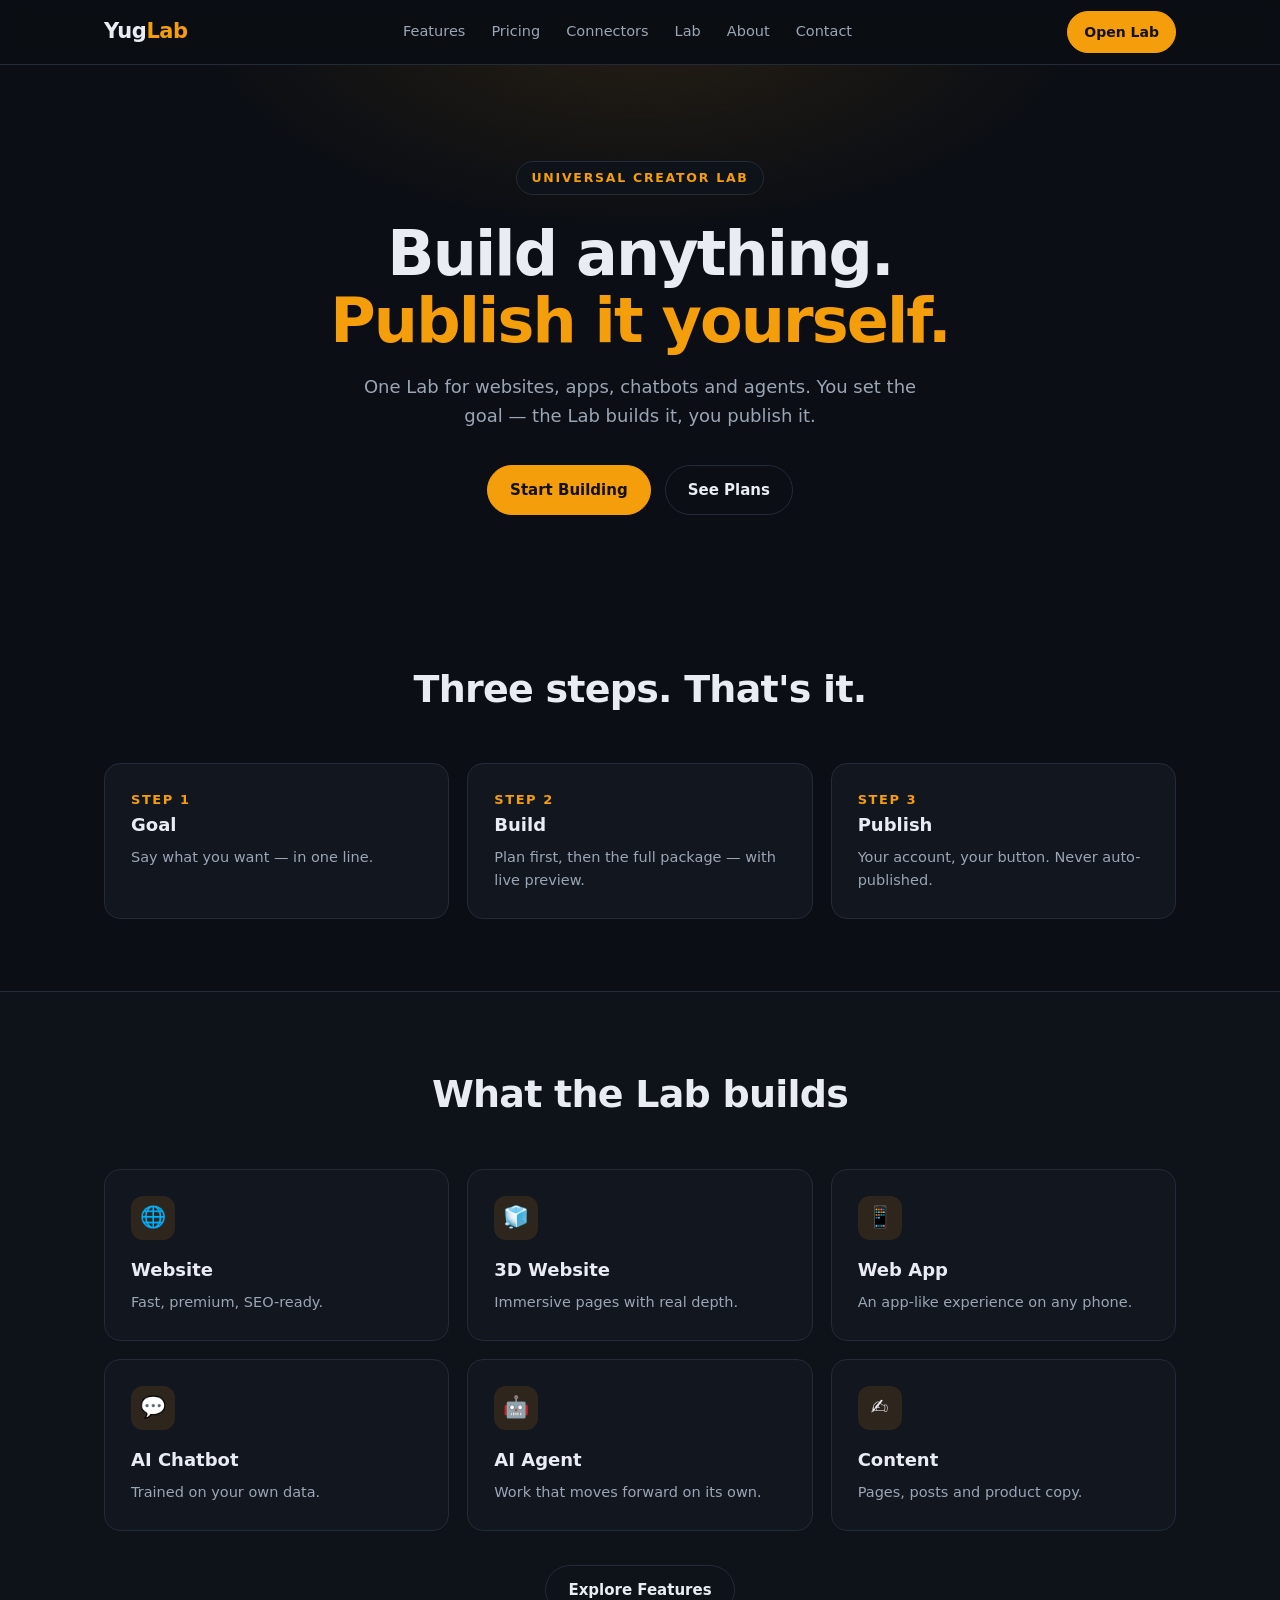
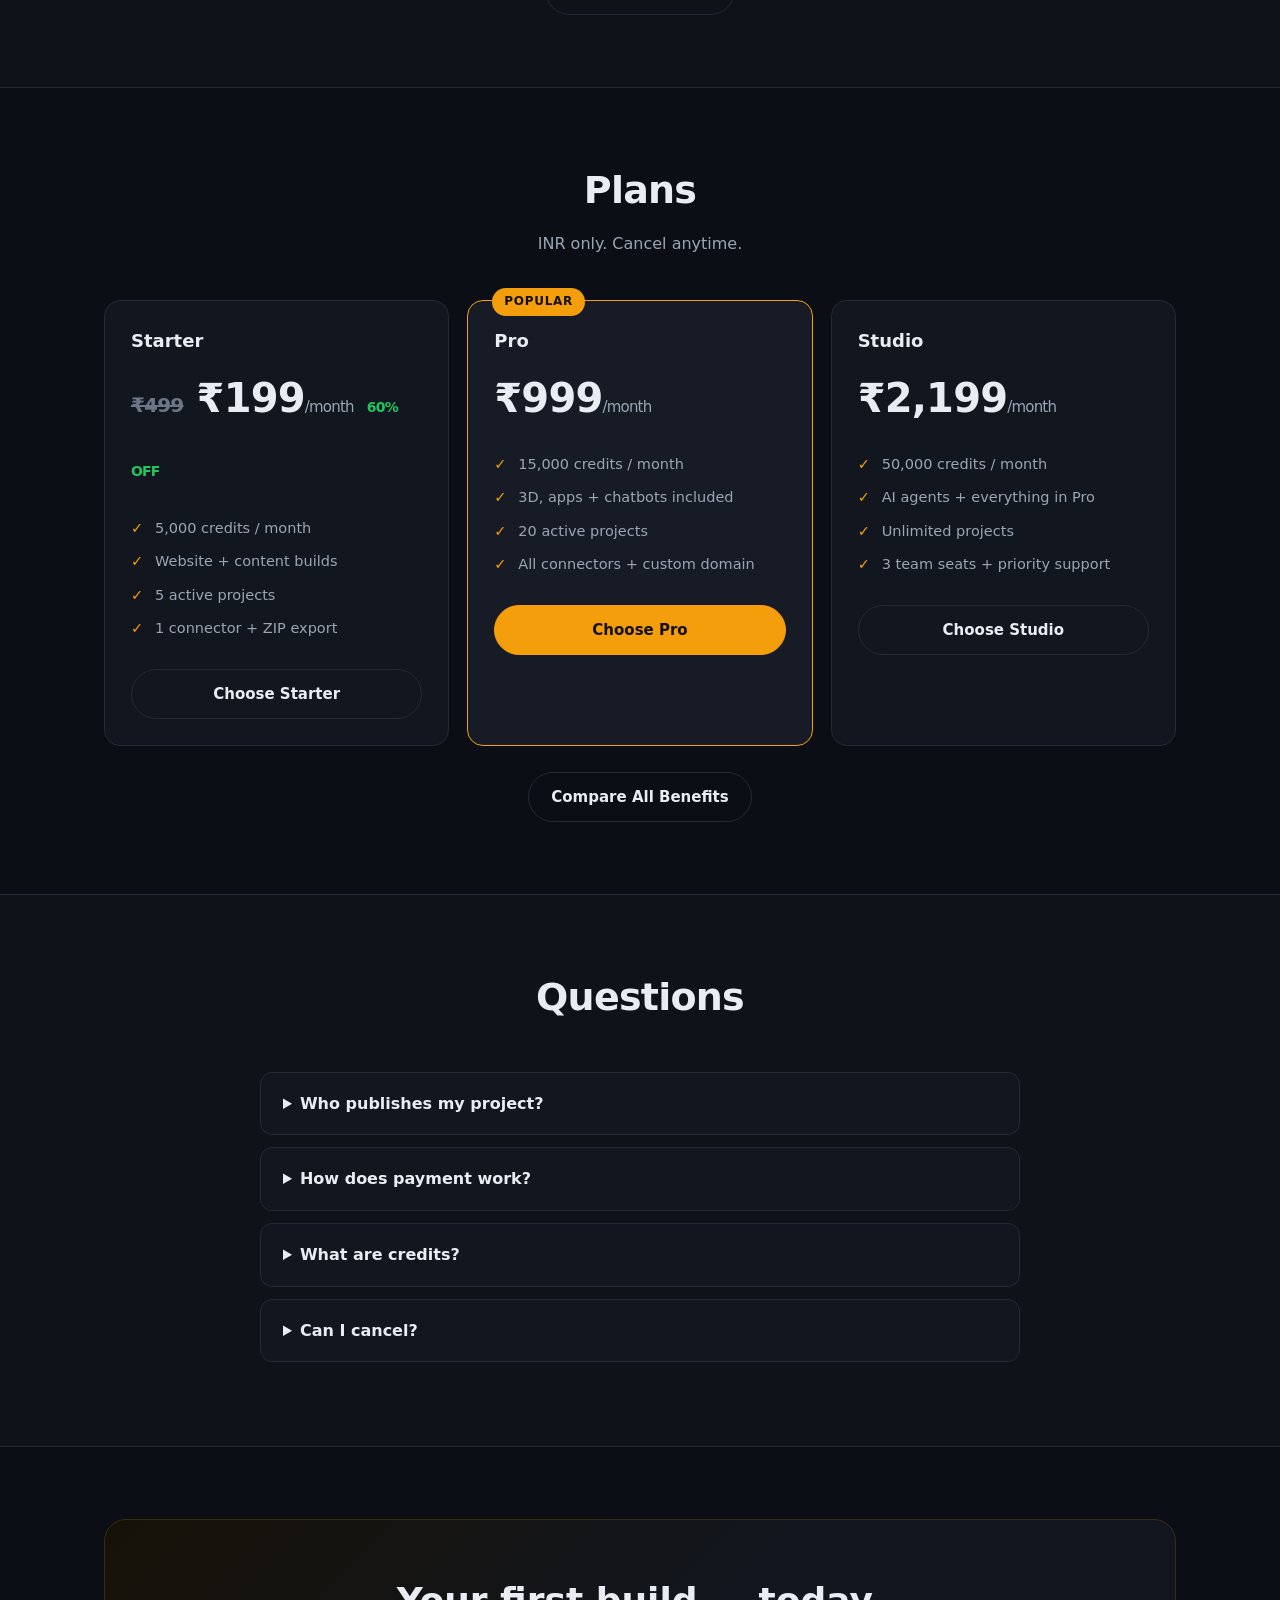
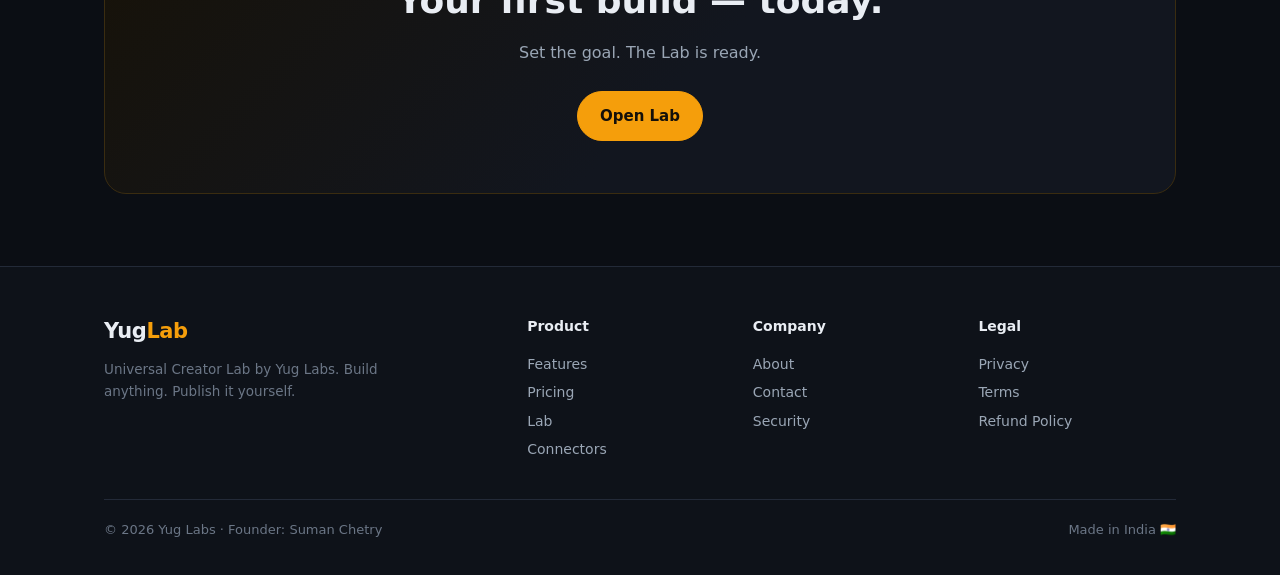
==== commit 6022cb1d: "D4 final pricing + Free preview-only locks: Starter 199 (list 499, 60% off), Pro 999, Studio 2199, F" ====
--- a/index.html
+++ b/index.html
@@ -69,9 +69,9 @@
   <div class="wrap">
     <div class="sec-head"><h2>Plans</h2><p>INR only. Cancel anytime.</p></div>
     <div class="grid c3">
-      <div class="card price-card"><h3>Starter</h3><div class="price">₹499<small>/month</small></div><ul><li>100 credits / month</li><li>Website + content builds</li><li>5 active projects</li><li>1 connector + ZIP export</li></ul><a class="btn ghost" href="pricing.html">Choose Starter</a></div>
-      <div class="card price-card pop"><span class="pop-tag">POPULAR</span><h3>Pro</h3><div class="price">₹999<small>/month</small></div><ul><li>300 credits / month</li><li>3D, apps + chatbots included</li><li>20 active projects</li><li>All connectors + custom domain</li></ul><a class="btn" href="pricing.html">Choose Pro</a></div>
-      <div class="card price-card"><h3>Studio</h3><div class="price">₹2,499<small>/month</small></div><ul><li>1,000 credits / month</li><li>AI agents + everything in Pro</li><li>Unlimited projects</li><li>3 team seats + priority support</li></ul><a class="btn ghost" href="pricing.html">Choose Studio</a></div>
+      <div class="card price-card"><h3>Starter</h3><div class="price"><span style="text-decoration:line-through;color:var(--faint);font-size:20px">₹499</span> ₹199<small>/month</small> <span style="color:#22C55E;font-size:14px;font-weight:700">60% OFF</span></div><ul><li>5,000 credits / month</li><li>Website + content builds</li><li>5 active projects</li><li>1 connector + ZIP export</li></ul><a class="btn ghost" href="pricing.html">Choose Starter</a></div>
+      <div class="card price-card pop"><span class="pop-tag">POPULAR</span><h3>Pro</h3><div class="price">₹999<small>/month</small></div><ul><li>15,000 credits / month</li><li>3D, apps + chatbots included</li><li>20 active projects</li><li>All connectors + custom domain</li></ul><a class="btn" href="pricing.html">Choose Pro</a></div>
+      <div class="card price-card"><h3>Studio</h3><div class="price">₹2,199<small>/month</small></div><ul><li>50,000 credits / month</li><li>AI agents + everything in Pro</li><li>Unlimited projects</li><li>3 team seats + priority support</li></ul><a class="btn ghost" href="pricing.html">Choose Studio</a></div>
     </div>
     <p style="text-align:center;margin-top:26px"><a class="btn ghost" href="pricing.html">Compare All Benefits</a></p>
   </div>
@@ -84,7 +84,7 @@
       <details><summary>Who publishes my project?</summary><p>You do. Connect your own account and press Publish yourself, on the destination you choose.</p></details>
       <details><summary>How does payment work?</summary><p>Subscriptions run through Razorpay. Lab access opens only after the payment is verified on our server.</p></details>
       <details><summary>What are credits?</summary><p>Every build spends credits — small jobs cost less, full packages cost more. Your balance is always visible in the dashboard.</p></details>
-      <details><summary>Can I cancel?</summary><p>Anytime. The rules are written plainly in the <a href="refund.html" style="color:var(--amber)">Refund Policy</a>.</p></details>
+      <details><summary>Can I cancel?</summary><p>Anytime. The rules are written plainly in the <a href="refund-policy.html" style="color:var(--amber)">Refund Policy</a>.</p></details>
     </div>
   </div>
 </section>
@@ -105,7 +105,7 @@
       <div><div class="logo">Yug<span>Lab</span></div><p>Universal Creator Lab by Yug Labs. Build anything. Publish it yourself.</p></div>
       <div><h4>Product</h4><a href="features.html">Features</a><a href="pricing.html">Pricing</a><a href="lab.html">Lab</a><a href="connectors.html">Connectors</a></div>
       <div><h4>Company</h4><a href="about.html">About</a><a href="contact.html">Contact</a><a href="security.html">Security</a></div>
-      <div><h4>Legal</h4><a href="privacy.html">Privacy</a><a href="terms.html">Terms</a><a href="refund.html">Refund Policy</a></div>
+      <div><h4>Legal</h4><a href="privacy.html">Privacy</a><a href="terms.html">Terms</a><a href="refund-policy.html">Refund Policy</a></div>
     </div>
     <div class="copy"><span>© 2026 Yug Labs · Founder: Suman Chetry</span><span>Made in India 🇮🇳</span></div>
   </div>
